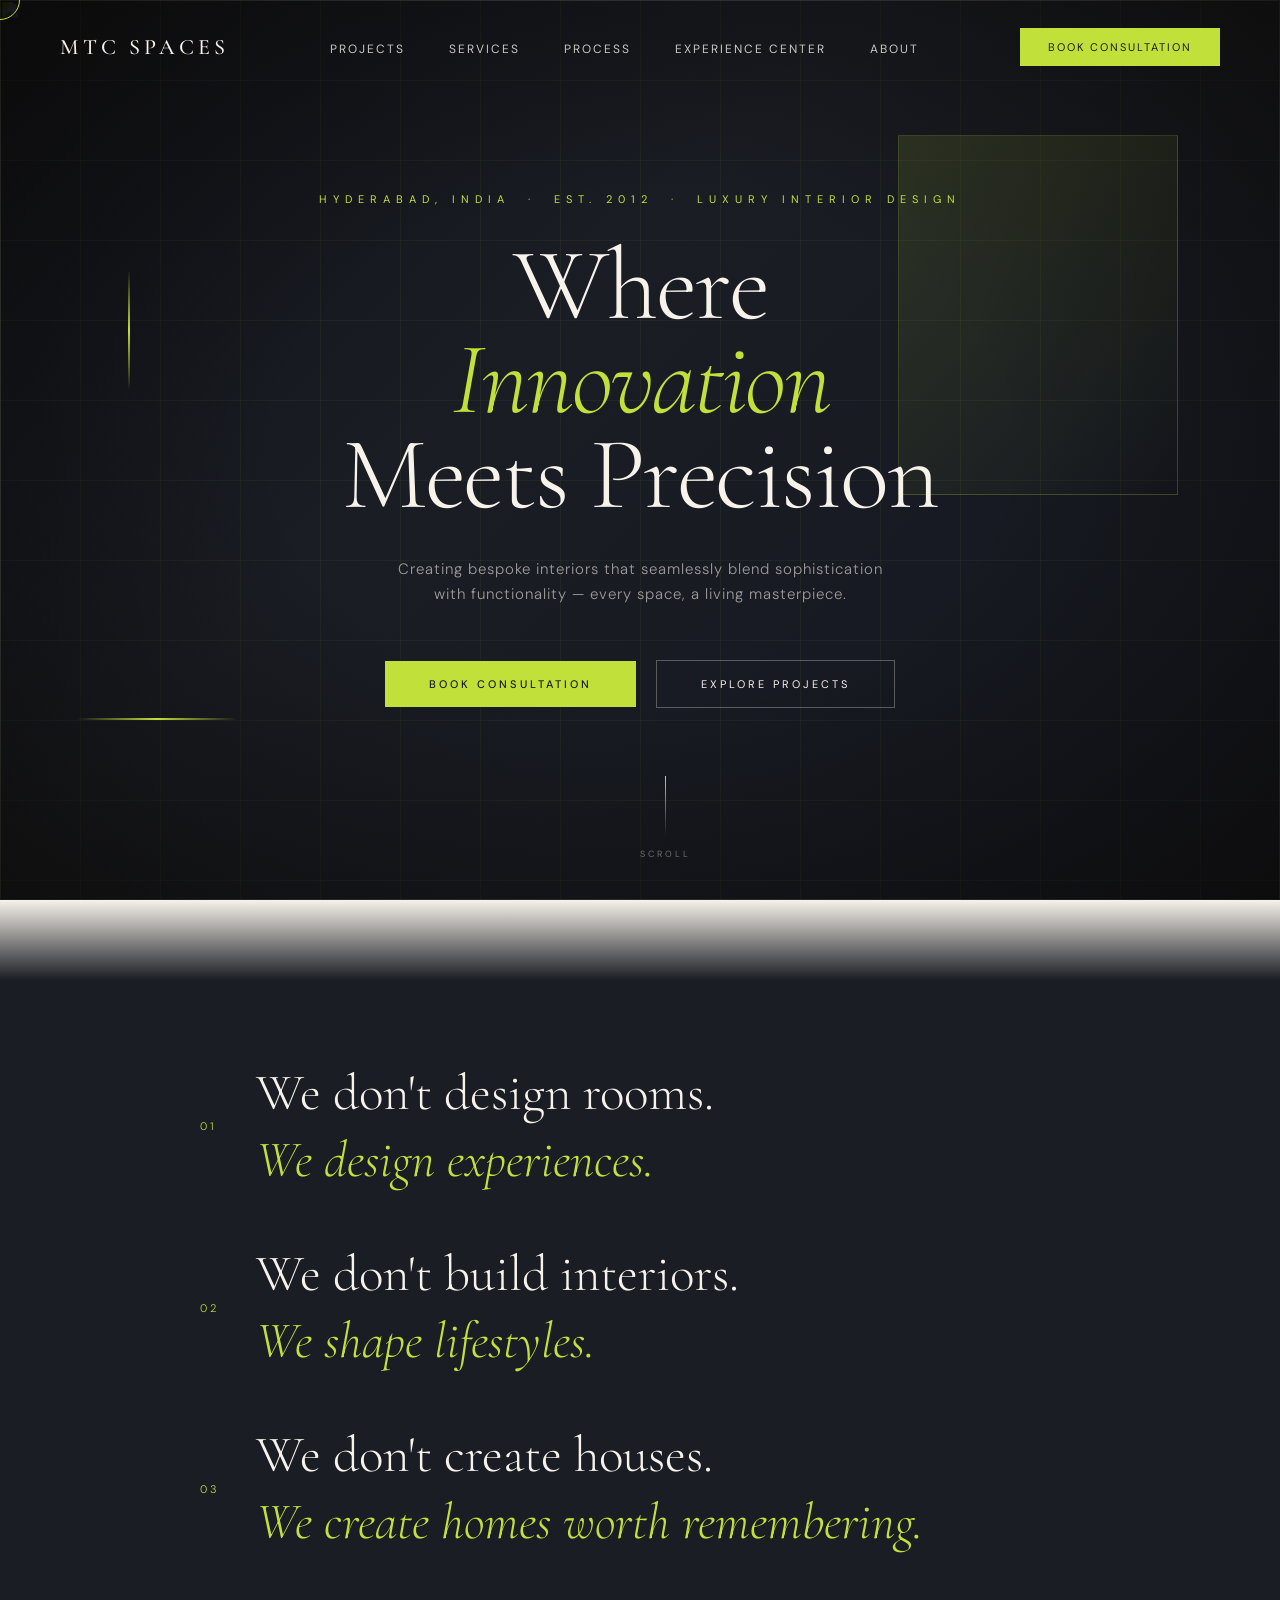
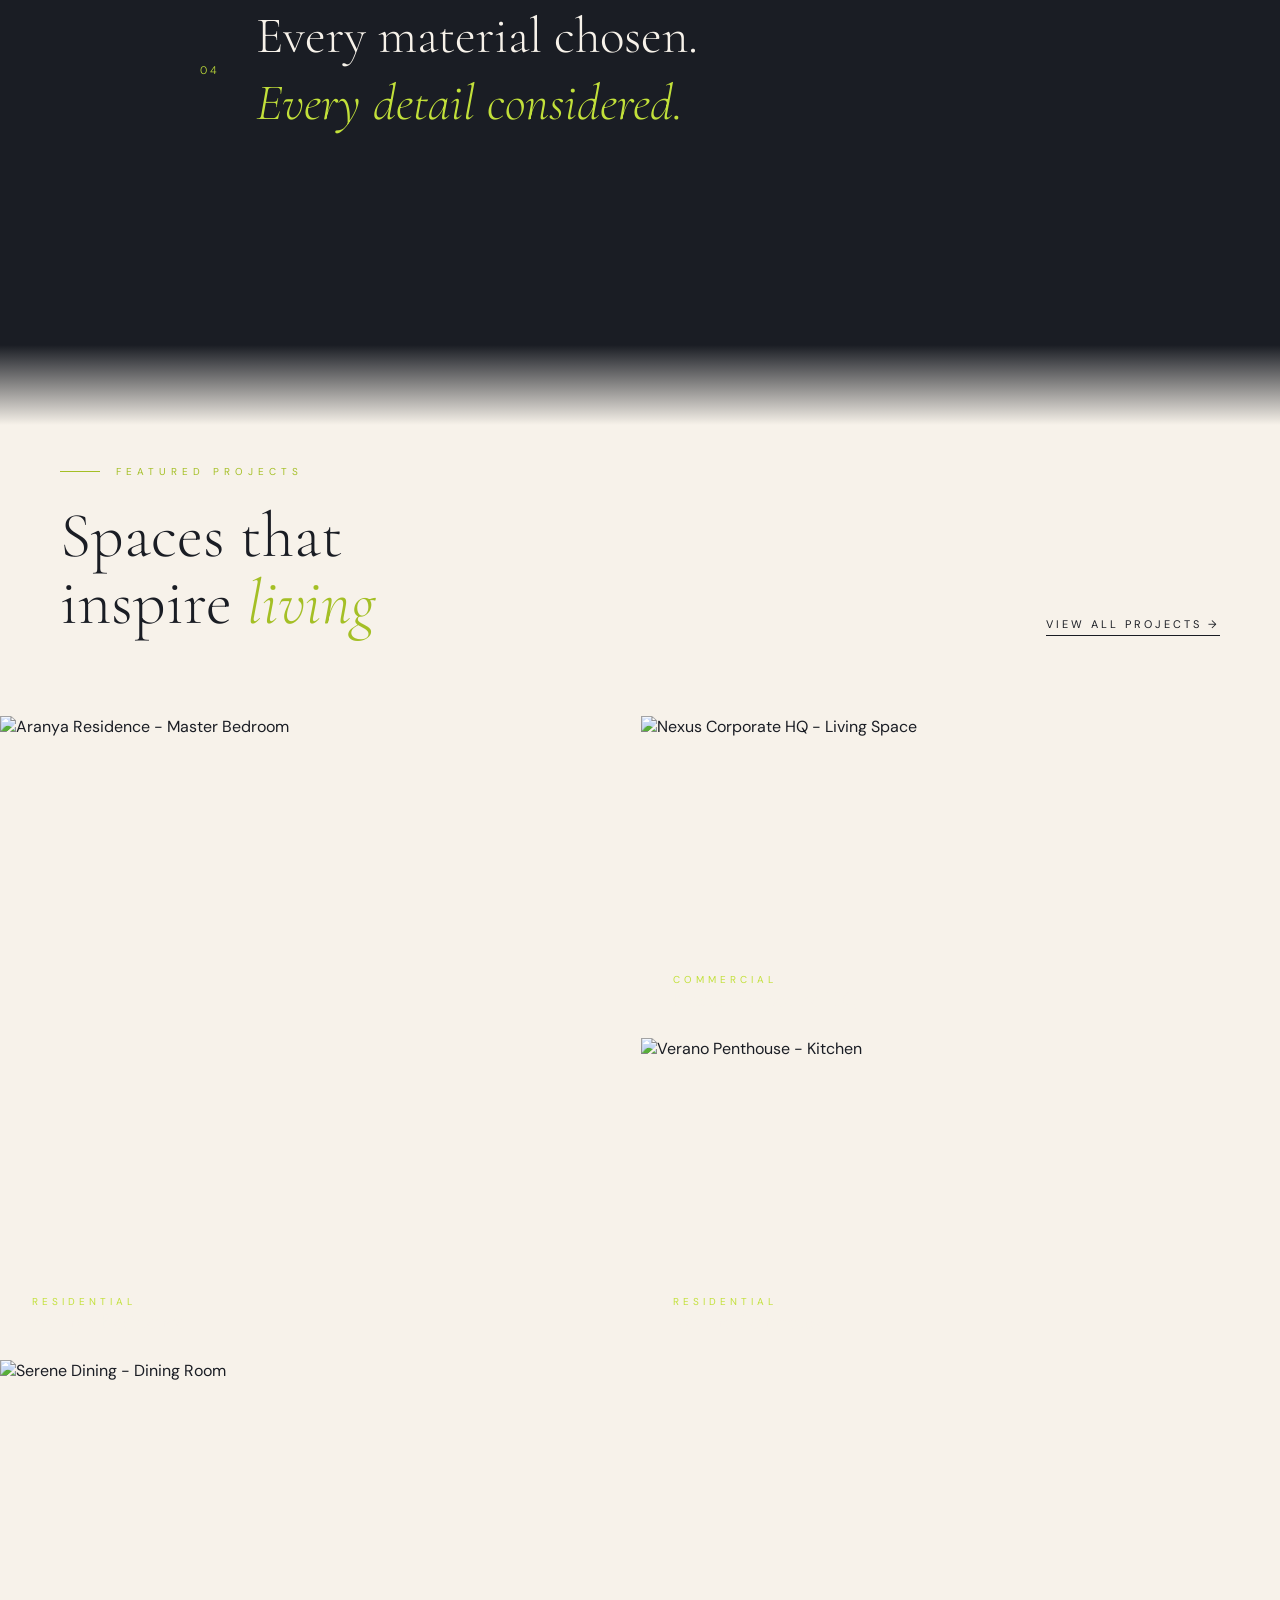
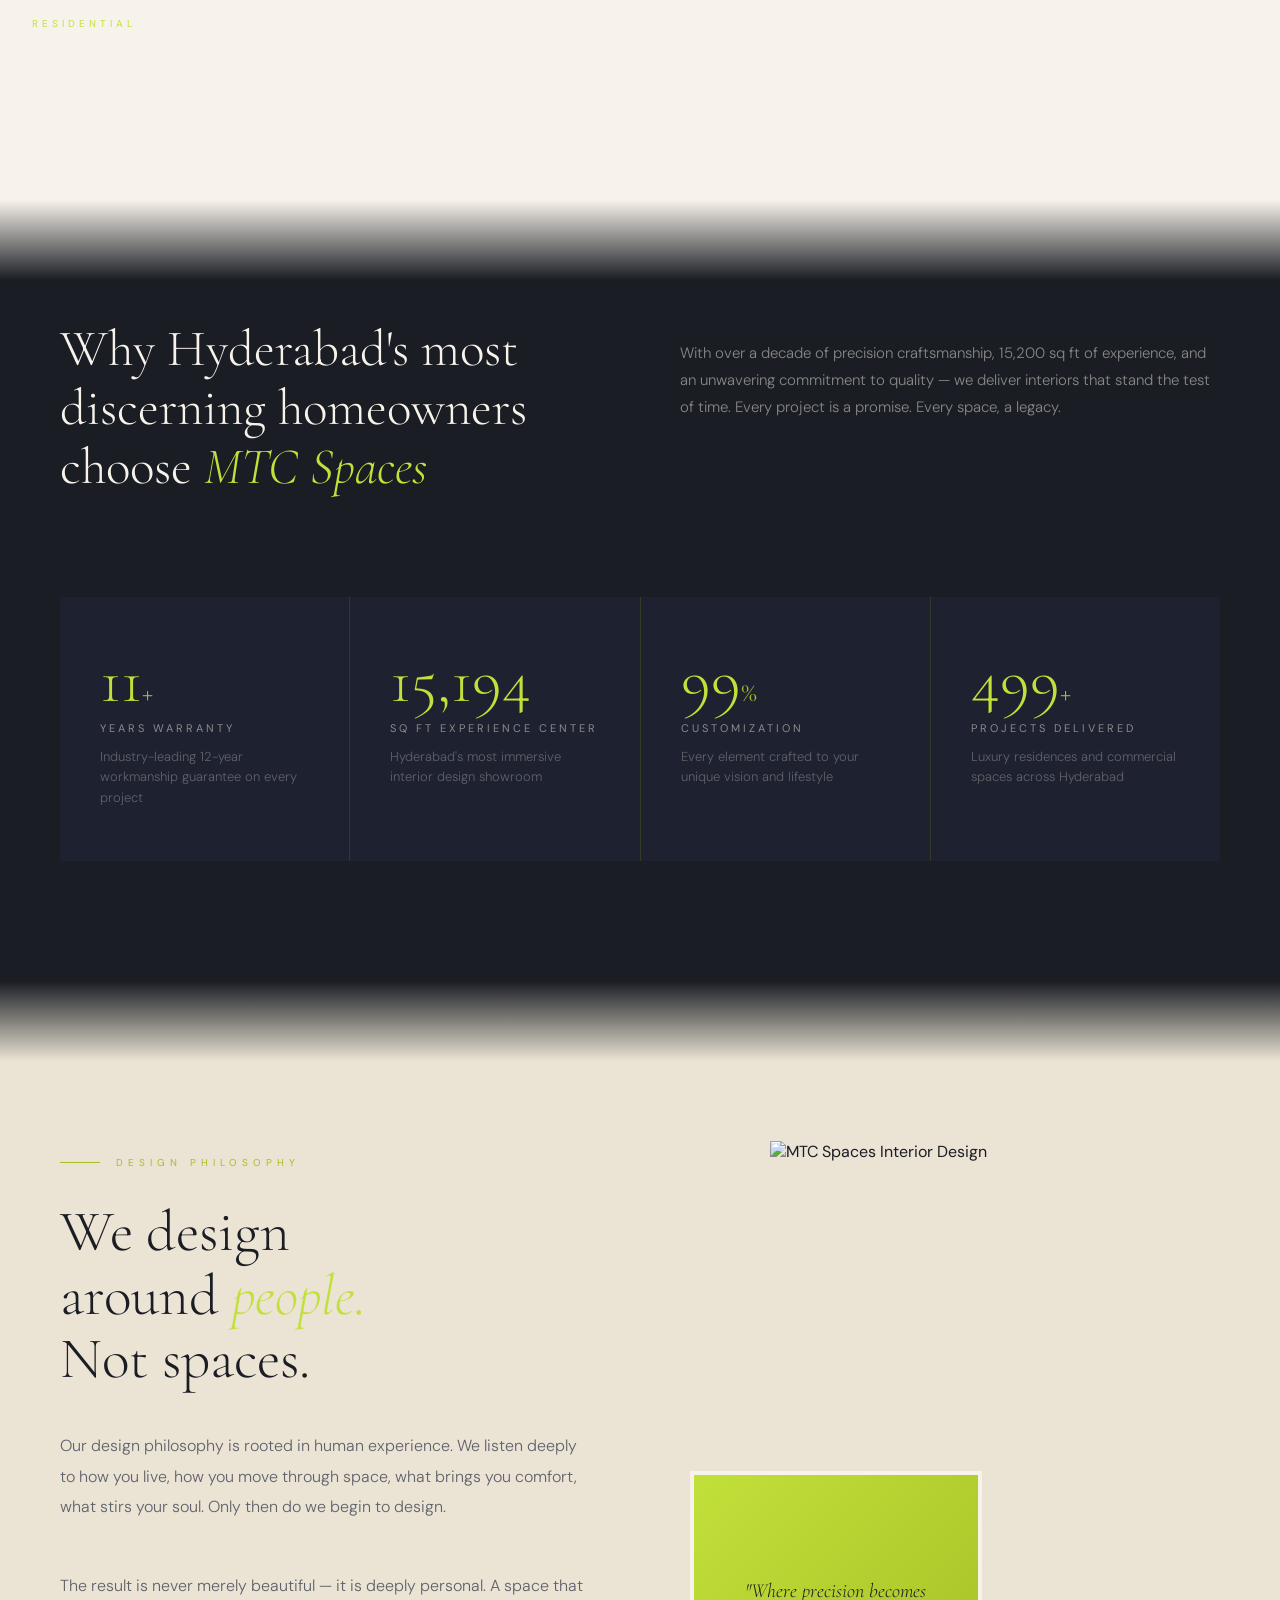
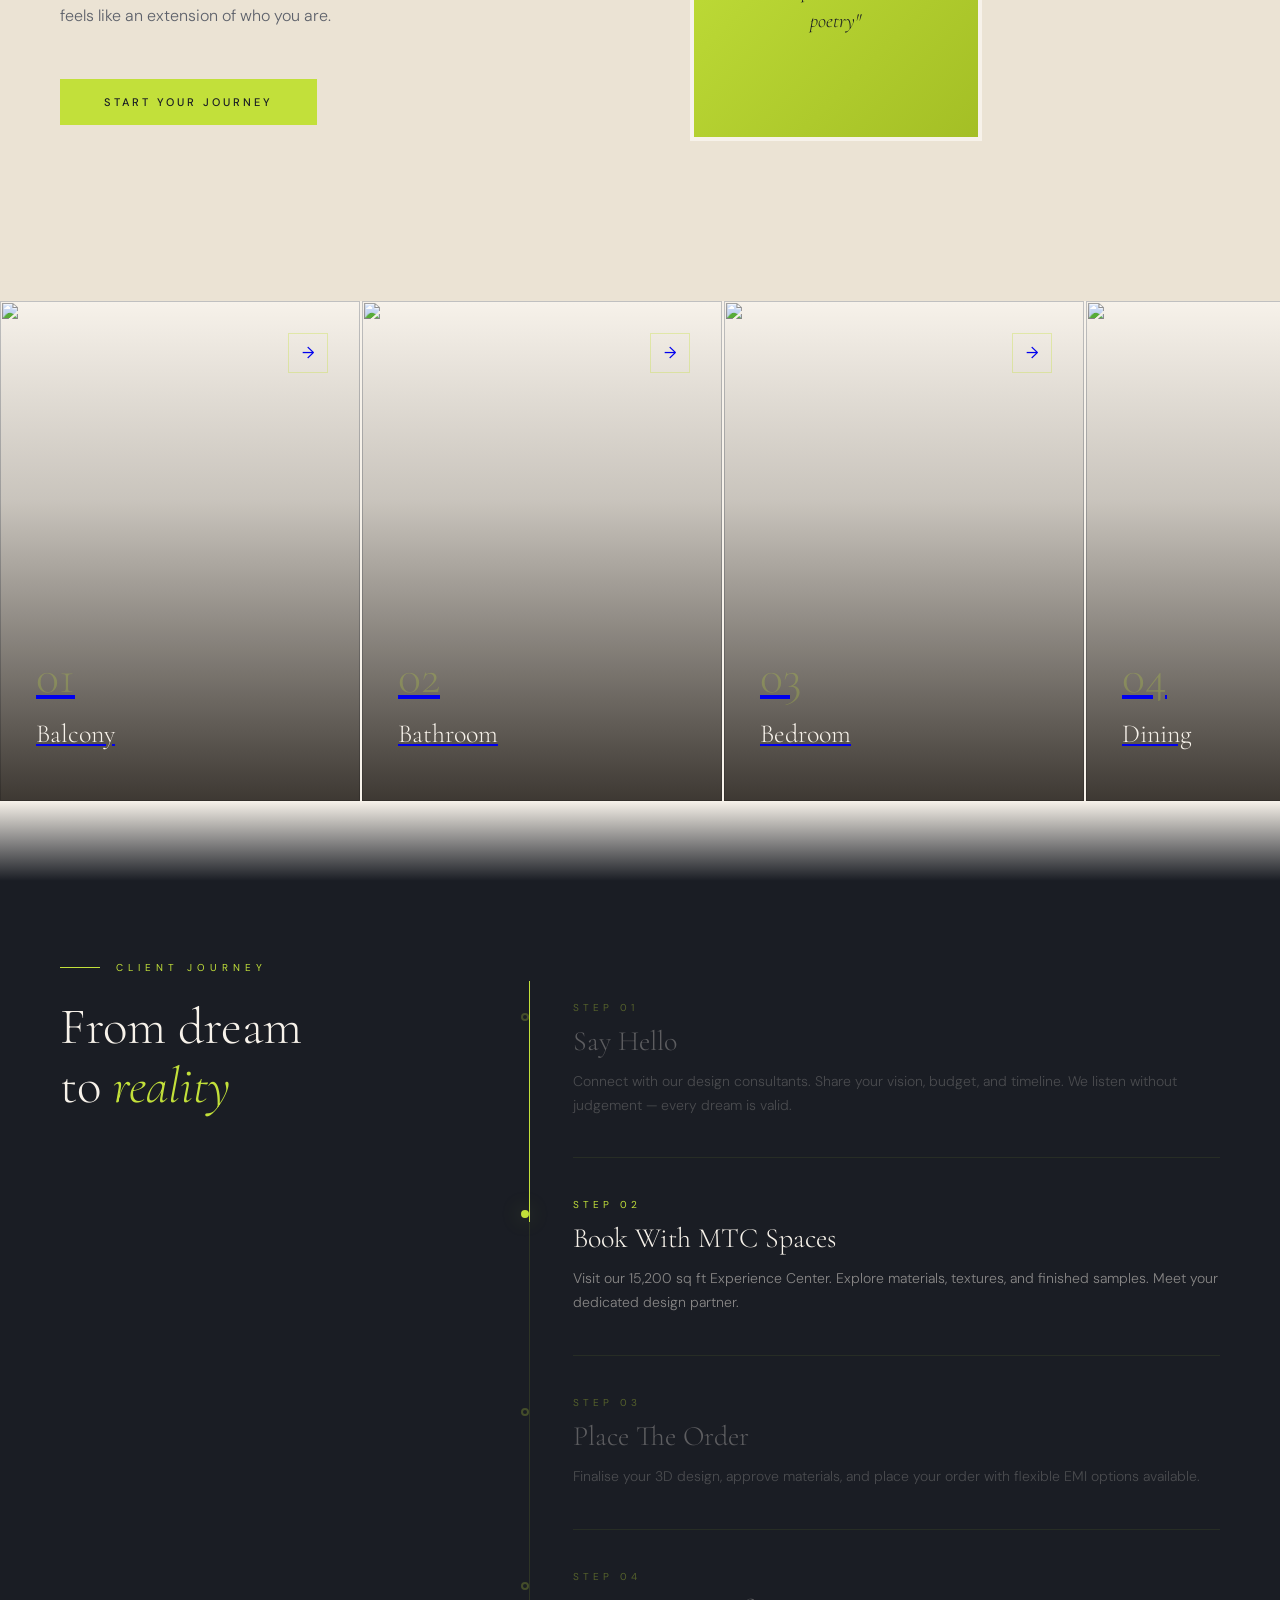
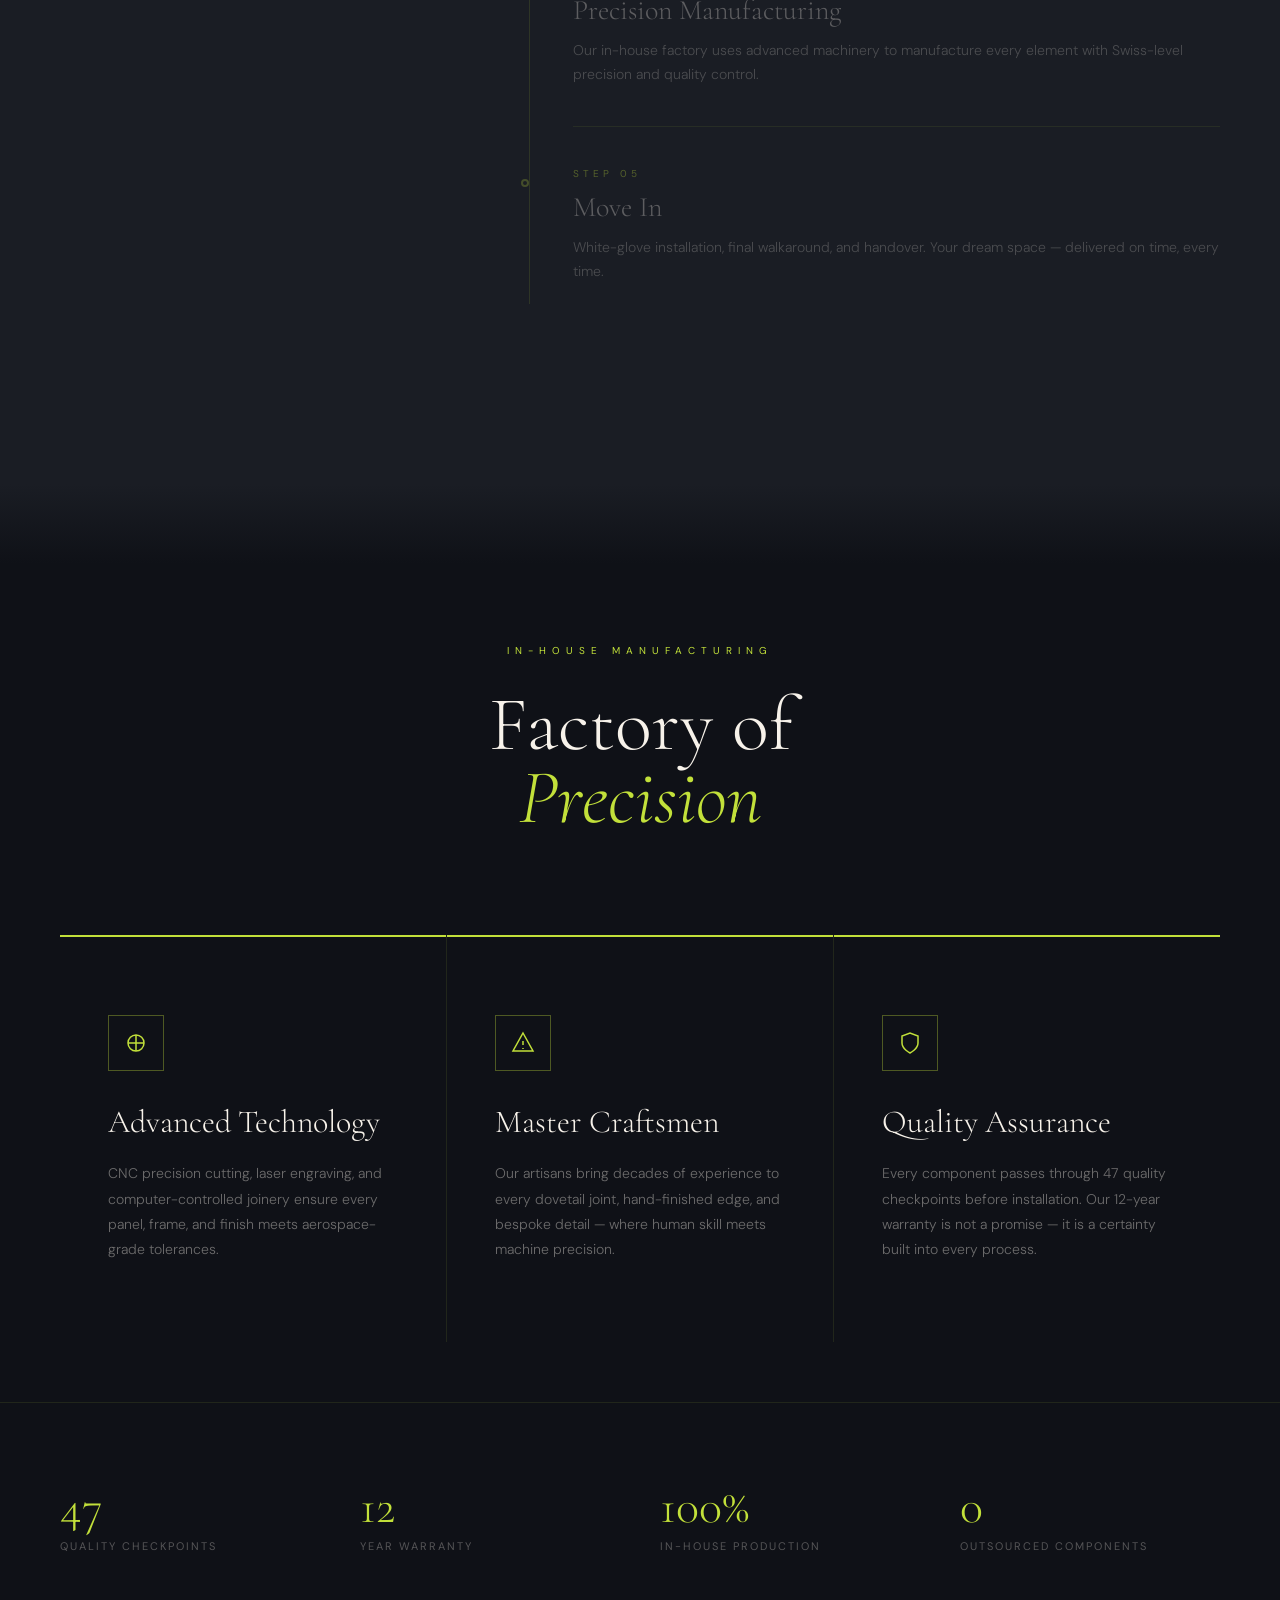
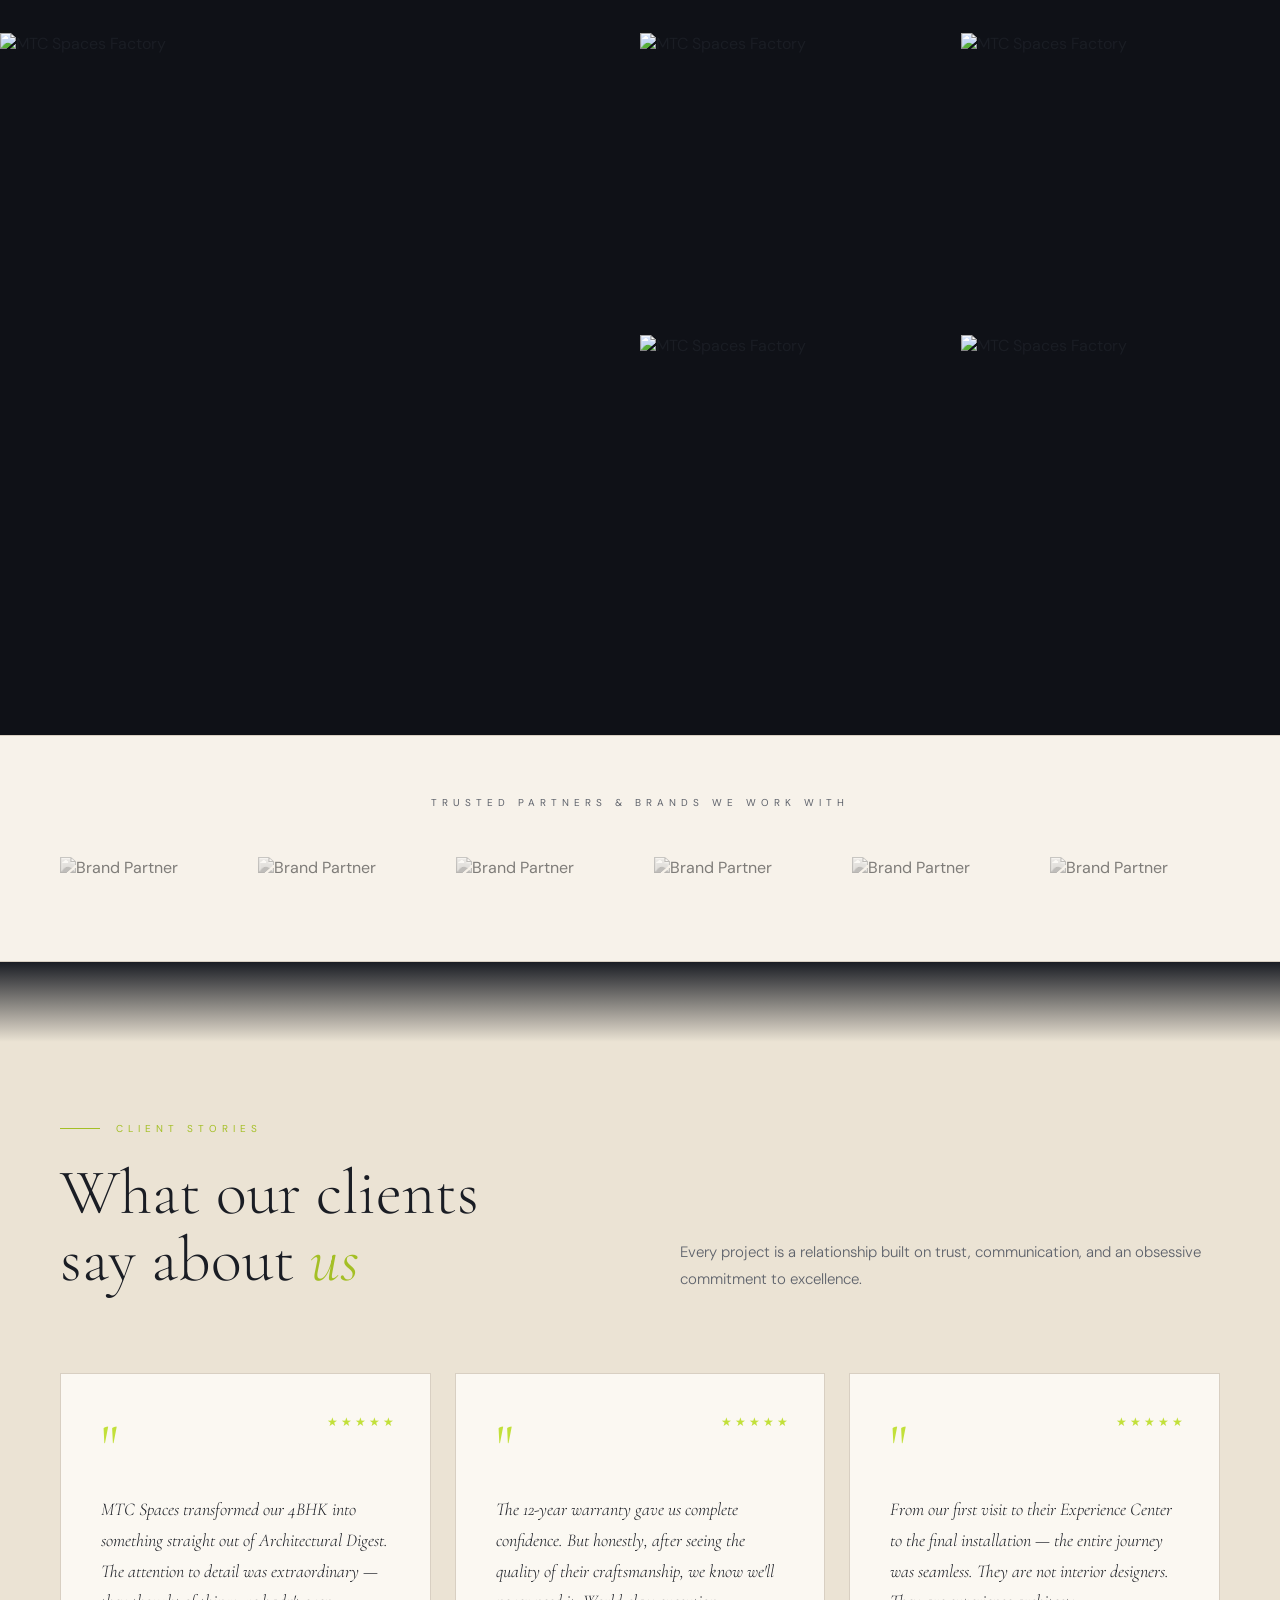
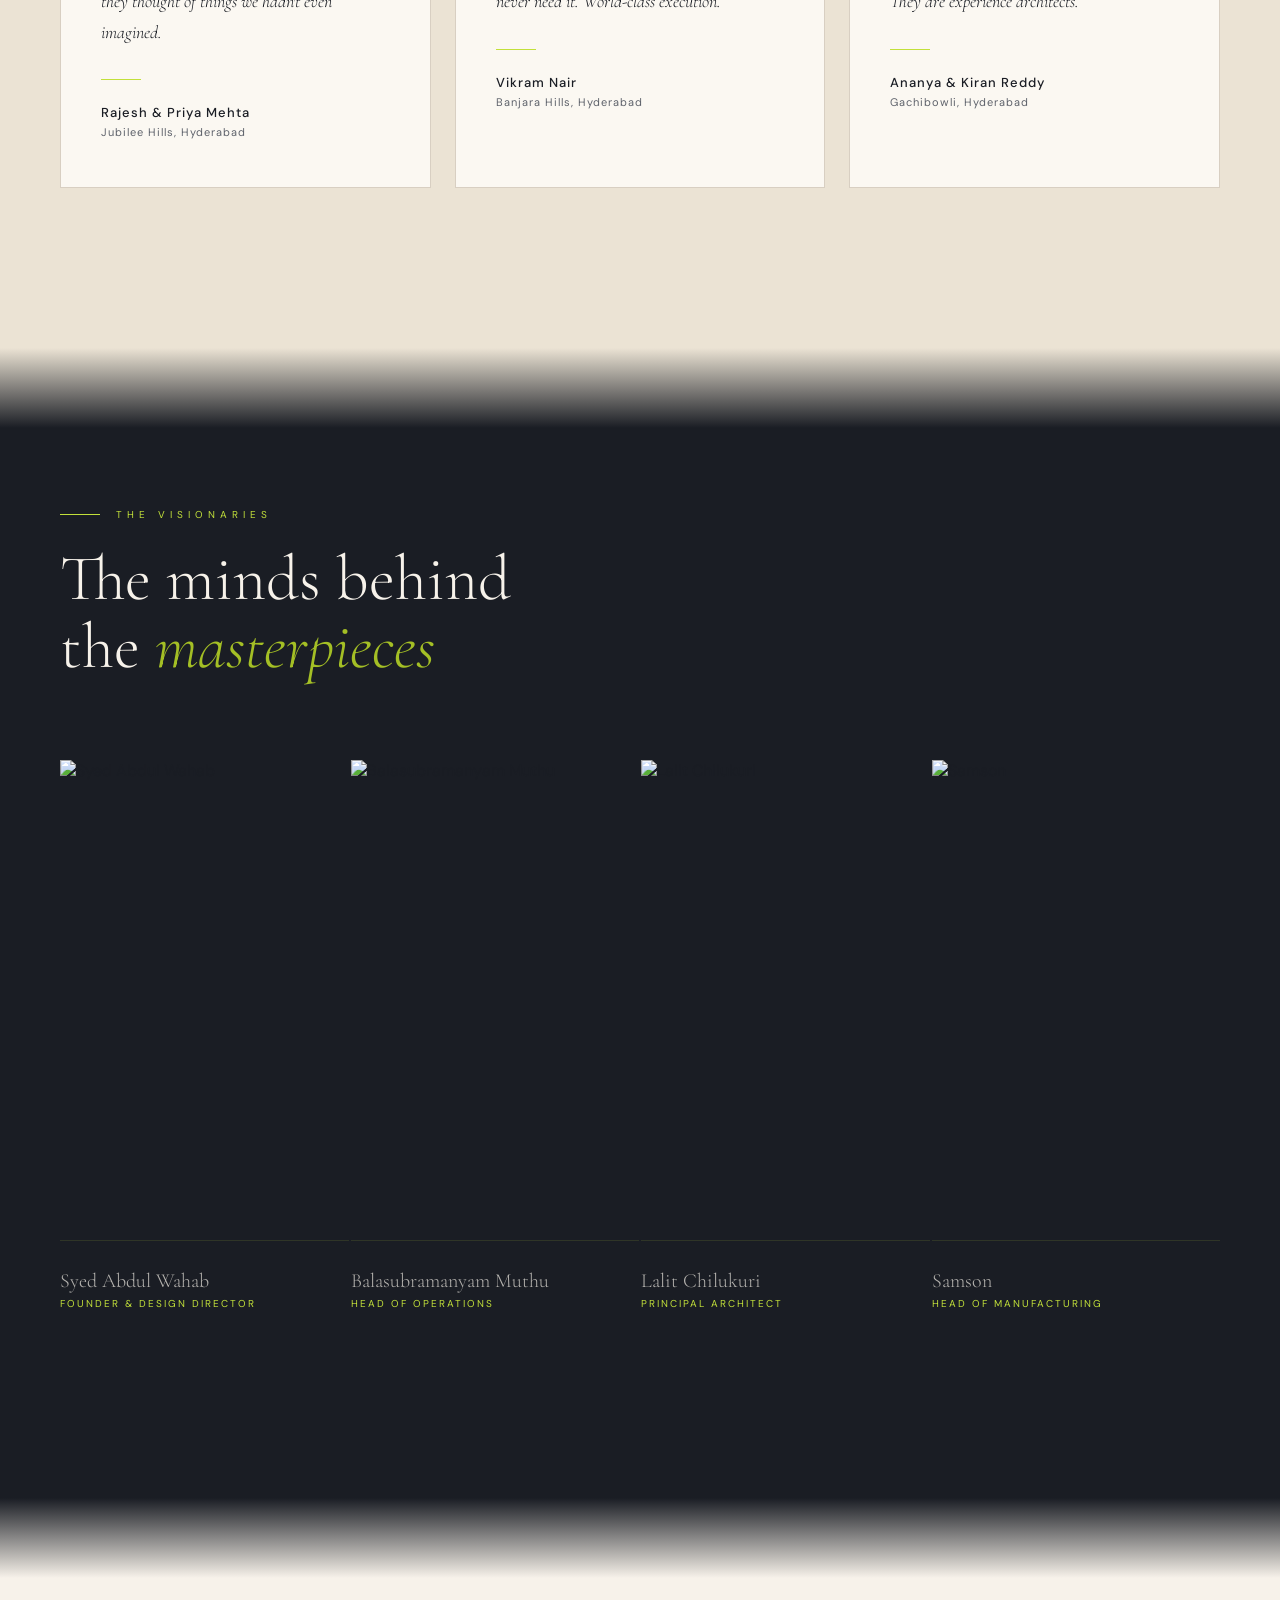
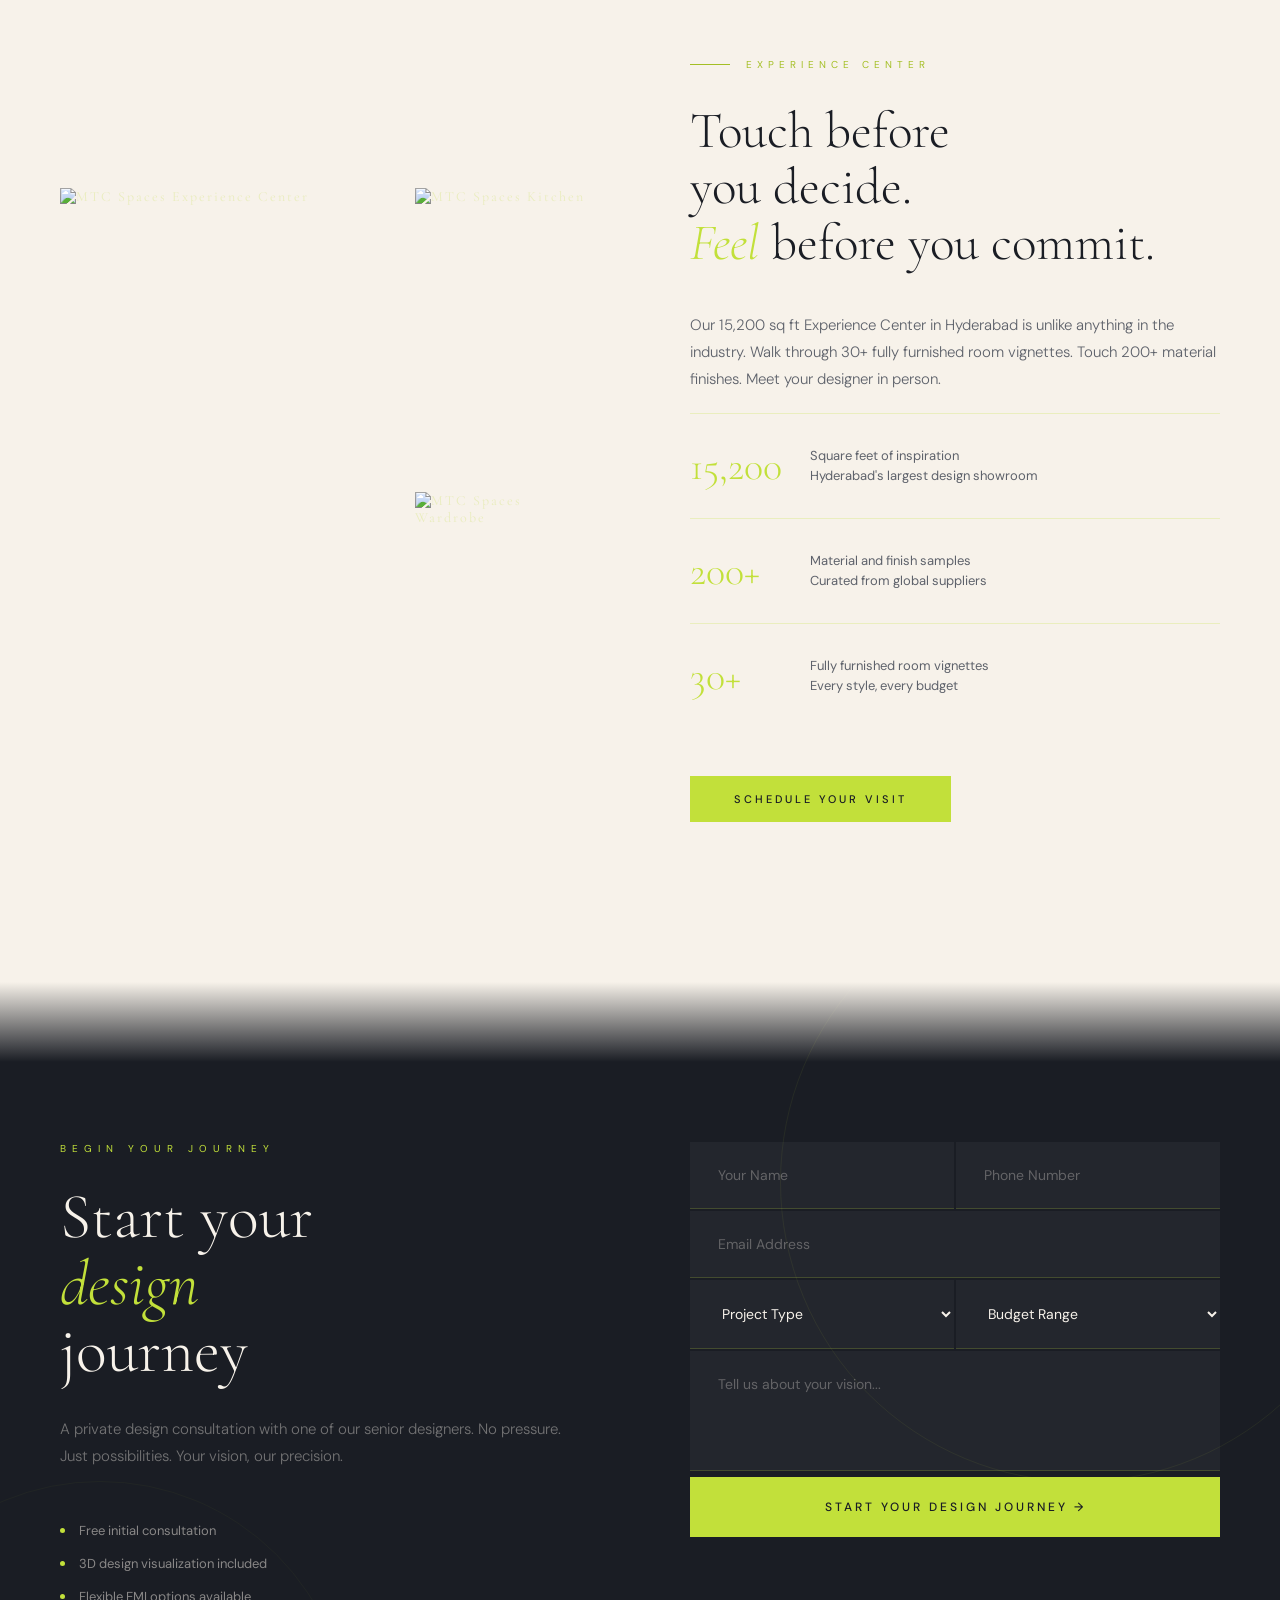
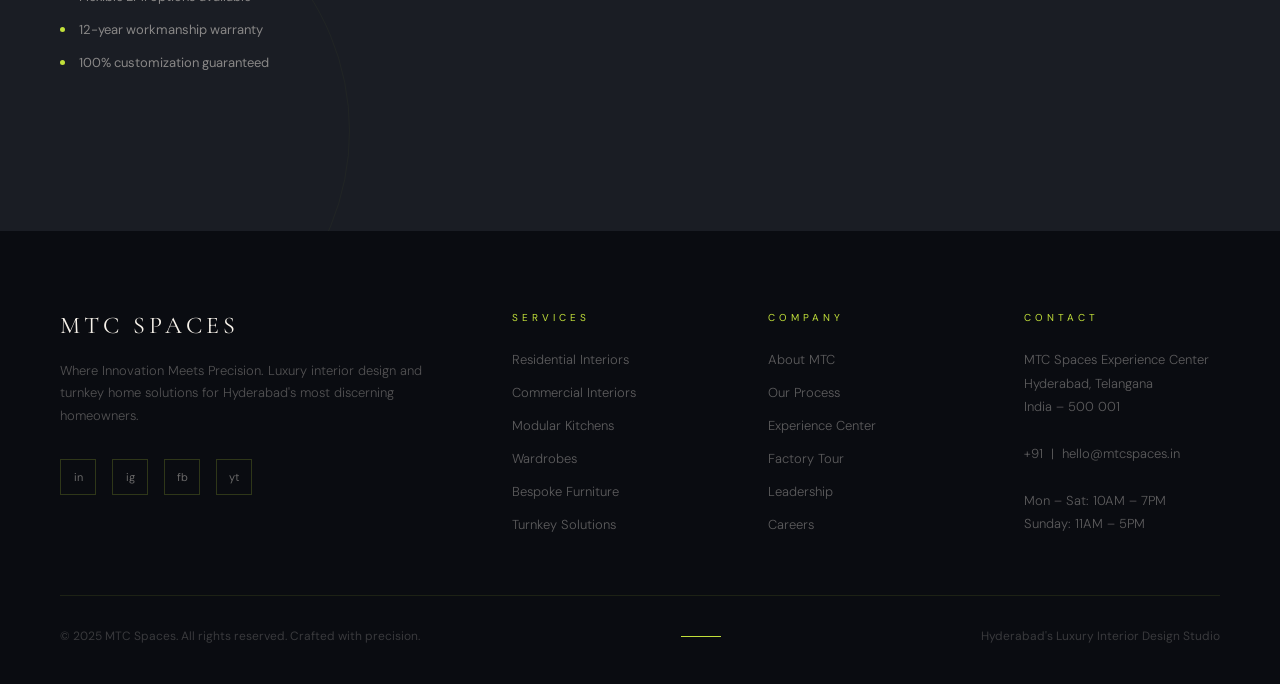
==== index.html @ 55f0958c "Add files via upload" ====
<!DOCTYPE html>
<html lang="en">
<head>
<meta charset="UTF-8">
<meta name="viewport" content="width=device-width, initial-scale=1.0">
<title>MTC Spaces — Where Innovation Meets Precision</title>
<link rel="preconnect" href="https://fonts.googleapis.com">
<link rel="preconnect" href="https://fonts.gstatic.com" crossorigin>
<link href="https://fonts.googleapis.com/css2?family=Cormorant+Garamond:ital,wght@0,300;0,400;0,500;0,600;1,300;1,400&family=DM+Sans:wght@300;400;500&display=swap" rel="stylesheet">

<style>
:root {
  --ivory: #F7F2EA;
  --beige: #EBE3D4;
  --charcoal: #1A1D24;
  --gold: #C2E03A;
  --gold-deep: #A4BF25;
  --olive: #5E626B;
  --bronze: #A4BF25;
  --light-text: #5E626B;
  --border: rgba(194,224,58,0.25);
  --card: #FBF8F2;
  --muted: #E8E0D3;
  --border-solid: #D8CFC2;
  --ink: #1A1D24;
}

*, *::before, *::after { box-sizing: border-box; margin: 0; padding: 0; }

html { scroll-behavior: smooth; }

body {
  font-family: 'DM Sans', sans-serif;
  background: var(--ivory);
  color: var(--charcoal);
  overflow-x: hidden;
  cursor: none;
}

/* CUSTOM CURSOR */
.cursor {
  width: 10px; height: 10px;
  background: var(--gold);
  border-radius: 50%;
  position: fixed;
  top: 0; left: 0;
  pointer-events: none;
  z-index: 9999;
  transition: transform 0.15s ease;
  mix-blend-mode: multiply;
}
.cursor-follower {
  width: 40px; height: 40px;
  border: 1px solid var(--gold);
  border-radius: 50%;
  position: fixed;
  top: 0; left: 0;
  pointer-events: none;
  z-index: 9998;
  transition: transform 0.4s cubic-bezier(0.23,1,0.32,1), width 0.3s, height 0.3s, border-color 0.3s;
}
.cursor-expand { transform: scale(2.5) !important; border-color: transparent !important; background: rgba(194,224,58,0.1) !important; }

/* NAVIGATION */
nav {
  position: fixed;
  top: 0; left: 0; right: 0;
  z-index: 1000;
  padding: 28px 60px;
  display: flex;
  align-items: center;
  justify-content: space-between;
  transition: all 0.5s cubic-bezier(0.23,1,0.32,1);
}
nav.scrolled {
  background: rgba(247,242,234,0.95);
  backdrop-filter: blur(20px);
  padding: 18px 60px;
  border-bottom: 1px solid var(--border-solid);
}
.nav-logo {
  font-family: 'Cormorant Garamond', serif;
  font-size: 22px;
  font-weight: 500;
  letter-spacing: 4px;
  color: var(--ivory);
  text-decoration: none;
  transition: color 0.4s;
}
nav.scrolled .nav-logo { color: var(--charcoal); }
.nav-links {
  display: flex;
  gap: 44px;
  list-style: none;
}
.nav-links a {
  font-family: 'DM Sans', sans-serif;
  font-size: 12px;
  font-weight: 400;
  letter-spacing: 2px;
  text-transform: uppercase;
  color: rgba(247,242,234,0.8);
  text-decoration: none;
  transition: color 0.3s;
}
nav.scrolled .nav-links a { color: var(--light-text); }
.nav-links a:hover { color: var(--gold-deep); }
.nav-cta {
  font-family: 'DM Sans', sans-serif;
  font-size: 11px;
  letter-spacing: 2px;
  text-transform: uppercase;
  color: var(--ink);
  background: var(--gold);
  padding: 12px 28px;
  text-decoration: none;
  transition: all 0.3s;
}
.nav-cta:hover { background: var(--charcoal); color: var(--ivory); }

/* HERO */
#hero {
  height: 100vh;
  position: relative;
  overflow: hidden;
  display: flex;
  align-items: center;
  justify-content: center;
}
.hero-bg {
  position: absolute;
  inset: 0;
  background: linear-gradient(135deg, #0f1117 0%, #1a1d24 40%, #141720 100%);
  z-index: 0;
}
.hero-grid {
  position: absolute;
  inset: 0;
  background-image:
    linear-gradient(rgba(194,224,58,0.05) 1px, transparent 1px),
    linear-gradient(90deg, rgba(194,224,58,0.05) 1px, transparent 1px);
  background-size: 80px 80px;
  z-index: 1;
}
.hero-vignette {
  position: absolute;
  inset: 0;
  background: radial-gradient(ellipse at center, transparent 40%, rgba(10,8,5,0.7) 100%);
  z-index: 2;
}

/* Floating architectural elements */
.hero-float {
  position: absolute;
  z-index: 2;
  opacity: 0;
  animation: floatIn 2s forwards;
}
.float-1 {
  top: 15%; right: 8%;
  width: 280px; height: 360px;
  background: linear-gradient(135deg, rgba(194,224,58,0.12), transparent);
  border: 1px solid rgba(194,224,58,0.18);
  animation-delay: 1.5s;
}
.float-2 {
  bottom: 20%; left: 6%;
  width: 160px; height: 2px;
  background: linear-gradient(90deg, transparent, var(--gold), transparent);
  animation-delay: 2s;
}
.float-3 {
  top: 30%; left: 10%;
  width: 2px; height: 120px;
  background: linear-gradient(180deg, transparent, var(--gold), transparent);
  animation-delay: 2.2s;
}

@keyframes floatIn {
  from { opacity: 0; transform: translateY(20px); }
  to { opacity: 1; transform: translateY(0); }
}

.hero-content {
  position: relative;
  z-index: 10;
  text-align: center;
  max-width: 1100px;
  padding: 0 40px;
}

.hero-eyebrow {
  font-family: 'DM Sans', sans-serif;
  font-size: 11px;
  letter-spacing: 6px;
  text-transform: uppercase;
  color: var(--gold);
  margin-bottom: 32px;
  opacity: 0;
  animation: fadeUp 1s 0.5s forwards;
}

.hero-title {
  font-family: 'Cormorant Garamond', serif;
  font-size: clamp(56px, 8vw, 120px);
  font-weight: 300;
  line-height: 0.92;
  color: var(--ivory);
  letter-spacing: -2px;
  margin-bottom: 36px;
}
.hero-title .line {
  display: block;
  overflow: hidden;
}
.hero-title .line span {
  display: block;
  opacity: 0;
  transform: translateY(100%);
  animation: lineReveal 1.2s cubic-bezier(0.16,1,0.3,1) forwards;
}
.hero-title .line:nth-child(1) span { animation-delay: 0.8s; }
.hero-title .line:nth-child(2) span { animation-delay: 1.0s; }
.hero-title .line:nth-child(3) span { animation-delay: 1.2s; }
.hero-title em {
  font-style: italic;
  color: var(--gold);
}

@keyframes lineReveal {
  to { opacity: 1; transform: translateY(0); }
}

.hero-sub {
  font-family: 'DM Sans', sans-serif;
  font-size: 15px;
  font-weight: 300;
  color: rgba(247,242,234,0.6);
  letter-spacing: 1px;
  max-width: 520px;
  margin: 0 auto 52px;
  line-height: 1.7;
  opacity: 0;
  animation: fadeUp 1s 1.6s forwards;
}

.hero-actions {
  display: flex;
  gap: 20px;
  justify-content: center;
  align-items: center;
  opacity: 0;
  animation: fadeUp 1s 1.9s forwards;
}

.btn-primary {
  background: var(--gold);
  color: var(--ink);
  padding: 16px 44px;
  font-family: 'DM Sans', sans-serif;
  font-size: 11px;
  font-weight: 500;
  letter-spacing: 3px;
  text-transform: uppercase;
  text-decoration: none;
  transition: all 0.4s cubic-bezier(0.23,1,0.32,1);
  display: inline-block;
}
.btn-primary:hover {
  background: var(--gold-deep);
  transform: translateY(-2px);
  box-shadow: 0 20px 60px rgba(194,224,58,0.25);
}

.btn-secondary {
  color: var(--ivory);
  padding: 16px 44px;
  font-family: 'DM Sans', sans-serif;
  font-size: 11px;
  font-weight: 400;
  letter-spacing: 3px;
  text-transform: uppercase;
  text-decoration: none;
  border: 1px solid rgba(247,242,234,0.3);
  transition: all 0.4s;
  display: inline-block;
}
.btn-secondary:hover {
  border-color: var(--gold);
  color: var(--gold);
}

.hero-scroll {
  position: absolute;
  bottom: 40px;
  left: 50%;
  transform: translateX(-50%);
  z-index: 10;
  display: flex;
  flex-direction: column;
  align-items: center;
  gap: 12px;
  opacity: 0;
  animation: fadeUp 1s 2.4s forwards;
}
.scroll-line {
  width: 1px;
  height: 60px;
  background: linear-gradient(180deg, var(--gold), transparent);
  animation: scrollPulse 2s infinite;
}
@keyframes scrollPulse {
  0%, 100% { opacity: 0.4; transform: scaleY(1); }
  50% { opacity: 1; transform: scaleY(1.2); }
}
.hero-scroll span {
  font-size: 9px;
  letter-spacing: 3px;
  text-transform: uppercase;
  color: rgba(247,242,234,0.4);
  font-family: 'DM Sans', sans-serif;
}

/* SECTION UTILITIES */
section { position: relative; }

/* Smooth section transitions — blended top fade on dark→light and light→dark */
#projects::before,
#philosophy::before,
#services::before,
#testimonials::before,
#experience::before {
  content: '';
  position: absolute;
  top: 0; left: 0; right: 0;
  height: 80px;
  background: linear-gradient(180deg, var(--charcoal) 0%, transparent 100%);
  z-index: 1;
  pointer-events: none;
}
#manifesto::before,
#trust::before,
#journey::before,
#factory::before,
#leadership::before,
#booking::before {
  content: '';
  position: absolute;
  top: 0; left: 0; right: 0;
  height: 80px;
  background: linear-gradient(180deg, var(--ivory) 0%, transparent 100%);
  z-index: 1;
  pointer-events: none;
}
/* These dark sections follow other dark sections — use matching dark fade */
#factory::before {
  background: linear-gradient(180deg, var(--charcoal) 0%, transparent 100%);
}
#booking::before {
  background: linear-gradient(180deg, var(--ivory) 0%, transparent 100%);
}
#leadership::before {
  background: linear-gradient(180deg, var(--beige) 0%, transparent 100%);
}

.section-label {
  font-family: 'DM Sans', sans-serif;
  font-size: 10px;
  letter-spacing: 5px;
  text-transform: uppercase;
  color: var(--gold-deep);
  margin-bottom: 24px;
  display: flex;
  align-items: center;
  gap: 16px;
}
.section-label::before {
  content: '';
  width: 40px;
  height: 1px;
  background: var(--gold-deep);
}
/* On dark backgrounds keep full lime */
#manifesto .section-label,
#trust .section-label,
#journey .section-label,
#factory .section-label,
#leadership .section-label,
#booking .section-label {
  color: var(--gold);
}
#manifesto .section-label::before,
#trust .section-label::before,
#journey .section-label::before,
#factory .section-label::before,
#leadership .section-label::before,
#booking .section-label::before {
  background: var(--gold);
}

/* SECTION 2 — MANIFESTO */
#manifesto {
  padding: 160px 0;
  background: var(--charcoal);
  overflow: hidden;
}
.manifesto-inner {
  max-width: 1000px;
  margin: 0 auto;
  padding: 0 60px;
}
.manifesto-line {
  font-family: 'Cormorant Garamond', serif;
  font-size: clamp(32px, 4vw, 58px);
  font-weight: 300;
  line-height: 1.3;
  color: rgba(247,242,234,0.12);
  margin-bottom: 48px;
  transition: color 0.8s, transform 0.8s;
  display: flex;
  align-items: center;
  gap: 20px;
  transform: translateX(-30px);
}
.manifesto-line.visible {
  color: var(--ivory);
  transform: translateX(0);
}
.manifesto-line em {
  font-style: italic;
  color: var(--gold);
}
.manifesto-num {
  font-family: 'DM Sans', sans-serif;
  font-size: 11px;
  color: var(--gold);
  letter-spacing: 3px;
  min-width: 36px;
}

/* SECTION 3 — PROJECTS */
#projects {
  padding: 120px 0;
  background: var(--ivory);
}
.section-header {
  padding: 0 60px;
  margin-bottom: 80px;
  display: flex;
  justify-content: space-between;
  align-items: flex-end;
}
.section-title {
  font-family: 'Cormorant Garamond', serif;
  font-size: clamp(44px, 5vw, 80px);
  font-weight: 300;
  line-height: 1.05;
  color: var(--charcoal);
  max-width: 600px;
}
.section-title em { font-style: italic; color: var(--gold-deep); }
.view-all {
  font-family: 'DM Sans', sans-serif;
  font-size: 11px;
  letter-spacing: 3px;
  text-transform: uppercase;
  color: var(--charcoal);
  text-decoration: none;
  display: flex;
  align-items: center;
  gap: 12px;
  border-bottom: 1px solid var(--charcoal);
  padding-bottom: 4px;
  transition: all 0.3s;
}
.view-all:hover { color: var(--gold-deep); border-color: var(--gold-deep); }

.projects-grid {
  display: grid;
  grid-template-columns: 1fr 1fr;
  gap: 2px;
}
.project-card {
  position: relative;
  overflow: hidden;
  cursor: none;
}
.project-card:first-child {
  grid-column: 1 / 2;
  grid-row: 1 / 3;
}
.project-img {
  width: 100%;
  height: 100%;
  min-height: 480px;
  object-fit: cover;
  transition: transform 0.8s cubic-bezier(0.23,1,0.32,1);
  display: block;
}
.project-card:hover .project-img { transform: scale(1.06); }
/* Placeholder project images using CSS gradients */
.project-visual {
  width: 100%;
  min-height: 480px;
  transition: transform 0.8s cubic-bezier(0.23,1,0.32,1);
  display: block;
  position: relative;
  overflow: hidden;
}
.project-card:hover .project-visual { transform: scale(1.06); }

.pv-1 { background: linear-gradient(135deg, #1a1d24 0%, #252934 40%, #1e2230 100%); }
.pv-2 { background: linear-gradient(135deg, #1a2220 0%, #222e2a 50%, #1a2420 100%); }
.pv-3 { background: linear-gradient(135deg, #1e1d2a 0%, #292840 50%, #1a1928 100%); }
.pv-4 { background: linear-gradient(135deg, #222018 0%, #2d2a1c 50%, #1c1a14 100%); }

.pv-room {
  position: absolute;
  inset: 0;
  display: flex;
  align-items: center;
  justify-content: center;
}
.room-illustration {
  width: 70%;
  height: 60%;
  position: relative;
}
/* Floor */
.room-floor {
  position: absolute;
  bottom: 0; left: 0; right: 0;
  height: 35%;
  background: linear-gradient(180deg, rgba(194,224,58,0.1) 0%, rgba(194,224,58,0.18) 100%);
  transform: perspective(400px) rotateX(30deg);
  transform-origin: bottom;
}
.room-wall-back {
  position: absolute;
  top: 0; left: 0; right: 0;
  height: 70%;
  background: rgba(255,255,255,0.04);
  border-bottom: 1px solid rgba(255,255,255,0.08);
}
.room-furniture {
  position: absolute;
  bottom: 35%;
  left: 50%;
  transform: translateX(-50%);
  width: 80%;
  height: 30%;
  background: rgba(255,255,255,0.06);
  border: 1px solid rgba(255,255,255,0.1);
}
.room-light {
  position: absolute;
  top: 10%;
  left: 50%;
  transform: translateX(-50%);
  width: 2px;
  height: 40%;
  background: linear-gradient(180deg, rgba(194,224,58,0.7), transparent);
  box-shadow: 0 0 30px rgba(194,224,58,0.2);
}

.project-overlay {
  position: absolute;
  bottom: 0; left: 0; right: 0;
  padding: 48px 40px;
  background: linear-gradient(0deg, rgba(15,10,5,0.85) 0%, transparent 100%);
  transform: translateY(20px);
  opacity: 0;
  transition: all 0.5s cubic-bezier(0.23,1,0.32,1);
}
.project-card:hover .project-overlay {
  opacity: 1;
  transform: translateY(0);
}
.project-tag {
  font-family: 'DM Sans', sans-serif;
  font-size: 10px;
  letter-spacing: 4px;
  text-transform: uppercase;
  color: var(--gold);
  margin-bottom: 10px;
  display: block;
}
.project-name {
  font-family: 'Cormorant Garamond', serif;
  font-size: 28px;
  font-weight: 300;
  color: var(--ivory);
  margin-bottom: 8px;
}
.project-loc {
  font-family: 'DM Sans', sans-serif;
  font-size: 12px;
  color: rgba(247,242,234,0.5);
  letter-spacing: 1px;
}

/* Bottom strip info */
.project-label {
  position: absolute;
  bottom: 24px;
  left: 32px;
}
.pl-tag {
  font-size: 10px;
  letter-spacing: 4px;
  text-transform: uppercase;
  color: var(--gold);
  font-family: 'DM Sans', sans-serif;
}
.pl-name {
  font-family: 'Cormorant Garamond', serif;
  font-size: 22px;
  font-weight: 300;
  color: var(--ivory);
}

/* SECTION 4 — TRUST STATS */
#trust {
  background: var(--charcoal);
  padding: 120px 60px;
}
.trust-top {
  display: grid;
  grid-template-columns: 1fr 1fr;
  gap: 80px;
  align-items: start;
  margin-bottom: 100px;
}
.trust-intro {
  font-family: 'Cormorant Garamond', serif;
  font-size: clamp(36px, 4vw, 60px);
  font-weight: 300;
  line-height: 1.15;
  color: var(--ivory);
}
.trust-intro em { font-style: italic; color: var(--gold); }
.trust-body {
  font-family: 'DM Sans', sans-serif;
  font-size: 15px;
  font-weight: 300;
  color: rgba(247,242,234,0.5);
  line-height: 1.8;
  padding-top: 20px;
}

.stats-grid {
  display: grid;
  grid-template-columns: repeat(4, 1fr);
  gap: 1px;
  background: rgba(194,224,58,0.15);
}
.stat-card {
  background: #1e2230;
  padding: 52px 40px;
  transition: background 0.4s;
  position: relative;
  overflow: hidden;
}
.stat-card::before {
  content: '';
  position: absolute;
  bottom: 0; left: 0;
  width: 100%;
  height: 2px;
  background: var(--gold);
  transform: scaleX(0);
  transition: transform 0.5s cubic-bezier(0.23,1,0.32,1);
}
.stat-card:hover::before { transform: scaleX(1); }
.stat-card:hover { background: #252934; }
.stat-num {
  font-family: 'Cormorant Garamond', serif;
  font-size: 64px;
  font-weight: 300;
  color: var(--gold);
  line-height: 1;
  margin-bottom: 8px;
}
.stat-unit {
  font-size: 28px;
  color: var(--bronze);
}
.stat-label {
  font-family: 'DM Sans', sans-serif;
  font-size: 11px;
  font-weight: 400;
  letter-spacing: 3px;
  text-transform: uppercase;
  color: rgba(247,242,234,0.5);
  margin-bottom: 12px;
}
.stat-desc {
  font-family: 'DM Sans', sans-serif;
  font-size: 13px;
  font-weight: 300;
  color: rgba(247,242,234,0.3);
  line-height: 1.6;
}

/* SECTION 5 — PHILOSOPHY */
#philosophy {
  padding: 160px 60px;
  background: var(--beige);
}
.philosophy-grid {
  display: grid;
  grid-template-columns: 1fr 1fr;
  gap: 100px;
  align-items: center;
}
.philosophy-text .section-label { margin-bottom: 32px; }
.philosophy-headline {
  font-family: 'Cormorant Garamond', serif;
  font-size: clamp(40px, 4.5vw, 72px);
  font-weight: 300;
  line-height: 1.1;
  color: var(--charcoal);
  margin-bottom: 40px;
}
.philosophy-headline em { font-style: italic; color: var(--gold); }
.philosophy-body {
  font-family: 'DM Sans', sans-serif;
  font-size: 16px;
  font-weight: 300;
  color: var(--light-text);
  line-height: 1.9;
  margin-bottom: 48px;
}
.philosophy-visual {
  position: relative;
  height: 600px;
}
.phil-img-main {
  position: absolute;
  top: 0; right: 0;
  width: 85%;
  height: 80%;
  background: linear-gradient(135deg, #1a1d24 0%, #252934 60%, #1e2230 100%);
  display: flex;
  align-items: center;
  justify-content: center;
  overflow: hidden;
}
.phil-img-accent {
  position: absolute;
  bottom: 0; left: 0;
  width: 55%;
  height: 45%;
  background: linear-gradient(135deg, var(--gold), var(--gold-deep));
  display: flex;
  align-items: center;
  justify-content: center;
  padding: 32px;
  border: 4px solid var(--ivory);
}
.phil-quote {
  font-family: 'Cormorant Garamond', serif;
  font-size: 20px;
  font-style: italic;
  font-weight: 300;
  color: var(--ink);
  line-height: 1.5;
  text-align: center;
}

/* Interior pattern for phil visual */
.arch-lines {
  width: 80%;
  height: 80%;
  position: relative;
}
.arch-v {
  position: absolute;
  top: 0; bottom: 0;
  width: 1px;
  background: rgba(194,224,58,0.2);
}
.arch-h {
  position: absolute;
  left: 0; right: 0;
  height: 1px;
  background: rgba(194,224,58,0.2);
}
.arch-circle {
  position: absolute;
  top: 50%; left: 50%;
  transform: translate(-50%, -50%);
  width: 120px; height: 120px;
  border-radius: 50%;
  border: 1px solid rgba(194,224,58,0.3);
}
.arch-circle-2 {
  position: absolute;
  top: 50%; left: 50%;
  transform: translate(-50%, -50%);
  width: 200px; height: 200px;
  border-radius: 50%;
  border: 1px solid rgba(194,224,58,0.12);
}

/* SECTION 6 — SERVICES */
#services {
  padding: 120px 0;
  background: var(--ivory);
  overflow: hidden;
}
.services-header {
  padding: 0 60px;
  margin-bottom: 80px;
}
.services-scroll-track {
  overflow-x: auto;
  display: flex;
  gap: 2px;
  padding: 0 60px;
  scroll-snap-type: x mandatory;
  scrollbar-width: none;
  cursor: ew-resize;
}
.services-scroll-track::-webkit-scrollbar { display: none; }
.service-tile {
  min-width: 360px;
  height: 500px;
  flex-shrink: 0;
  scroll-snap-align: start;
  position: relative;
  overflow: hidden;
  display: flex;
  align-items: flex-end;
  padding: 40px 36px;
  cursor: none;
}
.service-bg {
  position: absolute;
  inset: 0;
  width: 100%;
  height: 100%;
  object-fit: cover;
  transition: transform 0.8s cubic-bezier(0.23,1,0.32,1);
}
.service-tile:hover .service-bg { transform: scale(1.06); }


.service-overlay {
  position: absolute;
  inset: 0;
  background: linear-gradient(0deg, rgba(15,10,5,0.8) 0%, rgba(15,10,5,0.2) 60%, transparent 100%);
}
.service-content {
  position: relative;
  z-index: 2;
}
.service-num {
  font-family: 'Cormorant Garamond', serif;
  font-size: 48px;
  font-weight: 300;
  color: rgba(194,224,58,0.25);
  margin-bottom: 12px;
  display: block;
}
.service-name {
  font-family: 'Cormorant Garamond', serif;
  font-size: 26px;
  font-weight: 300;
  color: var(--ivory);
  margin-bottom: 12px;
}
.service-desc {
  font-family: 'DM Sans', sans-serif;
  font-size: 12px;
  color: rgba(247,242,234,0.5);
  line-height: 1.6;
  max-width: 260px;
  max-height: 0;
  overflow: hidden;
  transition: max-height 0.4s, opacity 0.4s;
  opacity: 0;
}
.service-tile:hover .service-desc {
  max-height: 80px;
  opacity: 1;
}
.service-arrow {
  position: absolute;
  top: 32px; right: 32px;
  width: 40px; height: 40px;
  border: 1px solid rgba(194,224,58,0.35);
  display: flex;
  align-items: center;
  justify-content: center;
  transition: all 0.3s;
}
.service-tile:hover .service-arrow {
  background: var(--gold);
  border-color: var(--gold);
}
.service-arrow svg { width: 16px; height: 16px; stroke: var(--ivory); }

/* SECTION 7 — JOURNEY */
#journey {
  padding: 160px 60px;
  background: var(--charcoal);
}
.journey-grid {
  display: grid;
  grid-template-columns: 1fr 2fr;
  gap: 100px;
  align-items: start;
}
.journey-left .section-label { color: var(--gold); }
.journey-title {
  font-family: 'Cormorant Garamond', serif;
  font-size: clamp(40px, 4vw, 60px);
  font-weight: 300;
  color: var(--ivory);
  line-height: 1.15;
}
.journey-title em { font-style: italic; color: var(--gold); }
.journey-steps {
  position: relative;
  padding-left: 60px;
}
.journey-line {
  position: absolute;
  left: 16px;
  top: 20px;
  bottom: 20px;
  width: 1px;
  background: rgba(194,224,58,0.12);
}
.journey-progress {
  position: absolute;
  left: 16px;
  top: 20px;
  width: 1px;
  background: var(--gold);
  height: 0%;
  transition: height 1.5s cubic-bezier(0.23,1,0.32,1);
}
.step {
  position: relative;
  padding: 40px 0;
  border-bottom: 1px solid rgba(194,224,58,0.08);
  transition: all 0.4s;
}
.step:last-child { border-bottom: none; }
.step-dot {
  position: absolute;
  left: -52px;
  top: 52px;
  width: 8px; height: 8px;
  border-radius: 50%;
  border: 2px solid rgba(194,224,58,0.25);
  background: transparent;
  transition: all 0.4s;
  z-index: 1;
}
.step.active .step-dot {
  border-color: var(--gold);
  background: var(--gold);
  box-shadow: 0 0 20px rgba(194,224,58,0.35);
}
.step-num {
  font-family: 'DM Sans', sans-serif;
  font-size: 10px;
  letter-spacing: 4px;
  color: rgba(194,224,58,0.35);
  text-transform: uppercase;
  margin-bottom: 10px;
}
.step.active .step-num { color: var(--gold); }
.step-title {
  font-family: 'Cormorant Garamond', serif;
  font-size: 28px;
  font-weight: 300;
  color: rgba(247,242,234,0.3);
  margin-bottom: 12px;
  transition: color 0.4s;
}
.step.active .step-title { color: var(--ivory); }
.step-body {
  font-family: 'DM Sans', sans-serif;
  font-size: 14px;
  font-weight: 300;
  color: rgba(247,242,234,0.22);
  line-height: 1.7;
  transition: color 0.4s;
}
.step.active .step-body { color: rgba(247,242,234,0.5); }

/* SECTION 8 — FACTORY */
#factory {
  padding: 160px 0;
  background: #0f1117;
  overflow: hidden;
}
.factory-header {
  text-align: center;
  padding: 0 60px;
  margin-bottom: 100px;
}
.factory-eyebrow {
  font-family: 'DM Sans', sans-serif;
  font-size: 10px;
  letter-spacing: 6px;
  text-transform: uppercase;
  color: var(--gold);
  margin-bottom: 32px;
  opacity: 0;
  transform: translateY(20px);
  transition: all 0.8s;
}
.factory-eyebrow.visible { opacity: 1; transform: translateY(0); }
.factory-title {
  font-family: 'Cormorant Garamond', serif;
  font-size: clamp(48px, 6vw, 100px);
  font-weight: 300;
  color: var(--ivory);
  line-height: 0.95;
  opacity: 0;
  transform: translateY(30px);
  transition: all 1s 0.2s;
}
.factory-title.visible { opacity: 1; transform: translateY(0); }
.factory-title em { font-style: italic; color: var(--gold); }

.factory-pillars {
  display: grid;
  grid-template-columns: repeat(3, 1fr);
  gap: 1px;
  background: rgba(194,224,58,0.1);
  margin: 0 60px;
}
.pillar {
  background: #0f1117;
  padding: 80px 48px;
  position: relative;
  overflow: hidden;
  opacity: 0;
  transform: translateY(40px);
  transition: opacity 0.8s, transform 0.8s;
}
.pillar.visible { opacity: 1; transform: translateY(0); }
.pillar:nth-child(2) { transition-delay: 0.15s; }
.pillar:nth-child(3) { transition-delay: 0.3s; }
.pillar::before {
  content: '';
  position: absolute;
  top: 0; left: 0;
  width: 100%; height: 2px;
  background: var(--gold);
  transform: scaleX(0);
  transition: transform 0.8s;
  transform-origin: left;
}
.pillar.visible::before { transform: scaleX(1); }
.pillar-icon {
  width: 56px;
  height: 56px;
  margin-bottom: 32px;
  position: relative;
}
.pillar-icon-inner {
  width: 100%; height: 100%;
  border: 1px solid rgba(194,224,58,0.35);
  display: flex;
  align-items: center;
  justify-content: center;
}
.pillar-icon-inner svg {
  width: 24px; height: 24px;
  stroke: var(--gold);
  fill: none;
  stroke-width: 1.5;
}
.pillar-title {
  font-family: 'Cormorant Garamond', serif;
  font-size: 32px;
  font-weight: 300;
  color: var(--ivory);
  margin-bottom: 20px;
  line-height: 1.2;
}
.pillar-body {
  font-family: 'DM Sans', sans-serif;
  font-size: 14px;
  font-weight: 300;
  color: rgba(247,242,234,0.4);
  line-height: 1.8;
}

.factory-spec {
  display: grid;
  grid-template-columns: repeat(4, 1fr);
  gap: 40px;
  padding: 80px 60px;
  border-top: 1px solid rgba(194,224,58,0.1);
  margin-top: 60px;
}
.spec-item {}
.spec-v {
  font-family: 'Cormorant Garamond', serif;
  font-size: 48px;
  font-weight: 300;
  color: var(--gold);
  line-height: 1;
}
.spec-l {
  font-family: 'DM Sans', sans-serif;
  font-size: 11px;
  letter-spacing: 2px;
  color: rgba(247,242,234,0.3);
  margin-top: 8px;
  text-transform: uppercase;
}

/* FACTORY PHOTO GALLERY */
.factory-gallery {
  display: grid;
  grid-template-columns: 2fr 1fr 1fr;
  grid-template-rows: 300px 240px;
  gap: 2px;
  margin: 0 0 0 0;
}
.fac-img {
  overflow: hidden;
  position: relative;
}
.fac-img img {
  width: 100%; height: 100%;
  object-fit: cover;
  display: block;
  transition: transform 0.8s cubic-bezier(0.23,1,0.32,1);
}
.fac-img:hover img { transform: scale(1.06); }
.fac-img-1 { grid-row: 1 / 3; }
.fac-img-2 { }
.fac-img-3 { }
.fac-img-4 { }
.fac-img-5 { }

/* BRAND LOGOS STRIP */
#brands {
  background: var(--ivory);
  padding: 60px 60px;
  border-top: 1px solid var(--border-solid);
  border-bottom: 1px solid var(--border-solid);
}
.brands-label {
  font-family: 'DM Sans', sans-serif;
  font-size: 10px;
  letter-spacing: 5px;
  text-transform: uppercase;
  color: var(--light-text);
  text-align: center;
  margin-bottom: 48px;
}
.brands-grid {
  display: flex;
  gap: 80px;
  align-items: center;
  white-space: nowrap;
  overflow-x: auto;
  overflow-y: hidden;
  padding-bottom: 10px;
  scrollbar-width: none;
  -ms-overflow-style: none;
}

.brands-grid::-webkit-scrollbar {
  display: none;
}

.brand-logo {
  flex-shrink: 0;
  height: 44px;
  width: auto;
  object-fit: contain;
  opacity: 0.55;
  filter: grayscale(100%);
  transition: all 0.3s ease;
}

.brand-logo:hover {
  opacity: 1;
  filter: grayscale(0%);
  transform: scale(1.08);
}
.brand-logo {
  height: 44px;
  width: auto;
  object-fit: contain;
  opacity: 0.55;
  filter: grayscale(100%);
  transition: opacity 0.3s, filter 0.3s;
}
.brand-logo:hover { opacity: 1; filter: grayscale(0%); }

.brands-marquee {
  overflow: hidden;
  position: relative;
}

.brands-track {
  display: flex;
  gap: 80px;
  width: max-content;
  animation: scrollBrands 30s linear infinite;
}

@keyframes scrollBrands {
  from {
    transform: translateX(0);
  }
  to {
    transform: translateX(-50%);
  }
}

@media (max-width: 900px) {
  .factory-gallery { grid-template-columns: 1fr 1fr; grid-template-rows: 220px 180px 180px; }
  .fac-img-1 { grid-row: auto; }
  #brands { padding: 48px 24px; }
  .brands-grid { gap: 24px 32px; }
  .brand-logo { height: 34px; }
}

/* SECTION 9 — TESTIMONIALS */
#testimonials {
  padding: 160px 60px;
  background: var(--beige);
}
.testimonials-header {
  display: grid;
  grid-template-columns: 1fr 1fr;
  gap: 80px;
  margin-bottom: 80px;
  align-items: end;
}
.testimonials-grid {
  display: grid;
  grid-template-columns: repeat(3, 1fr);
  gap: 24px;
}
.testimonial-card {
  background: var(--card);
  padding: 48px 40px;
  border: 1px solid var(--border-solid);
  position: relative;
  opacity: 0;
  transform: translateY(30px);
  transition: opacity 0.8s, transform 0.8s;
}
.testimonial-card.visible { opacity: 1; transform: translateY(0); }
.testimonial-card:nth-child(2) { transition-delay: 0.15s; }
.testimonial-card:nth-child(3) { transition-delay: 0.3s; }
.tc-quote {
  font-family: 'Cormorant Garamond', serif;
  font-size: 60px;
  line-height: 0.8;
  color: var(--gold);
  margin-bottom: 24px;
  display: block;
}
.tc-text {
  font-family: 'Cormorant Garamond', serif;
  font-size: 18px;
  font-style: italic;
  font-weight: 300;
  line-height: 1.7;
  color: var(--charcoal);
  margin-bottom: 32px;
}
.tc-divider {
  width: 40px;
  height: 1px;
  background: var(--gold);
  margin-bottom: 24px;
}
.tc-name {
  font-family: 'DM Sans', sans-serif;
  font-size: 13px;
  font-weight: 500;
  color: var(--charcoal);
  letter-spacing: 1px;
}
.tc-role {
  font-family: 'DM Sans', sans-serif;
  font-size: 11px;
  color: var(--light-text);
  letter-spacing: 1px;
  margin-top: 4px;
}
.tc-stars {
  position: absolute;
  top: 40px; right: 36px;
  display: flex;
  gap: 3px;
}
.star { color: var(--gold); font-size: 12px; }

/* SECTION 10 — LEADERSHIP */
#leadership {
  padding: 160px 60px;
  background: var(--charcoal);
}
.leadership-header { margin-bottom: 80px; }
.leaders-grid {
  display: grid;
  grid-template-columns: repeat(4, 1fr);
  gap: 2px;
}
.leader-card {
  position: relative;
  overflow: hidden;
  cursor: none;
}
.leader-portrait {
  width: 100%;
  height: 480px;
  display: flex;
  align-items: center;
  justify-content: center;
  position: relative;
  overflow: hidden;
  transition: transform 0.8s cubic-bezier(0.23,1,0.32,1);
}
.leader-card:hover .leader-portrait { transform: scale(1.04); }
.lp-1 { background: linear-gradient(160deg, #1e2230 0%, #141720 100%); }
.lp-2 { background: linear-gradient(160deg, #182022 0%, #101618 100%); }
.lp-3 { background: linear-gradient(160deg, #1a1a2a 0%, #101020 100%); }
.lp-4 { background: linear-gradient(160deg, #1e1c18 0%, #141210 100%); }
.leader-initials {
  font-family: 'Cormorant Garamond', serif;
  font-size: 72px;
  font-weight: 300;
  color: rgba(194,224,58,0.3);
}
.leader-info {
  position: absolute;
  bottom: 0; left: 0; right: 0;
  padding: 40px 32px;
  background: linear-gradient(0deg, rgba(10,8,5,0.95) 0%, transparent 100%);
  transform: translateY(20px);
  opacity: 0;
  transition: all 0.5s;
}
.leader-card:hover .leader-info { opacity: 1; transform: translateY(0); }
.leader-name {
  font-family: 'Cormorant Garamond', serif;
  font-size: 22px;
  font-weight: 300;
  color: var(--ivory);
  margin-bottom: 6px;
}
.leader-role {
  font-family: 'DM Sans', sans-serif;
  font-size: 10px;
  letter-spacing: 3px;
  text-transform: uppercase;
  color: var(--gold);
}
.leader-base {
  padding: 28px 0;
  border-top: 1px solid rgba(194,224,58,0.12);
}
.lb-name {
  font-family: 'Cormorant Garamond', serif;
  font-size: 20px;
  font-weight: 300;
  color: rgba(247,242,234,0.7);
}
.lb-role {
  font-family: 'DM Sans', sans-serif;
  font-size: 10px;
  letter-spacing: 2px;
  text-transform: uppercase;
  color: var(--gold);
  margin-top: 4px;
}

/* SECTION 11 — EXPERIENCE CENTER */
#experience {
  padding: 160px 60px;
  background: var(--ivory);
}
.experience-layout {
  display: grid;
  grid-template-columns: 1fr 1fr;
  gap: 100px;
  align-items: center;
}
.experience-gallery {
  display: grid;
  grid-template-columns: 2fr 1fr;
  grid-template-rows: 300px 200px;
  gap: 4px;
}
.gal-cell {
  background: linear-gradient(135deg, #1a1d24, #141720);
  display: flex;
  align-items: center;
  justify-content: center;
  font-family: 'Cormorant Garamond', serif;
  font-size: 14px;
  color: rgba(194,224,58,0.25);
  letter-spacing: 2px;
  overflow: hidden;
  position: relative;
}
.gal-cell-1 { grid-row: 1 / 3; background: linear-gradient(135deg, #1e2230, #252934); }
.gal-cell-2 { background: linear-gradient(135deg, #1a1d24, #22252e); }
.gal-cell-3 { background: linear-gradient(135deg, #1c2022, #242830); }
.gal-overlay {
  position: absolute;
  inset: 0;
  background: rgba(194,224,58,0.0);
  transition: background 0.4s;
  display: flex;
  align-items: center;
  justify-content: center;
}
.gal-cell:hover .gal-overlay { background: rgba(194,224,58,0.08); }

.experience-content .section-label { margin-bottom: 32px; }
.experience-headline {
  font-family: 'Cormorant Garamond', serif;
  font-size: clamp(38px, 4vw, 64px);
  font-weight: 300;
  line-height: 1.1;
  color: var(--charcoal);
  margin-bottom: 40px;
}
.experience-headline em { font-style: italic; color: var(--gold); }
.experience-body {
  font-family: 'DM Sans', sans-serif;
  font-size: 15px;
  font-weight: 300;
  color: var(--light-text);
  line-height: 1.8;
  margin-bottom: 20px;
}
.experience-stat {
  display: flex;
  align-items: center;
  gap: 20px;
  padding: 28px 0;
  border-top: 1px solid var(--border);
}
.experience-stat:last-of-type { margin-bottom: 48px; }
.es-num {
  font-family: 'Cormorant Garamond', serif;
  font-size: 40px;
  font-weight: 300;
  color: var(--gold);
  min-width: 100px;
}
.es-text {
  font-family: 'DM Sans', sans-serif;
  font-size: 13px;
  color: var(--light-text);
  line-height: 1.5;
}

/* SECTION 12 — CTA/BOOKING */
#booking {
  padding: 160px 60px;
  background: var(--charcoal);
  position: relative;
  overflow: hidden;
}
.booking-bg-element {
  position: absolute;
  top: -100px; right: -100px;
  width: 600px; height: 600px;
  border-radius: 50%;
  border: 1px solid rgba(194,224,58,0.07);
  pointer-events: none;
}
.booking-bg-element-2 {
  position: absolute;
  bottom: -150px; left: -150px;
  width: 500px; height: 500px;
  border-radius: 50%;
  border: 1px solid rgba(194,224,58,0.04);
  pointer-events: none;
}
.booking-inner {
  display: grid;
  grid-template-columns: 1fr 1fr;
  gap: 100px;
  align-items: start;
}
.booking-left {}
.booking-eyebrow {
  font-family: 'DM Sans', sans-serif;
  font-size: 10px;
  letter-spacing: 6px;
  text-transform: uppercase;
  color: var(--gold);
  margin-bottom: 28px;
}
.booking-title {
  font-family: 'Cormorant Garamond', serif;
  font-size: clamp(44px, 5vw, 80px);
  font-weight: 300;
  line-height: 1.05;
  color: var(--ivory);
  margin-bottom: 32px;
}
.booking-title em { font-style: italic; color: var(--gold); }
.booking-desc {
  font-family: 'DM Sans', sans-serif;
  font-size: 15px;
  font-weight: 300;
  color: rgba(247,242,234,0.4);
  line-height: 1.8;
  margin-bottom: 52px;
}
.booking-assurances {
  display: flex;
  flex-direction: column;
  gap: 16px;
}
.assurance-item {
  display: flex;
  align-items: center;
  gap: 14px;
  font-family: 'DM Sans', sans-serif;
  font-size: 13px;
  color: rgba(247,242,234,0.5);
}
.assurance-dot {
  width: 5px; height: 5px;
  border-radius: 50%;
  background: var(--gold);
  flex-shrink: 0;
}

.booking-form {
  display: flex;
  flex-direction: column;
  gap: 2px;
}
.form-row {
  display: grid;
  grid-template-columns: 1fr 1fr;
  gap: 2px;
}
.form-field {
  background: rgba(247,242,234,0.04);
  border: none;
  border-bottom: 1px solid rgba(194,224,58,0.2);
  padding: 24px 28px;
  font-family: 'DM Sans', sans-serif;
  font-size: 14px;
  color: var(--ivory);
  outline: none;
  transition: all 0.3s;
  width: 100%;
}
.form-field::placeholder { color: rgba(247,242,234,0.3); }
.form-field:focus {
  background: rgba(247,242,234,0.06);
  border-bottom-color: var(--gold);
}
.form-field option { background: #1a1d24; color: var(--ivory); }
select.form-field { cursor: pointer; }
textarea.form-field {
  min-height: 120px;
  resize: none;
}
.form-submit {
  margin-top: 4px;
  background: var(--gold);
  border: none;
  padding: 22px 40px;
  font-family: 'DM Sans', sans-serif;
  font-size: 12px;
  font-weight: 500;
  letter-spacing: 3px;
  text-transform: uppercase;
  color: var(--ink);
  cursor: pointer;
  transition: all 0.4s cubic-bezier(0.23,1,0.32,1);
  width: 100%;
}
.form-submit:hover {
  background: var(--gold-deep);
  transform: translateY(-2px);
  box-shadow: 0 20px 60px rgba(194,224,58,0.2);
}

/* FOOTER */
footer {
  background: #0a0c11;
  padding: 80px 60px 40px;
}
.footer-grid {
  display: grid;
  grid-template-columns: 2fr 1fr 1fr 1fr;
  gap: 60px;
  margin-bottom: 60px;
}
.footer-brand {}
.footer-logo {
  font-family: 'Cormorant Garamond', serif;
  font-size: 24px;
  font-weight: 400;
  letter-spacing: 4px;
  color: var(--ivory);
  margin-bottom: 20px;
  display: block;
}
.footer-tagline {
  font-family: 'DM Sans', sans-serif;
  font-size: 13px;
  font-weight: 300;
  color: rgba(247,242,234,0.3);
  line-height: 1.7;
  margin-bottom: 32px;
}
.footer-social {
  display: flex;
  gap: 16px;
}
.social-link {
  width: 36px; height: 36px;
  border: 1px solid rgba(194,224,58,0.2);
  display: flex;
  align-items: center;
  justify-content: center;
  text-decoration: none;
  transition: all 0.3s;
  color: rgba(247,242,234,0.4);
  font-size: 11px;
}
.social-link:hover {
  border-color: var(--gold);
  color: var(--gold);
}
.footer-col-title {
  font-family: 'DM Sans', sans-serif;
  font-size: 10px;
  letter-spacing: 4px;
  text-transform: uppercase;
  color: var(--gold);
  margin-bottom: 24px;
}
.footer-links {
  list-style: none;
  display: flex;
  flex-direction: column;
  gap: 12px;
}
.footer-links a {
  font-family: 'DM Sans', sans-serif;
  font-size: 13px;
  font-weight: 300;
  color: rgba(247,242,234,0.35);
  text-decoration: none;
  transition: color 0.3s;
}
.footer-links a:hover { color: var(--ivory); }
.footer-address {
  font-family: 'DM Sans', sans-serif;
  font-size: 13px;
  font-weight: 300;
  color: rgba(247,242,234,0.35);
  line-height: 1.8;
}
.footer-bottom {
  border-top: 1px solid rgba(194,224,58,0.1);
  padding-top: 32px;
  display: flex;
  justify-content: space-between;
  align-items: center;
}
.footer-copy {
  font-family: 'DM Sans', sans-serif;
  font-size: 12px;
  color: rgba(247,242,234,0.2);
}
.footer-gold-bar {
  width: 40px; height: 1px;
  background: var(--gold);
}

/* ANIMATIONS */
@keyframes fadeUp {
  from { opacity: 0; transform: translateY(24px); }
  to { opacity: 1; transform: translateY(0); }
}
@keyframes fadeIn {
  from { opacity: 0; }
  to { opacity: 1; }
}

.reveal {
  opacity: 0;
  transform: translateY(40px);
  transition: opacity 0.9s cubic-bezier(0.23,1,0.32,1), transform 0.9s cubic-bezier(0.23,1,0.32,1);
}
.reveal.visible { opacity: 1; transform: translateY(0); }

/* Scrollbar */
::-webkit-scrollbar { width: 4px; }
::-webkit-scrollbar-track { background: var(--charcoal); }
::-webkit-scrollbar-thumb { background: var(--gold); }

/* Loading overlay */
#loader {
  position: fixed;
  inset: 0;
  background: #0f1117;
  z-index: 9999;
  display: flex;
  flex-direction: column;
  align-items: center;
  justify-content: center;
  gap: 32px;
  transition: opacity 0.8s, visibility 0.8s;
}
#loader.hidden { opacity: 0; visibility: hidden; }
.loader-logo {
  font-family: 'Cormorant Garamond', serif;
  font-size: 28px;
  font-weight: 300;
  letter-spacing: 8px;
  color: var(--ivory);
  animation: pulse 1.5s ease-in-out infinite;
}
@keyframes pulse { 0%, 100% { opacity: 0.4; } 50% { opacity: 1; } }
.loader-bar-track {
  width: 200px; height: 1px;
  background: rgba(194,224,58,0.2);
  position: relative;
  overflow: hidden;
}
.loader-bar {
  height: 100%;
  background: var(--gold);
  width: 0%;
  animation: load 1.8s ease forwards;
}
@keyframes load {
  0% { width: 0%; }
  60% { width: 80%; }
  100% { width: 100%; }
}

/* Mobile menu toggle */
.nav-toggle {
  display: none;
  flex-direction: column;
  gap: 5px;
  cursor: pointer;
  padding: 4px;
}
.toggle-bar {
  width: 28px; height: 1px;
  background: var(--ivory);
  transition: all 0.3s;
}
nav.scrolled .toggle-bar { background: var(--charcoal); }

@media (max-width: 900px) {
  nav { padding: 20px 24px; }
  .nav-links { display: none; }
  .nav-toggle { display: flex; }

  .hero-title { font-size: clamp(40px, 10vw, 64px); }
  .hero-sub { font-size: 13px; }
  .hero-actions { flex-direction: column; gap: 12px; }

  #manifesto { padding: 100px 0; }
  .manifesto-inner { padding: 0 24px; }
  .manifesto-line { font-size: clamp(22px, 6vw, 38px); }

  .section-header { padding: 0 24px; flex-direction: column; align-items: flex-start; gap: 24px; }
  .projects-grid { grid-template-columns: 1fr; }
  .project-card:first-child { grid-column: 1; grid-row: auto; }
  .project-overlay { opacity: 1; transform: none; }

  #trust { padding: 80px 24px; }
  .trust-top { grid-template-columns: 1fr; gap: 40px; }
  .stats-grid { grid-template-columns: repeat(2, 1fr); }

  #philosophy { padding: 100px 24px; }
  .philosophy-grid { grid-template-columns: 1fr; gap: 60px; }
  .philosophy-visual { height: 400px; }

  .services-header { padding: 0 24px; }
  .services-scroll-track { padding: 0 24px; }
  .service-tile { min-width: 300px; height: 420px; }

  #journey { padding: 100px 24px; }
  .journey-grid { grid-template-columns: 1fr; gap: 60px; }

  #factory { padding: 100px 0; }
  .factory-pillars { grid-template-columns: 1fr; margin: 0 24px; }
  .factory-spec { grid-template-columns: repeat(2, 1fr); padding: 60px 24px; }

  #testimonials { padding: 100px 24px; }
  .testimonials-header { grid-template-columns: 1fr; gap: 40px; }
  .testimonials-grid { grid-template-columns: 1fr; }

  #leadership { padding: 100px 24px; }
  .leaders-grid { grid-template-columns: repeat(2, 1fr); }

  #experience { padding: 100px 24px; }
  .experience-layout { grid-template-columns: 1fr; gap: 60px; }

  #booking { padding: 100px 24px; }
  .booking-inner { grid-template-columns: 1fr; gap: 60px; }

  footer { padding: 60px 24px 32px; }
  .footer-grid { grid-template-columns: 1fr; gap: 40px; }
  .footer-bottom { flex-direction: column; gap: 16px; }
}
</style>
</head>
<body>

<!-- LOADER -->
<div id="loader">
  <div class="loader-logo">MTC SPACES</div>
  <div class="loader-bar-track"><div class="loader-bar"></div></div>
</div>

<!-- CURSOR -->
<div class="cursor" id="cursor"></div>
<div class="cursor-follower" id="cursorFollower"></div>

<!-- NAVIGATION -->
<nav id="nav">
  <a href="#" class="nav-logo">MTC SPACES</a>
  <ul class="nav-links">
    <li><a href="#projects">Projects</a></li>
    <li><a href="#services">Services</a></li>
    <li><a href="#factory">Process</a></li>
    <li><a href="#experience">Experience Center</a></li>
    <li><a href="#leadership">About</a></li>
  </ul>
  <a href="#booking" class="nav-cta">Book Consultation</a>
  <div class="nav-toggle" id="navToggle">
    <div class="toggle-bar"></div>
    <div class="toggle-bar"></div>
  </div>
</nav>

<!-- SECTION 1: HERO -->
<section id="hero">
  <div class="hero-bg"></div>
  <img src="https://drive.google.com/thumbnail?id=1r49h_t9mSK06Yt1YTXb7feG1vLHstDDY&sz=w1920" alt="" style="position:absolute;inset:0;width:100%;height:100%;object-fit:cover;opacity:0.22;z-index:0;pointer-events:none;">
  <div class="hero-grid"></div>
  <div class="hero-vignette"></div>
  <div class="hero-float float-1"></div>
  <div class="hero-float float-2"></div>
  <div class="hero-float float-3"></div>

  <div class="hero-content">
    <div class="hero-eyebrow">Hyderabad, India &nbsp;·&nbsp; Est. 2012 &nbsp;·&nbsp; Luxury Interior Design</div>
    <h1 class="hero-title">
      <span class="line"><span>Where</span></span>
      <span class="line"><span><em>Innovation</em></span></span>
      <span class="line"><span>Meets Precision</span></span>
    </h1>
    <p class="hero-sub">Creating bespoke interiors that seamlessly blend sophistication with functionality — every space, a living masterpiece.</p>
    <div class="hero-actions">
      <a href="#booking" class="btn-primary">Book Consultation</a>
      <a href="#projects" class="btn-secondary">Explore Projects</a>
    </div>
  </div>

  <div class="hero-scroll">
    <div class="scroll-line"></div>
    <span>Scroll</span>
  </div>
</section>

<!-- SECTION 2: MANIFESTO -->
<section id="manifesto">
  <div class="manifesto-inner">
    <div class="manifesto-line">
      <span class="manifesto-num">01</span>
      <span>We don't design rooms.<br><em>We design experiences.</em></span>
    </div>
    <div class="manifesto-line">
      <span class="manifesto-num">02</span>
      <span>We don't build interiors.<br><em>We shape lifestyles.</em></span>
    </div>
    <div class="manifesto-line">
      <span class="manifesto-num">03</span>
      <span>We don't create houses.<br><em>We create homes worth remembering.</em></span>
    </div>
    <div class="manifesto-line">
      <span class="manifesto-num">04</span>
      <span>Every material chosen.<br><em>Every detail considered.</em></span>
    </div>
  </div>
</section>

<!-- SECTION 3: PROJECTS -->
<section id="projects">
  <div class="section-header reveal">
    <div>
      <div class="section-label">Featured Projects</div>
      <h2 class="section-title">Spaces that<br>inspire <em>living</em></h2>
    </div>
    <a href="#" class="view-all">View All Projects &rarr;</a>
  </div>
  <div class="projects-grid">
    <div class="project-card">
      <img class="project-img" src="https://drive.google.com/thumbnail?id=16gp6fEFtVB_65Rt1rdJ7EvRTdRBRP4kU&sz=w1200" alt="Aranya Residence - Master Bedroom">
      <div class="project-overlay">
        <span class="project-tag">Residential · Master Suite</span>
        <div class="project-name">The Aranya Residence</div>
        <div class="project-loc">Jubilee Hills, Hyderabad</div>
      </div>
      <div class="project-label">
        <div class="pl-tag">Residential</div>
        <div class="pl-name">Aranya Residence</div>
      </div>
    </div>
    <div class="project-card">
      <img class="project-img" src="https://drive.google.com/thumbnail?id=1u_LQtg_rY6799qGMDT6dVgDPc9A2KvwL&sz=w800" alt="Nexus Corporate HQ - Living Space" style="min-height:320px">
      <div class="project-overlay">
        <span class="project-tag">Commercial · Office</span>
        <div class="project-name">Nexus Corporate HQ</div>
        <div class="project-loc">HITEC City, Hyderabad</div>
      </div>
      <div class="project-label">
        <div class="pl-tag">Commercial</div>
        <div class="pl-name">Nexus Corporate HQ</div>
      </div>
    </div>
    <div class="project-card">
      <img class="project-img" src="https://drive.google.com/thumbnail?id=1bjikeozQwniAPjpR3GUms9C2-2bmrV1_&sz=w800" alt="Verano Penthouse - Kitchen" style="min-height:320px">
      <div class="project-overlay">
        <span class="project-tag">Residential · Penthouse</span>
        <div class="project-name">The Verano Penthouse</div>
        <div class="project-loc">Banjara Hills, Hyderabad</div>
      </div>
      <div class="project-label">
        <div class="pl-tag">Residential</div>
        <div class="pl-name">Verano Penthouse</div>
      </div>
    </div>
    <div class="project-card">
      <img class="project-img" src="https://drive.google.com/thumbnail?id=1rV4eY7PKlHzB2ZCDjVy4KFUBVPqbaWLJ&sz=w800" alt="Serene Dining - Dining Room" style="min-height:320px">
      <div class="project-overlay">
        <span class="project-tag">Residential · Dining</span>
        <div class="project-name">The Serene Dining</div>
        <div class="project-loc">Gachibowli, Hyderabad</div>
      </div>
      <div class="project-label">
        <div class="pl-tag">Residential</div>
        <div class="pl-name">Serene Dining</div>
      </div>
    </div>
  </div>
</section>

<!-- SECTION 4: TRUST STATS -->
<section id="trust">
  <div class="trust-top reveal">
    <div class="trust-intro">
      Why Hyderabad's most<br>discerning homeowners<br>choose <em>MTC Spaces</em>
    </div>
    <div class="trust-body">
      With over a decade of precision craftsmanship, 15,200 sq ft of experience, and an unwavering commitment to quality — we deliver interiors that stand the test of time. Every project is a promise. Every space, a legacy.
    </div>
  </div>
  <div class="stats-grid">
    <div class="stat-card">
      <div class="stat-num"><span class="count" data-target="12">0</span><span class="stat-unit">+</span></div>
      <div class="stat-label">Years Warranty</div>
      <div class="stat-desc">Industry-leading 12-year workmanship guarantee on every project</div>
    </div>
    <div class="stat-card">
      <div class="stat-num"><span class="count" data-target="15200">0</span></div>
      <div class="stat-label">Sq Ft Experience Center</div>
      <div class="stat-desc">Hyderabad's most immersive interior design showroom</div>
    </div>
    <div class="stat-card">
      <div class="stat-num"><span class="count" data-target="100">0</span><span class="stat-unit">%</span></div>
      <div class="stat-label">Customization</div>
      <div class="stat-desc">Every element crafted to your unique vision and lifestyle</div>
    </div>
    <div class="stat-card">
      <div class="stat-num"><span class="count" data-target="500">0</span><span class="stat-unit">+</span></div>
      <div class="stat-label">Projects Delivered</div>
      <div class="stat-desc">Luxury residences and commercial spaces across Hyderabad</div>
    </div>
  </div>
</section>

<!-- SECTION 5: PHILOSOPHY -->
<section id="philosophy">
  <div class="philosophy-grid">
    <div class="philosophy-text reveal">
      <div class="section-label">Design Philosophy</div>
      <h2 class="philosophy-headline">We design<br>around <em>people.</em><br>Not spaces.</h2>
      <p class="philosophy-body">
        Our design philosophy is rooted in human experience. We listen deeply to how you live, how you move through space, what brings you comfort, what stirs your soul. Only then do we begin to design.
      </p>
      <p class="philosophy-body">
        The result is never merely beautiful — it is deeply personal. A space that feels like an extension of who you are.
      </p>
      <a href="#booking" class="btn-primary">Start Your Journey</a>
    </div>
    <div class="philosophy-visual reveal">
      <div class="phil-img-main" style="background:none;overflow:hidden">
        <img src="https://drive.google.com/thumbnail?id=1GlGyYlvO7OmCeQ-36_JHBwfS8c0ZEzAt&sz=w1200" alt="MTC Spaces Interior Design" style="width:100%;height:100%;object-fit:cover;display:block;">
      </div>
      <div class="phil-img-accent">
        <div class="phil-quote">"Where precision becomes poetry"</div>
      </div>
    </div>
  </div>
</section>

<div class="services-scroll-track" id="servicesTrack">

  <!-- BALCONY -->
  <a href="balcony.html" class="service-tile">
    <img src="https://drive.google.com/thumbnail?id=1W91FCq2HmJ2Wx8eFC04zdqCBOxmLcz_s&sz=w1200" class="service-bg">
    <div class="service-overlay"></div>
    <div class="service-content">
      <span class="service-num">01</span>
      <h3 class="service-name">Balcony</h3>
      <p class="service-desc">Elegant outdoor spaces crafted for relaxation and entertaining.</p>
    </div>
    <div class="service-arrow">→</div>
  </a>

  <!-- BATHROOM -->
  <a href="bathroom.html" class="service-tile">
    <img src="https://drive.google.com/thumbnail?id=18WSbHp8olHd1u7RQAblcCvE02xpCRuNm&sz=w1200" class="service-bg">
    <div class="service-overlay"></div>
    <div class="service-content">
      <span class="service-num">02</span>
      <h3 class="service-name">Bathroom</h3>
      <p class="service-desc">Luxury bathrooms designed for comfort, elegance and functionality.</p>
    </div>
    <div class="service-arrow">→</div>
  </a>

  <!-- BEDROOM -->
  <a href="bedroom.html" class="service-tile">
    <img src="https://drive.google.com/thumbnail?id=1GlGyYlvO7OmCeQ-36_JHBwfS8c0ZEzAt&sz=w1200" class="service-bg">
    <div class="service-overlay"></div>
    <div class="service-content">
      <span class="service-num">03</span>
      <h3 class="service-name">Bedroom</h3>
      <p class="service-desc">Personal sanctuaries blending luxury, warmth and sophistication.</p>
    </div>
    <div class="service-arrow">→</div>
  </a>

  <!-- DINING -->
  <a href="dining.html" class="service-tile">
    <img src="https://drive.google.com/thumbnail?id=1IjJHvE9KcP_fX9ubfI7YWgKgl9RFfuiS&sz=w1200" class="service-bg">
    <div class="service-overlay"></div>
    <div class="service-content">
      <span class="service-num">04</span>
      <h3 class="service-name">Dining</h3>
      <p class="service-desc">Spaces designed to bring families together around memorable meals.</p>
    </div>
    <div class="service-arrow">→</div>
  </a>

  <!-- KIDS -->
  <a href="kids.html" class="service-tile">
    <img src="https://drive.google.com/thumbnail?id=10E2ZIPBsjGkBWTFSPar6YilETELc8ACJ&sz=w1200" class="service-bg">
    <div class="service-overlay"></div>
    <div class="service-content">
      <span class="service-num">05</span>
      <h3 class="service-name">Kids Room</h3>
      <p class="service-desc">Creative and playful environments built for imagination and growth.</p>
    </div>
    <div class="service-arrow">→</div>
  </a>

  <!-- KITCHEN -->
  <a href="kitchen.html" class="service-tile">
    <img src="https://drive.google.com/thumbnail?id=1U2Qao9Qu4nT7aXtnQmdBbG7bEkmqZuPQ&sz=w1200" class="service-bg">
    <div class="service-overlay"></div>
    <div class="service-content">
      <span class="service-num">06</span>
      <h3 class="service-name">Kitchen</h3>
      <p class="service-desc">Modern kitchens engineered for efficiency and timeless elegance.</p>
    </div>
    <div class="service-arrow">→</div>
  </a>

  <!-- LIVING -->
  <a href="living.html" class="service-tile">
    <img src="https://drive.google.com/thumbnail?id=1r49h_t9mSK06Yt1YTXb7feG1vLHstDDY&sz=w1200" class="service-bg">
    <div class="service-overlay"></div>
    <div class="service-content">
      <span class="service-num">07</span>
      <h3 class="service-name">Living Room</h3>
      <p class="service-desc">Sophisticated living spaces designed for gathering and comfort.</p>
    </div>
    <div class="service-arrow">→</div>
  </a>

  <!-- POOJA -->
  <a href="pooja.html" class="service-tile">
    <img src="https://drive.google.com/thumbnail?id=1_w1WMx1HgFhW9UaFlSeTcnyw2udz3dJ4&sz=w1200" class="service-bg">
    <div class="service-overlay"></div>
    <div class="service-content">
      <span class="service-num">08</span>
      <h3 class="service-name">Pooja Room</h3>
      <p class="service-desc">Sacred spaces thoughtfully designed for peace and spirituality.</p>
    </div>
    <div class="service-arrow">→</div>
  </a>

  <!-- WARDROBE -->
  <a href="wardrobe.html" class="service-tile">
    <img src="https://drive.google.com/thumbnail?id=1Us-MOLPvc_H685qQkI9qOZJyjoGXBqdc&sz=w1200" class="service-bg">
    <div class="service-overlay"></div>
    <div class="service-content">
      <span class="service-num">09</span>
      <h3 class="service-name">Wardrobe</h3>
      <p class="service-desc">Custom storage solutions that combine beauty with organization.</p>
    </div>
    <div class="service-arrow">→</div>
  </a>

</div>
<!-- SECTION 7: JOURNEY -->
<section id="journey">
  <div class="journey-grid">
    <div class="journey-left reveal">
      <div class="section-label">Client Journey</div>
      <h2 class="journey-title">From dream<br>to <em>reality</em></h2>
    </div>
    <div class="journey-steps">
      <div class="journey-line"></div>
      <div class="journey-progress" id="journeyProgress"></div>
      <div class="step active" data-step="1">
        <div class="step-dot"></div>
        <div class="step-num">Step 01</div>
        <div class="step-title">Say Hello</div>
        <div class="step-body">Connect with our design consultants. Share your vision, budget, and timeline. We listen without judgement — every dream is valid.</div>
      </div>
      <div class="step" data-step="2">
        <div class="step-dot"></div>
        <div class="step-num">Step 02</div>
        <div class="step-title">Book With MTC Spaces</div>
        <div class="step-body">Visit our 15,200 sq ft Experience Center. Explore materials, textures, and finished samples. Meet your dedicated design partner.</div>
      </div>
      <div class="step" data-step="3">
        <div class="step-dot"></div>
        <div class="step-num">Step 03</div>
        <div class="step-title">Place The Order</div>
        <div class="step-body">Finalise your 3D design, approve materials, and place your order with flexible EMI options available.</div>
      </div>
      <div class="step" data-step="4">
        <div class="step-dot"></div>
        <div class="step-num">Step 04</div>
        <div class="step-title">Precision Manufacturing</div>
        <div class="step-body">Our in-house factory uses advanced machinery to manufacture every element with Swiss-level precision and quality control.</div>
      </div>
      <div class="step" data-step="5">
        <div class="step-dot"></div>
        <div class="step-num">Step 05</div>
        <div class="step-title">Move In</div>
        <div class="step-body">White-glove installation, final walkaround, and handover. Your dream space — delivered on time, every time.</div>
      </div>
    </div>
  </div>
</section>

<!-- SECTION 8: FACTORY -->
<section id="factory">
  <div class="factory-header">
    <div class="factory-eyebrow" id="factoryEyebrow">In-House Manufacturing</div>
    <h2 class="factory-title" id="factoryTitle">Factory of<br><em>Precision</em></h2>
  </div>
  <div class="factory-pillars">
    <div class="pillar" id="pillar1">
      <div class="pillar-icon">
        <div class="pillar-icon-inner">
          <svg viewBox="0 0 24 24"><circle cx="12" cy="12" r="8"/><line x1="12" y1="4" x2="12" y2="20"/><line x1="4" y1="12" x2="20" y2="12"/></svg>
        </div>
      </div>
      <div class="pillar-title">Advanced Technology</div>
      <div class="pillar-body">CNC precision cutting, laser engraving, and computer-controlled joinery ensure every panel, frame, and finish meets aerospace-grade tolerances.</div>
    </div>
    <div class="pillar" id="pillar2">
      <div class="pillar-icon">
        <div class="pillar-icon-inner">
          <svg viewBox="0 0 24 24"><polygon points="12 2 22 20 2 20"/><line x1="12" y1="10" x2="12" y2="14"/><line x1="12" y1="17" x2="12" y2="18"/></svg>
        </div>
      </div>
      <div class="pillar-title">Master Craftsmen</div>
      <div class="pillar-body">Our artisans bring decades of experience to every dovetail joint, hand-finished edge, and bespoke detail — where human skill meets machine precision.</div>
    </div>
    <div class="pillar" id="pillar3">
      <div class="pillar-icon">
        <div class="pillar-icon-inner">
          <svg viewBox="0 0 24 24"><path d="M12 22s8-4 8-10V5l-8-3-8 3v7c0 6 8 10 8 10z"/></svg>
        </div>
      </div>
      <div class="pillar-title">Quality Assurance</div>
      <div class="pillar-body">Every component passes through 47 quality checkpoints before installation. Our 12-year warranty is not a promise — it is a certainty built into every process.</div>
    </div>
  </div>
  <div class="factory-spec">
    <div class="spec-item">
      <div class="spec-v">47</div>
      <div class="spec-l">Quality Checkpoints</div>
    </div>
    <div class="spec-item">
      <div class="spec-v">12</div>
      <div class="spec-l">Year Warranty</div>
    </div>
    <div class="spec-item">
      <div class="spec-v">100%</div>
      <div class="spec-l">In-House Production</div>
    </div>
    <div class="spec-item">
      <div class="spec-v">0</div>
      <div class="spec-l">Outsourced Components</div>
    </div>
  </div>

  <div class="factory-gallery">
    <div class="fac-img fac-img-1">
      <img src="https://drive.google.com/thumbnail?id=1Hox5XEJEuYzf7X0VkLpeJibhTKz5YMxr&sz=w1200" alt="MTC Spaces Factory">
    </div>
    <div class="fac-img fac-img-2">
      <img src="https://drive.google.com/thumbnail?id=1_kmCVALFh-Gc26JOsx94T8XzKfpt57Ne&sz=w800" alt="MTC Spaces Factory">
    </div>
    <div class="fac-img fac-img-3">
      <img src="https://drive.google.com/thumbnail?id=1Chox4cy0DCLGoIB_trOE4ZR4vzzRFwoD&sz=w800" alt="MTC Spaces Factory">
    </div>
    <div class="fac-img fac-img-4">
      <img src="https://drive.google.com/thumbnail?id=1e9EYJIx6FpzFcGpn2mOQS19CQ13HKQLR&sz=w800" alt="MTC Spaces Factory">
    </div>
    <div class="fac-img fac-img-5">
      <img src="https://drive.google.com/thumbnail?id=1UpsFEHnhcZVs4OVziNNdvMby1z7k7YFB&sz=w800" alt="MTC Spaces Factory">
    </div>
  </div>
</section>

<!-- BRANDS STRIP -->
<section id="brands">
  <div class="brands-label">Trusted Partners &amp; Brands We Work With</div>

  <div class="brands-marquee">
    <div class="brands-track">

      <!-- Original Logos -->
      <img class="brand-logo" src="https://drive.google.com/thumbnail?id=1CzHF33zrPKGlm39PACVy4bIeXqkJSYhB&sz=w300" alt="Brand Partner">
      <img class="brand-logo" src="https://drive.google.com/thumbnail?id=1VROySkyHTOe5lPSTwzzK-s-deYGCzgsp&sz=w300" alt="Brand Partner">
      <img class="brand-logo" src="https://drive.google.com/thumbnail?id=13Lf32e9c0FZKcyJHsAiSYAcike0ipsYw&sz=w300" alt="Brand Partner">
      <img class="brand-logo" src="https://drive.google.com/thumbnail?id=1Y0109rAjyAxs3cBw9UqRmgNrwZHxfwZF&sz=w300" alt="Brand Partner">
      <img class="brand-logo" src="https://drive.google.com/thumbnail?id=1TZ_qj_lbdF29_zmHisY7z8vScBdoePf0&sz=w300" alt="Brand Partner">
      <img class="brand-logo" src="https://drive.google.com/thumbnail?id=1wYcrzFhRy0zchklPBlNIZ6T3eGSs2z0L&sz=w300" alt="Brand Partner">
      <img class="brand-logo" src="https://drive.google.com/thumbnail?id=10wYj4KZzZLpvz7DCRFNHvhwJrajenM4o&sz=w300" alt="Brand Partner">
      <img class="brand-logo" src="https://drive.google.com/thumbnail?id=1Z3RVjQ3Lbx1OlY7o8b8SIWpSjMq0MzEq&sz=w300" alt="Brand Partner">
      <img class="brand-logo" src="https://drive.google.com/thumbnail?id=1MmVcjrmApJI59hEg0k-dO10tuTuIVllL&sz=w300" alt="Brand Partner">
      <img class="brand-logo" src="https://drive.google.com/thumbnail?id=1j7ZJzbm1Ey2lTfJDzChcAdxbsWz4b8NO&sz=w300" alt="Brand Partner">

      <!-- Duplicate Logos For Infinite Scroll -->
      <img class="brand-logo" src="https://drive.google.com/thumbnail?id=1CzHF33zrPKGlm39PACVy4bIeXqkJSYhB&sz=w300" alt="Brand Partner">
      <img class="brand-logo" src="https://drive.google.com/thumbnail?id=1VROySkyHTOe5lPSTwzzK-s-deYGCzgsp&sz=w300" alt="Brand Partner">
      <img class="brand-logo" src="https://drive.google.com/thumbnail?id=13Lf32e9c0FZKcyJHsAiSYAcike0ipsYw&sz=w300" alt="Brand Partner">
      <img class="brand-logo" src="https://drive.google.com/thumbnail?id=1Y0109rAjyAxs3cBw9UqRmgNrwZHxfwZF&sz=w300" alt="Brand Partner">
      <img class="brand-logo" src="https://drive.google.com/thumbnail?id=1TZ_qj_lbdF29_zmHisY7z8vScBdoePf0&sz=w300" alt="Brand Partner">
      <img class="brand-logo" src="https://drive.google.com/thumbnail?id=1wYcrzFhRy0zchklPBlNIZ6T3eGSs2z0L&sz=w300" alt="Brand Partner">
      <img class="brand-logo" src="https://drive.google.com/thumbnail?id=10wYj4KZzZLpvz7DCRFNHvhwJrajenM4o&sz=w300" alt="Brand Partner">
      <img class="brand-logo" src="https://drive.google.com/thumbnail?id=1Z3RVjQ3Lbx1OlY7o8b8SIWpSjMq0MzEq&sz=w300" alt="Brand Partner">
      <img class="brand-logo" src="https://drive.google.com/thumbnail?id=1MmVcjrmApJI59hEg0k-dO10tuTuIVllL&sz=w300" alt="Brand Partner">
      <img class="brand-logo" src="https://drive.google.com/thumbnail?id=1j7ZJzbm1Ey2lTfJDzChcAdxbsWz4b8NO&sz=w300" alt="Brand Partner">

    </div>
  </div>
</section>
<!-- SECTION 9: TESTIMONIALS -->
<section id="testimonials">
  <div class="testimonials-header reveal">
    <div>
      <div class="section-label">Client Stories</div>
      <h2 class="section-title">What our clients<br>say about <em>us</em></h2>
    </div>
    <p class="trust-body" style="color:var(--light-text);font-size:15px;line-height:1.8;padding-top:0">Every project is a relationship built on trust, communication, and an obsessive commitment to excellence.</p>
  </div>
  <div class="testimonials-grid">
    <div class="testimonial-card">
      <div class="tc-stars"><span class="star">★</span><span class="star">★</span><span class="star">★</span><span class="star">★</span><span class="star">★</span></div>
      <span class="tc-quote">"</span>
      <p class="tc-text">MTC Spaces transformed our 4BHK into something straight out of Architectural Digest. The attention to detail was extraordinary — they thought of things we hadn't even imagined.</p>
      <div class="tc-divider"></div>
      <div class="tc-name">Rajesh & Priya Mehta</div>
      <div class="tc-role">Jubilee Hills, Hyderabad</div>
    </div>
    <div class="testimonial-card">
      <div class="tc-stars"><span class="star">★</span><span class="star">★</span><span class="star">★</span><span class="star">★</span><span class="star">★</span></div>
      <span class="tc-quote">"</span>
      <p class="tc-text">The 12-year warranty gave us complete confidence. But honestly, after seeing the quality of their craftsmanship, we know we'll never need it. World-class execution.</p>
      <div class="tc-divider"></div>
      <div class="tc-name">Vikram Nair</div>
      <div class="tc-role">Banjara Hills, Hyderabad</div>
    </div>
    <div class="testimonial-card">
      <div class="tc-stars"><span class="star">★</span><span class="star">★</span><span class="star">★</span><span class="star">★</span><span class="star">★</span></div>
      <span class="tc-quote">"</span>
      <p class="tc-text">From our first visit to their Experience Center to the final installation — the entire journey was seamless. They are not interior designers. They are experience architects.</p>
      <div class="tc-divider"></div>
      <div class="tc-name">Ananya & Kiran Reddy</div>
      <div class="tc-role">Gachibowli, Hyderabad</div>
    </div>
  </div>
</section>

<!-- SECTION 10: LEADERSHIP -->
<section id="leadership">
  <div class="leadership-header reveal">
    <div class="section-label">The Visionaries</div>
    <h2 class="section-title" style="color:var(--ivory)">The minds behind<br>the <em>masterpieces</em></h2>
  </div>
  <div class="leaders-grid">
    <div class="leader-card">
      <div class="leader-portrait lp-1" style="background:none;overflow:hidden">
        <img src="https://drive.google.com/thumbnail?id=1kokkjmpz765xv_naR7ffFn34ECrbLblP&sz=w600" alt="Syed Abdul Wahab" style="width:100%;height:100%;object-fit:cover;object-position:top;display:block;">
      </div>
      <div class="leader-info">
        <div class="leader-name">Syed Abdul Wahab</div>
        <div class="leader-role">Founder & Design Director</div>
      </div>
      <div class="leader-base">
        <div class="lb-name">Syed Abdul Wahab</div>
        <div class="lb-role">Founder & Design Director</div>
      </div>
    </div>
    <div class="leader-card">
      <div class="leader-portrait lp-2" style="background:none;overflow:hidden">
        <img src="https://drive.google.com/thumbnail?id=1f8UscIJH9TdA3jOaYZWRT3TZhCoeDl72&sz=w600" alt="Balasubramanyam Muthu" style="width:100%;height:100%;object-fit:cover;object-position:top;display:block;">
      </div>
      <div class="leader-info">
        <div class="leader-name">Balasubramanyam Muthu</div>
        <div class="leader-role">Head of Operations</div>
      </div>
      <div class="leader-base">
        <div class="lb-name">Balasubramanyam Muthu</div>
        <div class="lb-role">Head of Operations</div>
      </div>
    </div>
    <div class="leader-card">
      <div class="leader-portrait lp-3" style="background:none;overflow:hidden">
        <img src="https://drive.google.com/thumbnail?id=17O1F2afBLRfW0-e46xP0DYV9lmOwajeH&sz=w600" alt="Lalit Chilukuri" style="width:100%;height:100%;object-fit:cover;object-position:top;display:block;">
      </div>
      <div class="leader-info">
        <div class="leader-name">Lalit Chilukuri</div>
        <div class="leader-role">Principal Architect</div>
      </div>
      <div class="leader-base">
        <div class="lb-name">Lalit Chilukuri</div>
        <div class="lb-role">Principal Architect</div>
      </div>
    </div>
    <div class="leader-card">
      <div class="leader-portrait lp-4" style="background:none;overflow:hidden">
        <img src="https://drive.google.com/thumbnail?id=15_4qLBi8VZijsBwxNmuGJglQvw9AXQ59&sz=w600" alt="Samson" style="width:100%;height:100%;object-fit:cover;object-position:top;display:block;">
      </div>
      <div class="leader-info">
        <div class="leader-name">Samson</div>
        <div class="leader-role">Head of Manufacturing</div>
      </div>
      <div class="leader-base">
        <div class="lb-name">Samson</div>
        <div class="lb-role">Head of Manufacturing</div>
      </div>
    </div>
  </div>
</section>

<!-- SECTION 11: EXPERIENCE CENTER -->
<section id="experience">
  <div class="experience-layout">
    <div class="experience-gallery reveal">
      <div class="gal-cell gal-cell-1" style="background:none;overflow:hidden;padding:0">
        <img src="https://drive.google.com/thumbnail?id=1jfyZQj0iC7datD0EYn2MUNwxOsHJFOlB&sz=w1200" alt="MTC Spaces Experience Center" style="width:100%;height:100%;object-fit:cover;display:block;">
        <div class="gal-overlay"></div>
      </div>
      <div class="gal-cell gal-cell-2" style="background:none;overflow:hidden;padding:0">
        <img src="https://drive.google.com/thumbnail?id=1FiYaS5hue2VyY-u2tpCsH9BgD-waEbUx&sz=w800" alt="MTC Spaces Kitchen" style="width:100%;height:100%;object-fit:cover;display:block;">
        <div class="gal-overlay"></div>
      </div>
      <div class="gal-cell gal-cell-3" style="background:none;overflow:hidden;padding:0">
        <img src="https://drive.google.com/thumbnail?id=1aTXF3KEp2vEAoz9taA4R7IT7MXA5PdoZ&sz=w800" alt="MTC Spaces Wardrobe" style="width:100%;height:100%;object-fit:cover;display:block;">
        <div class="gal-overlay"></div>
      </div>
    </div>
    <div class="experience-content reveal">
      <div class="section-label">Experience Center</div>
      <h2 class="experience-headline">Touch before<br>you decide.<br><em>Feel</em> before you commit.</h2>
      <p class="experience-body">Our 15,200 sq ft Experience Center in Hyderabad is unlike anything in the industry. Walk through 30+ fully furnished room vignettes. Touch 200+ material finishes. Meet your designer in person.</p>
      <div class="experience-stat">
        <div class="es-num">15,200</div>
        <div class="es-text">Square feet of inspiration<br>Hyderabad's largest design showroom</div>
      </div>
      <div class="experience-stat">
        <div class="es-num">200+</div>
        <div class="es-text">Material and finish samples<br>Curated from global suppliers</div>
      </div>
      <div class="experience-stat">
        <div class="es-num">30+</div>
        <div class="es-text">Fully furnished room vignettes<br>Every style, every budget</div>
      </div>
      <a href="#booking" class="btn-primary">Schedule Your Visit</a>
    </div>
  </div>
</section>

<!-- SECTION 12: BOOKING -->
<section id="booking">
  <div class="booking-bg-element"></div>
  <div class="booking-bg-element-2"></div>
  <div class="booking-inner">
    <div class="booking-left reveal">
      <div class="booking-eyebrow">Begin Your Journey</div>
      <h2 class="booking-title">Start your<br><em>design</em><br>journey</h2>
      <p class="booking-desc">A private design consultation with one of our senior designers. No pressure. Just possibilities. Your vision, our precision.</p>
      <div class="booking-assurances">
        <div class="assurance-item"><div class="assurance-dot"></div>Free initial consultation</div>
        <div class="assurance-item"><div class="assurance-dot"></div>3D design visualization included</div>
        <div class="assurance-item"><div class="assurance-dot"></div>Flexible EMI options available</div>
        <div class="assurance-item"><div class="assurance-dot"></div>12-year workmanship warranty</div>
        <div class="assurance-item"><div class="assurance-dot"></div>100% customization guaranteed</div>
      </div>
    </div>
    <div class="reveal" style="transition-delay:0.2s">
      <div class="booking-form">
        <div class="form-row">
          <input type="text" class="form-field" placeholder="Your Name">
          <input type="tel" class="form-field" placeholder="Phone Number">
        </div>
        <input type="email" class="form-field" placeholder="Email Address">
        <div class="form-row">
          <select class="form-field">
            <option value="" disabled selected>Project Type</option>
            <option>Residential Interiors</option>
            <option>Commercial Interiors</option>
            <option>Modular Kitchen</option>
            <option>Wardrobe & Storage</option>
            <option>Complete Turnkey</option>
          </select>
          <select class="form-field">
            <option value="" disabled selected>Budget Range</option>
            <option>₹10 – 25 Lakhs</option>
            <option>₹25 – 50 Lakhs</option>
            <option>₹50 Lakhs – 1 Crore</option>
            <option>₹1 Crore+</option>
          </select>
        </div>
        <textarea class="form-field" placeholder="Tell us about your vision..."></textarea>
        <button class="form-submit">Start Your Design Journey &rarr;</button>
      </div>
    </div>
  </div>
</section>

<!-- FOOTER -->
<footer>
  <div class="footer-grid">
    <div class="footer-brand">
      <span class="footer-logo">MTC SPACES</span>
      <p class="footer-tagline">Where Innovation Meets Precision. Luxury interior design and turnkey home solutions for Hyderabad's most discerning homeowners.</p>
      <div class="footer-social">
        <a href="#" class="social-link">in</a>
        <a href="#" class="social-link">ig</a>
        <a href="#" class="social-link">fb</a>
        <a href="#" class="social-link">yt</a>
      </div>
    </div>
    <div>
      <div class="footer-col-title">Services</div>
      <ul class="footer-links">
        <li><a href="#">Residential Interiors</a></li>
        <li><a href="#">Commercial Interiors</a></li>
        <li><a href="#">Modular Kitchens</a></li>
        <li><a href="#">Wardrobes</a></li>
        <li><a href="#">Bespoke Furniture</a></li>
        <li><a href="#">Turnkey Solutions</a></li>
      </ul>
    </div>
    <div>
      <div class="footer-col-title">Company</div>
      <ul class="footer-links">
        <li><a href="#">About MTC</a></li>
        <li><a href="#">Our Process</a></li>
        <li><a href="#">Experience Center</a></li>
        <li><a href="#">Factory Tour</a></li>
        <li><a href="#">Leadership</a></li>
        <li><a href="#">Careers</a></li>
      </ul>
    </div>
    <div>
      <div class="footer-col-title">Contact</div>
      <p class="footer-address">
        MTC Spaces Experience Center<br>
        Hyderabad, Telangana<br>
        India – 500 001<br><br>
        +91 &nbsp;|&nbsp; hello@mtcspaces.in<br><br>
        Mon – Sat: 10AM – 7PM<br>
        Sunday: 11AM – 5PM
      </p>
    </div>
  </div>
  <div class="footer-bottom">
    <div class="footer-copy">© 2025 MTC Spaces. All rights reserved. Crafted with precision.</div>
    <div class="footer-gold-bar"></div>
    <div class="footer-copy">Hyderabad's Luxury Interior Design Studio</div>
  </div>
</footer>

<script>
// LOADER
window.addEventListener('load', () => {
  setTimeout(() => {
    document.getElementById('loader').classList.add('hidden');
  }, 2000);
});

// CURSOR
const cursor = document.getElementById('cursor');
const follower = document.getElementById('cursorFollower');
let mx = 0, my = 0, fx = 0, fy = 0;

document.addEventListener('mousemove', e => {
  mx = e.clientX; my = e.clientY;
  cursor.style.transform = `translate(${mx - 5}px, ${my - 5}px)`;
});

function animateFollower() {
  fx += (mx - fx - 20) * 0.12;
  fy += (my - fy - 20) * 0.12;
  follower.style.transform = `translate(${fx}px, ${fy}px)`;
  requestAnimationFrame(animateFollower);
}
animateFollower();

document.querySelectorAll('a, button, .service-tile, .project-card, .leader-card').forEach(el => {
  el.addEventListener('mouseenter', () => follower.classList.add('cursor-expand'));
  el.addEventListener('mouseleave', () => follower.classList.remove('cursor-expand'));
});

// NAV SCROLL
const nav = document.getElementById('nav');
window.addEventListener('scroll', () => {
  if (window.scrollY > 80) nav.classList.add('scrolled');
  else nav.classList.remove('scrolled');
});

// MANIFESTO SCROLL
const manifestoLines = document.querySelectorAll('.manifesto-line');
const manifestoObserver = new IntersectionObserver((entries) => {
  entries.forEach((entry, i) => {
    if (entry.isIntersecting) entry.target.classList.add('visible');
  });
}, { threshold: 0.4 });
manifestoLines.forEach(l => manifestoObserver.observe(l));

// REVEAL ELEMENTS
const reveals = document.querySelectorAll('.reveal');
const revealObs = new IntersectionObserver((entries) => {
  entries.forEach(entry => {
    if (entry.isIntersecting) {
      entry.target.classList.add('visible');
      revealObs.unobserve(entry.target);
    }
  });
}, { threshold: 0.15 });
reveals.forEach(r => revealObs.observe(r));

// COUNTER ANIMATION
function animateCounter(el, target) {
  const duration = 2000;
  const start = performance.now();
  const isLarge = target > 999;
  function update(now) {
    const elapsed = now - start;
    const progress = Math.min(elapsed / duration, 1);
    const ease = 1 - Math.pow(1 - progress, 4);
    const val = Math.floor(ease * target);
    el.textContent = isLarge ? val.toLocaleString() : val;
    if (progress < 1) requestAnimationFrame(update);
  }
  requestAnimationFrame(update);
}

const counterObs = new IntersectionObserver((entries) => {
  entries.forEach(entry => {
    if (entry.isIntersecting) {
      entry.target.querySelectorAll('.count').forEach(c => {
        animateCounter(c, parseInt(c.dataset.target));
      });
      counterObs.unobserve(entry.target);
    }
  });
}, { threshold: 0.3 });
const statsGrid = document.querySelector('.stats-grid');
if (statsGrid) counterObs.observe(statsGrid);

// FACTORY OBSERVER
const factoryEls = ['factoryEyebrow', 'factoryTitle', 'pillar1', 'pillar2', 'pillar3'];
const factoryObs = new IntersectionObserver((entries) => {
  entries.forEach(entry => {
    if (entry.isIntersecting) {
      entry.target.classList.add('visible');
      factoryObs.unobserve(entry.target);
    }
  });
}, { threshold: 0.2 });
factoryEls.forEach(id => {
  const el = document.getElementById(id);
  if (el) factoryObs.observe(el);
});

// TESTIMONIALS
const testimonialObs = new IntersectionObserver((entries) => {
  entries.forEach(entry => {
    if (entry.isIntersecting) {
      entry.target.classList.add('visible');
      testimonialObs.unobserve(entry.target);
    }
  });
}, { threshold: 0.2 });
document.querySelectorAll('.testimonial-card').forEach(c => testimonialObs.observe(c));

// JOURNEY STEPS INTERACTION
const steps = document.querySelectorAll('.step');
const progress = document.getElementById('journeyProgress');
let currentStep = 0;

function activateStep(idx) {
  steps.forEach((s, i) => {
    s.classList.toggle('active', i === idx);
  });
  const pct = (idx / (steps.length - 1)) * 100;
  if (progress) progress.style.height = pct + '%';
}

steps.forEach((step, i) => {
  step.addEventListener('click', () => activateStep(i));
});

// Auto-cycle steps
let stepInterval = setInterval(() => {
  currentStep = (currentStep + 1) % steps.length;
  activateStep(currentStep);
}, 2500);

const journeySection = document.getElementById('journey');
if (journeySection) {
  journeySection.addEventListener('mouseenter', () => clearInterval(stepInterval));
}

// HORIZONTAL SCROLL — SERVICES DRAG
const track = document.getElementById('servicesTrack');
if (track) {
  let isDown = false, startX, scrollLeft;
  track.addEventListener('mousedown', e => {
    isDown = true;
    startX = e.pageX - track.offsetLeft;
    scrollLeft = track.scrollLeft;
  });
  track.addEventListener('mouseleave', () => isDown = false);
  track.addEventListener('mouseup', () => isDown = false);
  track.addEventListener('mousemove', e => {
    if (!isDown) return;
    e.preventDefault();
    const x = e.pageX - track.offsetLeft;
    track.scrollLeft = scrollLeft - (x - startX) * 1.5;
  });
}

// PARALLAX HERO
window.addEventListener('scroll', () => {
  const scrollY = window.scrollY;
  const hero = document.getElementById('hero');
  if (hero && scrollY < window.innerHeight) {
    const grid = hero.querySelector('.hero-grid');
    const content = hero.querySelector('.hero-content');
    if (grid) grid.style.transform = `translateY(${scrollY * 0.3}px)`;
    if (content) content.style.transform = `translateY(${scrollY * 0.2}px)`;
    if (content) content.style.opacity = 1 - scrollY / (window.innerHeight * 0.8);
  }
});

// SMOOTH ANCHOR SCROLLING
document.querySelectorAll('a[href^="#"]').forEach(a => {
  a.addEventListener('click', e => {
    const target = document.querySelector(a.getAttribute('href'));
    if (target) {
      e.preventDefault();
      target.scrollIntoView({ behavior: 'smooth' });
    }
  });
});

// FORM SUBMIT
document.querySelector('.form-submit')?.addEventListener('click', function() {
  this.textContent = 'Sending...';
  setTimeout(() => {
    this.textContent = '✓ We\'ll be in touch shortly';
    this.style.background = 'var(--gold-deep)'; this.style.color = 'var(--ink)';
  }, 1500);
});
</script>
</body>
</html>
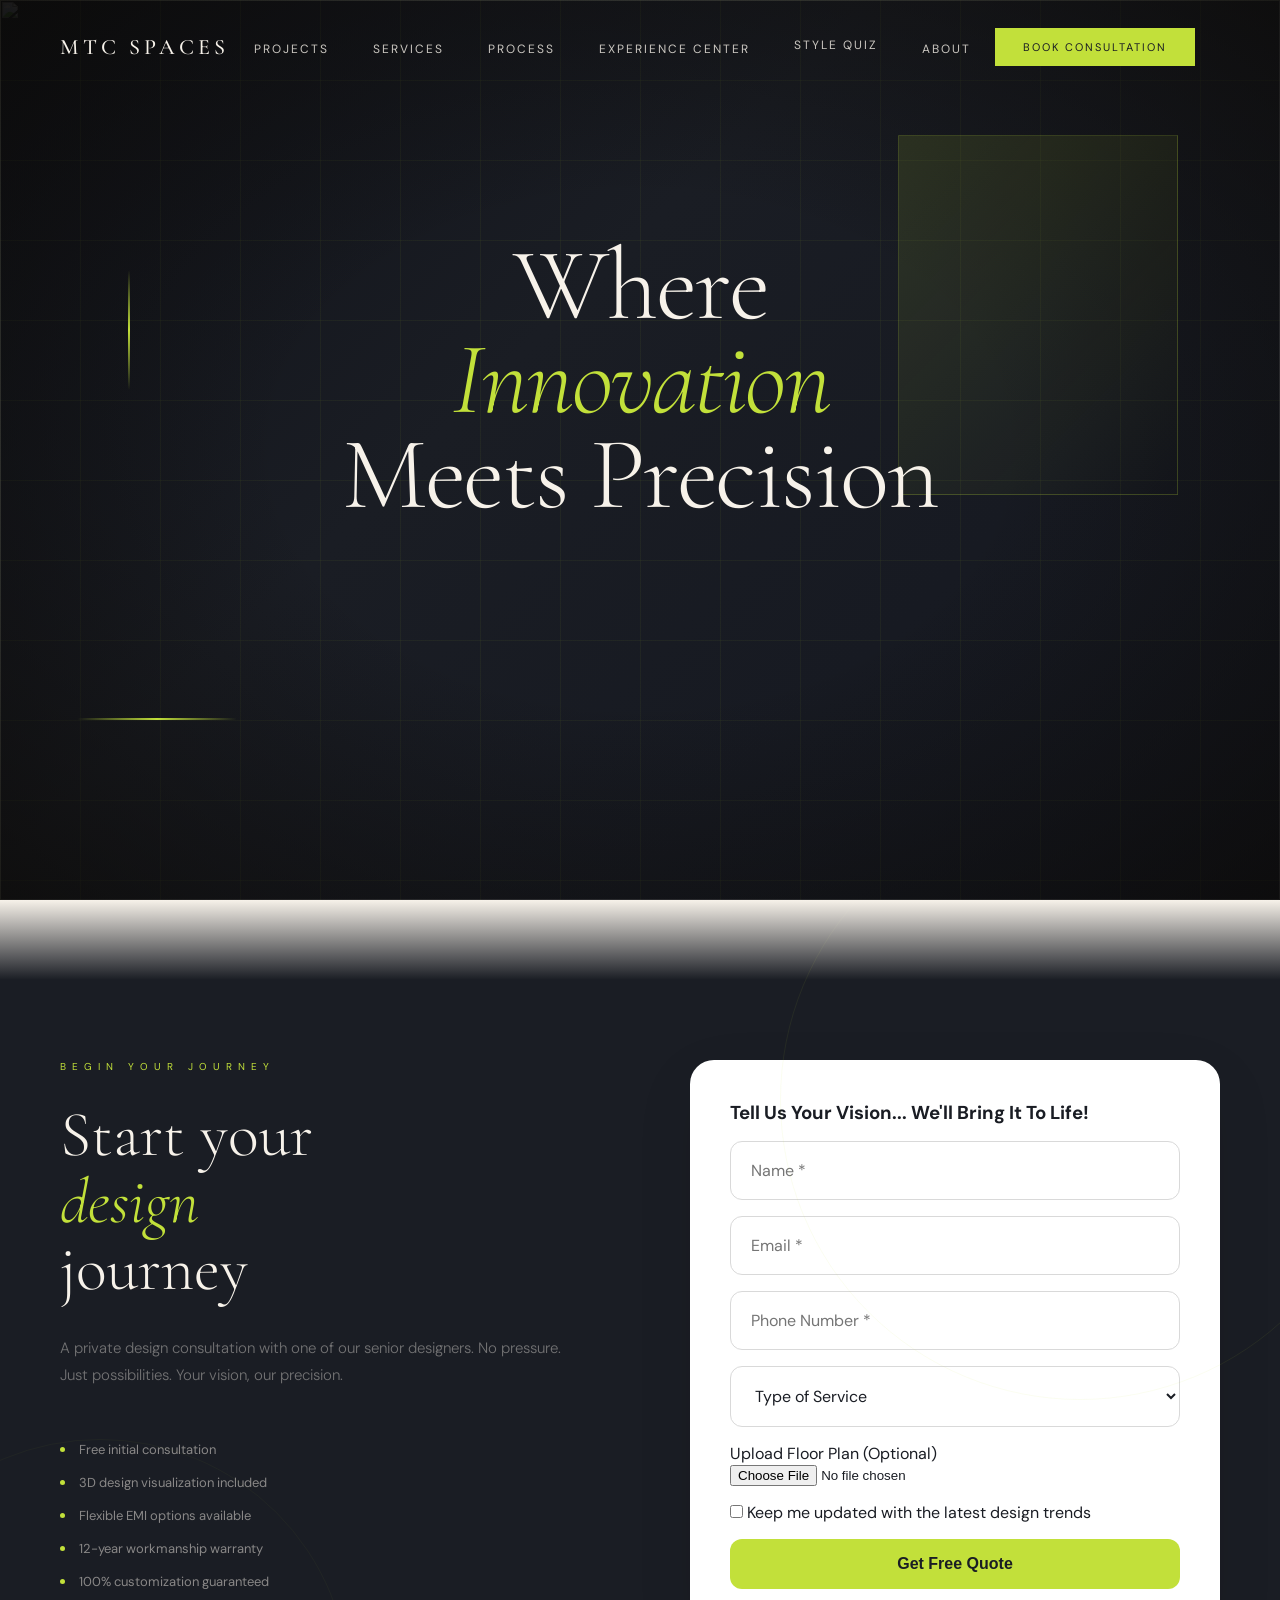
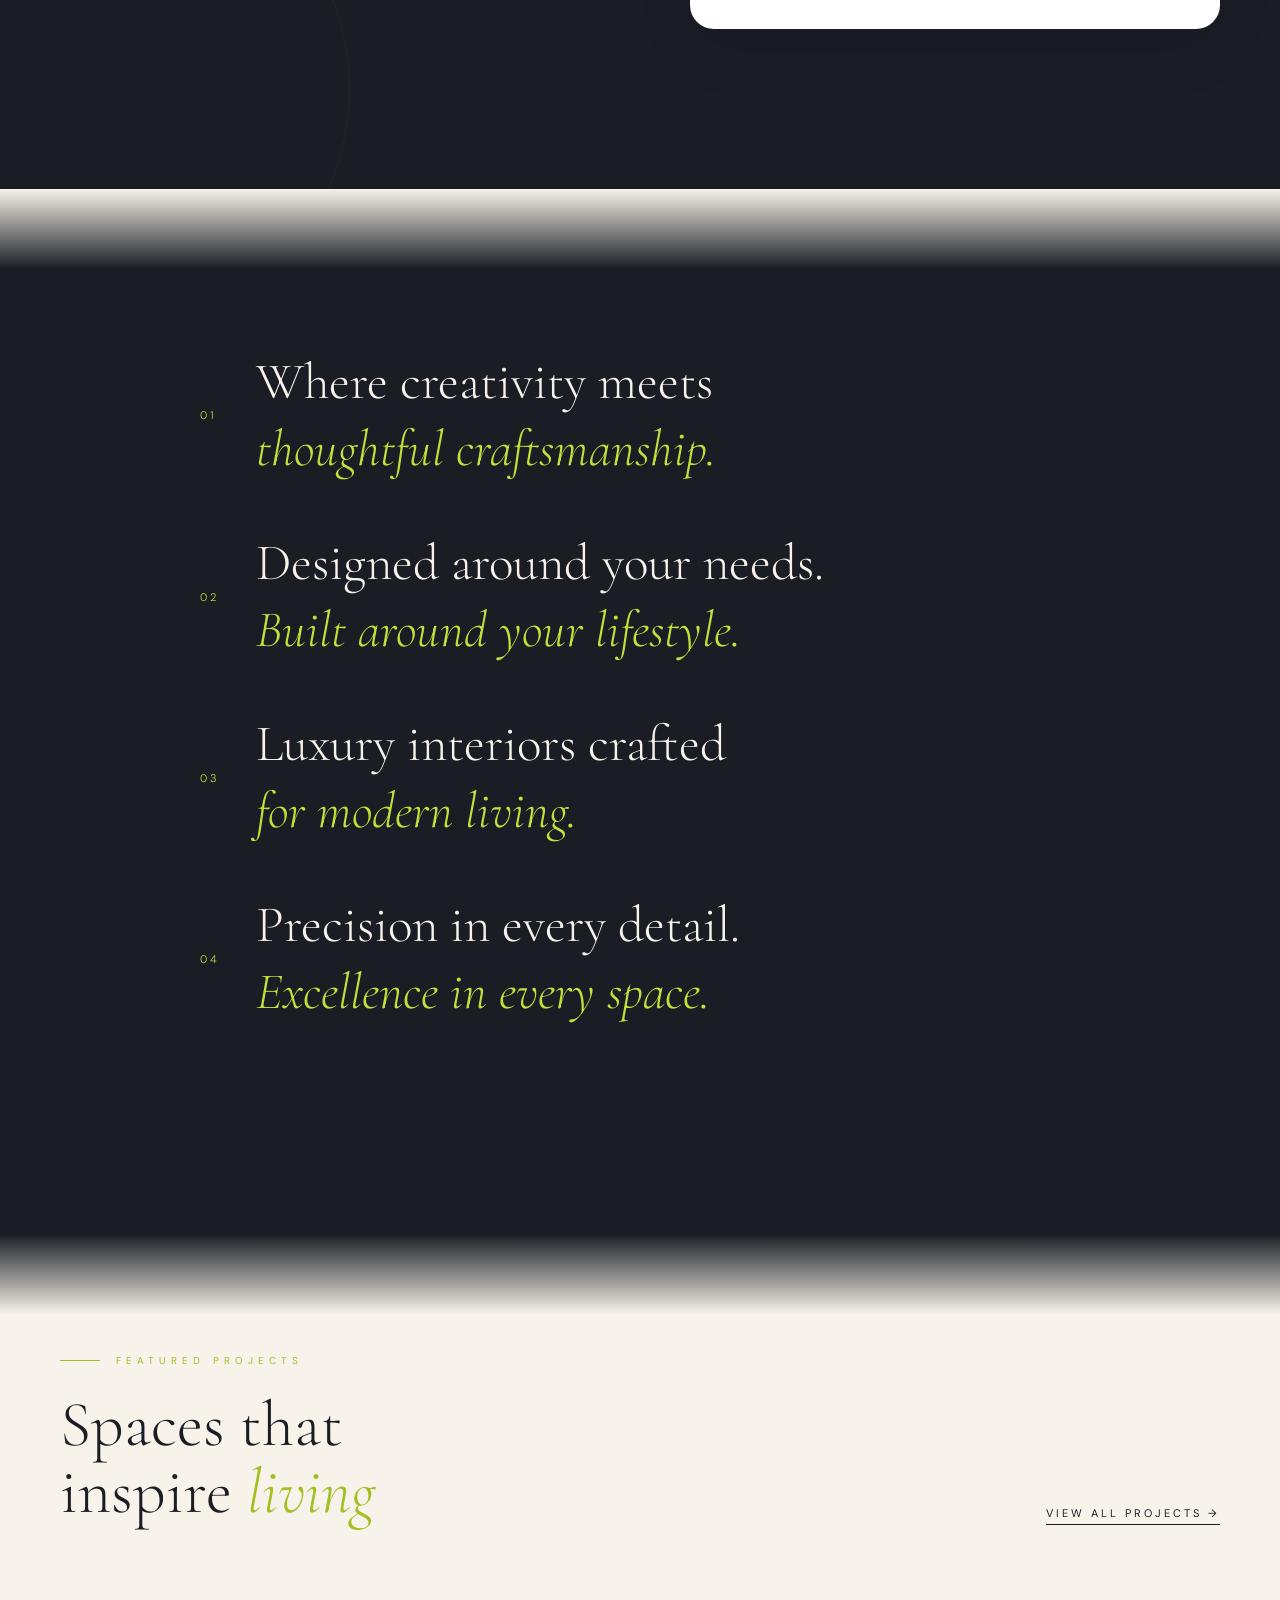
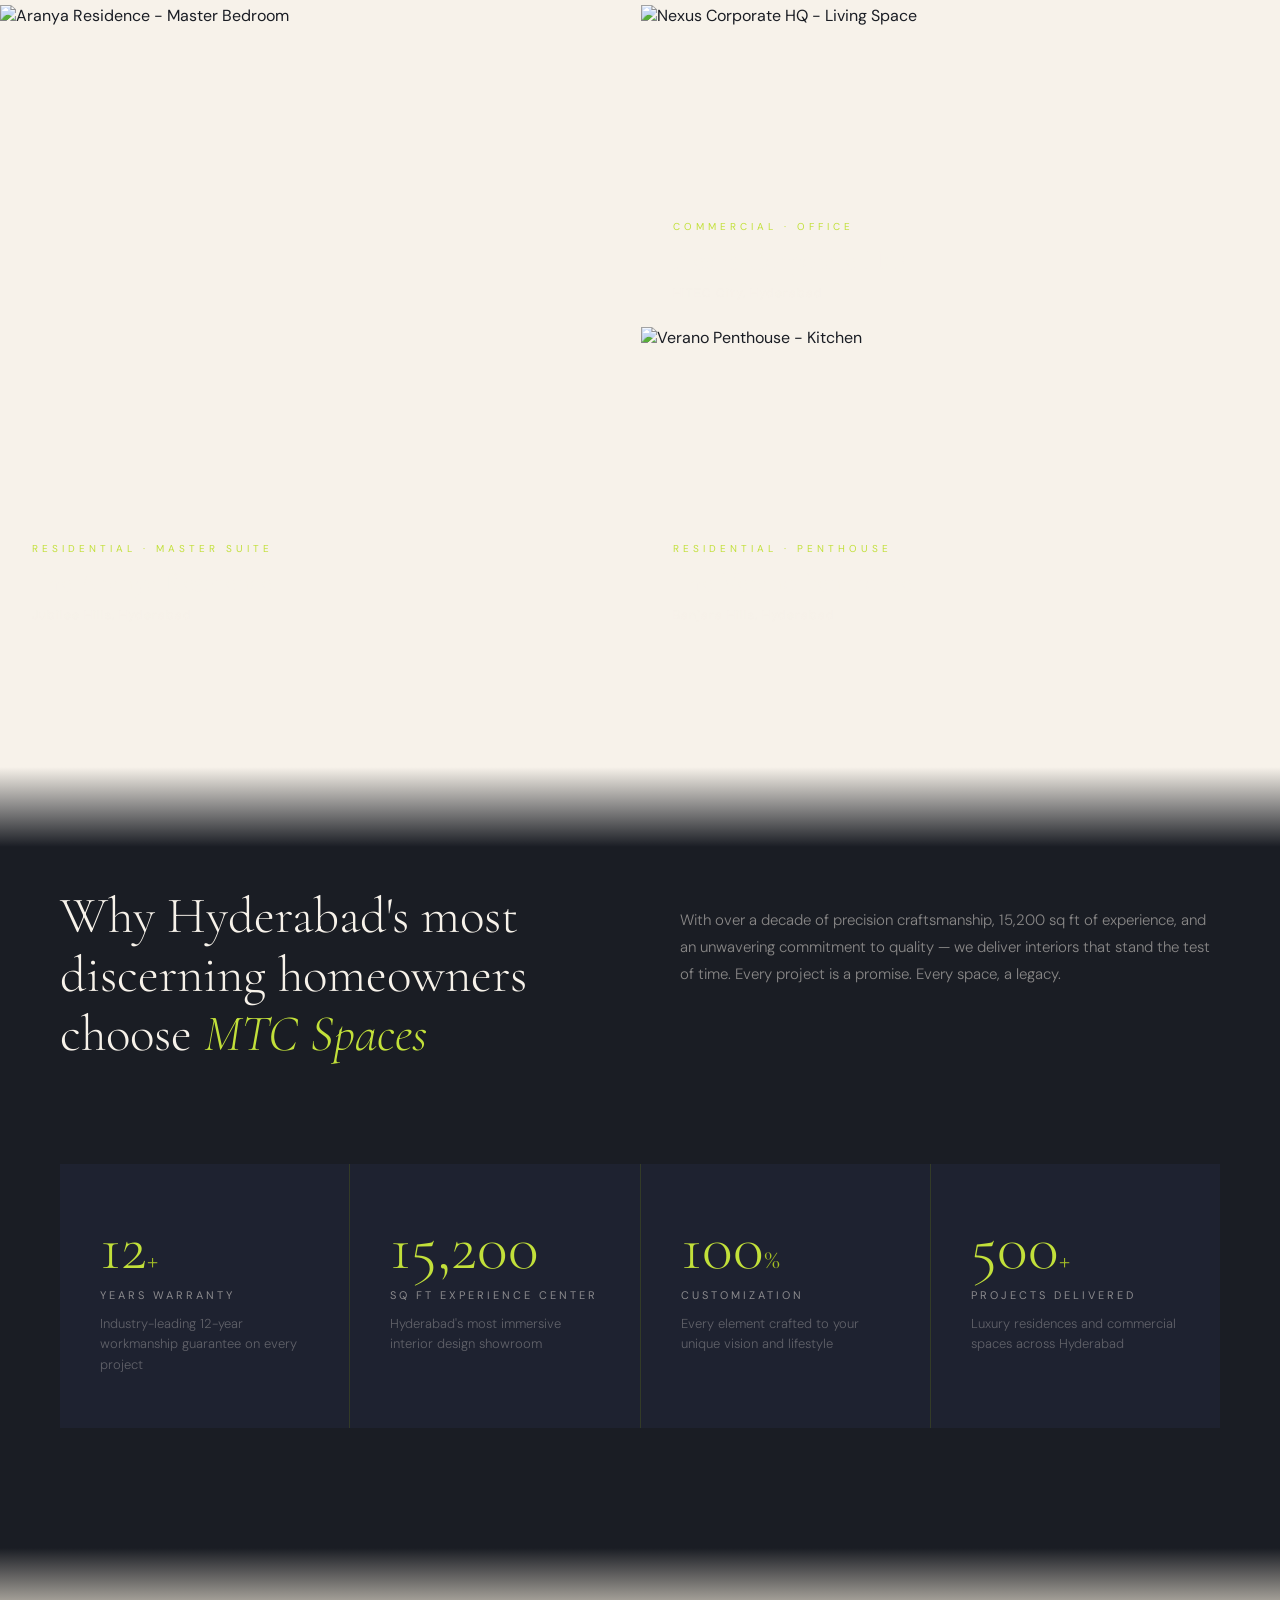
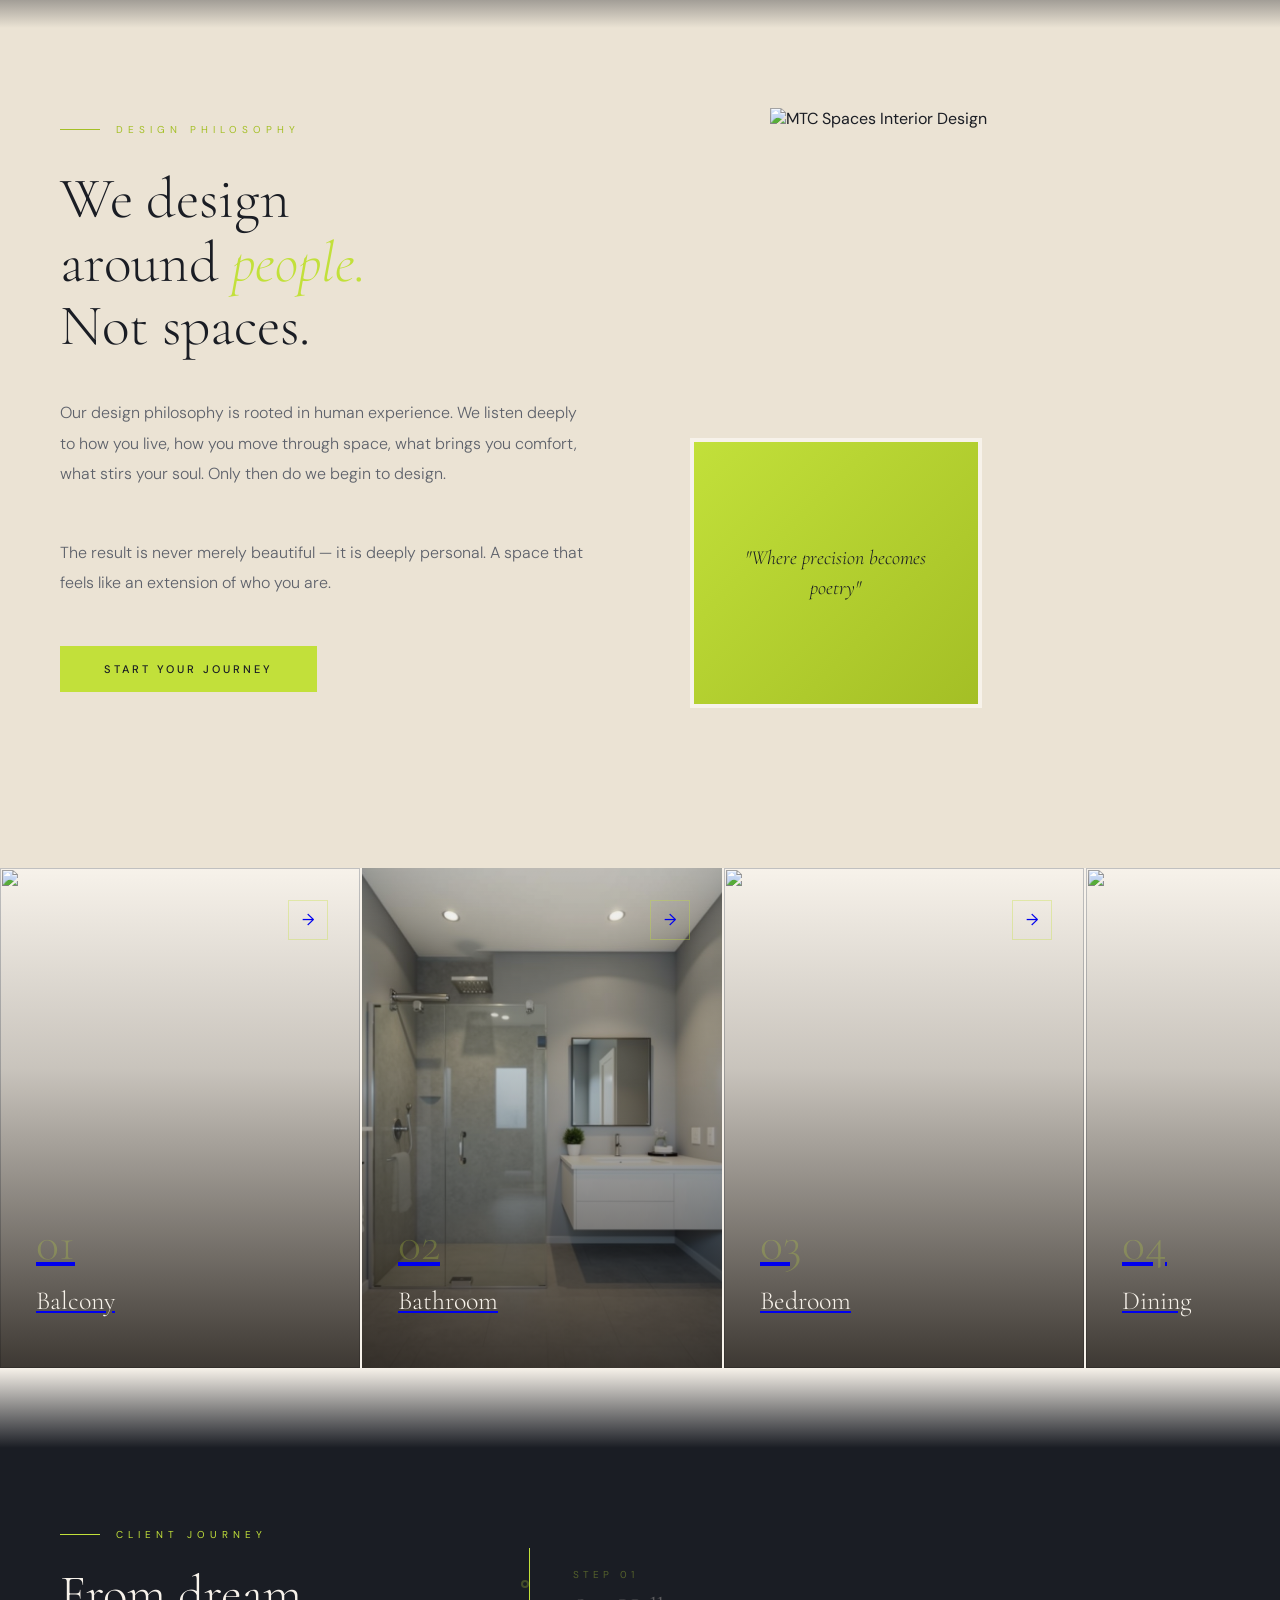
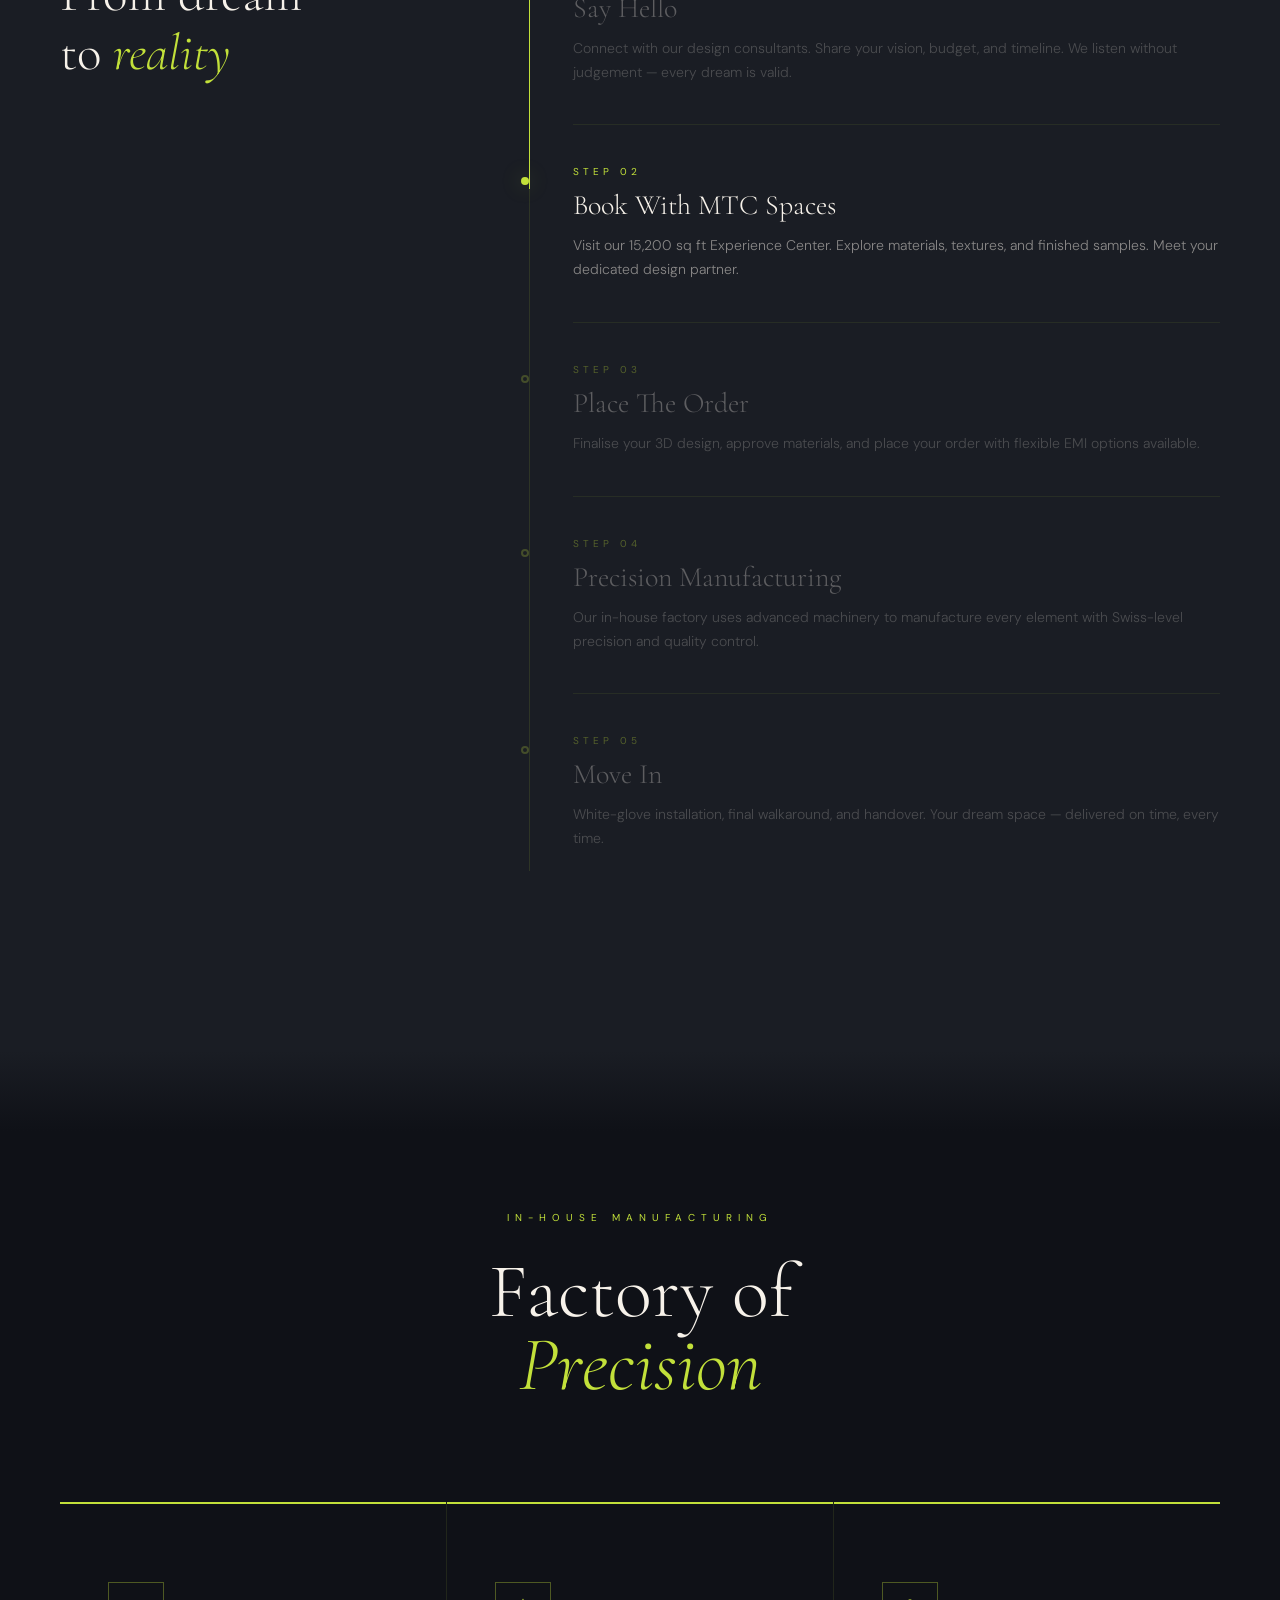
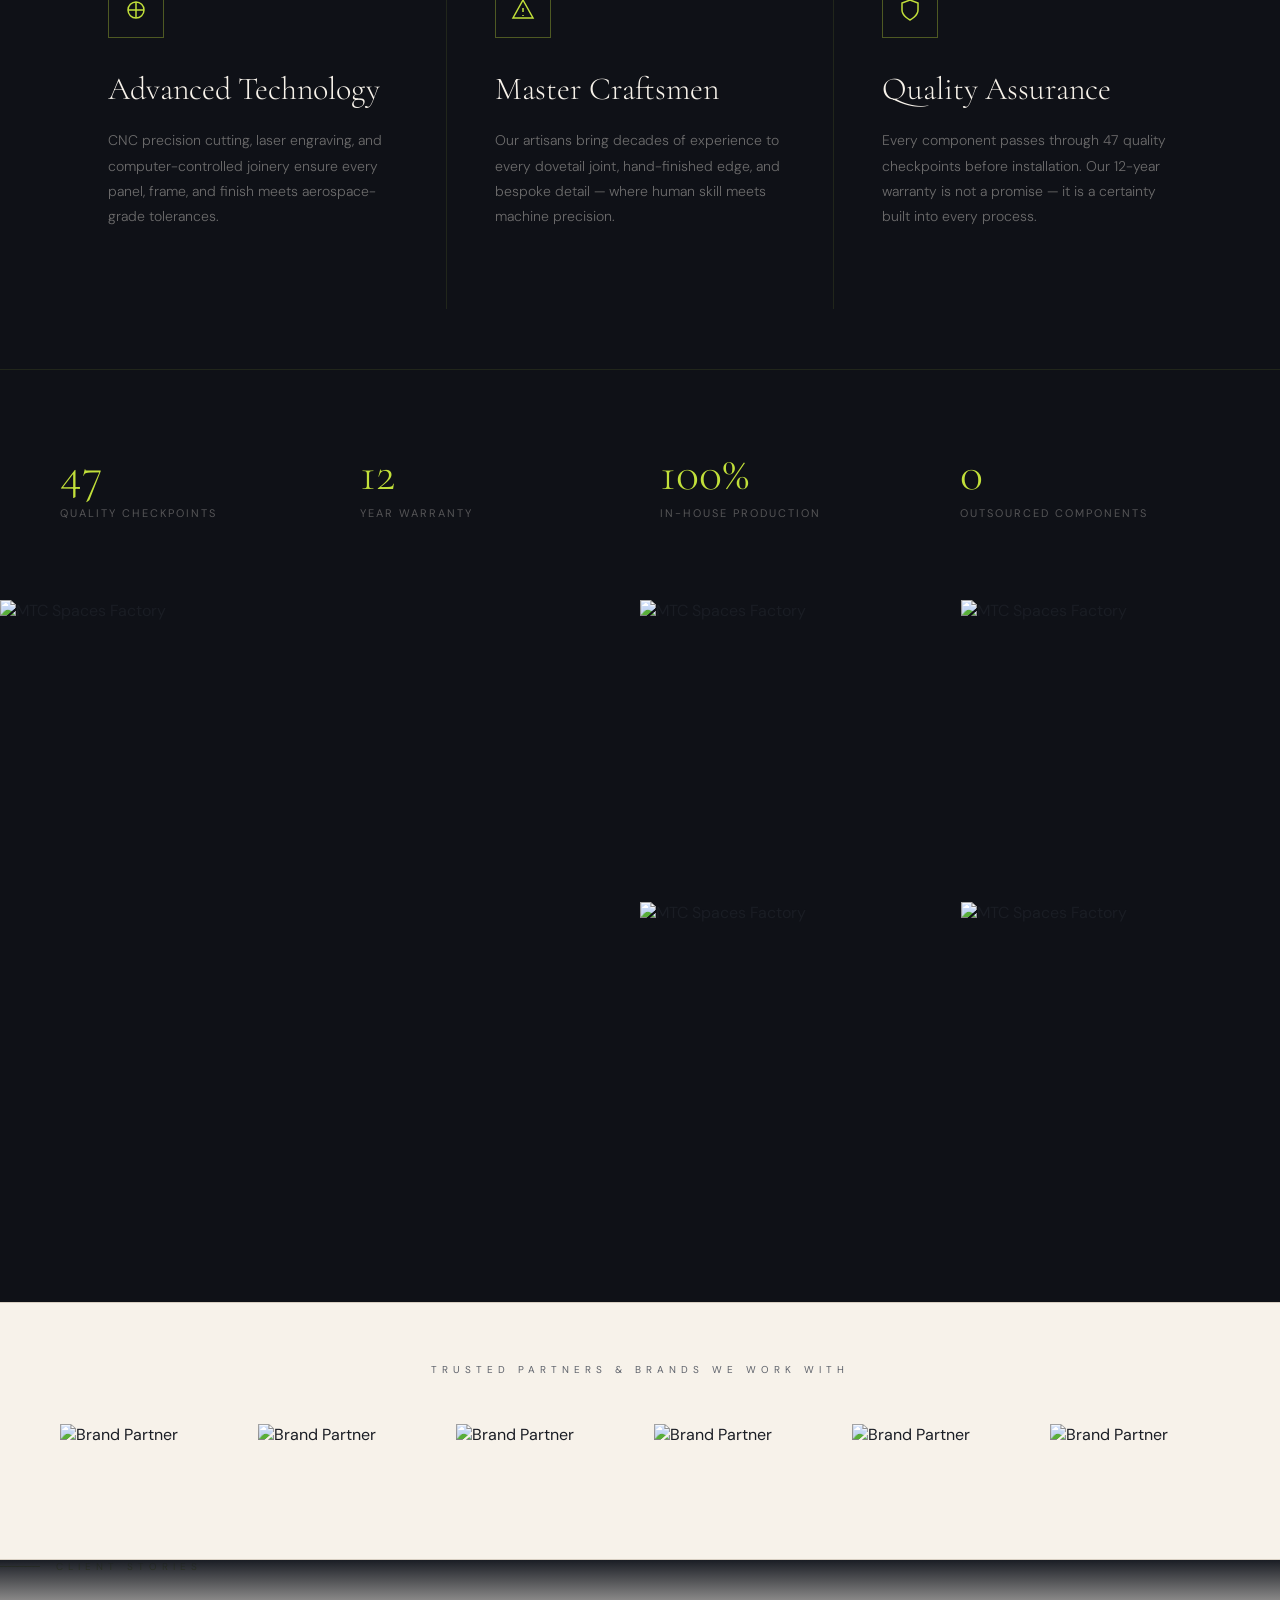
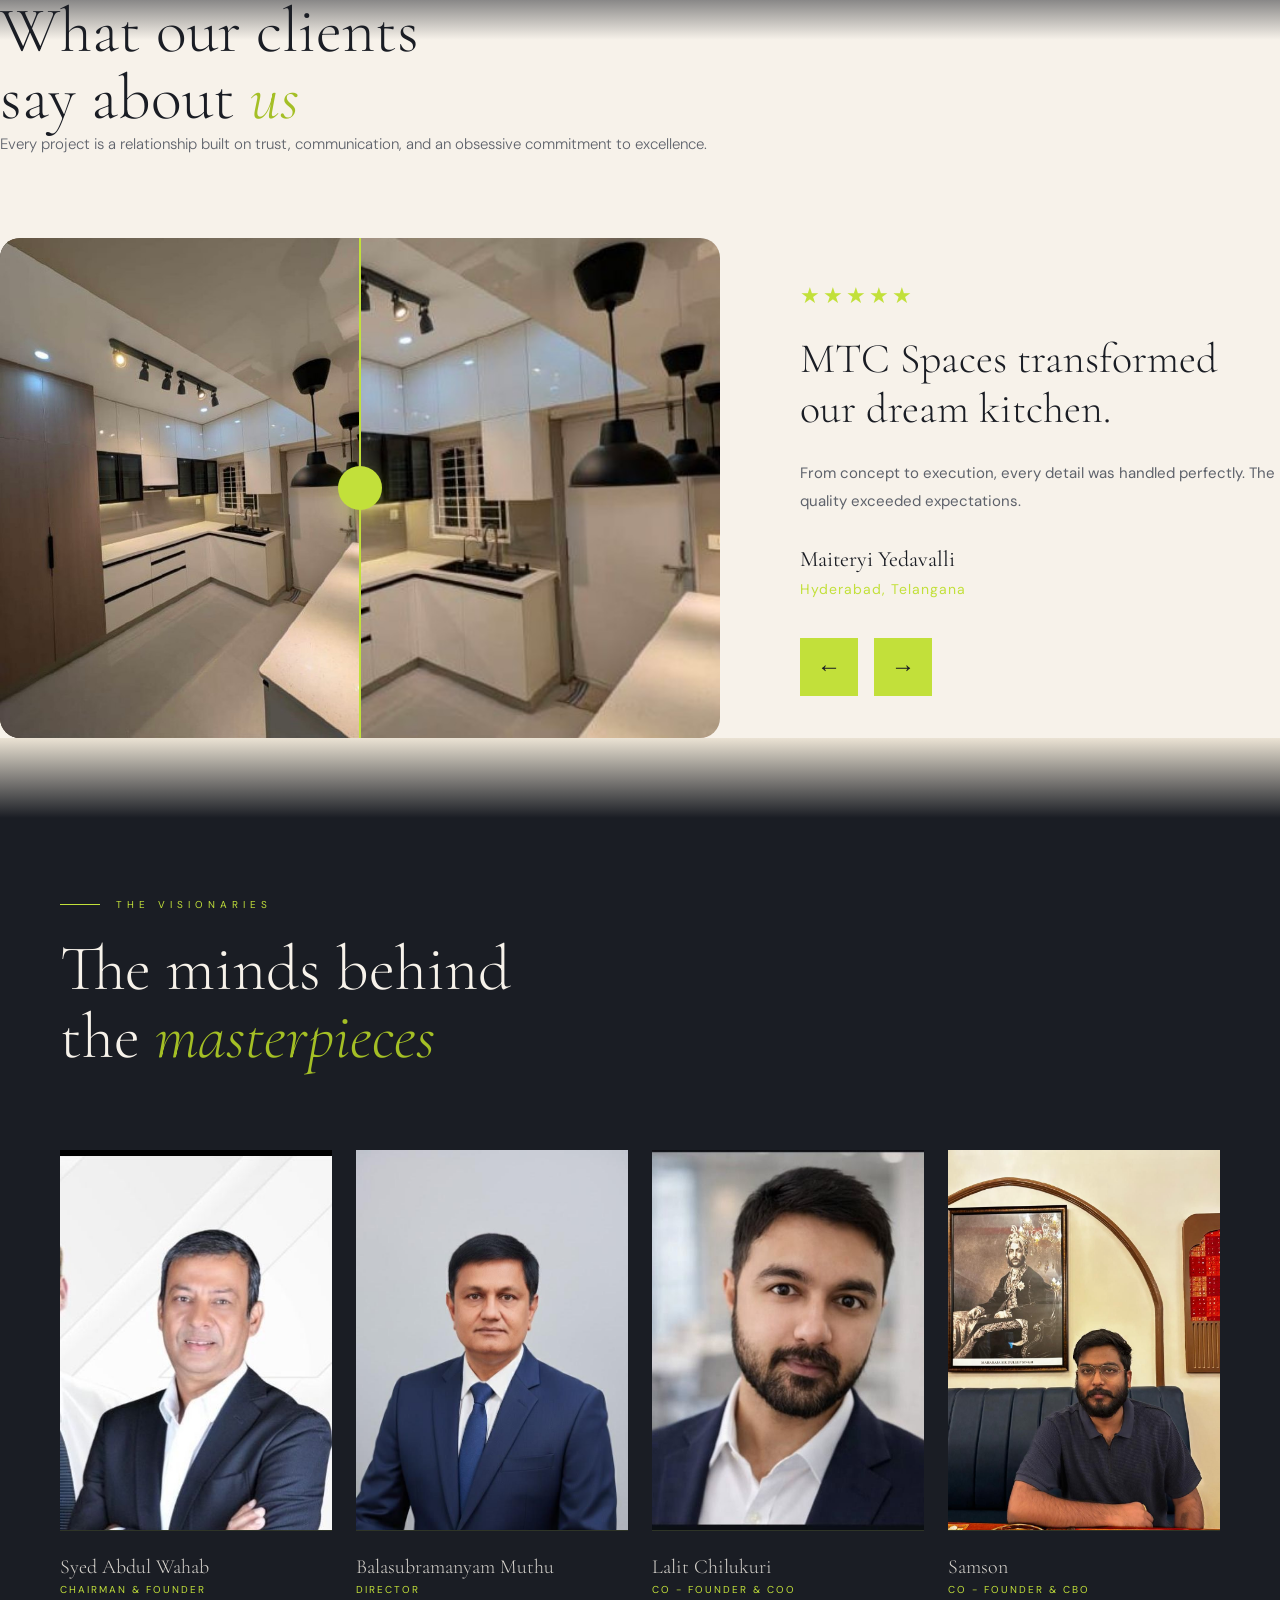
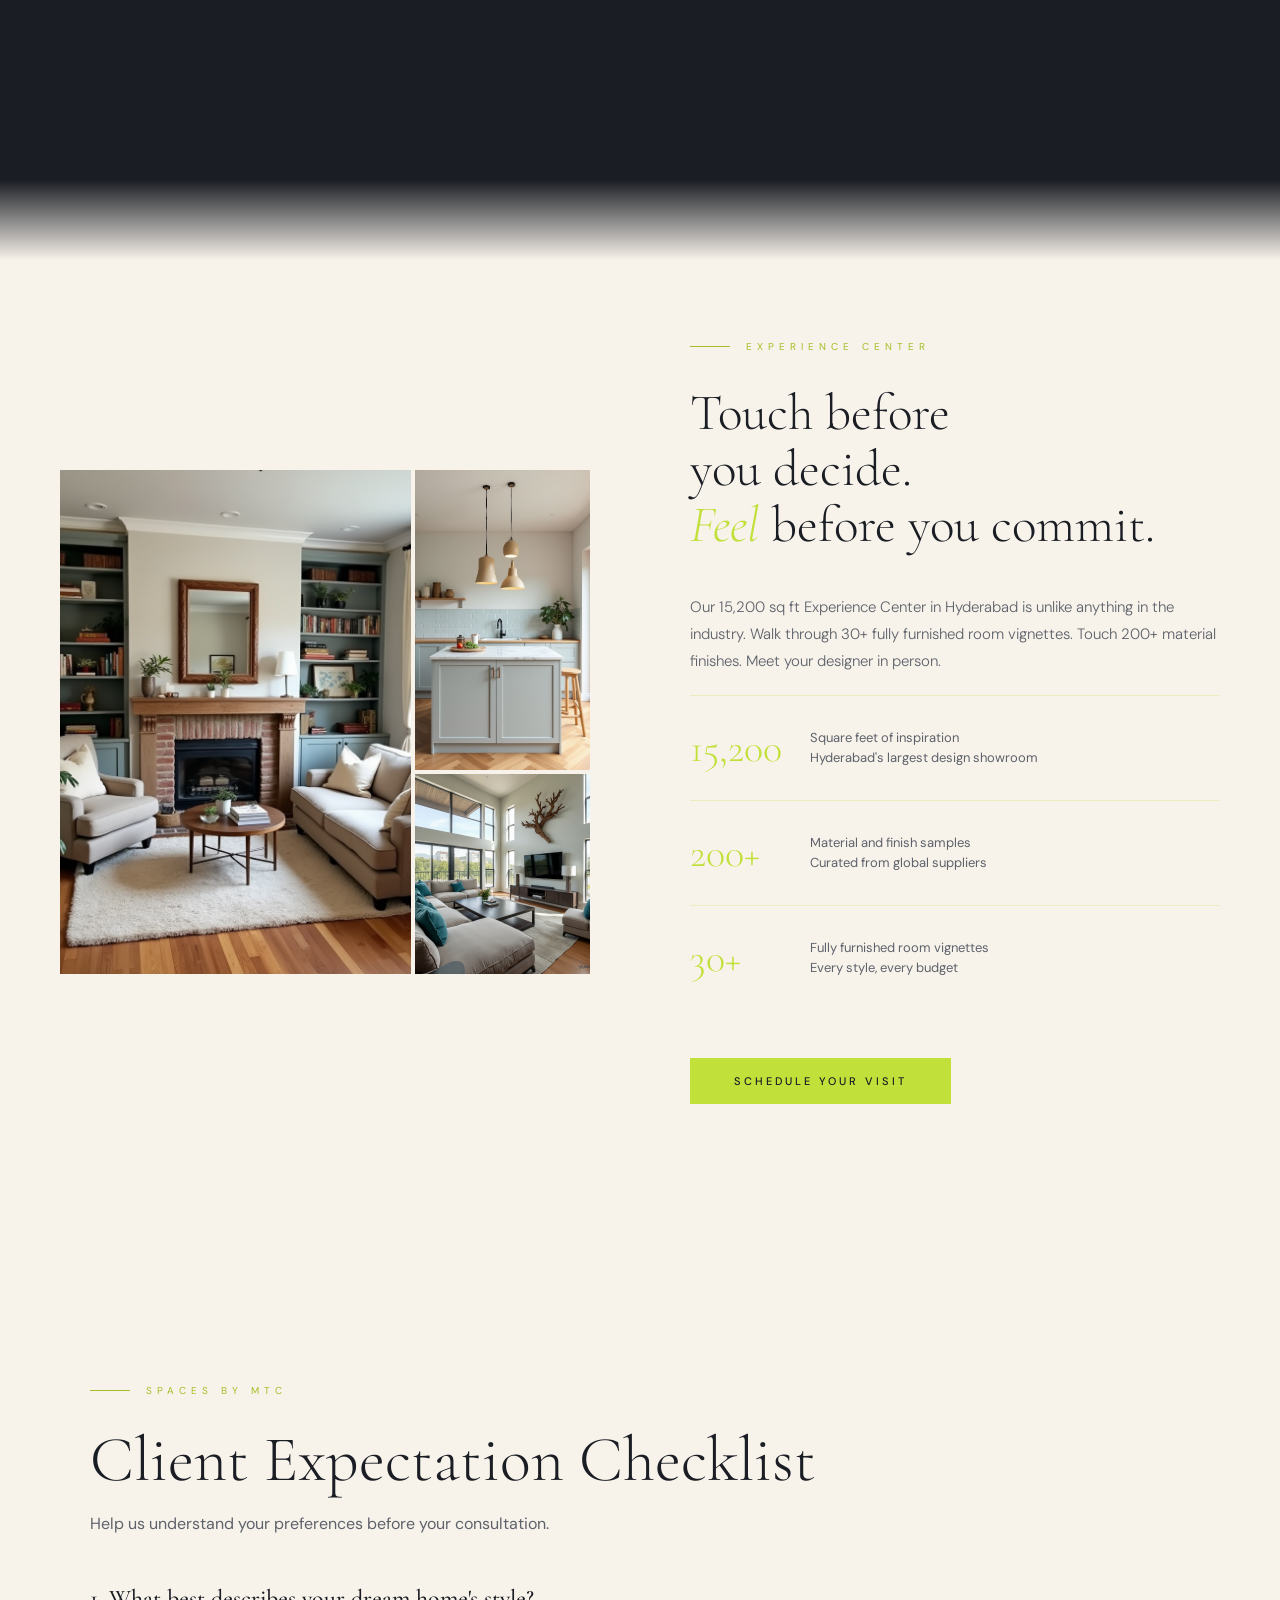
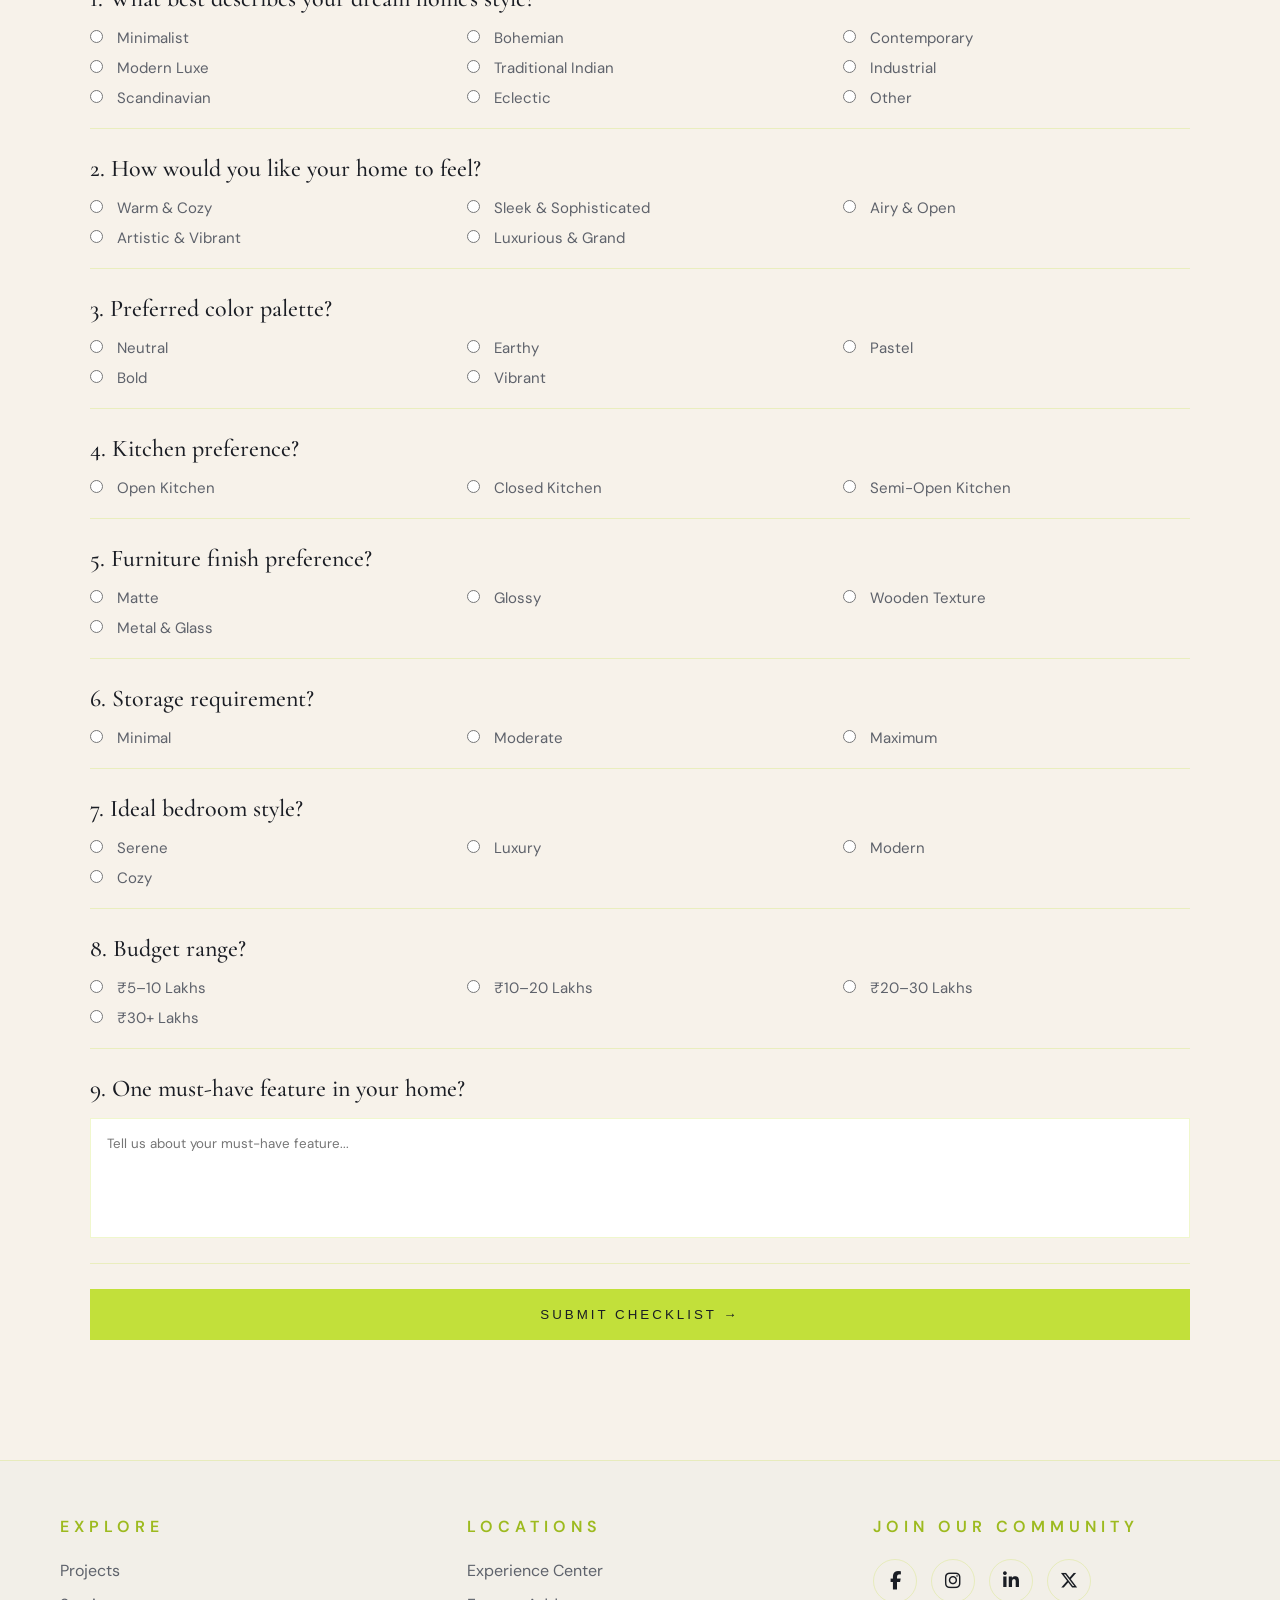
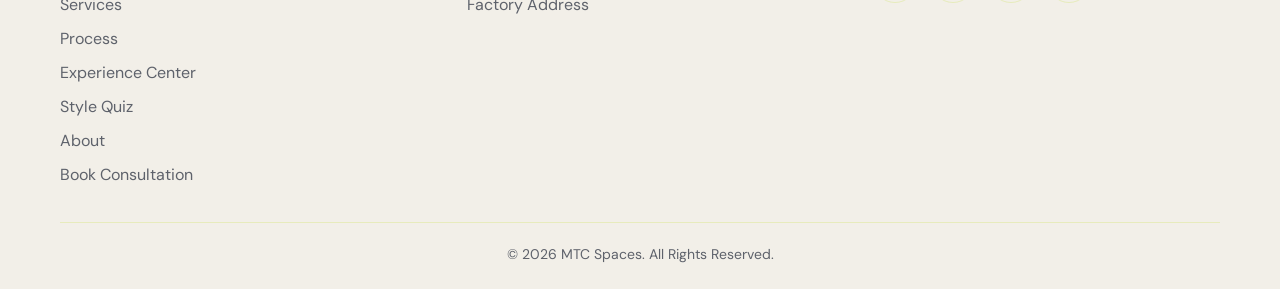
==== commit f4c51e4f: "MTC Spaces V2" ====
--- a/index.html
+++ b/index.html
@@ -7,1835 +7,19 @@
 <link rel="preconnect" href="https://fonts.googleapis.com">
 <link rel="preconnect" href="https://fonts.gstatic.com" crossorigin>
 <link href="https://fonts.googleapis.com/css2?family=Cormorant+Garamond:ital,wght@0,300;0,400;0,500;0,600;1,300;1,400&family=DM+Sans:wght@300;400;500&display=swap" rel="stylesheet">
-
-<style>
-:root {
-  --ivory: #F7F2EA;
-  --beige: #EBE3D4;
-  --charcoal: #1A1D24;
-  --gold: #C2E03A;
-  --gold-deep: #A4BF25;
-  --olive: #5E626B;
-  --bronze: #A4BF25;
-  --light-text: #5E626B;
-  --border: rgba(194,224,58,0.25);
-  --card: #FBF8F2;
-  --muted: #E8E0D3;
-  --border-solid: #D8CFC2;
-  --ink: #1A1D24;
-}
-
-*, *::before, *::after { box-sizing: border-box; margin: 0; padding: 0; }
-
-html { scroll-behavior: smooth; }
-
-body {
-  font-family: 'DM Sans', sans-serif;
-  background: var(--ivory);
-  color: var(--charcoal);
-  overflow-x: hidden;
-  cursor: none;
-}
-
-/* CUSTOM CURSOR */
-.cursor {
-  width: 10px; height: 10px;
-  background: var(--gold);
-  border-radius: 50%;
-  position: fixed;
-  top: 0; left: 0;
-  pointer-events: none;
-  z-index: 9999;
-  transition: transform 0.15s ease;
-  mix-blend-mode: multiply;
-}
-.cursor-follower {
-  width: 40px; height: 40px;
-  border: 1px solid var(--gold);
-  border-radius: 50%;
-  position: fixed;
-  top: 0; left: 0;
-  pointer-events: none;
-  z-index: 9998;
-  transition: transform 0.4s cubic-bezier(0.23,1,0.32,1), width 0.3s, height 0.3s, border-color 0.3s;
-}
-.cursor-expand { transform: scale(2.5) !important; border-color: transparent !important; background: rgba(194,224,58,0.1) !important; }
-
-/* NAVIGATION */
-nav {
-  position: fixed;
-  top: 0; left: 0; right: 0;
-  z-index: 1000;
-  padding: 28px 60px;
-  display: flex;
-  align-items: center;
-  justify-content: space-between;
-  transition: all 0.5s cubic-bezier(0.23,1,0.32,1);
-}
-nav.scrolled {
-  background: rgba(247,242,234,0.95);
-  backdrop-filter: blur(20px);
-  padding: 18px 60px;
-  border-bottom: 1px solid var(--border-solid);
-}
-.nav-logo {
-  font-family: 'Cormorant Garamond', serif;
-  font-size: 22px;
-  font-weight: 500;
-  letter-spacing: 4px;
-  color: var(--ivory);
-  text-decoration: none;
-  transition: color 0.4s;
-}
-nav.scrolled .nav-logo { color: var(--charcoal); }
-.nav-links {
-  display: flex;
-  gap: 44px;
-  list-style: none;
-}
-.nav-links a {
-  font-family: 'DM Sans', sans-serif;
-  font-size: 12px;
-  font-weight: 400;
-  letter-spacing: 2px;
-  text-transform: uppercase;
-  color: rgba(247,242,234,0.8);
-  text-decoration: none;
-  transition: color 0.3s;
-}
-nav.scrolled .nav-links a { color: var(--light-text); }
-.nav-links a:hover { color: var(--gold-deep); }
-.nav-cta {
-  font-family: 'DM Sans', sans-serif;
-  font-size: 11px;
-  letter-spacing: 2px;
-  text-transform: uppercase;
-  color: var(--ink);
-  background: var(--gold);
-  padding: 12px 28px;
-  text-decoration: none;
-  transition: all 0.3s;
-}
-.nav-cta:hover { background: var(--charcoal); color: var(--ivory); }
-
-/* HERO */
-#hero {
-  height: 100vh;
-  position: relative;
-  overflow: hidden;
-  display: flex;
-  align-items: center;
-  justify-content: center;
-}
-.hero-bg {
-  position: absolute;
-  inset: 0;
-  background: linear-gradient(135deg, #0f1117 0%, #1a1d24 40%, #141720 100%);
-  z-index: 0;
-}
-.hero-grid {
-  position: absolute;
-  inset: 0;
-  background-image:
-    linear-gradient(rgba(194,224,58,0.05) 1px, transparent 1px),
-    linear-gradient(90deg, rgba(194,224,58,0.05) 1px, transparent 1px);
-  background-size: 80px 80px;
-  z-index: 1;
-}
-.hero-vignette {
-  position: absolute;
-  inset: 0;
-  background: radial-gradient(ellipse at center, transparent 40%, rgba(10,8,5,0.7) 100%);
-  z-index: 2;
-}
-
-/* Floating architectural elements */
-.hero-float {
-  position: absolute;
-  z-index: 2;
-  opacity: 0;
-  animation: floatIn 2s forwards;
-}
-.float-1 {
-  top: 15%; right: 8%;
-  width: 280px; height: 360px;
-  background: linear-gradient(135deg, rgba(194,224,58,0.12), transparent);
-  border: 1px solid rgba(194,224,58,0.18);
-  animation-delay: 1.5s;
-}
-.float-2 {
-  bottom: 20%; left: 6%;
-  width: 160px; height: 2px;
-  background: linear-gradient(90deg, transparent, var(--gold), transparent);
-  animation-delay: 2s;
-}
-.float-3 {
-  top: 30%; left: 10%;
-  width: 2px; height: 120px;
-  background: linear-gradient(180deg, transparent, var(--gold), transparent);
-  animation-delay: 2.2s;
-}
-
-@keyframes floatIn {
-  from { opacity: 0; transform: translateY(20px); }
-  to { opacity: 1; transform: translateY(0); }
-}
-
-.hero-content {
-  position: relative;
-  z-index: 10;
-  text-align: center;
-  max-width: 1100px;
-  padding: 0 40px;
-}
-
-.hero-eyebrow {
-  font-family: 'DM Sans', sans-serif;
-  font-size: 11px;
-  letter-spacing: 6px;
-  text-transform: uppercase;
-  color: var(--gold);
-  margin-bottom: 32px;
-  opacity: 0;
-  animation: fadeUp 1s 0.5s forwards;
-}
-
-.hero-title {
-  font-family: 'Cormorant Garamond', serif;
-  font-size: clamp(56px, 8vw, 120px);
-  font-weight: 300;
-  line-height: 0.92;
-  color: var(--ivory);
-  letter-spacing: -2px;
-  margin-bottom: 36px;
-}
-.hero-title .line {
-  display: block;
-  overflow: hidden;
-}
-.hero-title .line span {
-  display: block;
-  opacity: 0;
-  transform: translateY(100%);
-  animation: lineReveal 1.2s cubic-bezier(0.16,1,0.3,1) forwards;
-}
-.hero-title .line:nth-child(1) span { animation-delay: 0.8s; }
-.hero-title .line:nth-child(2) span { animation-delay: 1.0s; }
-.hero-title .line:nth-child(3) span { animation-delay: 1.2s; }
-.hero-title em {
-  font-style: italic;
-  color: var(--gold);
-}
-
-@keyframes lineReveal {
-  to { opacity: 1; transform: translateY(0); }
-}
-
-.hero-sub {
-  font-family: 'DM Sans', sans-serif;
-  font-size: 15px;
-  font-weight: 300;
-  color: rgba(247,242,234,0.6);
-  letter-spacing: 1px;
-  max-width: 520px;
-  margin: 0 auto 52px;
-  line-height: 1.7;
-  opacity: 0;
-  animation: fadeUp 1s 1.6s forwards;
-}
-
-.hero-actions {
-  display: flex;
-  gap: 20px;
-  justify-content: center;
-  align-items: center;
-  opacity: 0;
-  animation: fadeUp 1s 1.9s forwards;
-}
-
-.btn-primary {
-  background: var(--gold);
-  color: var(--ink);
-  padding: 16px 44px;
-  font-family: 'DM Sans', sans-serif;
-  font-size: 11px;
-  font-weight: 500;
-  letter-spacing: 3px;
-  text-transform: uppercase;
-  text-decoration: none;
-  transition: all 0.4s cubic-bezier(0.23,1,0.32,1);
-  display: inline-block;
-}
-.btn-primary:hover {
-  background: var(--gold-deep);
-  transform: translateY(-2px);
-  box-shadow: 0 20px 60px rgba(194,224,58,0.25);
-}
-
-.btn-secondary {
-  color: var(--ivory);
-  padding: 16px 44px;
-  font-family: 'DM Sans', sans-serif;
-  font-size: 11px;
-  font-weight: 400;
-  letter-spacing: 3px;
-  text-transform: uppercase;
-  text-decoration: none;
-  border: 1px solid rgba(247,242,234,0.3);
-  transition: all 0.4s;
-  display: inline-block;
-}
-.btn-secondary:hover {
-  border-color: var(--gold);
-  color: var(--gold);
-}
-
-.hero-scroll {
-  position: absolute;
-  bottom: 40px;
-  left: 50%;
-  transform: translateX(-50%);
-  z-index: 10;
-  display: flex;
-  flex-direction: column;
-  align-items: center;
-  gap: 12px;
-  opacity: 0;
-  animation: fadeUp 1s 2.4s forwards;
-}
-.scroll-line {
-  width: 1px;
-  height: 60px;
-  background: linear-gradient(180deg, var(--gold), transparent);
-  animation: scrollPulse 2s infinite;
-}
-@keyframes scrollPulse {
-  0%, 100% { opacity: 0.4; transform: scaleY(1); }
-  50% { opacity: 1; transform: scaleY(1.2); }
-}
-.hero-scroll span {
-  font-size: 9px;
-  letter-spacing: 3px;
-  text-transform: uppercase;
-  color: rgba(247,242,234,0.4);
-  font-family: 'DM Sans', sans-serif;
-}
-
-/* SECTION UTILITIES */
-section { position: relative; }
-
-/* Smooth section transitions — blended top fade on dark→light and light→dark */
-#projects::before,
-#philosophy::before,
-#services::before,
-#testimonials::before,
-#experience::before {
-  content: '';
-  position: absolute;
-  top: 0; left: 0; right: 0;
-  height: 80px;
-  background: linear-gradient(180deg, var(--charcoal) 0%, transparent 100%);
-  z-index: 1;
-  pointer-events: none;
-}
-#manifesto::before,
-#trust::before,
-#journey::before,
-#factory::before,
-#leadership::before,
-#booking::before {
-  content: '';
-  position: absolute;
-  top: 0; left: 0; right: 0;
-  height: 80px;
-  background: linear-gradient(180deg, var(--ivory) 0%, transparent 100%);
-  z-index: 1;
-  pointer-events: none;
-}
-/* These dark sections follow other dark sections — use matching dark fade */
-#factory::before {
-  background: linear-gradient(180deg, var(--charcoal) 0%, transparent 100%);
-}
-#booking::before {
-  background: linear-gradient(180deg, var(--ivory) 0%, transparent 100%);
-}
-#leadership::before {
-  background: linear-gradient(180deg, var(--beige) 0%, transparent 100%);
-}
-
-.section-label {
-  font-family: 'DM Sans', sans-serif;
-  font-size: 10px;
-  letter-spacing: 5px;
-  text-transform: uppercase;
-  color: var(--gold-deep);
-  margin-bottom: 24px;
-  display: flex;
-  align-items: center;
-  gap: 16px;
-}
-.section-label::before {
-  content: '';
-  width: 40px;
-  height: 1px;
-  background: var(--gold-deep);
-}
-/* On dark backgrounds keep full lime */
-#manifesto .section-label,
-#trust .section-label,
-#journey .section-label,
-#factory .section-label,
-#leadership .section-label,
-#booking .section-label {
-  color: var(--gold);
-}
-#manifesto .section-label::before,
-#trust .section-label::before,
-#journey .section-label::before,
-#factory .section-label::before,
-#leadership .section-label::before,
-#booking .section-label::before {
-  background: var(--gold);
-}
-
-/* SECTION 2 — MANIFESTO */
-#manifesto {
-  padding: 160px 0;
-  background: var(--charcoal);
-  overflow: hidden;
-}
-.manifesto-inner {
-  max-width: 1000px;
-  margin: 0 auto;
-  padding: 0 60px;
-}
-.manifesto-line {
-  font-family: 'Cormorant Garamond', serif;
-  font-size: clamp(32px, 4vw, 58px);
-  font-weight: 300;
-  line-height: 1.3;
-  color: rgba(247,242,234,0.12);
-  margin-bottom: 48px;
-  transition: color 0.8s, transform 0.8s;
-  display: flex;
-  align-items: center;
-  gap: 20px;
-  transform: translateX(-30px);
-}
-.manifesto-line.visible {
-  color: var(--ivory);
-  transform: translateX(0);
-}
-.manifesto-line em {
-  font-style: italic;
-  color: var(--gold);
-}
-.manifesto-num {
-  font-family: 'DM Sans', sans-serif;
-  font-size: 11px;
-  color: var(--gold);
-  letter-spacing: 3px;
-  min-width: 36px;
-}
-
-/* SECTION 3 — PROJECTS */
-#projects {
-  padding: 120px 0;
-  background: var(--ivory);
-}
-.section-header {
-  padding: 0 60px;
-  margin-bottom: 80px;
-  display: flex;
-  justify-content: space-between;
-  align-items: flex-end;
-}
-.section-title {
-  font-family: 'Cormorant Garamond', serif;
-  font-size: clamp(44px, 5vw, 80px);
-  font-weight: 300;
-  line-height: 1.05;
-  color: var(--charcoal);
-  max-width: 600px;
-}
-.section-title em { font-style: italic; color: var(--gold-deep); }
-.view-all {
-  font-family: 'DM Sans', sans-serif;
-  font-size: 11px;
-  letter-spacing: 3px;
-  text-transform: uppercase;
-  color: var(--charcoal);
-  text-decoration: none;
-  display: flex;
-  align-items: center;
-  gap: 12px;
-  border-bottom: 1px solid var(--charcoal);
-  padding-bottom: 4px;
-  transition: all 0.3s;
-}
-.view-all:hover { color: var(--gold-deep); border-color: var(--gold-deep); }
-
-.projects-grid {
-  display: grid;
-  grid-template-columns: 1fr 1fr;
-  gap: 2px;
-}
-.project-card {
-  position: relative;
-  overflow: hidden;
-  cursor: none;
-}
-.project-card:first-child {
-  grid-column: 1 / 2;
-  grid-row: 1 / 3;
-}
-.project-img {
-  width: 100%;
-  height: 100%;
-  min-height: 480px;
-  object-fit: cover;
-  transition: transform 0.8s cubic-bezier(0.23,1,0.32,1);
-  display: block;
-}
-.project-card:hover .project-img { transform: scale(1.06); }
-/* Placeholder project images using CSS gradients */
-.project-visual {
-  width: 100%;
-  min-height: 480px;
-  transition: transform 0.8s cubic-bezier(0.23,1,0.32,1);
-  display: block;
-  position: relative;
-  overflow: hidden;
-}
-.project-card:hover .project-visual { transform: scale(1.06); }
-
-.pv-1 { background: linear-gradient(135deg, #1a1d24 0%, #252934 40%, #1e2230 100%); }
-.pv-2 { background: linear-gradient(135deg, #1a2220 0%, #222e2a 50%, #1a2420 100%); }
-.pv-3 { background: linear-gradient(135deg, #1e1d2a 0%, #292840 50%, #1a1928 100%); }
-.pv-4 { background: linear-gradient(135deg, #222018 0%, #2d2a1c 50%, #1c1a14 100%); }
-
-.pv-room {
-  position: absolute;
-  inset: 0;
-  display: flex;
-  align-items: center;
-  justify-content: center;
-}
-.room-illustration {
-  width: 70%;
-  height: 60%;
-  position: relative;
-}
-/* Floor */
-.room-floor {
-  position: absolute;
-  bottom: 0; left: 0; right: 0;
-  height: 35%;
-  background: linear-gradient(180deg, rgba(194,224,58,0.1) 0%, rgba(194,224,58,0.18) 100%);
-  transform: perspective(400px) rotateX(30deg);
-  transform-origin: bottom;
-}
-.room-wall-back {
-  position: absolute;
-  top: 0; left: 0; right: 0;
-  height: 70%;
-  background: rgba(255,255,255,0.04);
-  border-bottom: 1px solid rgba(255,255,255,0.08);
-}
-.room-furniture {
-  position: absolute;
-  bottom: 35%;
-  left: 50%;
-  transform: translateX(-50%);
-  width: 80%;
-  height: 30%;
-  background: rgba(255,255,255,0.06);
-  border: 1px solid rgba(255,255,255,0.1);
-}
-.room-light {
-  position: absolute;
-  top: 10%;
-  left: 50%;
-  transform: translateX(-50%);
-  width: 2px;
-  height: 40%;
-  background: linear-gradient(180deg, rgba(194,224,58,0.7), transparent);
-  box-shadow: 0 0 30px rgba(194,224,58,0.2);
-}
-
-.project-overlay {
-  position: absolute;
-  bottom: 0; left: 0; right: 0;
-  padding: 48px 40px;
-  background: linear-gradient(0deg, rgba(15,10,5,0.85) 0%, transparent 100%);
-  transform: translateY(20px);
-  opacity: 0;
-  transition: all 0.5s cubic-bezier(0.23,1,0.32,1);
-}
-.project-card:hover .project-overlay {
-  opacity: 1;
-  transform: translateY(0);
-}
-.project-tag {
-  font-family: 'DM Sans', sans-serif;
-  font-size: 10px;
-  letter-spacing: 4px;
-  text-transform: uppercase;
-  color: var(--gold);
-  margin-bottom: 10px;
-  display: block;
-}
-.project-name {
-  font-family: 'Cormorant Garamond', serif;
-  font-size: 28px;
-  font-weight: 300;
-  color: var(--ivory);
-  margin-bottom: 8px;
-}
-.project-loc {
-  font-family: 'DM Sans', sans-serif;
-  font-size: 12px;
-  color: rgba(247,242,234,0.5);
-  letter-spacing: 1px;
-}
-
-/* Bottom strip info */
-.project-label {
-  position: absolute;
-  bottom: 24px;
-  left: 32px;
-}
-.pl-tag {
-  font-size: 10px;
-  letter-spacing: 4px;
-  text-transform: uppercase;
-  color: var(--gold);
-  font-family: 'DM Sans', sans-serif;
-}
-.pl-name {
-  font-family: 'Cormorant Garamond', serif;
-  font-size: 22px;
-  font-weight: 300;
-  color: var(--ivory);
-}
-
-/* SECTION 4 — TRUST STATS */
-#trust {
-  background: var(--charcoal);
-  padding: 120px 60px;
-}
-.trust-top {
-  display: grid;
-  grid-template-columns: 1fr 1fr;
-  gap: 80px;
-  align-items: start;
-  margin-bottom: 100px;
-}
-.trust-intro {
-  font-family: 'Cormorant Garamond', serif;
-  font-size: clamp(36px, 4vw, 60px);
-  font-weight: 300;
-  line-height: 1.15;
-  color: var(--ivory);
-}
-.trust-intro em { font-style: italic; color: var(--gold); }
-.trust-body {
-  font-family: 'DM Sans', sans-serif;
-  font-size: 15px;
-  font-weight: 300;
-  color: rgba(247,242,234,0.5);
-  line-height: 1.8;
-  padding-top: 20px;
-}
-
-.stats-grid {
-  display: grid;
-  grid-template-columns: repeat(4, 1fr);
-  gap: 1px;
-  background: rgba(194,224,58,0.15);
-}
-.stat-card {
-  background: #1e2230;
-  padding: 52px 40px;
-  transition: background 0.4s;
-  position: relative;
-  overflow: hidden;
-}
-.stat-card::before {
-  content: '';
-  position: absolute;
-  bottom: 0; left: 0;
-  width: 100%;
-  height: 2px;
-  background: var(--gold);
-  transform: scaleX(0);
-  transition: transform 0.5s cubic-bezier(0.23,1,0.32,1);
-}
-.stat-card:hover::before { transform: scaleX(1); }
-.stat-card:hover { background: #252934; }
-.stat-num {
-  font-family: 'Cormorant Garamond', serif;
-  font-size: 64px;
-  font-weight: 300;
-  color: var(--gold);
-  line-height: 1;
-  margin-bottom: 8px;
-}
-.stat-unit {
-  font-size: 28px;
-  color: var(--bronze);
-}
-.stat-label {
-  font-family: 'DM Sans', sans-serif;
-  font-size: 11px;
-  font-weight: 400;
-  letter-spacing: 3px;
-  text-transform: uppercase;
-  color: rgba(247,242,234,0.5);
-  margin-bottom: 12px;
-}
-.stat-desc {
-  font-family: 'DM Sans', sans-serif;
-  font-size: 13px;
-  font-weight: 300;
-  color: rgba(247,242,234,0.3);
-  line-height: 1.6;
-}
-
-/* SECTION 5 — PHILOSOPHY */
-#philosophy {
-  padding: 160px 60px;
-  background: var(--beige);
-}
-.philosophy-grid {
-  display: grid;
-  grid-template-columns: 1fr 1fr;
-  gap: 100px;
-  align-items: center;
-}
-.philosophy-text .section-label { margin-bottom: 32px; }
-.philosophy-headline {
-  font-family: 'Cormorant Garamond', serif;
-  font-size: clamp(40px, 4.5vw, 72px);
-  font-weight: 300;
-  line-height: 1.1;
-  color: var(--charcoal);
-  margin-bottom: 40px;
-}
-.philosophy-headline em { font-style: italic; color: var(--gold); }
-.philosophy-body {
-  font-family: 'DM Sans', sans-serif;
-  font-size: 16px;
-  font-weight: 300;
-  color: var(--light-text);
-  line-height: 1.9;
-  margin-bottom: 48px;
-}
-.philosophy-visual {
-  position: relative;
-  height: 600px;
-}
-.phil-img-main {
-  position: absolute;
-  top: 0; right: 0;
-  width: 85%;
-  height: 80%;
-  background: linear-gradient(135deg, #1a1d24 0%, #252934 60%, #1e2230 100%);
-  display: flex;
-  align-items: center;
-  justify-content: center;
-  overflow: hidden;
-}
-.phil-img-accent {
-  position: absolute;
-  bottom: 0; left: 0;
-  width: 55%;
-  height: 45%;
-  background: linear-gradient(135deg, var(--gold), var(--gold-deep));
-  display: flex;
-  align-items: center;
-  justify-content: center;
-  padding: 32px;
-  border: 4px solid var(--ivory);
-}
-.phil-quote {
-  font-family: 'Cormorant Garamond', serif;
-  font-size: 20px;
-  font-style: italic;
-  font-weight: 300;
-  color: var(--ink);
-  line-height: 1.5;
-  text-align: center;
-}
-
-/* Interior pattern for phil visual */
-.arch-lines {
-  width: 80%;
-  height: 80%;
-  position: relative;
-}
-.arch-v {
-  position: absolute;
-  top: 0; bottom: 0;
-  width: 1px;
-  background: rgba(194,224,58,0.2);
-}
-.arch-h {
-  position: absolute;
-  left: 0; right: 0;
-  height: 1px;
-  background: rgba(194,224,58,0.2);
-}
-.arch-circle {
-  position: absolute;
-  top: 50%; left: 50%;
-  transform: translate(-50%, -50%);
-  width: 120px; height: 120px;
-  border-radius: 50%;
-  border: 1px solid rgba(194,224,58,0.3);
-}
-.arch-circle-2 {
-  position: absolute;
-  top: 50%; left: 50%;
-  transform: translate(-50%, -50%);
-  width: 200px; height: 200px;
-  border-radius: 50%;
-  border: 1px solid rgba(194,224,58,0.12);
-}
-
-/* SECTION 6 — SERVICES */
-#services {
-  padding: 120px 0;
-  background: var(--ivory);
-  overflow: hidden;
-}
-.services-header {
-  padding: 0 60px;
-  margin-bottom: 80px;
-}
-.services-scroll-track {
-  overflow-x: auto;
-  display: flex;
-  gap: 2px;
-  padding: 0 60px;
-  scroll-snap-type: x mandatory;
-  scrollbar-width: none;
-  cursor: ew-resize;
-}
-.services-scroll-track::-webkit-scrollbar { display: none; }
-.service-tile {
-  min-width: 360px;
-  height: 500px;
-  flex-shrink: 0;
-  scroll-snap-align: start;
-  position: relative;
-  overflow: hidden;
-  display: flex;
-  align-items: flex-end;
-  padding: 40px 36px;
-  cursor: none;
-}
-.service-bg {
-  position: absolute;
-  inset: 0;
-  width: 100%;
-  height: 100%;
-  object-fit: cover;
-  transition: transform 0.8s cubic-bezier(0.23,1,0.32,1);
-}
-.service-tile:hover .service-bg { transform: scale(1.06); }
-
-
-.service-overlay {
-  position: absolute;
-  inset: 0;
-  background: linear-gradient(0deg, rgba(15,10,5,0.8) 0%, rgba(15,10,5,0.2) 60%, transparent 100%);
-}
-.service-content {
-  position: relative;
-  z-index: 2;
-}
-.service-num {
-  font-family: 'Cormorant Garamond', serif;
-  font-size: 48px;
-  font-weight: 300;
-  color: rgba(194,224,58,0.25);
-  margin-bottom: 12px;
-  display: block;
-}
-.service-name {
-  font-family: 'Cormorant Garamond', serif;
-  font-size: 26px;
-  font-weight: 300;
-  color: var(--ivory);
-  margin-bottom: 12px;
-}
-.service-desc {
-  font-family: 'DM Sans', sans-serif;
-  font-size: 12px;
-  color: rgba(247,242,234,0.5);
-  line-height: 1.6;
-  max-width: 260px;
-  max-height: 0;
-  overflow: hidden;
-  transition: max-height 0.4s, opacity 0.4s;
-  opacity: 0;
-}
-.service-tile:hover .service-desc {
-  max-height: 80px;
-  opacity: 1;
-}
-.service-arrow {
-  position: absolute;
-  top: 32px; right: 32px;
-  width: 40px; height: 40px;
-  border: 1px solid rgba(194,224,58,0.35);
-  display: flex;
-  align-items: center;
-  justify-content: center;
-  transition: all 0.3s;
-}
-.service-tile:hover .service-arrow {
-  background: var(--gold);
-  border-color: var(--gold);
-}
-.service-arrow svg { width: 16px; height: 16px; stroke: var(--ivory); }
-
-/* SECTION 7 — JOURNEY */
-#journey {
-  padding: 160px 60px;
-  background: var(--charcoal);
-}
-.journey-grid {
-  display: grid;
-  grid-template-columns: 1fr 2fr;
-  gap: 100px;
-  align-items: start;
-}
-.journey-left .section-label { color: var(--gold); }
-.journey-title {
-  font-family: 'Cormorant Garamond', serif;
-  font-size: clamp(40px, 4vw, 60px);
-  font-weight: 300;
-  color: var(--ivory);
-  line-height: 1.15;
-}
-.journey-title em { font-style: italic; color: var(--gold); }
-.journey-steps {
-  position: relative;
-  padding-left: 60px;
-}
-.journey-line {
-  position: absolute;
-  left: 16px;
-  top: 20px;
-  bottom: 20px;
-  width: 1px;
-  background: rgba(194,224,58,0.12);
-}
-.journey-progress {
-  position: absolute;
-  left: 16px;
-  top: 20px;
-  width: 1px;
-  background: var(--gold);
-  height: 0%;
-  transition: height 1.5s cubic-bezier(0.23,1,0.32,1);
-}
-.step {
-  position: relative;
-  padding: 40px 0;
-  border-bottom: 1px solid rgba(194,224,58,0.08);
-  transition: all 0.4s;
-}
-.step:last-child { border-bottom: none; }
-.step-dot {
-  position: absolute;
-  left: -52px;
-  top: 52px;
-  width: 8px; height: 8px;
-  border-radius: 50%;
-  border: 2px solid rgba(194,224,58,0.25);
-  background: transparent;
-  transition: all 0.4s;
-  z-index: 1;
-}
-.step.active .step-dot {
-  border-color: var(--gold);
-  background: var(--gold);
-  box-shadow: 0 0 20px rgba(194,224,58,0.35);
-}
-.step-num {
-  font-family: 'DM Sans', sans-serif;
-  font-size: 10px;
-  letter-spacing: 4px;
-  color: rgba(194,224,58,0.35);
-  text-transform: uppercase;
-  margin-bottom: 10px;
-}
-.step.active .step-num { color: var(--gold); }
-.step-title {
-  font-family: 'Cormorant Garamond', serif;
-  font-size: 28px;
-  font-weight: 300;
-  color: rgba(247,242,234,0.3);
-  margin-bottom: 12px;
-  transition: color 0.4s;
-}
-.step.active .step-title { color: var(--ivory); }
-.step-body {
-  font-family: 'DM Sans', sans-serif;
-  font-size: 14px;
-  font-weight: 300;
-  color: rgba(247,242,234,0.22);
-  line-height: 1.7;
-  transition: color 0.4s;
-}
-.step.active .step-body { color: rgba(247,242,234,0.5); }
-
-/* SECTION 8 — FACTORY */
-#factory {
-  padding: 160px 0;
-  background: #0f1117;
-  overflow: hidden;
-}
-.factory-header {
-  text-align: center;
-  padding: 0 60px;
-  margin-bottom: 100px;
-}
-.factory-eyebrow {
-  font-family: 'DM Sans', sans-serif;
-  font-size: 10px;
-  letter-spacing: 6px;
-  text-transform: uppercase;
-  color: var(--gold);
-  margin-bottom: 32px;
-  opacity: 0;
-  transform: translateY(20px);
-  transition: all 0.8s;
-}
-.factory-eyebrow.visible { opacity: 1; transform: translateY(0); }
-.factory-title {
-  font-family: 'Cormorant Garamond', serif;
-  font-size: clamp(48px, 6vw, 100px);
-  font-weight: 300;
-  color: var(--ivory);
-  line-height: 0.95;
-  opacity: 0;
-  transform: translateY(30px);
-  transition: all 1s 0.2s;
-}
-.factory-title.visible { opacity: 1; transform: translateY(0); }
-.factory-title em { font-style: italic; color: var(--gold); }
-
-.factory-pillars {
-  display: grid;
-  grid-template-columns: repeat(3, 1fr);
-  gap: 1px;
-  background: rgba(194,224,58,0.1);
-  margin: 0 60px;
-}
-.pillar {
-  background: #0f1117;
-  padding: 80px 48px;
-  position: relative;
-  overflow: hidden;
-  opacity: 0;
-  transform: translateY(40px);
-  transition: opacity 0.8s, transform 0.8s;
-}
-.pillar.visible { opacity: 1; transform: translateY(0); }
-.pillar:nth-child(2) { transition-delay: 0.15s; }
-.pillar:nth-child(3) { transition-delay: 0.3s; }
-.pillar::before {
-  content: '';
-  position: absolute;
-  top: 0; left: 0;
-  width: 100%; height: 2px;
-  background: var(--gold);
-  transform: scaleX(0);
-  transition: transform 0.8s;
-  transform-origin: left;
-}
-.pillar.visible::before { transform: scaleX(1); }
-.pillar-icon {
-  width: 56px;
-  height: 56px;
-  margin-bottom: 32px;
-  position: relative;
-}
-.pillar-icon-inner {
-  width: 100%; height: 100%;
-  border: 1px solid rgba(194,224,58,0.35);
-  display: flex;
-  align-items: center;
-  justify-content: center;
-}
-.pillar-icon-inner svg {
-  width: 24px; height: 24px;
-  stroke: var(--gold);
-  fill: none;
-  stroke-width: 1.5;
-}
-.pillar-title {
-  font-family: 'Cormorant Garamond', serif;
-  font-size: 32px;
-  font-weight: 300;
-  color: var(--ivory);
-  margin-bottom: 20px;
-  line-height: 1.2;
-}
-.pillar-body {
-  font-family: 'DM Sans', sans-serif;
-  font-size: 14px;
-  font-weight: 300;
-  color: rgba(247,242,234,0.4);
-  line-height: 1.8;
-}
-
-.factory-spec {
-  display: grid;
-  grid-template-columns: repeat(4, 1fr);
-  gap: 40px;
-  padding: 80px 60px;
-  border-top: 1px solid rgba(194,224,58,0.1);
-  margin-top: 60px;
-}
-.spec-item {}
-.spec-v {
-  font-family: 'Cormorant Garamond', serif;
-  font-size: 48px;
-  font-weight: 300;
-  color: var(--gold);
-  line-height: 1;
-}
-.spec-l {
-  font-family: 'DM Sans', sans-serif;
-  font-size: 11px;
-  letter-spacing: 2px;
-  color: rgba(247,242,234,0.3);
-  margin-top: 8px;
-  text-transform: uppercase;
-}
-
-/* FACTORY PHOTO GALLERY */
-.factory-gallery {
-  display: grid;
-  grid-template-columns: 2fr 1fr 1fr;
-  grid-template-rows: 300px 240px;
-  gap: 2px;
-  margin: 0 0 0 0;
-}
-.fac-img {
-  overflow: hidden;
-  position: relative;
-}
-.fac-img img {
-  width: 100%; height: 100%;
-  object-fit: cover;
-  display: block;
-  transition: transform 0.8s cubic-bezier(0.23,1,0.32,1);
-}
-.fac-img:hover img { transform: scale(1.06); }
-.fac-img-1 { grid-row: 1 / 3; }
-.fac-img-2 { }
-.fac-img-3 { }
-.fac-img-4 { }
-.fac-img-5 { }
-
-/* BRAND LOGOS STRIP */
-#brands {
-  background: var(--ivory);
-  padding: 60px 60px;
-  border-top: 1px solid var(--border-solid);
-  border-bottom: 1px solid var(--border-solid);
-}
-.brands-label {
-  font-family: 'DM Sans', sans-serif;
-  font-size: 10px;
-  letter-spacing: 5px;
-  text-transform: uppercase;
-  color: var(--light-text);
-  text-align: center;
-  margin-bottom: 48px;
-}
-.brands-grid {
-  display: flex;
-  gap: 80px;
-  align-items: center;
-  white-space: nowrap;
-  overflow-x: auto;
-  overflow-y: hidden;
-  padding-bottom: 10px;
-  scrollbar-width: none;
-  -ms-overflow-style: none;
-}
-
-.brands-grid::-webkit-scrollbar {
-  display: none;
-}
-
-.brand-logo {
-  flex-shrink: 0;
-  height: 44px;
-  width: auto;
-  object-fit: contain;
-  opacity: 0.55;
-  filter: grayscale(100%);
-  transition: all 0.3s ease;
-}
-
-.brand-logo:hover {
-  opacity: 1;
-  filter: grayscale(0%);
-  transform: scale(1.08);
-}
-.brand-logo {
-  height: 44px;
-  width: auto;
-  object-fit: contain;
-  opacity: 0.55;
-  filter: grayscale(100%);
-  transition: opacity 0.3s, filter 0.3s;
-}
-.brand-logo:hover { opacity: 1; filter: grayscale(0%); }
-
-.brands-marquee {
-  overflow: hidden;
-  position: relative;
-}
-
-.brands-track {
-  display: flex;
-  gap: 80px;
-  width: max-content;
-  animation: scrollBrands 30s linear infinite;
-}
-
-@keyframes scrollBrands {
-  from {
-    transform: translateX(0);
-  }
-  to {
-    transform: translateX(-50%);
-  }
-}
-
-@media (max-width: 900px) {
-  .factory-gallery { grid-template-columns: 1fr 1fr; grid-template-rows: 220px 180px 180px; }
-  .fac-img-1 { grid-row: auto; }
-  #brands { padding: 48px 24px; }
-  .brands-grid { gap: 24px 32px; }
-  .brand-logo { height: 34px; }
-}
-
-/* SECTION 9 — TESTIMONIALS */
-#testimonials {
-  padding: 160px 60px;
-  background: var(--beige);
-}
-.testimonials-header {
-  display: grid;
-  grid-template-columns: 1fr 1fr;
-  gap: 80px;
-  margin-bottom: 80px;
-  align-items: end;
-}
-.testimonials-grid {
-  display: grid;
-  grid-template-columns: repeat(3, 1fr);
-  gap: 24px;
-}
-.testimonial-card {
-  background: var(--card);
-  padding: 48px 40px;
-  border: 1px solid var(--border-solid);
-  position: relative;
-  opacity: 0;
-  transform: translateY(30px);
-  transition: opacity 0.8s, transform 0.8s;
-}
-.testimonial-card.visible { opacity: 1; transform: translateY(0); }
-.testimonial-card:nth-child(2) { transition-delay: 0.15s; }
-.testimonial-card:nth-child(3) { transition-delay: 0.3s; }
-.tc-quote {
-  font-family: 'Cormorant Garamond', serif;
-  font-size: 60px;
-  line-height: 0.8;
-  color: var(--gold);
-  margin-bottom: 24px;
-  display: block;
-}
-.tc-text {
-  font-family: 'Cormorant Garamond', serif;
-  font-size: 18px;
-  font-style: italic;
-  font-weight: 300;
-  line-height: 1.7;
-  color: var(--charcoal);
-  margin-bottom: 32px;
-}
-.tc-divider {
-  width: 40px;
-  height: 1px;
-  background: var(--gold);
-  margin-bottom: 24px;
-}
-.tc-name {
-  font-family: 'DM Sans', sans-serif;
-  font-size: 13px;
-  font-weight: 500;
-  color: var(--charcoal);
-  letter-spacing: 1px;
-}
-.tc-role {
-  font-family: 'DM Sans', sans-serif;
-  font-size: 11px;
-  color: var(--light-text);
-  letter-spacing: 1px;
-  margin-top: 4px;
-}
-.tc-stars {
-  position: absolute;
-  top: 40px; right: 36px;
-  display: flex;
-  gap: 3px;
-}
-.star { color: var(--gold); font-size: 12px; }
-
-/* SECTION 10 — LEADERSHIP */
-#leadership {
-  padding: 160px 60px;
-  background: var(--charcoal);
-}
-.leadership-header { margin-bottom: 80px; }
-.leaders-grid {
-  display: grid;
-  grid-template-columns: repeat(4, 1fr);
-  gap: 2px;
-}
-.leader-card {
-  position: relative;
-  overflow: hidden;
-  cursor: none;
-}
-.leader-portrait {
-  width: 100%;
-  height: 480px;
-  display: flex;
-  align-items: center;
-  justify-content: center;
-  position: relative;
-  overflow: hidden;
-  transition: transform 0.8s cubic-bezier(0.23,1,0.32,1);
-}
-.leader-card:hover .leader-portrait { transform: scale(1.04); }
-.lp-1 { background: linear-gradient(160deg, #1e2230 0%, #141720 100%); }
-.lp-2 { background: linear-gradient(160deg, #182022 0%, #101618 100%); }
-.lp-3 { background: linear-gradient(160deg, #1a1a2a 0%, #101020 100%); }
-.lp-4 { background: linear-gradient(160deg, #1e1c18 0%, #141210 100%); }
-.leader-initials {
-  font-family: 'Cormorant Garamond', serif;
-  font-size: 72px;
-  font-weight: 300;
-  color: rgba(194,224,58,0.3);
-}
-.leader-info {
-  position: absolute;
-  bottom: 0; left: 0; right: 0;
-  padding: 40px 32px;
-  background: linear-gradient(0deg, rgba(10,8,5,0.95) 0%, transparent 100%);
-  transform: translateY(20px);
-  opacity: 0;
-  transition: all 0.5s;
-}
-.leader-card:hover .leader-info { opacity: 1; transform: translateY(0); }
-.leader-name {
-  font-family: 'Cormorant Garamond', serif;
-  font-size: 22px;
-  font-weight: 300;
-  color: var(--ivory);
-  margin-bottom: 6px;
-}
-.leader-role {
-  font-family: 'DM Sans', sans-serif;
-  font-size: 10px;
-  letter-spacing: 3px;
-  text-transform: uppercase;
-  color: var(--gold);
-}
-.leader-base {
-  padding: 28px 0;
-  border-top: 1px solid rgba(194,224,58,0.12);
-}
-.lb-name {
-  font-family: 'Cormorant Garamond', serif;
-  font-size: 20px;
-  font-weight: 300;
-  color: rgba(247,242,234,0.7);
-}
-.lb-role {
-  font-family: 'DM Sans', sans-serif;
-  font-size: 10px;
-  letter-spacing: 2px;
-  text-transform: uppercase;
-  color: var(--gold);
-  margin-top: 4px;
-}
-
-/* SECTION 11 — EXPERIENCE CENTER */
-#experience {
-  padding: 160px 60px;
-  background: var(--ivory);
-}
-.experience-layout {
-  display: grid;
-  grid-template-columns: 1fr 1fr;
-  gap: 100px;
-  align-items: center;
-}
-.experience-gallery {
-  display: grid;
-  grid-template-columns: 2fr 1fr;
-  grid-template-rows: 300px 200px;
-  gap: 4px;
-}
-.gal-cell {
-  background: linear-gradient(135deg, #1a1d24, #141720);
-  display: flex;
-  align-items: center;
-  justify-content: center;
-  font-family: 'Cormorant Garamond', serif;
-  font-size: 14px;
-  color: rgba(194,224,58,0.25);
-  letter-spacing: 2px;
-  overflow: hidden;
-  position: relative;
-}
-.gal-cell-1 { grid-row: 1 / 3; background: linear-gradient(135deg, #1e2230, #252934); }
-.gal-cell-2 { background: linear-gradient(135deg, #1a1d24, #22252e); }
-.gal-cell-3 { background: linear-gradient(135deg, #1c2022, #242830); }
-.gal-overlay {
-  position: absolute;
-  inset: 0;
-  background: rgba(194,224,58,0.0);
-  transition: background 0.4s;
-  display: flex;
-  align-items: center;
-  justify-content: center;
-}
-.gal-cell:hover .gal-overlay { background: rgba(194,224,58,0.08); }
-
-.experience-content .section-label { margin-bottom: 32px; }
-.experience-headline {
-  font-family: 'Cormorant Garamond', serif;
-  font-size: clamp(38px, 4vw, 64px);
-  font-weight: 300;
-  line-height: 1.1;
-  color: var(--charcoal);
-  margin-bottom: 40px;
-}
-.experience-headline em { font-style: italic; color: var(--gold); }
-.experience-body {
-  font-family: 'DM Sans', sans-serif;
-  font-size: 15px;
-  font-weight: 300;
-  color: var(--light-text);
-  line-height: 1.8;
-  margin-bottom: 20px;
-}
-.experience-stat {
-  display: flex;
-  align-items: center;
-  gap: 20px;
-  padding: 28px 0;
-  border-top: 1px solid var(--border);
-}
-.experience-stat:last-of-type { margin-bottom: 48px; }
-.es-num {
-  font-family: 'Cormorant Garamond', serif;
-  font-size: 40px;
-  font-weight: 300;
-  color: var(--gold);
-  min-width: 100px;
-}
-.es-text {
-  font-family: 'DM Sans', sans-serif;
-  font-size: 13px;
-  color: var(--light-text);
-  line-height: 1.5;
-}
-
-/* SECTION 12 — CTA/BOOKING */
-#booking {
-  padding: 160px 60px;
-  background: var(--charcoal);
-  position: relative;
-  overflow: hidden;
-}
-.booking-bg-element {
-  position: absolute;
-  top: -100px; right: -100px;
-  width: 600px; height: 600px;
-  border-radius: 50%;
-  border: 1px solid rgba(194,224,58,0.07);
-  pointer-events: none;
-}
-.booking-bg-element-2 {
-  position: absolute;
-  bottom: -150px; left: -150px;
-  width: 500px; height: 500px;
-  border-radius: 50%;
-  border: 1px solid rgba(194,224,58,0.04);
-  pointer-events: none;
-}
-.booking-inner {
-  display: grid;
-  grid-template-columns: 1fr 1fr;
-  gap: 100px;
-  align-items: start;
-}
-.booking-left {}
-.booking-eyebrow {
-  font-family: 'DM Sans', sans-serif;
-  font-size: 10px;
-  letter-spacing: 6px;
-  text-transform: uppercase;
-  color: var(--gold);
-  margin-bottom: 28px;
-}
-.booking-title {
-  font-family: 'Cormorant Garamond', serif;
-  font-size: clamp(44px, 5vw, 80px);
-  font-weight: 300;
-  line-height: 1.05;
-  color: var(--ivory);
-  margin-bottom: 32px;
-}
-.booking-title em { font-style: italic; color: var(--gold); }
-.booking-desc {
-  font-family: 'DM Sans', sans-serif;
-  font-size: 15px;
-  font-weight: 300;
-  color: rgba(247,242,234,0.4);
-  line-height: 1.8;
-  margin-bottom: 52px;
-}
-.booking-assurances {
-  display: flex;
-  flex-direction: column;
-  gap: 16px;
-}
-.assurance-item {
-  display: flex;
-  align-items: center;
-  gap: 14px;
-  font-family: 'DM Sans', sans-serif;
-  font-size: 13px;
-  color: rgba(247,242,234,0.5);
-}
-.assurance-dot {
-  width: 5px; height: 5px;
-  border-radius: 50%;
-  background: var(--gold);
-  flex-shrink: 0;
-}
-
-.booking-form {
-  display: flex;
-  flex-direction: column;
-  gap: 2px;
-}
-.form-row {
-  display: grid;
-  grid-template-columns: 1fr 1fr;
-  gap: 2px;
-}
-.form-field {
-  background: rgba(247,242,234,0.04);
-  border: none;
-  border-bottom: 1px solid rgba(194,224,58,0.2);
-  padding: 24px 28px;
-  font-family: 'DM Sans', sans-serif;
-  font-size: 14px;
-  color: var(--ivory);
-  outline: none;
-  transition: all 0.3s;
-  width: 100%;
-}
-.form-field::placeholder { color: rgba(247,242,234,0.3); }
-.form-field:focus {
-  background: rgba(247,242,234,0.06);
-  border-bottom-color: var(--gold);
-}
-.form-field option { background: #1a1d24; color: var(--ivory); }
-select.form-field { cursor: pointer; }
-textarea.form-field {
-  min-height: 120px;
-  resize: none;
-}
-.form-submit {
-  margin-top: 4px;
-  background: var(--gold);
-  border: none;
-  padding: 22px 40px;
-  font-family: 'DM Sans', sans-serif;
-  font-size: 12px;
-  font-weight: 500;
-  letter-spacing: 3px;
-  text-transform: uppercase;
-  color: var(--ink);
-  cursor: pointer;
-  transition: all 0.4s cubic-bezier(0.23,1,0.32,1);
-  width: 100%;
-}
-.form-submit:hover {
-  background: var(--gold-deep);
-  transform: translateY(-2px);
-  box-shadow: 0 20px 60px rgba(194,224,58,0.2);
-}
-
-/* FOOTER */
-footer {
-  background: #0a0c11;
-  padding: 80px 60px 40px;
-}
-.footer-grid {
-  display: grid;
-  grid-template-columns: 2fr 1fr 1fr 1fr;
-  gap: 60px;
-  margin-bottom: 60px;
-}
-.footer-brand {}
-.footer-logo {
-  font-family: 'Cormorant Garamond', serif;
-  font-size: 24px;
-  font-weight: 400;
-  letter-spacing: 4px;
-  color: var(--ivory);
-  margin-bottom: 20px;
-  display: block;
-}
-.footer-tagline {
-  font-family: 'DM Sans', sans-serif;
-  font-size: 13px;
-  font-weight: 300;
-  color: rgba(247,242,234,0.3);
-  line-height: 1.7;
-  margin-bottom: 32px;
-}
-.footer-social {
-  display: flex;
-  gap: 16px;
-}
-.social-link {
-  width: 36px; height: 36px;
-  border: 1px solid rgba(194,224,58,0.2);
-  display: flex;
-  align-items: center;
-  justify-content: center;
-  text-decoration: none;
-  transition: all 0.3s;
-  color: rgba(247,242,234,0.4);
-  font-size: 11px;
-}
-.social-link:hover {
-  border-color: var(--gold);
-  color: var(--gold);
-}
-.footer-col-title {
-  font-family: 'DM Sans', sans-serif;
-  font-size: 10px;
-  letter-spacing: 4px;
-  text-transform: uppercase;
-  color: var(--gold);
-  margin-bottom: 24px;
-}
-.footer-links {
-  list-style: none;
-  display: flex;
-  flex-direction: column;
-  gap: 12px;
-}
-.footer-links a {
-  font-family: 'DM Sans', sans-serif;
-  font-size: 13px;
-  font-weight: 300;
-  color: rgba(247,242,234,0.35);
-  text-decoration: none;
-  transition: color 0.3s;
-}
-.footer-links a:hover { color: var(--ivory); }
-.footer-address {
-  font-family: 'DM Sans', sans-serif;
-  font-size: 13px;
-  font-weight: 300;
-  color: rgba(247,242,234,0.35);
-  line-height: 1.8;
-}
-.footer-bottom {
-  border-top: 1px solid rgba(194,224,58,0.1);
-  padding-top: 32px;
-  display: flex;
-  justify-content: space-between;
-  align-items: center;
-}
-.footer-copy {
-  font-family: 'DM Sans', sans-serif;
-  font-size: 12px;
-  color: rgba(247,242,234,0.2);
-}
-.footer-gold-bar {
-  width: 40px; height: 1px;
-  background: var(--gold);
-}
-
-/* ANIMATIONS */
-@keyframes fadeUp {
-  from { opacity: 0; transform: translateY(24px); }
-  to { opacity: 1; transform: translateY(0); }
-}
-@keyframes fadeIn {
-  from { opacity: 0; }
-  to { opacity: 1; }
-}
-
-.reveal {
-  opacity: 0;
-  transform: translateY(40px);
-  transition: opacity 0.9s cubic-bezier(0.23,1,0.32,1), transform 0.9s cubic-bezier(0.23,1,0.32,1);
-}
-.reveal.visible { opacity: 1; transform: translateY(0); }
-
-/* Scrollbar */
-::-webkit-scrollbar { width: 4px; }
-::-webkit-scrollbar-track { background: var(--charcoal); }
-::-webkit-scrollbar-thumb { background: var(--gold); }
-
-/* Loading overlay */
-#loader {
-  position: fixed;
-  inset: 0;
-  background: #0f1117;
-  z-index: 9999;
-  display: flex;
-  flex-direction: column;
-  align-items: center;
-  justify-content: center;
-  gap: 32px;
-  transition: opacity 0.8s, visibility 0.8s;
-}
-#loader.hidden { opacity: 0; visibility: hidden; }
-.loader-logo {
-  font-family: 'Cormorant Garamond', serif;
-  font-size: 28px;
-  font-weight: 300;
-  letter-spacing: 8px;
-  color: var(--ivory);
-  animation: pulse 1.5s ease-in-out infinite;
-}
-@keyframes pulse { 0%, 100% { opacity: 0.4; } 50% { opacity: 1; } }
-.loader-bar-track {
-  width: 200px; height: 1px;
-  background: rgba(194,224,58,0.2);
-  position: relative;
-  overflow: hidden;
-}
-.loader-bar {
-  height: 100%;
-  background: var(--gold);
-  width: 0%;
-  animation: load 1.8s ease forwards;
-}
-@keyframes load {
-  0% { width: 0%; }
-  60% { width: 80%; }
-  100% { width: 100%; }
-}
-
-/* Mobile menu toggle */
-.nav-toggle {
-  display: none;
-  flex-direction: column;
-  gap: 5px;
-  cursor: pointer;
-  padding: 4px;
-}
-.toggle-bar {
-  width: 28px; height: 1px;
-  background: var(--ivory);
-  transition: all 0.3s;
-}
-nav.scrolled .toggle-bar { background: var(--charcoal); }
-
-@media (max-width: 900px) {
-  nav { padding: 20px 24px; }
-  .nav-links { display: none; }
-  .nav-toggle { display: flex; }
-
-  .hero-title { font-size: clamp(40px, 10vw, 64px); }
-  .hero-sub { font-size: 13px; }
-  .hero-actions { flex-direction: column; gap: 12px; }
-
-  #manifesto { padding: 100px 0; }
-  .manifesto-inner { padding: 0 24px; }
-  .manifesto-line { font-size: clamp(22px, 6vw, 38px); }
-
-  .section-header { padding: 0 24px; flex-direction: column; align-items: flex-start; gap: 24px; }
-  .projects-grid { grid-template-columns: 1fr; }
-  .project-card:first-child { grid-column: 1; grid-row: auto; }
-  .project-overlay { opacity: 1; transform: none; }
-
-  #trust { padding: 80px 24px; }
-  .trust-top { grid-template-columns: 1fr; gap: 40px; }
-  .stats-grid { grid-template-columns: repeat(2, 1fr); }
-
-  #philosophy { padding: 100px 24px; }
-  .philosophy-grid { grid-template-columns: 1fr; gap: 60px; }
-  .philosophy-visual { height: 400px; }
-
-  .services-header { padding: 0 24px; }
-  .services-scroll-track { padding: 0 24px; }
-  .service-tile { min-width: 300px; height: 420px; }
-
-  #journey { padding: 100px 24px; }
-  .journey-grid { grid-template-columns: 1fr; gap: 60px; }
-
-  #factory { padding: 100px 0; }
-  .factory-pillars { grid-template-columns: 1fr; margin: 0 24px; }
-  .factory-spec { grid-template-columns: repeat(2, 1fr); padding: 60px 24px; }
-
-  #testimonials { padding: 100px 24px; }
-  .testimonials-header { grid-template-columns: 1fr; gap: 40px; }
-  .testimonials-grid { grid-template-columns: 1fr; }
-
-  #leadership { padding: 100px 24px; }
-  .leaders-grid { grid-template-columns: repeat(2, 1fr); }
-
-  #experience { padding: 100px 24px; }
-  .experience-layout { grid-template-columns: 1fr; gap: 60px; }
-
-  #booking { padding: 100px 24px; }
-  .booking-inner { grid-template-columns: 1fr; gap: 60px; }
-
-  footer { padding: 60px 24px 32px; }
-  .footer-grid { grid-template-columns: 1fr; gap: 40px; }
-  .footer-bottom { flex-direction: column; gap: 16px; }
-}
-</style>
+<link rel="stylesheet"
+href="https://cdnjs.cloudflare.com/ajax/libs/font-awesome/6.7.2/css/all.min.css">
+
+
+
+<link rel="stylesheet" href="css/main.css">
+
+
 </head>
 <body>
 
-<!-- LOADER -->
-<div id="loader">
-  <div class="loader-logo">MTC SPACES</div>
-  <div class="loader-bar-track"><div class="loader-bar"></div></div>
-</div>
-
-<!-- CURSOR -->
-<div class="cursor" id="cursor"></div>
-<div class="cursor-follower" id="cursorFollower"></div>
+
+
 
 <!-- NAVIGATION -->
 <nav id="nav">
@@ -1845,6 +29,7 @@
     <li><a href="#services">Services</a></li>
     <li><a href="#factory">Process</a></li>
     <li><a href="#experience">Experience Center</a></li>
+    <a href="#quiz-style">Style Quiz</a>
     <li><a href="#leadership">About</a></li>
   </ul>
   <a href="#booking" class="nav-cta">Book Consultation</a>
@@ -1884,27 +69,124 @@
   </div>
 </section>
 
-<!-- SECTION 2: MANIFESTO -->
+
+
+
+
+<!-- SECTION 2: BOOKING -->
+
+<section id="booking">
+
+    <div class="booking-bg-element"></div>
+
+    <div class="booking-bg-element-2"></div>
+
+    <div class="booking-inner">
+
+      <div class="booking-left reveal">
+
+        <div class="booking-eyebrow">Begin Your Journey</div>
+
+        <h2 class="booking-title">Start your<br><em>design</em><br>journey</h2>
+
+        <p class="booking-desc">A private design consultation with one of our senior designers. No pressure. Just possibilities. Your vision, our precision.</p>
+
+        <div class="booking-assurances">
+
+          <div class="assurance-item"><div class="assurance-dot"></div>Free initial consultation</div>
+
+          <div class="assurance-item"><div class="assurance-dot"></div>3D design visualization included</div>
+
+          <div class="assurance-item"><div class="assurance-dot"></div>Flexible EMI options available</div>
+
+          <div class="assurance-item"><div class="assurance-dot"></div>12-year workmanship warranty</div>
+
+          <div class="assurance-item"><div class="assurance-dot"></div>100% customization guaranteed</div>
+
+        </div>
+
+      </div>
+
+      <div class="reveal" style="transition-delay:0.2s">
+      
+        <div class="booking-form">
+
+          <h3 class="form-heading">
+            Tell Us Your Vision... We'll Bring It To Life!
+          </h3>
+        
+          <input type="text"
+                 class="form-field"
+                 placeholder="Name *"
+                 required>
+        
+          <input type="email"
+                 class="form-field"
+                 placeholder="Email *"
+                 required>
+        
+          <input type="tel"
+                 class="form-field"
+                 placeholder="Phone Number *"
+                 required>
+        
+          <select class="form-field" required>
+              <option value="">Type of Service</option>
+              <option>Residential Interiors</option>
+              <option>Commercial Interiors</option>
+              <option>Bespoke Furniture</option>
+          </select>
+        
+          <div class="upload-block">
+              <label>Upload Floor Plan (Optional)</label>
+              <input type="file">
+          </div>
+        
+          <label class="checkbox-row">
+              <input type="checkbox">
+              Keep me updated with the latest design trends
+          </label>
+        
+          <button class="form-submit">
+              Get Free Quote
+          </button>
+        
+        </div>
+        </div>
+
+    </div>
+
+  </section>
+
+
+
+<!-- SECTION 3: MANIFESTO -->
 <section id="manifesto">
   <div class="manifesto-inner">
     <div class="manifesto-line">
       <span class="manifesto-num">01</span>
-      <span>We don't design rooms.<br><em>We design experiences.</em></span>
-    </div>
+      <span>Where creativity meets<br><em>thoughtful craftsmanship.</em></span>
+    </div>
+    
     <div class="manifesto-line">
       <span class="manifesto-num">02</span>
-      <span>We don't build interiors.<br><em>We shape lifestyles.</em></span>
-    </div>
+      <span>Designed around your needs.<br><em>Built around your lifestyle.</em></span>
+    </div>
+    
     <div class="manifesto-line">
       <span class="manifesto-num">03</span>
-      <span>We don't create houses.<br><em>We create homes worth remembering.</em></span>
-    </div>
+      <span>Luxury interiors crafted<br><em>for modern living.</em></span>
+    </div>
+    
     <div class="manifesto-line">
       <span class="manifesto-num">04</span>
-      <span>Every material chosen.<br><em>Every detail considered.</em></span>
-    </div>
-  </div>
-</section>
+      <span>Precision in every detail.<br><em>Excellence in every space.</em></span>
+    </div>
+  </div>
+</section>
+
+
+
 
 <!-- SECTION 3: PROJECTS -->
 <section id="projects">
@@ -1918,53 +200,46 @@
   <div class="projects-grid">
     <div class="project-card">
       <img class="project-img" src="https://drive.google.com/thumbnail?id=16gp6fEFtVB_65Rt1rdJ7EvRTdRBRP4kU&sz=w1200" alt="Aranya Residence - Master Bedroom">
-      <div class="project-overlay">
+     
+
+      <div class="project-label">
         <span class="project-tag">Residential · Master Suite</span>
         <div class="project-name">The Aranya Residence</div>
         <div class="project-loc">Jubilee Hills, Hyderabad</div>
       </div>
-      <div class="project-label">
-        <div class="pl-tag">Residential</div>
-        <div class="pl-name">Aranya Residence</div>
-      </div>
     </div>
     <div class="project-card">
       <img class="project-img" src="https://drive.google.com/thumbnail?id=1u_LQtg_rY6799qGMDT6dVgDPc9A2KvwL&sz=w800" alt="Nexus Corporate HQ - Living Space" style="min-height:320px">
-      <div class="project-overlay">
-        <span class="project-tag">Commercial · Office</span>
-        <div class="project-name">Nexus Corporate HQ</div>
-        <div class="project-loc">HITEC City, Hyderabad</div>
-      </div>
+      
       <div class="project-label">
-        <div class="pl-tag">Commercial</div>
-        <div class="pl-name">Nexus Corporate HQ</div>
-      </div>
-    </div>
+      <span class="project-tag">Commercial · Office</span>
+      <div class="project-name">Nexus Corporate HQ</div>
+      <div class="project-loc">HITEC City, Hyderabad</div>
+    </div>
+      </div>
+   
     <div class="project-card">
       <img class="project-img" src="https://drive.google.com/thumbnail?id=1bjikeozQwniAPjpR3GUms9C2-2bmrV1_&sz=w800" alt="Verano Penthouse - Kitchen" style="min-height:320px">
-      <div class="project-overlay">
+      
+      <div class="project-label">
         <span class="project-tag">Residential · Penthouse</span>
         <div class="project-name">The Verano Penthouse</div>
         <div class="project-loc">Banjara Hills, Hyderabad</div>
       </div>
+    </div>
+  </div>
+    <!-- <div class="project-card">
+      <img class="project-img" src="https://drive.google.com/thumbnail?id=1rV4eY7PKlHzB2ZCDjVy4KFUBVPqbaWLJ&sz=w800" alt="Serene Dining - Dining Room" style="min-height:320px">
+      
       <div class="project-label">
-        <div class="pl-tag">Residential</div>
-        <div class="pl-name">Verano Penthouse</div>
-      </div>
-    </div>
-    <div class="project-card">
-      <img class="project-img" src="https://drive.google.com/thumbnail?id=1rV4eY7PKlHzB2ZCDjVy4KFUBVPqbaWLJ&sz=w800" alt="Serene Dining - Dining Room" style="min-height:320px">
-      <div class="project-overlay">
         <span class="project-tag">Residential · Dining</span>
         <div class="project-name">The Serene Dining</div>
         <div class="project-loc">Gachibowli, Hyderabad</div>
       </div>
-      <div class="project-label">
-        <div class="pl-tag">Residential</div>
-        <div class="pl-name">Serene Dining</div>
-      </div>
-    </div>
-  </div>
+    </div> -->
+  </div>
+</div>
+</div>
 </section>
 
 <!-- SECTION 4: TRUST STATS -->
@@ -2042,7 +317,7 @@
 
   <!-- BATHROOM -->
   <a href="bathroom.html" class="service-tile">
-    <img src="https://drive.google.com/thumbnail?id=18WSbHp8olHd1u7RQAblcCvE02xpCRuNm&sz=w1200" class="service-bg">
+    <img src="images/services/bathroom/thumb.jpeg" class="service-bg">
     <div class="service-overlay"></div>
     <div class="service-content">
       <span class="service-num">02</span>
@@ -2290,39 +565,127 @@
 </section>
 <!-- SECTION 9: TESTIMONIALS -->
 <section id="testimonials">
+
   <div class="testimonials-header reveal">
+
     <div>
       <div class="section-label">Client Stories</div>
-      <h2 class="section-title">What our clients<br>say about <em>us</em></h2>
-    </div>
-    <p class="trust-body" style="color:var(--light-text);font-size:15px;line-height:1.8;padding-top:0">Every project is a relationship built on trust, communication, and an obsessive commitment to excellence.</p>
-  </div>
-  <div class="testimonials-grid">
-    <div class="testimonial-card">
-      <div class="tc-stars"><span class="star">★</span><span class="star">★</span><span class="star">★</span><span class="star">★</span><span class="star">★</span></div>
-      <span class="tc-quote">"</span>
-      <p class="tc-text">MTC Spaces transformed our 4BHK into something straight out of Architectural Digest. The attention to detail was extraordinary — they thought of things we hadn't even imagined.</p>
-      <div class="tc-divider"></div>
-      <div class="tc-name">Rajesh & Priya Mehta</div>
-      <div class="tc-role">Jubilee Hills, Hyderabad</div>
-    </div>
-    <div class="testimonial-card">
-      <div class="tc-stars"><span class="star">★</span><span class="star">★</span><span class="star">★</span><span class="star">★</span><span class="star">★</span></div>
-      <span class="tc-quote">"</span>
-      <p class="tc-text">The 12-year warranty gave us complete confidence. But honestly, after seeing the quality of their craftsmanship, we know we'll never need it. World-class execution.</p>
-      <div class="tc-divider"></div>
-      <div class="tc-name">Vikram Nair</div>
-      <div class="tc-role">Banjara Hills, Hyderabad</div>
-    </div>
-    <div class="testimonial-card">
-      <div class="tc-stars"><span class="star">★</span><span class="star">★</span><span class="star">★</span><span class="star">★</span><span class="star">★</span></div>
-      <span class="tc-quote">"</span>
-      <p class="tc-text">From our first visit to their Experience Center to the final installation — the entire journey was seamless. They are not interior designers. They are experience architects.</p>
-      <div class="tc-divider"></div>
-      <div class="tc-name">Ananya & Kiran Reddy</div>
-      <div class="tc-role">Gachibowli, Hyderabad</div>
-    </div>
-  </div>
+
+      <h2 class="section-title">
+        What our clients<br>
+        say about <em>us</em>
+      </h2>
+    </div>
+
+    <p class="trust-body"
+       style="color:var(--light-text);
+              font-size:15px;
+              line-height:1.8;
+              padding-top:0;">
+      Every project is a relationship built on trust,
+      communication, and an obsessive commitment to excellence.
+    </p>
+
+  </div>
+
+  <div class="testimonial-slider">
+
+    <!-- BEFORE / AFTER COMPARISON -->
+
+    <div class="testimonial-compare">
+
+      <div class="compare-container">
+
+        <!-- BEFORE IMAGE -->
+
+        <img
+          id="beforeImage"
+          src="images/testimonials/project1-after.jpg"
+          alt="Before"
+          class="compare-img"
+        >
+
+        <!-- AFTER IMAGE -->
+
+        <div
+          id="afterWrapper"
+          class="after-wrapper">
+
+          <img
+            id="afterImage"
+            src="images/testimonials/project1-after.jpg"
+            alt="After"
+            class="compare-img"
+          >
+
+        </div>
+
+        <!-- SLIDER LINE -->
+
+        <div class="slider-line"></div>
+
+        <!-- HANDLE -->
+
+        <div
+          id="sliderHandle"
+          class="slider-handle">
+        </div>
+
+      </div>
+
+    </div>
+
+    <!-- TESTIMONIAL CONTENT -->
+
+    <div class="testimonial-content">
+
+      <div class="tc-stars">
+        ★★★★★
+      </div>
+
+      <h3 id="reviewTitle">
+        MTC Spaces transformed our dream kitchen.
+      </h3>
+
+      <p id="reviewText">
+        From concept to execution, every detail was handled
+        perfectly. The quality exceeded expectations.
+      </p>
+
+      <div class="testimonial-client">
+
+        <div id="clientName">
+          Maiteryi Yedavalli
+        </div>
+
+        <div id="clientLocation">
+          Hyderabad, Telangana
+        </div>
+
+      </div>
+
+      <!-- NAVIGATION -->
+
+      <div class="testimonial-nav">
+
+        <button
+          id="prevTestimonial"
+          class="testimonial-btn">
+          ←
+        </button>
+
+        <button
+          id="nextTestimonial"
+          class="testimonial-btn">
+          →
+        </button>
+
+      </div>
+
+    </div>
+
+  </div>
+
 </section>
 
 <!-- SECTION 10: LEADERSHIP -->
@@ -2334,392 +697,392 @@
   <div class="leaders-grid">
     <div class="leader-card">
       <div class="leader-portrait lp-1" style="background:none;overflow:hidden">
-        <img src="https://drive.google.com/thumbnail?id=1kokkjmpz765xv_naR7ffFn34ECrbLblP&sz=w600" alt="Syed Abdul Wahab" style="width:100%;height:100%;object-fit:cover;object-position:top;display:block;">
-      </div>
-      <div class="leader-info">
-        <div class="leader-name">Syed Abdul Wahab</div>
-        <div class="leader-role">Founder & Design Director</div>
-      </div>
+        <img src="images/visionaries/visionary1.jpeg" alt="Syed Abdul Wahab" style="width:100%;height:100%;object-fit:cover;object-position:top;display:block;">
+      </div>
+      
       <div class="leader-base">
         <div class="lb-name">Syed Abdul Wahab</div>
-        <div class="lb-role">Founder & Design Director</div>
+        <div class="lb-role">Chairman & Founder</div>
       </div>
     </div>
     <div class="leader-card">
       <div class="leader-portrait lp-2" style="background:none;overflow:hidden">
-        <img src="https://drive.google.com/thumbnail?id=1f8UscIJH9TdA3jOaYZWRT3TZhCoeDl72&sz=w600" alt="Balasubramanyam Muthu" style="width:100%;height:100%;object-fit:cover;object-position:top;display:block;">
-      </div>
-      <div class="leader-info">
-        <div class="leader-name">Balasubramanyam Muthu</div>
-        <div class="leader-role">Head of Operations</div>
-      </div>
+        <img src="images/visionaries/visionary2.jpeg" alt="Balasubramanyam Muthu" style="width:100%;height:100%;object-fit:cover;object-position:top;display:block;">
+      </div>
+      
       <div class="leader-base">
         <div class="lb-name">Balasubramanyam Muthu</div>
-        <div class="lb-role">Head of Operations</div>
+        <div class="lb-role">Director</div>
       </div>
     </div>
     <div class="leader-card">
       <div class="leader-portrait lp-3" style="background:none;overflow:hidden">
-        <img src="https://drive.google.com/thumbnail?id=17O1F2afBLRfW0-e46xP0DYV9lmOwajeH&sz=w600" alt="Lalit Chilukuri" style="width:100%;height:100%;object-fit:cover;object-position:top;display:block;">
-      </div>
-      <div class="leader-info">
-        <div class="leader-name">Lalit Chilukuri</div>
-        <div class="leader-role">Principal Architect</div>
-      </div>
+        <img src="images/visionaries/visionary3.jpeg" alt="Lalit Chilukuri" style="width:100%;height:100%;object-fit:cover;object-position:top;display:block;">
+      </div>
+     
       <div class="leader-base">
         <div class="lb-name">Lalit Chilukuri</div>
-        <div class="lb-role">Principal Architect</div>
+        <div class="lb-role">Co - Founder & COO</div>
       </div>
     </div>
     <div class="leader-card">
       <div class="leader-portrait lp-4" style="background:none;overflow:hidden">
-        <img src="https://drive.google.com/thumbnail?id=15_4qLBi8VZijsBwxNmuGJglQvw9AXQ59&sz=w600" alt="Samson" style="width:100%;height:100%;object-fit:cover;object-position:top;display:block;">
-      </div>
-      <div class="leader-info">
-        <div class="leader-name">Samson</div>
-        <div class="leader-role">Head of Manufacturing</div>
-      </div>
+        <img src="images/visionaries/visionary4.jpeg" alt="Samson" style="width:100%;height:100%;object-fit:cover;object-position:top;display:block;">
+      </div>
+     
       <div class="leader-base">
         <div class="lb-name">Samson</div>
-        <div class="lb-role">Head of Manufacturing</div>
-      </div>
-    </div>
-  </div>
-</section>
-
+        <div class="lb-role">Co - Founder & CBO</div>
+      </div>
+    </div>
+  </div>
+</section>
 <!-- SECTION 11: EXPERIENCE CENTER -->
 <section id="experience">
   <div class="experience-layout">
+
+    <!-- IMAGE GALLERY -->
     <div class="experience-gallery reveal">
+
       <div class="gal-cell gal-cell-1" style="background:none;overflow:hidden;padding:0">
-        <img src="https://drive.google.com/thumbnail?id=1jfyZQj0iC7datD0EYn2MUNwxOsHJFOlB&sz=w1200" alt="MTC Spaces Experience Center" style="width:100%;height:100%;object-fit:cover;display:block;">
+        <img id="expImg1"
+             src="images/experience/exp1.jpeg"
+             alt="MTC Spaces Experience Center"
+             style="width:100%;height:100%;object-fit:cover;display:block;">
         <div class="gal-overlay"></div>
       </div>
+
       <div class="gal-cell gal-cell-2" style="background:none;overflow:hidden;padding:0">
-        <img src="https://drive.google.com/thumbnail?id=1FiYaS5hue2VyY-u2tpCsH9BgD-waEbUx&sz=w800" alt="MTC Spaces Kitchen" style="width:100%;height:100%;object-fit:cover;display:block;">
+        <img id="expImg2"
+             src="images/experience/exp2.jpeg"
+             alt="MTC Spaces Kitchen"
+             style="width:100%;height:100%;object-fit:cover;display:block;">
         <div class="gal-overlay"></div>
       </div>
+
       <div class="gal-cell gal-cell-3" style="background:none;overflow:hidden;padding:0">
-        <img src="https://drive.google.com/thumbnail?id=1aTXF3KEp2vEAoz9taA4R7IT7MXA5PdoZ&sz=w800" alt="MTC Spaces Wardrobe" style="width:100%;height:100%;object-fit:cover;display:block;">
+        <img id="expImg3"
+             src="images/experience/exp3.jpeg"
+             alt="MTC Spaces Wardrobe"
+             style="width:100%;height:100%;object-fit:cover;display:block;">
         <div class="gal-overlay"></div>
       </div>
-    </div>
+
+    </div>
+
+    <!-- CONTENT -->
     <div class="experience-content reveal">
-      <div class="section-label">Experience Center</div>
-      <h2 class="experience-headline">Touch before<br>you decide.<br><em>Feel</em> before you commit.</h2>
-      <p class="experience-body">Our 15,200 sq ft Experience Center in Hyderabad is unlike anything in the industry. Walk through 30+ fully furnished room vignettes. Touch 200+ material finishes. Meet your designer in person.</p>
+
+      <div class="section-label">
+        Experience Center
+      </div>
+
+      <h2 class="experience-headline">
+        Touch before<br>
+        you decide.<br>
+        <em>Feel</em> before you commit.
+      </h2>
+
+      <p class="experience-body">
+        Our 15,200 sq ft Experience Center in Hyderabad is unlike anything in the industry.
+        Walk through 30+ fully furnished room vignettes.
+        Touch 200+ material finishes.
+        Meet your designer in person.
+      </p>
+
       <div class="experience-stat">
         <div class="es-num">15,200</div>
-        <div class="es-text">Square feet of inspiration<br>Hyderabad's largest design showroom</div>
-      </div>
+        <div class="es-text">
+          Square feet of inspiration<br>
+          Hyderabad's largest design showroom
+        </div>
+      </div>
+
       <div class="experience-stat">
         <div class="es-num">200+</div>
-        <div class="es-text">Material and finish samples<br>Curated from global suppliers</div>
-      </div>
+        <div class="es-text">
+          Material and finish samples<br>
+          Curated from global suppliers
+        </div>
+      </div>
+
       <div class="experience-stat">
         <div class="es-num">30+</div>
-        <div class="es-text">Fully furnished room vignettes<br>Every style, every budget</div>
-      </div>
-      <a href="#booking" class="btn-primary">Schedule Your Visit</a>
-    </div>
-  </div>
-</section>
-
-<!-- SECTION 12: BOOKING -->
-<section id="booking">
-  <div class="booking-bg-element"></div>
-  <div class="booking-bg-element-2"></div>
-  <div class="booking-inner">
-    <div class="booking-left reveal">
-      <div class="booking-eyebrow">Begin Your Journey</div>
-      <h2 class="booking-title">Start your<br><em>design</em><br>journey</h2>
-      <p class="booking-desc">A private design consultation with one of our senior designers. No pressure. Just possibilities. Your vision, our precision.</p>
-      <div class="booking-assurances">
-        <div class="assurance-item"><div class="assurance-dot"></div>Free initial consultation</div>
-        <div class="assurance-item"><div class="assurance-dot"></div>3D design visualization included</div>
-        <div class="assurance-item"><div class="assurance-dot"></div>Flexible EMI options available</div>
-        <div class="assurance-item"><div class="assurance-dot"></div>12-year workmanship warranty</div>
-        <div class="assurance-item"><div class="assurance-dot"></div>100% customization guaranteed</div>
-      </div>
-    </div>
-    <div class="reveal" style="transition-delay:0.2s">
-      <div class="booking-form">
-        <div class="form-row">
-          <input type="text" class="form-field" placeholder="Your Name">
-          <input type="tel" class="form-field" placeholder="Phone Number">
-        </div>
-        <input type="email" class="form-field" placeholder="Email Address">
-        <div class="form-row">
-          <select class="form-field">
-            <option value="" disabled selected>Project Type</option>
-            <option>Residential Interiors</option>
-            <option>Commercial Interiors</option>
-            <option>Modular Kitchen</option>
-            <option>Wardrobe & Storage</option>
-            <option>Complete Turnkey</option>
-          </select>
-          <select class="form-field">
-            <option value="" disabled selected>Budget Range</option>
-            <option>₹10 – 25 Lakhs</option>
-            <option>₹25 – 50 Lakhs</option>
-            <option>₹50 Lakhs – 1 Crore</option>
-            <option>₹1 Crore+</option>
-          </select>
-        </div>
-        <textarea class="form-field" placeholder="Tell us about your vision..."></textarea>
-        <button class="form-submit">Start Your Design Journey &rarr;</button>
-      </div>
-    </div>
-  </div>
-</section>
-
+        <div class="es-text">
+          Fully furnished room vignettes<br>
+          Every style, every budget
+        </div>
+      </div>
+
+      <a href="#booking" class="btn-primary">
+        Schedule Your Visit
+      </a>
+
+    </div>
+
+  </div>
+</section>
+<!-- STYLE QUIZ SECTION -->
+
+<section id="quiz-style">
+
+  <div class="quiz-container">
+
+    <div class="section-label">
+      Spaces by MTC
+    </div>
+
+    <h2 class="quiz-title">
+      Client Expectation Checklist
+    </h2>
+
+    <p class="quiz-subtitle">
+      Help us understand your preferences before your consultation.
+    </p>
+
+    <form class="quiz-form">
+
+      <!-- Q1 -->
+
+      <div class="quiz-question">
+        <h3>1. What best describes your dream home's style?</h3>
+
+        <div class="quiz-options">
+          <label><input type="radio" name="style"> Minimalist</label>
+          <label><input type="radio" name="style"> Bohemian</label>
+          <label><input type="radio" name="style"> Contemporary</label>
+          <label><input type="radio" name="style"> Modern Luxe</label>
+          <label><input type="radio" name="style"> Traditional Indian</label>
+          <label><input type="radio" name="style"> Industrial</label>
+          <label><input type="radio" name="style"> Scandinavian</label>
+          <label><input type="radio" name="style"> Eclectic</label>
+          <label><input type="radio" id="otherStyle" name="style"> Other</label>
+        </div>
+
+        <input
+          type="text"
+          id="otherStyleInput"
+          class="quiz-input"
+          placeholder="Please specify"
+        >
+      </div>
+
+      <!-- Q2 -->
+
+      <div class="quiz-question">
+        <h3>2. How would you like your home to feel?</h3>
+
+        <div class="quiz-options">
+          <label><input type="radio" name="feel"> Warm & Cozy</label>
+          <label><input type="radio" name="feel"> Sleek & Sophisticated</label>
+          <label><input type="radio" name="feel"> Airy & Open</label>
+          <label><input type="radio" name="feel"> Artistic & Vibrant</label>
+          <label><input type="radio" name="feel"> Luxurious & Grand</label>
+        </div>
+      </div>
+
+      <!-- Q3 -->
+
+      <div class="quiz-question">
+        <h3>3. Preferred color palette?</h3>
+
+        <div class="quiz-options">
+          <label><input type="radio" name="palette"> Neutral</label>
+          <label><input type="radio" name="palette"> Earthy</label>
+          <label><input type="radio" name="palette"> Pastel</label>
+          <label><input type="radio" name="palette"> Bold</label>
+          <label><input type="radio" name="palette"> Vibrant</label>
+        </div>
+      </div>
+
+      <!-- Q4 -->
+
+      <div class="quiz-question">
+        <h3>4. Kitchen preference?</h3>
+
+        <div class="quiz-options">
+          <label><input type="radio" name="kitchen"> Open Kitchen</label>
+          <label><input type="radio" name="kitchen"> Closed Kitchen</label>
+          <label><input type="radio" name="kitchen"> Semi-Open Kitchen</label>
+        </div>
+      </div>
+
+      <!-- Q5 -->
+
+      <div class="quiz-question">
+        <h3>5. Furniture finish preference?</h3>
+
+        <div class="quiz-options">
+          <label><input type="radio" name="finish"> Matte</label>
+          <label><input type="radio" name="finish"> Glossy</label>
+          <label><input type="radio" name="finish"> Wooden Texture</label>
+          <label><input type="radio" name="finish"> Metal & Glass</label>
+        </div>
+      </div>
+
+      <!-- Q6 -->
+
+      <div class="quiz-question">
+        <h3>6. Storage requirement?</h3>
+
+        <div class="quiz-options">
+          <label><input type="radio" name="storage"> Minimal</label>
+          <label><input type="radio" name="storage"> Moderate</label>
+          <label><input type="radio" name="storage"> Maximum</label>
+        </div>
+      </div>
+
+      <!-- Q7 -->
+
+      <div class="quiz-question">
+        <h3>7. Ideal bedroom style?</h3>
+
+        <div class="quiz-options">
+          <label><input type="radio" name="bedroom"> Serene</label>
+          <label><input type="radio" name="bedroom"> Luxury</label>
+          <label><input type="radio" name="bedroom"> Modern</label>
+          <label><input type="radio" name="bedroom"> Cozy</label>
+        </div>
+      </div>
+
+      <!-- Q8 -->
+
+      <div class="quiz-question">
+        <h3>8. Budget range?</h3>
+
+        <div class="quiz-options">
+          <label><input type="radio" name="budget"> ₹5–10 Lakhs</label>
+          <label><input type="radio" name="budget"> ₹10–20 Lakhs</label>
+          <label><input type="radio" name="budget"> ₹20–30 Lakhs</label>
+          <label><input type="radio" name="budget"> ₹30+ Lakhs</label>
+        </div>
+      </div>
+
+      <!-- FINAL -->
+
+      <div class="quiz-question">
+        <h3>9. One must-have feature in your home?</h3>
+
+        <textarea
+          class="quiz-textarea"
+          placeholder="Tell us about your must-have feature..."
+        ></textarea>
+      </div>
+
+      <button type="submit" class="quiz-submit">
+        Submit Checklist →
+      </button>
+
+    </form>
+
+  </div>
+
+</section>
 <!-- FOOTER -->
 <footer>
-  <div class="footer-grid">
-    <div class="footer-brand">
-      <span class="footer-logo">MTC SPACES</span>
-      <p class="footer-tagline">Where Innovation Meets Precision. Luxury interior design and turnkey home solutions for Hyderabad's most discerning homeowners.</p>
-      <div class="footer-social">
-        <a href="#" class="social-link">in</a>
-        <a href="#" class="social-link">ig</a>
-        <a href="#" class="social-link">fb</a>
-        <a href="#" class="social-link">yt</a>
-      </div>
-    </div>
-    <div>
-      <div class="footer-col-title">Services</div>
-      <ul class="footer-links">
-        <li><a href="#">Residential Interiors</a></li>
-        <li><a href="#">Commercial Interiors</a></li>
-        <li><a href="#">Modular Kitchens</a></li>
-        <li><a href="#">Wardrobes</a></li>
-        <li><a href="#">Bespoke Furniture</a></li>
-        <li><a href="#">Turnkey Solutions</a></li>
-      </ul>
-    </div>
-    <div>
-      <div class="footer-col-title">Company</div>
-      <ul class="footer-links">
-        <li><a href="#">About MTC</a></li>
-        <li><a href="#">Our Process</a></li>
-        <li><a href="#">Experience Center</a></li>
-        <li><a href="#">Factory Tour</a></li>
-        <li><a href="#">Leadership</a></li>
-        <li><a href="#">Careers</a></li>
-      </ul>
-    </div>
-    <div>
-      <div class="footer-col-title">Contact</div>
-      <p class="footer-address">
-        MTC Spaces Experience Center<br>
-        Hyderabad, Telangana<br>
-        India – 500 001<br><br>
-        +91 &nbsp;|&nbsp; hello@mtcspaces.in<br><br>
-        Mon – Sat: 10AM – 7PM<br>
-        Sunday: 11AM – 5PM
-      </p>
-    </div>
-  </div>
-  <div class="footer-bottom">
-    <div class="footer-copy">© 2025 MTC Spaces. All rights reserved. Crafted with precision.</div>
-    <div class="footer-gold-bar"></div>
-    <div class="footer-copy">Hyderabad's Luxury Interior Design Studio</div>
-  </div>
-</footer>
-
-<script>
-// LOADER
-window.addEventListener('load', () => {
-  setTimeout(() => {
-    document.getElementById('loader').classList.add('hidden');
-  }, 2000);
-});
-
-// CURSOR
-const cursor = document.getElementById('cursor');
-const follower = document.getElementById('cursorFollower');
-let mx = 0, my = 0, fx = 0, fy = 0;
-
-document.addEventListener('mousemove', e => {
-  mx = e.clientX; my = e.clientY;
-  cursor.style.transform = `translate(${mx - 5}px, ${my - 5}px)`;
-});
-
-function animateFollower() {
-  fx += (mx - fx - 20) * 0.12;
-  fy += (my - fy - 20) * 0.12;
-  follower.style.transform = `translate(${fx}px, ${fy}px)`;
-  requestAnimationFrame(animateFollower);
-}
-animateFollower();
-
-document.querySelectorAll('a, button, .service-tile, .project-card, .leader-card').forEach(el => {
-  el.addEventListener('mouseenter', () => follower.classList.add('cursor-expand'));
-  el.addEventListener('mouseleave', () => follower.classList.remove('cursor-expand'));
-});
-
-// NAV SCROLL
-const nav = document.getElementById('nav');
-window.addEventListener('scroll', () => {
-  if (window.scrollY > 80) nav.classList.add('scrolled');
-  else nav.classList.remove('scrolled');
-});
-
-// MANIFESTO SCROLL
-const manifestoLines = document.querySelectorAll('.manifesto-line');
-const manifestoObserver = new IntersectionObserver((entries) => {
-  entries.forEach((entry, i) => {
-    if (entry.isIntersecting) entry.target.classList.add('visible');
-  });
-}, { threshold: 0.4 });
-manifestoLines.forEach(l => manifestoObserver.observe(l));
-
-// REVEAL ELEMENTS
-const reveals = document.querySelectorAll('.reveal');
-const revealObs = new IntersectionObserver((entries) => {
-  entries.forEach(entry => {
-    if (entry.isIntersecting) {
-      entry.target.classList.add('visible');
-      revealObs.unobserve(entry.target);
-    }
-  });
-}, { threshold: 0.15 });
-reveals.forEach(r => revealObs.observe(r));
-
-// COUNTER ANIMATION
-function animateCounter(el, target) {
-  const duration = 2000;
-  const start = performance.now();
-  const isLarge = target > 999;
-  function update(now) {
-    const elapsed = now - start;
-    const progress = Math.min(elapsed / duration, 1);
-    const ease = 1 - Math.pow(1 - progress, 4);
-    const val = Math.floor(ease * target);
-    el.textContent = isLarge ? val.toLocaleString() : val;
-    if (progress < 1) requestAnimationFrame(update);
-  }
-  requestAnimationFrame(update);
-}
-
-const counterObs = new IntersectionObserver((entries) => {
-  entries.forEach(entry => {
-    if (entry.isIntersecting) {
-      entry.target.querySelectorAll('.count').forEach(c => {
-        animateCounter(c, parseInt(c.dataset.target));
-      });
-      counterObs.unobserve(entry.target);
-    }
-  });
-}, { threshold: 0.3 });
-const statsGrid = document.querySelector('.stats-grid');
-if (statsGrid) counterObs.observe(statsGrid);
-
-// FACTORY OBSERVER
-const factoryEls = ['factoryEyebrow', 'factoryTitle', 'pillar1', 'pillar2', 'pillar3'];
-const factoryObs = new IntersectionObserver((entries) => {
-  entries.forEach(entry => {
-    if (entry.isIntersecting) {
-      entry.target.classList.add('visible');
-      factoryObs.unobserve(entry.target);
-    }
-  });
-}, { threshold: 0.2 });
-factoryEls.forEach(id => {
-  const el = document.getElementById(id);
-  if (el) factoryObs.observe(el);
-});
-
-// TESTIMONIALS
-const testimonialObs = new IntersectionObserver((entries) => {
-  entries.forEach(entry => {
-    if (entry.isIntersecting) {
-      entry.target.classList.add('visible');
-      testimonialObs.unobserve(entry.target);
-    }
-  });
-}, { threshold: 0.2 });
-document.querySelectorAll('.testimonial-card').forEach(c => testimonialObs.observe(c));
-
-// JOURNEY STEPS INTERACTION
-const steps = document.querySelectorAll('.step');
-const progress = document.getElementById('journeyProgress');
-let currentStep = 0;
-
-function activateStep(idx) {
-  steps.forEach((s, i) => {
-    s.classList.toggle('active', i === idx);
-  });
-  const pct = (idx / (steps.length - 1)) * 100;
-  if (progress) progress.style.height = pct + '%';
-}
-
-steps.forEach((step, i) => {
-  step.addEventListener('click', () => activateStep(i));
-});
-
-// Auto-cycle steps
-let stepInterval = setInterval(() => {
-  currentStep = (currentStep + 1) % steps.length;
-  activateStep(currentStep);
-}, 2500);
-
-const journeySection = document.getElementById('journey');
-if (journeySection) {
-  journeySection.addEventListener('mouseenter', () => clearInterval(stepInterval));
-}
-
-// HORIZONTAL SCROLL — SERVICES DRAG
-const track = document.getElementById('servicesTrack');
-if (track) {
-  let isDown = false, startX, scrollLeft;
-  track.addEventListener('mousedown', e => {
-    isDown = true;
-    startX = e.pageX - track.offsetLeft;
-    scrollLeft = track.scrollLeft;
-  });
-  track.addEventListener('mouseleave', () => isDown = false);
-  track.addEventListener('mouseup', () => isDown = false);
-  track.addEventListener('mousemove', e => {
-    if (!isDown) return;
-    e.preventDefault();
-    const x = e.pageX - track.offsetLeft;
-    track.scrollLeft = scrollLeft - (x - startX) * 1.5;
-  });
-}
-
-// PARALLAX HERO
-window.addEventListener('scroll', () => {
-  const scrollY = window.scrollY;
-  const hero = document.getElementById('hero');
-  if (hero && scrollY < window.innerHeight) {
-    const grid = hero.querySelector('.hero-grid');
-    const content = hero.querySelector('.hero-content');
-    if (grid) grid.style.transform = `translateY(${scrollY * 0.3}px)`;
-    if (content) content.style.transform = `translateY(${scrollY * 0.2}px)`;
-    if (content) content.style.opacity = 1 - scrollY / (window.innerHeight * 0.8);
-  }
-});
-
-// SMOOTH ANCHOR SCROLLING
-document.querySelectorAll('a[href^="#"]').forEach(a => {
-  a.addEventListener('click', e => {
-    const target = document.querySelector(a.getAttribute('href'));
-    if (target) {
-      e.preventDefault();
-      target.scrollIntoView({ behavior: 'smooth' });
-    }
-  });
-});
-
-// FORM SUBMIT
-document.querySelector('.form-submit')?.addEventListener('click', function() {
-  this.textContent = 'Sending...';
-  setTimeout(() => {
-    this.textContent = '✓ We\'ll be in touch shortly';
-    this.style.background = 'var(--gold-deep)'; this.style.color = 'var(--ink)';
-  }, 1500);
-});
-</script>
-</body>
-</html>
+
+  <section id="footer-premium">
+  
+    <div class="footer-container">
+
+      <!-- COLUMN 1 -->
+  
+      <div class="footer-column">
+  
+          <h4>Explore</h4>
+  
+          <div class="footer-links-grid">
+  
+              <a href="#projects">Projects</a>
+  
+              <a href="#services">Services</a>
+  
+              <a href="#process">Process</a>
+  
+              <a href="#experience">Experience Center</a>
+  
+              <a href="#style-quiz">Style Quiz</a>
+  
+              <a href="#about">About</a>
+  
+              <a href="#booking">Book Consultation</a>
+  
+          </div>
+  
+      </div>
+  
+      <!-- COLUMN 2 -->
+  
+      <div class="footer-column">
+  
+          <h4>Locations</h4>
+  
+          <div class="footer-links-grid">
+  
+              <a
+                href="https://www.google.com/search?client=ms-android-vivo-terr1-rso2&sca_esv=7319a1d5414ff2b8&sxsrf=AHTn8zpacrvkEVrhzZsJipGJSWLzoSAtsA:1739384477170&kgmid=/g/11qnkl6xs4&q=One+Golden+Mile&shndl=30&source=sh/x/loc/act/m1/2&kgs=382a89fac769cf02"
+                target="_blank"
+              >
+                Experience Center
+              </a>
+  
+              <a
+                href="https://www.google.com/search?client=ms-android-vivo-terr1-rso2&sca_esv=7319a1d5414ff2b8&sxsrf=AHTn8zrcnL-zPmeM8SRrZTZju9fMZr3VJg:1739384460095&kgmid=/g/11wbhkqgm3&q=MTC+Bespoke+Furniture&shndl=30&source=sh/x/loc/act/m1/2&kgs=0d79f3591153389c"
+                target="_blank"
+              >
+                Factory Address
+              </a>
+  
+          </div>
+  
+      </div>
+  
+      <!-- COLUMN 3 -->
+  
+      <div class="footer-column">
+  
+          <h4>Join Our Community</h4>
+  
+          <div class="footer-social">
+  
+              <a href="https://www.facebook.com/profile.php?id=61563313101426"
+                 target="_blank">
+                  <i class="fa-brands fa-facebook-f"></i>
+              </a>
+  
+              <a href="https://www.instagram.com/spacesbymtc"
+                 target="_blank">
+                  <i class="fa-brands fa-instagram"></i>
+              </a>
+  
+              <a href="https://www.linkedin.com/company/spacesbymtc/"
+                 target="_blank">
+                  <i class="fa-brands fa-linkedin-in"></i>
+              </a>
+  
+              <a href="https://x.com/SpacesByMTC"
+                 target="_blank">
+                  <i class="fa-brands fa-x-twitter"></i>
+              </a>
+  
+          </div>
+  
+      </div>
+  
+  </div>
+  
+    <div class="footer-bottom">
+  
+      <span>
+        © 2026 MTC Spaces. All Rights Reserved.
+      </span>
+  
+    </div>
+  
+  </section>
+  
+  </footer>
+  
+  <script src="js/main.js"></script>
+  </body>
+  </html>
--- a/css/main.css
+++ b/css/main.css
@@ -0,0 +1,1989 @@
+:root {
+    --ivory: #F7F2EA;
+    --beige: #EBE3D4;
+    --charcoal: #1A1D24;
+    --gold: #C2E03A;
+    --gold-deep: #A4BF25;
+    --olive: #5E626B;
+    --bronze: #A4BF25;
+    --light-text: #5E626B;
+    --border: rgba(194,224,58,0.25);
+    --card: #FBF8F2;
+    --muted: #E8E0D3;
+    --border-solid: #D8CFC2;
+    --ink: #1A1D24;
+  }
+  
+  *, *::before, *::after { box-sizing: border-box; margin: 0; padding: 0; }
+  
+  html { scroll-behavior: smooth; }
+  
+  body {
+    font-family: 'DM Sans', sans-serif;
+    background: var(--ivory);
+    color: var(--charcoal);
+    overflow-x: hidden;
+    cursor: default;
+  }
+  
+  /* NAVIGATION */
+  nav {
+    position: fixed;
+    top: 0; left: 0; right: 0;
+    z-index: 1000;
+    padding: 28px 60px;
+    display: flex;
+    align-items: center;
+    justify-content: space-between;
+    transition: all 0.5s cubic-bezier(0.23,1,0.32,1);
+  }
+  nav.scrolled {
+    background: rgba(247,242,234,0.95);
+    backdrop-filter: blur(20px);
+    padding: 18px 60px;
+    border-bottom: 1px solid var(--border-solid);
+  }
+  .nav-logo {
+    font-family: 'Cormorant Garamond', serif;
+    font-size: 22px;
+    font-weight: 500;
+    letter-spacing: 4px;
+    color: var(--ivory);
+    text-decoration: none;
+    transition: color 0.4s;
+  }
+  nav.scrolled .nav-logo { color: var(--charcoal); }
+  .nav-links {
+    display: flex;
+    gap: 44px;
+    list-style: none;
+  }
+  .nav-links a {
+    font-family: 'DM Sans', sans-serif;
+    font-size: 12px;
+    font-weight: 400;
+    letter-spacing: 2px;
+    text-transform: uppercase;
+    color: rgba(247,242,234,0.8);
+    text-decoration: none;
+    transition: color 0.3s;
+  }
+  nav.scrolled .nav-links a { color: var(--light-text); }
+  .nav-links a:hover { color: var(--gold-deep); }
+  .nav-cta {
+    font-family: 'DM Sans', sans-serif;
+    font-size: 11px;
+    letter-spacing: 2px;
+    text-transform: uppercase;
+    color: var(--ink);
+    background: var(--gold);
+    padding: 12px 28px;
+    text-decoration: none;
+    transition: all 0.3s;
+  }
+  .nav-cta:hover { background: var(--charcoal); color: var(--ivory); }
+  
+  /* HERO */
+  #hero {
+    height: 100vh;
+    position: relative;
+    overflow: hidden;
+    display: flex;
+    align-items: center;
+    justify-content: center;
+  }
+  .hero-bg {
+    position: absolute;
+    inset: 0;
+    background: linear-gradient(135deg, #0f1117 0%, #1a1d24 40%, #141720 100%);
+    z-index: 0;
+  }
+  .hero-grid {
+    position: absolute;
+    inset: 0;
+    background-image:
+      linear-gradient(rgba(194,224,58,0.05) 1px, transparent 1px),
+      linear-gradient(90deg, rgba(194,224,58,0.05) 1px, transparent 1px);
+    background-size: 80px 80px;
+    z-index: 1;
+  }
+  .hero-vignette {
+    position: absolute;
+    inset: 0;
+    background: radial-gradient(ellipse at center, transparent 40%, rgba(10,8,5,0.7) 100%);
+    z-index: 2;
+  }
+  
+  /* Floating architectural elements */
+  .hero-float {
+    position: absolute;
+    z-index: 2;
+    opacity: 0;
+    animation: floatIn 2s forwards;
+  }
+  .float-1 {
+    top: 15%; right: 8%;
+    width: 280px; height: 360px;
+    background: linear-gradient(135deg, rgba(194,224,58,0.12), transparent);
+    border: 1px solid rgba(194,224,58,0.18);
+    animation-delay: 1.5s;
+  }
+  .float-2 {
+    bottom: 20%; left: 6%;
+    width: 160px; height: 2px;
+    background: linear-gradient(90deg, transparent, var(--gold), transparent);
+    animation-delay: 2s;
+  }
+  .float-3 {
+    top: 30%; left: 10%;
+    width: 2px; height: 120px;
+    background: linear-gradient(180deg, transparent, var(--gold), transparent);
+    animation-delay: 2.2s;
+  }
+  
+  @keyframes floatIn {
+    from { opacity: 0; transform: translateY(20px); }
+    to { opacity: 1; transform: translateY(0); }
+  }
+  
+  .hero-content {
+    position: relative;
+    z-index: 10;
+    text-align: center;
+    max-width: 1100px;
+    padding: 0 40px;
+  }
+  
+  .hero-eyebrow {
+    font-family: 'DM Sans', sans-serif;
+    font-size: 11px;
+    letter-spacing: 6px;
+    text-transform: uppercase;
+    color: var(--gold);
+    margin-bottom: 32px;
+    opacity: 0;
+    animation: fadeUp 1s 0.5s forwards;
+  }
+  
+  .hero-title {
+    font-family: 'Cormorant Garamond', serif;
+    font-size: clamp(56px, 8vw, 120px);
+    font-weight: 300;
+    line-height: 0.92;
+    color: var(--ivory);
+    letter-spacing: -2px;
+    margin-bottom: 36px;
+  }
+  .hero-title .line {
+    display: block;
+    overflow: hidden;
+  }
+  .hero-title .line span {
+    display: block;
+    opacity: 0;
+    transform: translateY(100%);
+    animation: lineReveal 1.2s cubic-bezier(0.16,1,0.3,1) forwards;
+  }
+  .hero-title .line:nth-child(1) span { animation-delay: 0.8s; }
+  .hero-title .line:nth-child(2) span { animation-delay: 1.0s; }
+  .hero-title .line:nth-child(3) span { animation-delay: 1.2s; }
+  .hero-title em {
+    font-style: italic;
+    color: var(--gold);
+  }
+  
+  @keyframes lineReveal {
+    to { opacity: 1; transform: translateY(0); }
+  }
+  
+  .hero-sub {
+    font-family: 'DM Sans', sans-serif;
+    font-size: 15px;
+    font-weight: 300;
+    color: rgba(247,242,234,0.6);
+    letter-spacing: 1px;
+    max-width: 520px;
+    margin: 0 auto 52px;
+    line-height: 1.7;
+    opacity: 0;
+    animation: fadeUp 1s 1.6s forwards;
+  }
+  
+  .hero-actions {
+    display: flex;
+    gap: 20px;
+    justify-content: center;
+    align-items: center;
+    opacity: 0;
+    animation: fadeUp 1s 1.9s forwards;
+  }
+  
+  .btn-primary {
+    background: var(--gold);
+    color: var(--ink);
+    padding: 16px 44px;
+    font-family: 'DM Sans', sans-serif;
+    font-size: 11px;
+    font-weight: 500;
+    letter-spacing: 3px;
+    text-transform: uppercase;
+    text-decoration: none;
+    transition: all 0.4s cubic-bezier(0.23,1,0.32,1);
+    display: inline-block;
+  }
+  .btn-primary:hover {
+    background: var(--gold-deep);
+    transform: translateY(-2px);
+    box-shadow: 0 20px 60px rgba(194,224,58,0.25);
+  }
+  
+  .btn-secondary {
+    color: var(--ivory);
+    padding: 16px 44px;
+    font-family: 'DM Sans', sans-serif;
+    font-size: 11px;
+    font-weight: 400;
+    letter-spacing: 3px;
+    text-transform: uppercase;
+    text-decoration: none;
+    border: 1px solid rgba(247,242,234,0.3);
+    transition: all 0.4s;
+    display: inline-block;
+  }
+  .btn-secondary:hover {
+    border-color: var(--gold);
+    color: var(--gold);
+  }
+  
+  .hero-scroll {
+    position: absolute;
+    bottom: 40px;
+    left: 50%;
+    transform: translateX(-50%);
+    z-index: 10;
+    display: flex;
+    flex-direction: column;
+    align-items: center;
+    gap: 12px;
+    opacity: 0;
+    animation: fadeUp 1s 2.4s forwards;
+  }
+  .scroll-line {
+    width: 1px;
+    height: 60px;
+    background: linear-gradient(180deg, var(--gold), transparent);
+    animation: scrollPulse 2s infinite;
+  }
+  @keyframes scrollPulse {
+    0%, 100% { opacity: 0.4; transform: scaleY(1); }
+    50% { opacity: 1; transform: scaleY(1.2); }
+  }
+  .hero-scroll span {
+    font-size: 9px;
+    letter-spacing: 3px;
+    text-transform: uppercase;
+    color: rgba(247,242,234,0.4);
+    font-family: 'DM Sans', sans-serif;
+  }
+  
+  /* SECTION UTILITIES */
+  section { position: relative; }
+  
+  /* Smooth section transitions — blended top fade on dark→light and light→dark */
+  #projects::before,
+  #philosophy::before,
+  #services::before,
+  #testimonials::before,
+  #experience::before {
+    content: '';
+    position: absolute;
+    top: 0; left: 0; right: 0;
+    height: 80px;
+    background: linear-gradient(180deg, var(--charcoal) 0%, transparent 100%);
+    z-index: 1;
+    pointer-events: none;
+  }
+  #manifesto::before,
+  #trust::before,
+  #journey::before,
+  #factory::before,
+  #leadership::before,
+  #booking::before {
+    content: '';
+    position: absolute;
+    top: 0; left: 0; right: 0;
+    height: 80px;
+    background: linear-gradient(180deg, var(--ivory) 0%, transparent 100%);
+    z-index: 1;
+    pointer-events: none;
+  }
+  /* These dark sections follow other dark sections — use matching dark fade */
+  #factory::before {
+    background: linear-gradient(180deg, var(--charcoal) 0%, transparent 100%);
+  }
+  #booking::before {
+    background: linear-gradient(180deg, var(--ivory) 0%, transparent 100%);
+  }
+  #leadership::before {
+    background: linear-gradient(180deg, var(--beige) 0%, transparent 100%);
+  }
+  
+  .section-label {
+    font-family: 'DM Sans', sans-serif;
+    font-size: 10px;
+    letter-spacing: 5px;
+    text-transform: uppercase;
+    color: var(--gold-deep);
+    margin-bottom: 24px;
+    display: flex;
+    align-items: center;
+    gap: 16px;
+  }
+  .section-label::before {
+    content: '';
+    width: 40px;
+    height: 1px;
+    background: var(--gold-deep);
+  }
+  /* On dark backgrounds keep full lime */
+  #manifesto .section-label,
+  #trust .section-label,
+  #journey .section-label,
+  #factory .section-label,
+  #leadership .section-label,
+  #booking .section-label {
+    color: var(--gold);
+  }
+  #manifesto .section-label::before,
+  #trust .section-label::before,
+  #journey .section-label::before,
+  #factory .section-label::before,
+  #leadership .section-label::before,
+  #booking .section-label::before {
+    background: var(--gold);
+  }
+  
+  
+  /* SECTION 3 — MANIFESTO */
+  #manifesto {
+    padding: 160px 0;
+    background: var(--charcoal);
+    overflow: hidden;
+  }
+  .manifesto-inner {
+    max-width: 1000px;
+    margin: 0 auto;
+    padding: 0 60px;
+  }
+  .manifesto-line {
+    font-family: 'Cormorant Garamond', serif;
+    font-size: clamp(32px, 4vw, 58px);
+    font-weight: 300;
+    line-height: 1.3;
+    color: rgba(247,242,234,0.12);
+    margin-bottom: 48px;
+    transition: color 0.8s, transform 0.8s;
+    display: flex;
+    align-items: center;
+    gap: 20px;
+    transform: translateX(-30px);
+  }
+  .manifesto-line.visible {
+    color: var(--ivory);
+    transform: translateX(0);
+  }
+  .manifesto-line em {
+    font-style: italic;
+    color: var(--gold);
+  }
+  .manifesto-num {
+    font-family: 'DM Sans', sans-serif;
+    font-size: 11px;
+    color: var(--gold);
+    letter-spacing: 3px;
+    min-width: 36px;
+  }
+  
+  /* SECTION 3 — PROJECTS */
+  #projects {
+    padding: 120px 0;
+    background: var(--ivory);
+  }
+  .section-header {
+    padding: 0 60px;
+    margin-bottom: 80px;
+    display: flex;
+    justify-content: space-between;
+    align-items: flex-end;
+  }
+  .section-title {
+    font-family: 'Cormorant Garamond', serif;
+    font-size: clamp(44px, 5vw, 80px);
+    font-weight: 300;
+    line-height: 1.05;
+    color: var(--charcoal);
+    max-width: 600px;
+  }
+  .section-title em { font-style: italic; color: var(--gold-deep); }
+  .view-all {
+    font-family: 'DM Sans', sans-serif;
+    font-size: 11px;
+    letter-spacing: 3px;
+    text-transform: uppercase;
+    color: var(--charcoal);
+    text-decoration: none;
+    display: flex;
+    align-items: center;
+    gap: 12px;
+    border-bottom: 1px solid var(--charcoal);
+    padding-bottom: 4px;
+    transition: all 0.3s;
+  }
+  .view-all:hover { color: var(--gold-deep); border-color: var(--gold-deep); }
+  
+  .projects-grid {
+    display: grid;
+    grid-template-columns: 1fr 1fr;
+    gap: 2px;
+  }
+  .project-card {
+    position: relative;
+    overflow: hidden;
+    cursor: default;
+  }
+  .project-card:first-child {
+    grid-column: 1 / 2;
+    grid-row: 1 / 3;
+  }
+  .project-img {
+    width: 100%;
+    height: 100%;
+    min-height: 480px;
+    object-fit: cover;
+    transition: transform 0.8s cubic-bezier(0.23,1,0.32,1);
+    display: block;
+  }
+  .project-card:hover .project-img { transform: scale(1.06); }
+  /* Placeholder project images using CSS gradients */
+  .project-visual {
+    width: 100%;
+    min-height: 480px;
+    transition: transform 0.8s cubic-bezier(0.23,1,0.32,1);
+    display: block;
+    position: relative;
+    overflow: hidden;
+  }
+  .project-card:hover .project-visual { transform: scale(1.06); }
+  
+  .pv-1 { background: linear-gradient(135deg, #1a1d24 0%, #252934 40%, #1e2230 100%); }
+  .pv-2 { background: linear-gradient(135deg, #1a2220 0%, #222e2a 50%, #1a2420 100%); }
+  .pv-3 { background: linear-gradient(135deg, #1e1d2a 0%, #292840 50%, #1a1928 100%); }
+  .pv-4 { background: linear-gradient(135deg, #222018 0%, #2d2a1c 50%, #1c1a14 100%); }
+  
+  .pv-room {
+    position: absolute;
+    inset: 0;
+    display: flex;
+    align-items: center;
+    justify-content: center;
+  }
+  .room-illustration {
+    width: 70%;
+    height: 60%;
+    position: relative;
+  }
+  /* Floor */
+  .room-floor {
+    position: absolute;
+    bottom: 0; left: 0; right: 0;
+    height: 35%;
+    background: linear-gradient(180deg, rgba(194,224,58,0.1) 0%, rgba(194,224,58,0.18) 100%);
+    transform: perspective(400px) rotateX(30deg);
+    transform-origin: bottom;
+  }
+  .room-wall-back {
+    position: absolute;
+    top: 0; left: 0; right: 0;
+    height: 70%;
+    background: rgba(255,255,255,0.04);
+    border-bottom: 1px solid rgba(255,255,255,0.08);
+  }
+  .room-furniture {
+    position: absolute;
+    bottom: 35%;
+    left: 50%;
+    transform: translateX(-50%);
+    width: 80%;
+    height: 30%;
+    background: rgba(255,255,255,0.06);
+    border: 1px solid rgba(255,255,255,0.1);
+  }
+  .room-light {
+    position: absolute;
+    top: 10%;
+    left: 50%;
+    transform: translateX(-50%);
+    width: 2px;
+    height: 40%;
+    background: linear-gradient(180deg, rgba(194,224,58,0.7), transparent);
+    box-shadow: 0 0 30px rgba(194,224,58,0.2);
+  }
+  
+  .project-overlay {
+    position: absolute;
+    bottom: 0; left: 0; right: 0;
+    padding: 48px 40px;
+    background: linear-gradient(0deg, rgba(15,10,5,0.85) 0%, transparent 100%);
+    transform: translateY(20px);
+    opacity: 0;
+    transition: all 0.5s cubic-bezier(0.23,1,0.32,1);
+  }
+  .project-card:hover .project-overlay {
+    opacity: 1;
+    transform: translateY(0);
+  }
+  .project-tag {
+    font-family: 'DM Sans', sans-serif;
+    font-size: 10px;
+    letter-spacing: 4px;
+    text-transform: uppercase;
+    color: var(--gold);
+    margin-bottom: 10px;
+    display: block;
+  }
+  .project-name {
+    font-family: 'Cormorant Garamond', serif;
+    font-size: 28px;
+    font-weight: 300;
+    color: var(--ivory);
+    margin-bottom: 8px;
+  }
+  .project-loc {
+    font-family: 'DM Sans', sans-serif;
+    font-size: 12px;
+    color: rgba(247,242,234,0.5);
+    letter-spacing: 1px;
+  }
+  
+  /* Bottom strip info */
+  .project-label {
+    position: absolute;
+    bottom: 24px;
+    left: 32px;
+  }
+  .pl-tag {
+    font-size: 10px;
+    letter-spacing: 4px;
+    text-transform: uppercase;
+    color: var(--gold);
+    font-family: 'DM Sans', sans-serif;
+  }
+  .pl-name {
+    font-family: 'Cormorant Garamond', serif;
+    font-size: 22px;
+    font-weight: 300;
+    color: var(--ivory);
+  }
+  
+  /* SECTION 4 — TRUST STATS */
+  #trust {
+    background: var(--charcoal);
+    padding: 120px 60px;
+  }
+  .trust-top {
+    display: grid;
+    grid-template-columns: 1fr 1fr;
+    gap: 80px;
+    align-items: start;
+    margin-bottom: 100px;
+  }
+  .trust-intro {
+    font-family: 'Cormorant Garamond', serif;
+    font-size: clamp(36px, 4vw, 60px);
+    font-weight: 300;
+    line-height: 1.15;
+    color: var(--ivory);
+  }
+  .trust-intro em { font-style: italic; color: var(--gold); }
+  .trust-body {
+    font-family: 'DM Sans', sans-serif;
+    font-size: 15px;
+    font-weight: 300;
+    color: rgba(247,242,234,0.5);
+    line-height: 1.8;
+    padding-top: 20px;
+  }
+  
+  .stats-grid {
+    display: grid;
+    grid-template-columns: repeat(4, 1fr);
+    gap: 1px;
+    background: rgba(194,224,58,0.15);
+  }
+  .stat-card {
+    background: #1e2230;
+    padding: 52px 40px;
+    transition: background 0.4s;
+    position: relative;
+    overflow: hidden;
+  }
+  .stat-card::before {
+    content: '';
+    position: absolute;
+    bottom: 0; left: 0;
+    width: 100%;
+    height: 2px;
+    background: var(--gold);
+    transform: scaleX(0);
+    transition: transform 0.5s cubic-bezier(0.23,1,0.32,1);
+  }
+  .stat-card:hover::before { transform: scaleX(1); }
+  .stat-card:hover { background: #252934; }
+  .stat-num {
+    font-family: 'Cormorant Garamond', serif;
+    font-size: 64px;
+    font-weight: 300;
+    color: var(--gold);
+    line-height: 1;
+    margin-bottom: 8px;
+  }
+  .stat-unit {
+    font-size: 28px;
+    color: var(--bronze);
+  }
+  .stat-label {
+    font-family: 'DM Sans', sans-serif;
+    font-size: 11px;
+    font-weight: 400;
+    letter-spacing: 3px;
+    text-transform: uppercase;
+    color: rgba(247,242,234,0.5);
+    margin-bottom: 12px;
+  }
+  .stat-desc {
+    font-family: 'DM Sans', sans-serif;
+    font-size: 13px;
+    font-weight: 300;
+    color: rgba(247,242,234,0.3);
+    line-height: 1.6;
+  }
+  
+  /* SECTION 5 — PHILOSOPHY */
+  #philosophy {
+    padding: 160px 60px;
+    background: var(--beige);
+  }
+  .philosophy-grid {
+    display: grid;
+    grid-template-columns: 1fr 1fr;
+    gap: 100px;
+    align-items: center;
+  }
+  .philosophy-text .section-label { margin-bottom: 32px; }
+  .philosophy-headline {
+    font-family: 'Cormorant Garamond', serif;
+    font-size: clamp(40px, 4.5vw, 72px);
+    font-weight: 300;
+    line-height: 1.1;
+    color: var(--charcoal);
+    margin-bottom: 40px;
+  }
+  .philosophy-headline em { font-style: italic; color: var(--gold); }
+  .philosophy-body {
+    font-family: 'DM Sans', sans-serif;
+    font-size: 16px;
+    font-weight: 300;
+    color: var(--light-text);
+    line-height: 1.9;
+    margin-bottom: 48px;
+  }
+  .philosophy-visual {
+    position: relative;
+    height: 600px;
+  }
+  .phil-img-main {
+    position: absolute;
+    top: 0; right: 0;
+    width: 85%;
+    height: 80%;
+    background: linear-gradient(135deg, #1a1d24 0%, #252934 60%, #1e2230 100%);
+    display: flex;
+    align-items: center;
+    justify-content: center;
+    overflow: hidden;
+  }
+  .phil-img-accent {
+    position: absolute;
+    bottom: 0; left: 0;
+    width: 55%;
+    height: 45%;
+    background: linear-gradient(135deg, var(--gold), var(--gold-deep));
+    display: flex;
+    align-items: center;
+    justify-content: center;
+    padding: 32px;
+    border: 4px solid var(--ivory);
+  }
+  .phil-quote {
+    font-family: 'Cormorant Garamond', serif;
+    font-size: 20px;
+    font-style: italic;
+    font-weight: 300;
+    color: var(--ink);
+    line-height: 1.5;
+    text-align: center;
+  }
+  
+  /* Interior pattern for phil visual */
+  .arch-lines {
+    width: 80%;
+    height: 80%;
+    position: relative;
+  }
+  .arch-v {
+    position: absolute;
+    top: 0; bottom: 0;
+    width: 1px;
+    background: rgba(194,224,58,0.2);
+  }
+  .arch-h {
+    position: absolute;
+    left: 0; right: 0;
+    height: 1px;
+    background: rgba(194,224,58,0.2);
+  }
+  .arch-circle {
+    position: absolute;
+    top: 50%; left: 50%;
+    transform: translate(-50%, -50%);
+    width: 120px; height: 120px;
+    border-radius: 50%;
+    border: 1px solid rgba(194,224,58,0.3);
+  }
+  .arch-circle-2 {
+    position: absolute;
+    top: 50%; left: 50%;
+    transform: translate(-50%, -50%);
+    width: 200px; height: 200px;
+    border-radius: 50%;
+    border: 1px solid rgba(194,224,58,0.12);
+  }
+  
+  /* SECTION 6 — SERVICES */
+  #services {
+    padding: 120px 0;
+    background: var(--ivory);
+    overflow: hidden;
+  }
+  .services-header {
+    padding: 0 60px;
+    margin-bottom: 80px;
+  }
+  .services-scroll-track {
+    overflow-x: auto;
+    display: flex;
+    gap: 2px;
+    padding: 0 60px;
+    scroll-snap-type: x mandatory;
+    scrollbar-width: none;
+    cursor: ew-resize;
+  }
+  .services-scroll-track::-webkit-scrollbar { display: none; }
+  .service-tile {
+    min-width: 360px;
+    height: 500px;
+    flex-shrink: 0;
+    scroll-snap-align: start;
+    position: relative;
+    overflow: hidden;
+    display: flex;
+    align-items: flex-end;
+    padding: 40px 36px;
+    cursor: default;
+  }
+  .service-bg {
+    position: absolute;
+    inset: 0;
+    width: 100%;
+    height: 100%;
+    object-fit: cover;
+    transition: transform 0.8s cubic-bezier(0.23,1,0.32,1);
+  }
+  .service-tile:hover .service-bg { transform: scale(1.06); }
+  
+  
+  .service-overlay {
+    position: absolute;
+    inset: 0;
+    background: linear-gradient(0deg, rgba(15,10,5,0.8) 0%, rgba(15,10,5,0.2) 60%, transparent 100%);
+  }
+  .service-content {
+    position: relative;
+    z-index: 2;
+  }
+  .service-num {
+    font-family: 'Cormorant Garamond', serif;
+    font-size: 48px;
+    font-weight: 300;
+    color: rgba(194,224,58,0.25);
+    margin-bottom: 12px;
+    display: block;
+  }
+  .service-name {
+    font-family: 'Cormorant Garamond', serif;
+    font-size: 26px;
+    font-weight: 300;
+    color: var(--ivory);
+    margin-bottom: 12px;
+  }
+  .service-desc {
+    font-family: 'DM Sans', sans-serif;
+    font-size: 12px;
+    color: rgba(247,242,234,0.5);
+    line-height: 1.6;
+    max-width: 260px;
+    max-height: 0;
+    overflow: hidden;
+    transition: max-height 0.4s, opacity 0.4s;
+    opacity: 0;
+  }
+  .service-tile:hover .service-desc {
+    max-height: 80px;
+    opacity: 1;
+  }
+  .service-arrow {
+    position: absolute;
+    top: 32px; right: 32px;
+    width: 40px; height: 40px;
+    border: 1px solid rgba(194,224,58,0.35);
+    display: flex;
+    align-items: center;
+    justify-content: center;
+    transition: all 0.3s;
+  }
+  .service-tile:hover .service-arrow {
+    background: var(--gold);
+    border-color: var(--gold);
+  }
+  .service-arrow svg { width: 16px; height: 16px; stroke: var(--ivory); }
+  
+  /* SECTION 7 — JOURNEY */
+  #journey {
+    padding: 160px 60px;
+    background: var(--charcoal);
+  }
+  .journey-grid {
+    display: grid;
+    grid-template-columns: 1fr 2fr;
+    gap: 100px;
+    align-items: start;
+  }
+  .journey-left .section-label { color: var(--gold); }
+  .journey-title {
+    font-family: 'Cormorant Garamond', serif;
+    font-size: clamp(40px, 4vw, 60px);
+    font-weight: 300;
+    color: var(--ivory);
+    line-height: 1.15;
+  }
+  .journey-title em { font-style: italic; color: var(--gold); }
+  .journey-steps {
+    position: relative;
+    padding-left: 60px;
+  }
+  .journey-line {
+    position: absolute;
+    left: 16px;
+    top: 20px;
+    bottom: 20px;
+    width: 1px;
+    background: rgba(194,224,58,0.12);
+  }
+  .journey-progress {
+    position: absolute;
+    left: 16px;
+    top: 20px;
+    width: 1px;
+    background: var(--gold);
+    height: 0%;
+    transition: height 1.5s cubic-bezier(0.23,1,0.32,1);
+  }
+  .step {
+    position: relative;
+    padding: 40px 0;
+    border-bottom: 1px solid rgba(194,224,58,0.08);
+    transition: all 0.4s;
+  }
+  .step:last-child { border-bottom: none; }
+  .step-dot {
+    position: absolute;
+    left: -52px;
+    top: 52px;
+    width: 8px; height: 8px;
+    border-radius: 50%;
+    border: 2px solid rgba(194,224,58,0.25);
+    background: transparent;
+    transition: all 0.4s;
+    z-index: 1;
+  }
+  .step.active .step-dot {
+    border-color: var(--gold);
+    background: var(--gold);
+    box-shadow: 0 0 20px rgba(194,224,58,0.35);
+  }
+  .step-num {
+    font-family: 'DM Sans', sans-serif;
+    font-size: 10px;
+    letter-spacing: 4px;
+    color: rgba(194,224,58,0.35);
+    text-transform: uppercase;
+    margin-bottom: 10px;
+  }
+  .step.active .step-num { color: var(--gold); }
+  .step-title {
+    font-family: 'Cormorant Garamond', serif;
+    font-size: 28px;
+    font-weight: 300;
+    color: rgba(247,242,234,0.3);
+    margin-bottom: 12px;
+    transition: color 0.4s;
+  }
+  .step.active .step-title { color: var(--ivory); }
+  .step-body {
+    font-family: 'DM Sans', sans-serif;
+    font-size: 14px;
+    font-weight: 300;
+    color: rgba(247,242,234,0.22);
+    line-height: 1.7;
+    transition: color 0.4s;
+  }
+  .step.active .step-body { color: rgba(247,242,234,0.5); }
+  
+  /* SECTION 8 — FACTORY */
+  #factory {
+    padding: 160px 0;
+    background: #0f1117;
+    overflow: hidden;
+  }
+  .factory-header {
+    text-align: center;
+    padding: 0 60px;
+    margin-bottom: 100px;
+  }
+  .factory-eyebrow {
+    font-family: 'DM Sans', sans-serif;
+    font-size: 10px;
+    letter-spacing: 6px;
+    text-transform: uppercase;
+    color: var(--gold);
+    margin-bottom: 32px;
+    opacity: 0;
+    transform: translateY(20px);
+    transition: all 0.8s;
+  }
+  .factory-eyebrow.visible { opacity: 1; transform: translateY(0); }
+  .factory-title {
+    font-family: 'Cormorant Garamond', serif;
+    font-size: clamp(48px, 6vw, 100px);
+    font-weight: 300;
+    color: var(--ivory);
+    line-height: 0.95;
+    opacity: 0;
+    transform: translateY(30px);
+    transition: all 1s 0.2s;
+  }
+  .factory-title.visible { opacity: 1; transform: translateY(0); }
+  .factory-title em { font-style: italic; color: var(--gold); }
+  
+  .factory-pillars {
+    display: grid;
+    grid-template-columns: repeat(3, 1fr);
+    gap: 1px;
+    background: rgba(194,224,58,0.1);
+    margin: 0 60px;
+  }
+  .pillar {
+    background: #0f1117;
+    padding: 80px 48px;
+    position: relative;
+    overflow: hidden;
+    opacity: 0;
+    transform: translateY(40px);
+    transition: opacity 0.8s, transform 0.8s;
+  }
+  .pillar.visible { opacity: 1; transform: translateY(0); }
+  .pillar:nth-child(2) { transition-delay: 0.15s; }
+  .pillar:nth-child(3) { transition-delay: 0.3s; }
+  .pillar::before {
+    content: '';
+    position: absolute;
+    top: 0; left: 0;
+    width: 100%; height: 2px;
+    background: var(--gold);
+    transform: scaleX(0);
+    transition: transform 0.8s;
+    transform-origin: left;
+  }
+  .pillar.visible::before { transform: scaleX(1); }
+  .pillar-icon {
+    width: 56px;
+    height: 56px;
+    margin-bottom: 32px;
+    position: relative;
+  }
+  .pillar-icon-inner {
+    width: 100%; height: 100%;
+    border: 1px solid rgba(194,224,58,0.35);
+    display: flex;
+    align-items: center;
+    justify-content: center;
+  }
+  .pillar-icon-inner svg {
+    width: 24px; height: 24px;
+    stroke: var(--gold);
+    fill: none;
+    stroke-width: 1.5;
+  }
+  .pillar-title {
+    font-family: 'Cormorant Garamond', serif;
+    font-size: 32px;
+    font-weight: 300;
+    color: var(--ivory);
+    margin-bottom: 20px;
+    line-height: 1.2;
+  }
+  .pillar-body {
+    font-family: 'DM Sans', sans-serif;
+    font-size: 14px;
+    font-weight: 300;
+    color: rgba(247,242,234,0.4);
+    line-height: 1.8;
+  }
+  
+  .factory-spec {
+    display: grid;
+    grid-template-columns: repeat(4, 1fr);
+    gap: 40px;
+    padding: 80px 60px;
+    border-top: 1px solid rgba(194,224,58,0.1);
+    margin-top: 60px;
+  }
+  .spec-item {}
+  .spec-v {
+    font-family: 'Cormorant Garamond', serif;
+    font-size: 48px;
+    font-weight: 300;
+    color: var(--gold);
+    line-height: 1;
+  }
+  .spec-l {
+    font-family: 'DM Sans', sans-serif;
+    font-size: 11px;
+    letter-spacing: 2px;
+    color: rgba(247,242,234,0.3);
+    margin-top: 8px;
+    text-transform: uppercase;
+  }
+  
+  /* FACTORY PHOTO GALLERY */
+  .factory-gallery {
+    display: grid;
+    grid-template-columns: 2fr 1fr 1fr;
+    grid-template-rows: 300px 240px;
+    gap: 2px;
+    margin: 0 0 0 0;
+  }
+  .fac-img {
+    overflow: hidden;
+    position: relative;
+  }
+  .fac-img img {
+    width: 100%; height: 100%;
+    object-fit: cover;
+    display: block;
+    transition: transform 0.8s cubic-bezier(0.23,1,0.32,1);
+  }
+  .fac-img:hover img { transform: scale(1.06); }
+  .fac-img-1 { grid-row: 1 / 3; }
+  .fac-img-2 { }
+  .fac-img-3 { }
+  .fac-img-4 { }
+  .fac-img-5 { }
+  
+  /* BRAND LOGOS STRIP */
+  #brands {
+    background: var(--ivory);
+    padding: 60px 60px;
+    border-top: 1px solid var(--border-solid);
+    border-bottom: 1px solid var(--border-solid);
+  }
+  .brands-label {
+    font-family: 'DM Sans', sans-serif;
+    font-size: 10px;
+    letter-spacing: 5px;
+    text-transform: uppercase;
+    color: var(--light-text);
+    text-align: center;
+    margin-bottom: 48px;
+  }
+  .brands-grid {
+    display: flex;
+    gap: 80px;
+    align-items: center;
+    white-space: nowrap;
+    overflow-x: auto;
+    overflow-y: hidden;
+    padding-bottom: 10px;
+    scrollbar-width: none;
+    -ms-overflow-style: none;
+  }
+  
+  .brands-grid::-webkit-scrollbar {
+    display: none;
+  }
+  
+  .brand-logo {
+    flex-shrink: 0;
+    height: 75px;
+    width: auto;
+    object-fit: contain;
+    opacity: 1;
+    filter: none;
+    transition: transform 0.3s ease;
+  }
+  
+  .brand-logo:hover {
+    transform: scale(1.08);
+  }
+  
+  .brands-marquee {
+    overflow: hidden;
+    position: relative;
+  }
+  
+  .brands-track {
+    display: flex;
+    gap: 80px;
+    width: max-content;
+    animation: scrollBrands 30s linear infinite;
+  }
+  
+  @keyframes scrollBrands {
+    from {
+      transform: translateX(0);
+    }
+    to {
+      transform: translateX(-50%);
+    }
+  }
+  /* ==========================================
+     STYLE QUIZ
+  ========================================== */
+  
+  #quiz-style{
+    padding:120px 60px;
+    background:var(--ivory);
+  }
+  
+  .quiz-container{
+    max-width:1100px;
+    margin:auto;
+  }
+  
+  .quiz-title{
+    font-family:'Cormorant Garamond',serif;
+    font-size:64px;
+    font-weight:300;
+    color:var(--charcoal);
+    margin-bottom:15px;
+  }
+  
+  .quiz-subtitle{
+    color:var(--light-text);
+    margin-bottom:50px;
+    max-width:700px;
+  }
+  
+  .quiz-form{
+    display:flex;
+    flex-direction:column;
+    gap:25px;
+  }
+  
+  .quiz-question{
+    padding-bottom:20px;
+    border-bottom:1px solid var(--border);
+  }
+  
+  .quiz-question h3{
+    font-family:'Cormorant Garamond',serif;
+    font-size:24px;
+    font-weight:500;
+    margin-bottom:15px;
+    color:var(--charcoal);
+  }
+  
+  .quiz-options{
+    display:grid;
+    grid-template-columns:repeat(3,1fr);
+    gap:10px 30px;
+  }
+  
+  .quiz-options label{
+    color:var(--light-text);
+    cursor:pointer;
+    font-size:15px;
+  }
+  
+  .quiz-options input[type="radio"]{
+    margin-right:10px;
+    accent-color:var(--gold);
+  }
+  
+  .quiz-input{
+    width:100%;
+    margin-top:15px;
+    padding:14px;
+    border:1px solid var(--border);
+    background:white;
+    display:none;
+  }
+  
+  .quiz-textarea{
+    width:100%;
+    min-height:120px;
+    padding:16px;
+    border:1px solid var(--border);
+    background:white;
+    resize:none;
+    font-family:'DM Sans',sans-serif;
+  }
+  
+  .quiz-submit{
+    background:var(--gold);
+    color:var(--charcoal);
+    border:none;
+    padding:18px;
+    text-transform:uppercase;
+    letter-spacing:3px;
+    cursor:pointer;
+    transition:.3s;
+  }
+  
+  .quiz-submit:hover{
+    transform:translateY(-2px);
+  }
+  
+  @media(max-width:900px){
+  
+    #quiz-style{
+      padding:80px 24px;
+    }
+  
+    .quiz-title{
+      font-size:42px;
+    }
+  
+    .quiz-options{
+      grid-template-columns:1fr;
+    }
+  
+  }
+  @media (max-width: 900px) {
+    .factory-gallery { grid-template-columns: 1fr 1fr; grid-template-rows: 220px 180px 180px; }
+    .fac-img-1 { grid-row: auto; }
+    #brands { padding: 48px 24px; }
+    .brands-grid { gap: 24px 32px; }
+    .brand-logo { height: 34px; }
+  }
+  
+/* ==========================================
+   TESTIMONIAL SLIDER
+========================================== */
+
+.testimonial-slider{
+    display:grid;
+    grid-template-columns:1.2fr 0.8fr;
+    gap:80px;
+    align-items:center;
+    margin-top:80px;
+}
+
+/* IMAGE COMPARISON */
+
+.compare-container{
+    position:relative;
+    width:100%;
+    height:500px;
+    overflow:hidden;
+    border-radius:20px;
+}
+
+.compare-img{
+    position:absolute;
+    top:0;
+    left:0;
+    width:100%;
+    height:100%;
+    object-fit:cover;
+    object-position:center;
+    display:block;
+    user-select:none;
+    pointer-events:none;
+}
+
+/* AFTER IMAGE REVEAL */
+
+.after-image{
+    position:absolute;
+    top:0;
+    left:0;
+
+    width:100%;
+    height:100%;
+
+    object-fit:cover;
+    object-position:center;
+}
+
+.after-wrapper{
+    position:absolute;
+    top:0;
+    left:0;
+
+    width:50%;
+    height:100%;
+
+    overflow:hidden;
+}
+
+.after-wrapper .compare-img{
+    width:100%;
+    height:100%;
+}
+
+/* SLIDER LINE */
+
+.slider-line{
+    position:absolute;
+    top:0;
+    left:50%;
+
+    width:2px;
+    height:100%;
+
+    background:var(--gold);
+
+    transform:translateX(-50%);
+    z-index:8;
+}
+
+/* SLIDER HANDLE */
+
+.slider-handle{
+    position:absolute;
+    top:50%;
+    left:50%;
+
+    width:44px;
+    height:44px;
+
+    border-radius:50%;
+    background:var(--gold);
+
+    transform:translate(-50%,-50%);
+
+    z-index:10;
+    cursor:ew-resize;
+
+    box-shadow:0 8px 25px rgba(194,224,58,0.35);
+}
+
+/* SMOOTH MOVEMENT */
+
+.after-wrapper{
+    transition:width .05s linear;
+}
+
+.slider-line,
+.slider-handle{
+    transition:left .05s linear;
+}
+
+/* CONTENT SIDE */
+
+.testimonial-content h3{
+    font-family:'Cormorant Garamond', serif;
+    font-size:42px;
+    font-weight:300;
+    line-height:1.2;
+    margin-bottom:24px;
+    color:var(--charcoal);
+}
+
+.testimonial-content p{
+    color:var(--light-text);
+    line-height:1.9;
+    margin-bottom:30px;
+    font-size:15px;
+}
+
+.testimonial-client{
+    margin-top:30px;
+}
+
+#clientName{
+    color:var(--charcoal);
+    font-size:22px;
+    font-family:'Cormorant Garamond', serif;
+}
+
+#clientLocation{
+    color:var(--gold);
+    margin-top:8px;
+    font-size:14px;
+    letter-spacing:1px;
+}
+
+.tc-stars{
+    color:var(--gold);
+    font-size:22px;
+    margin-bottom:24px;
+    letter-spacing:3px;
+}
+
+.testimonial-nav{
+    display:flex;
+    gap:16px;
+    margin-top:40px;
+}
+
+.testimonial-nav button{
+    width:58px;
+    height:58px;
+
+    border:none;
+    background:var(--gold);
+
+    color:var(--charcoal);
+    font-size:24px;
+    cursor:pointer;
+
+    transition:.3s ease;
+}
+
+.testimonial-nav button:hover{
+    background:var(--gold-deep);
+    transform:translateY(-2px);
+}
+
+
+  /* SECTION 10 — LEADERSHIP */
+
+#leadership{
+    padding:160px 60px;
+    background:var(--charcoal);
+}
+
+.leadership-header{
+    margin-bottom:80px;
+}
+
+.leaders-grid{
+    display:grid;
+    grid-template-columns:repeat(4,1fr);
+    gap:24px;
+}
+
+/* CARD */
+
+.leader-card{
+    cursor:default;
+}
+
+/* IMAGE */
+
+.leader-portrait{
+    width:100%;
+    height:380px; /* Reduced from 480px */
+    overflow:hidden;
+    position:relative;
+}
+
+.leader-portrait img{
+    width:100%;
+    height:100%;
+    object-fit:cover;
+    display:block;
+    transition:transform .8s cubic-bezier(.23,1,.32,1);
+}
+
+.leader-card:hover .leader-portrait img{
+    transform:scale(1.04);
+}
+
+/* INFO OVER IMAGE */
+
+.leader-info{
+    position:absolute;
+    bottom:0;
+    left:0;
+    right:0;
+    padding:32px 24px;
+    background:linear-gradient(
+        0deg,
+        rgba(10,8,5,0.95) 0%,
+        transparent 100%
+    );
+    transform:translateY(20px);
+    opacity:0;
+    transition:all .5s ease;
+}
+
+.leader-card:hover .leader-info{
+    opacity:1;
+    transform:translateY(0);
+}
+
+.leader-name{
+    font-family:'Cormorant Garamond',serif;
+    font-size:22px;
+    font-weight:300;
+    color:var(--ivory);
+    margin-bottom:6px;
+}
+
+.leader-role{
+    font-family:'DM Sans',sans-serif;
+    font-size:10px;
+    letter-spacing:3px;
+    text-transform:uppercase;
+    color:var(--gold);
+}
+
+/* NAME BELOW IMAGE */
+
+.leader-base{
+    padding:24px 0;
+    border-top:1px solid rgba(194,224,58,0.12);
+}
+
+.lb-name{
+    font-family:'Cormorant Garamond',serif;
+    font-size:20px;
+    font-weight:300;
+    color:rgba(247,242,234,0.85);
+}
+
+.lb-role{
+    font-family:'DM Sans',sans-serif;
+    font-size:10px;
+    letter-spacing:2px;
+    text-transform:uppercase;
+    color:var(--gold);
+    margin-top:4px;
+}
+
+/* TABLET */
+
+@media(max-width:1200px){
+    .leaders-grid{
+        grid-template-columns:repeat(2,1fr);
+    }
+}
+
+/* MOBILE */
+
+@media(max-width:768px){
+    .leaders-grid{
+        grid-template-columns:1fr;
+    }
+
+    .leader-portrait{
+        height:320px;
+    }
+}
+  
+  /* SECTION 11 — EXPERIENCE CENTER */
+  #experience {
+    padding: 160px 60px;
+    background: var(--ivory);
+  }
+  .experience-layout {
+    display: grid;
+    grid-template-columns: 1fr 1fr;
+    gap: 100px;
+    align-items: center;
+  }
+  .experience-gallery {
+    display: grid;
+    grid-template-columns: 2fr 1fr;
+    grid-template-rows: 300px 200px;
+    gap: 4px;
+  }
+  .gal-cell {
+    background: linear-gradient(135deg, #1a1d24, #141720);
+    display: flex;
+    align-items: center;
+    justify-content: center;
+    font-family: 'Cormorant Garamond', serif;
+    font-size: 14px;
+    color: rgba(194,224,58,0.25);
+    letter-spacing: 2px;
+    overflow: hidden;
+    position: relative;
+  }
+  .gal-cell-1 { grid-row: 1 / 3; background: linear-gradient(135deg, #1e2230, #252934); }
+  .gal-cell-2 { background: linear-gradient(135deg, #1a1d24, #22252e); }
+  .gal-cell-3 { background: linear-gradient(135deg, #1c2022, #242830); }
+  .gal-overlay {
+    position: absolute;
+    inset: 0;
+    background: rgba(194,224,58,0.0);
+    transition: background 0.4s;
+    display: flex;
+    align-items: center;
+    justify-content: center;
+  }
+  .gal-cell:hover .gal-overlay { background: rgba(194,224,58,0.08); }
+  
+  .experience-content .section-label { margin-bottom: 32px; }
+  .experience-headline {
+    font-family: 'Cormorant Garamond', serif;
+    font-size: clamp(38px, 4vw, 64px);
+    font-weight: 300;
+    line-height: 1.1;
+    color: var(--charcoal);
+    margin-bottom: 40px;
+  }
+  .experience-headline em { font-style: italic; color: var(--gold); }
+  .experience-body {
+    font-family: 'DM Sans', sans-serif;
+    font-size: 15px;
+    font-weight: 300;
+    color: var(--light-text);
+    line-height: 1.8;
+    margin-bottom: 20px;
+  }
+  .experience-stat {
+    display: flex;
+    align-items: center;
+    gap: 20px;
+    padding: 28px 0;
+    border-top: 1px solid var(--border);
+  }
+  .experience-stat:last-of-type { margin-bottom: 48px; }
+  .es-num {
+    font-family: 'Cormorant Garamond', serif;
+    font-size: 40px;
+    font-weight: 300;
+    color: var(--gold);
+    min-width: 100px;
+  }
+  .es-text {
+    font-family: 'DM Sans', sans-serif;
+    font-size: 13px;
+    color: var(--light-text);
+    line-height: 1.5;
+  }
+  
+  .experience-gallery img{
+    transition: opacity 0.8s ease;
+}
+
+.fade-out{
+    opacity:0;
+}
+
+  /* SECTION 12 — CTA/BOOKING */
+  #booking {
+    padding: 160px 60px;
+    background: var(--charcoal);
+    position: relative;
+    overflow: hidden;
+  }
+  .booking-bg-element {
+    position: absolute;
+    top: -100px; right: -100px;
+    width: 600px; height: 600px;
+    border-radius: 50%;
+    border: 1px solid rgba(194,224,58,0.07);
+    pointer-events: none;
+  }
+  .booking-bg-element-2 {
+    position: absolute;
+    bottom: -150px; left: -150px;
+    width: 500px; height: 500px;
+    border-radius: 50%;
+    border: 1px solid rgba(194,224,58,0.04);
+    pointer-events: none;
+  }
+  .booking-inner {
+    display: grid;
+    grid-template-columns: 1fr 1fr;
+    gap: 100px;
+    align-items: start;
+  }
+  .booking-left {}
+  .booking-eyebrow {
+    font-family: 'DM Sans', sans-serif;
+    font-size: 10px;
+    letter-spacing: 6px;
+    text-transform: uppercase;
+    color: var(--gold);
+    margin-bottom: 28px;
+  }
+  .booking-title {
+    font-family: 'Cormorant Garamond', serif;
+    font-size: clamp(44px, 5vw, 80px);
+    font-weight: 300;
+    line-height: 1.05;
+    color: var(--ivory);
+    margin-bottom: 32px;
+  }
+  .booking-title em { font-style: italic; color: var(--gold); }
+  .booking-desc {
+    font-family: 'DM Sans', sans-serif;
+    font-size: 15px;
+    font-weight: 300;
+    color: rgba(247,242,234,0.4);
+    line-height: 1.8;
+    margin-bottom: 52px;
+  }
+  .booking-assurances {
+    display: flex;
+    flex-direction: column;
+    gap: 16px;
+  }
+  .assurance-item {
+    display: flex;
+    align-items: center;
+    gap: 14px;
+    font-family: 'DM Sans', sans-serif;
+    font-size: 13px;
+    color: rgba(247,242,234,0.5);
+  }
+  .assurance-dot {
+    width: 5px; height: 5px;
+    border-radius: 50%;
+    background: var(--gold);
+    flex-shrink: 0;
+  }
+  
+  .booking-form{
+    background:#ffffff;
+    padding:40px;
+    border-radius:24px;
+    box-shadow:0 20px 60px rgba(0,0,0,0.08);
+    display:flex;
+    flex-direction:column;
+    gap:16px;
+}
+  .form-row {
+    display: grid;
+    grid-template-columns: 1fr 1fr;
+    gap: 2px;
+  }
+  .form-field{
+    width:100%;
+    background:#ffffff;
+    border:1px solid #d9d9d9;
+    border-radius:12px;
+    padding:18px 20px;
+    font-family:'DM Sans',sans-serif;
+    font-size:16px;
+    color:#1A1D24;
+    outline:none;
+    transition:all .3s ease;
+}
+.form-field:focus{
+    border-color:var(--gold);
+    box-shadow:0 0 0 3px rgba(194,224,58,0.15);
+}
+  .form-field:focus {
+    background: rgba(247,242,234,0.06);
+    border-bottom-color: var(--gold);
+  }
+  .form-field option{
+    background:#ffffff;
+    color:#1A1D24;
+}
+  select.form-field { cursor: pointer; }
+  textarea.form-field {
+    min-height: 120px;
+    resize: none;
+  }
+  .form-submit{
+    width:100%;
+    background:var(--gold);
+    color:var(--charcoal);
+    border:none;
+    border-radius:12px;
+    padding:16px 20px;   /* slightly taller */
+    font-size:16px;
+    font-weight:600;
+    cursor:pointer;
+    transition:all .3s ease;
+}
+
+.form-submit:hover{
+    background:rgba(194,224,58,0.85);
+    transform:translateY(-2px);
+}
+  .form-submit:hover {
+    background: var(--gold-deep);
+    transform: translateY(-2px);
+    box-shadow: 0 20px 60px rgba(194,224,58,0.2);
+  }
+
+/* ==========================
+   PREMIUM FOOTER
+========================== */
+
+#footer-premium{
+    background:#f2efe8; /* slightly different from page */
+    padding:55px 60px 25px;
+    border-top:1px solid var(--border);
+}
+
+/* 3 COLUMN LAYOUT */
+
+.footer-container{
+    max-width:1400px;
+    margin:0 auto;
+
+    display:grid;
+    grid-template-columns:1fr 1fr 1fr;
+
+    gap:60px;
+    align-items:start;
+}
+
+/* COLUMN */
+
+.footer-column{
+    display:flex;
+    flex-direction:column;
+}
+
+.footer-column h4{
+    font-family:'DM Sans',sans-serif;
+    font-size:16px;
+    font-weight:600;
+    letter-spacing:5px;
+    text-transform:uppercase;
+    color:#9DBA1F;
+    margin-bottom:22px;
+}
+
+/* LINKS */
+
+.footer-links-grid{
+    display:flex;
+    flex-direction:column;
+    gap:10px;
+}
+
+.footer-links-grid a{
+    text-decoration:none;
+    color:var(--light-text);
+    font-size:16px;
+    line-height:1.5;
+    transition:.3s ease;
+}
+
+.footer-links-grid a:hover{
+    color:var(--charcoal);
+    transform:translateX(4px);
+}
+
+/* SOCIAL */
+
+.footer-social{
+    display:flex;
+    gap:14px;
+    margin-top:0;
+}
+
+.footer-social a{
+    width:44px;
+    height:44px;
+
+    display:flex;
+    align-items:center;
+    justify-content:center;
+
+    border-radius:50%;
+    text-decoration:none;
+
+    border:1px solid rgba(194,224,58,.25);
+
+    color:var(--charcoal);
+    font-size:18px;
+
+    transition:.3s ease;
+}
+
+.footer-social a:hover{
+    background:var(--gold);
+    border-color:var(--gold);
+    color:var(--charcoal);
+    transform:translateY(-2px);
+}
+
+/* COPYRIGHT */
+
+.footer-bottom{
+    max-width:1400px;
+    margin:35px auto 0;
+
+    padding-top:20px;
+
+    border-top:1px solid var(--border);
+
+    text-align:center;
+}
+
+.footer-bottom span{
+    color:var(--light-text);
+    font-size:14px;
+}
+
+/* MOBILE */
+
+@media(max-width:900px){
+
+    #footer-premium{
+        padding:45px 24px 20px;
+    }
+
+    .footer-container{
+        grid-template-columns:1fr;
+        gap:35px;
+    }
+
+    .footer-column h4{
+        margin-bottom:18px;
+    }
+
+    .footer-links-grid{
+        gap:8px;
+    }
+
+    .footer-links-grid a{
+        font-size:15px;
+    }
+
+    .footer-social{
+        flex-wrap:wrap;
+    }
+
+    .footer-social a{
+        width:42px;
+        height:42px;
+    }
+
+    .footer-bottom{
+        margin-top:25px;
+    }
+}
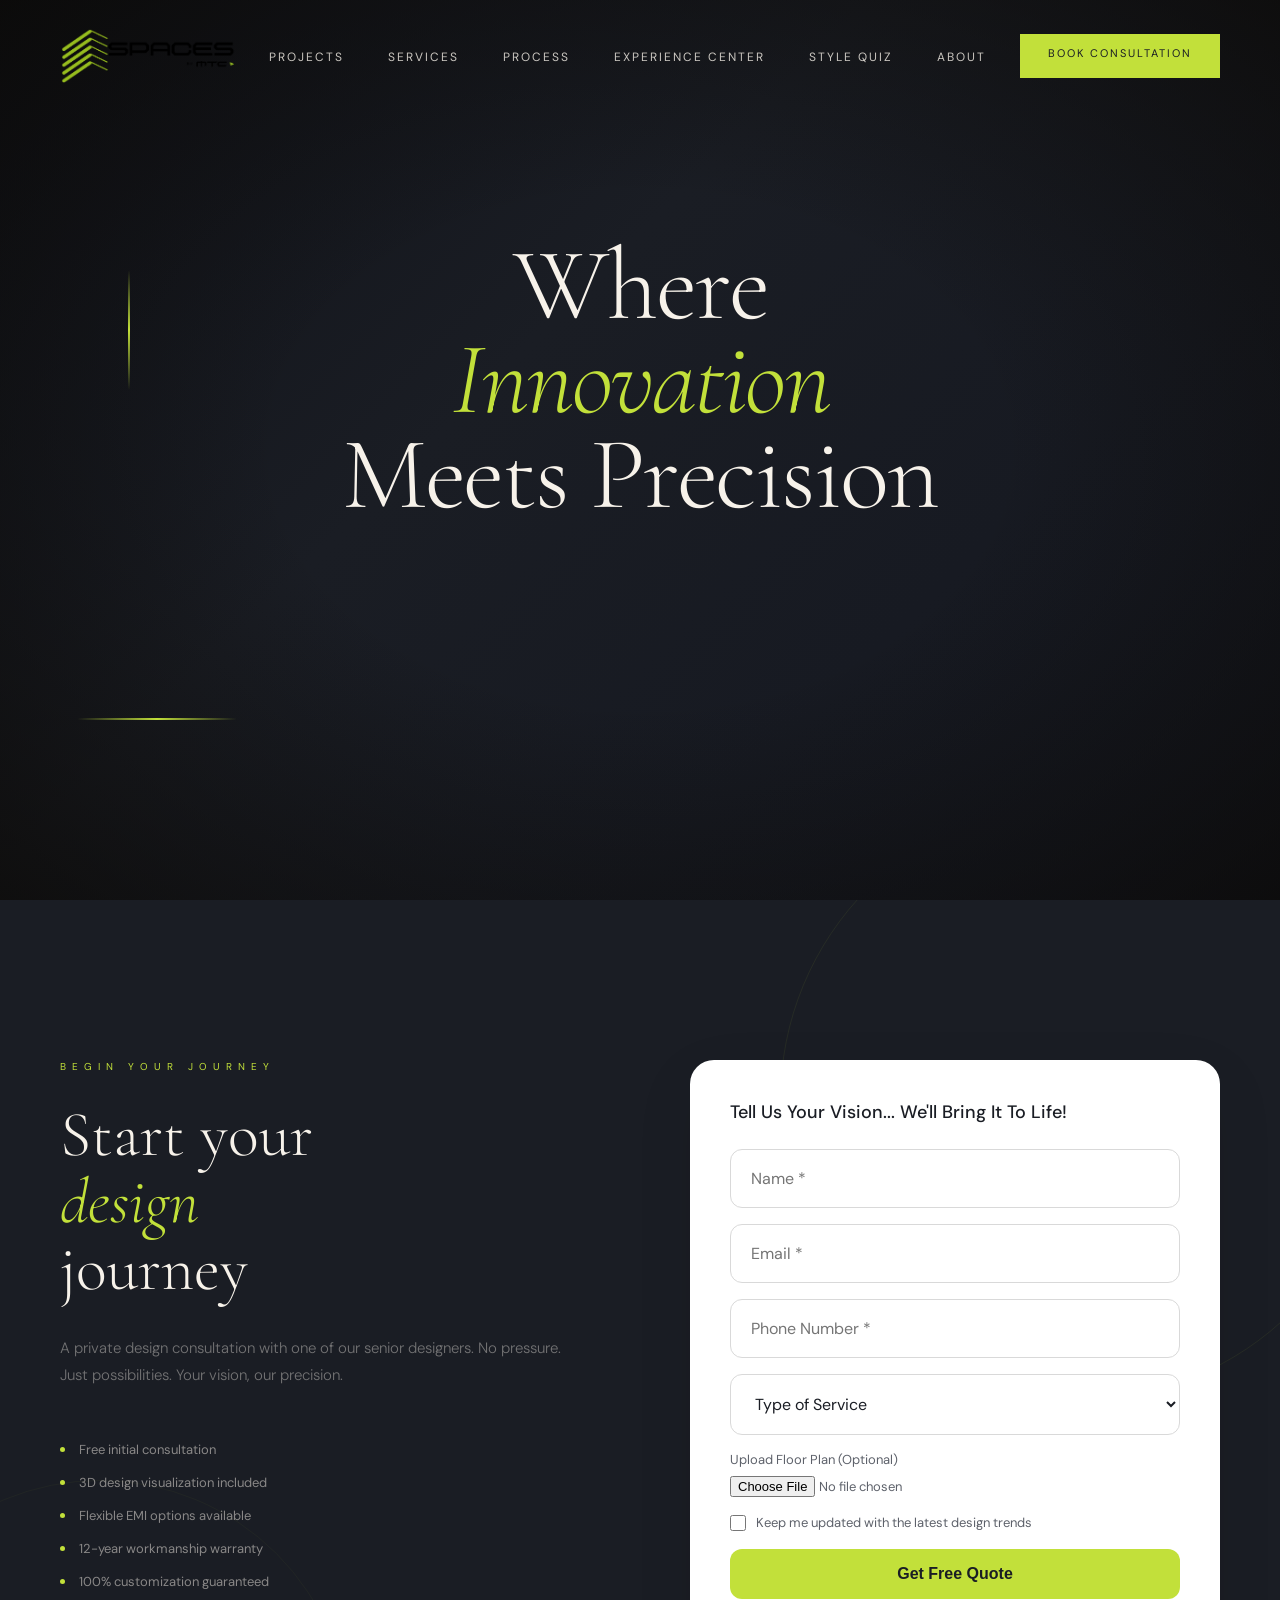
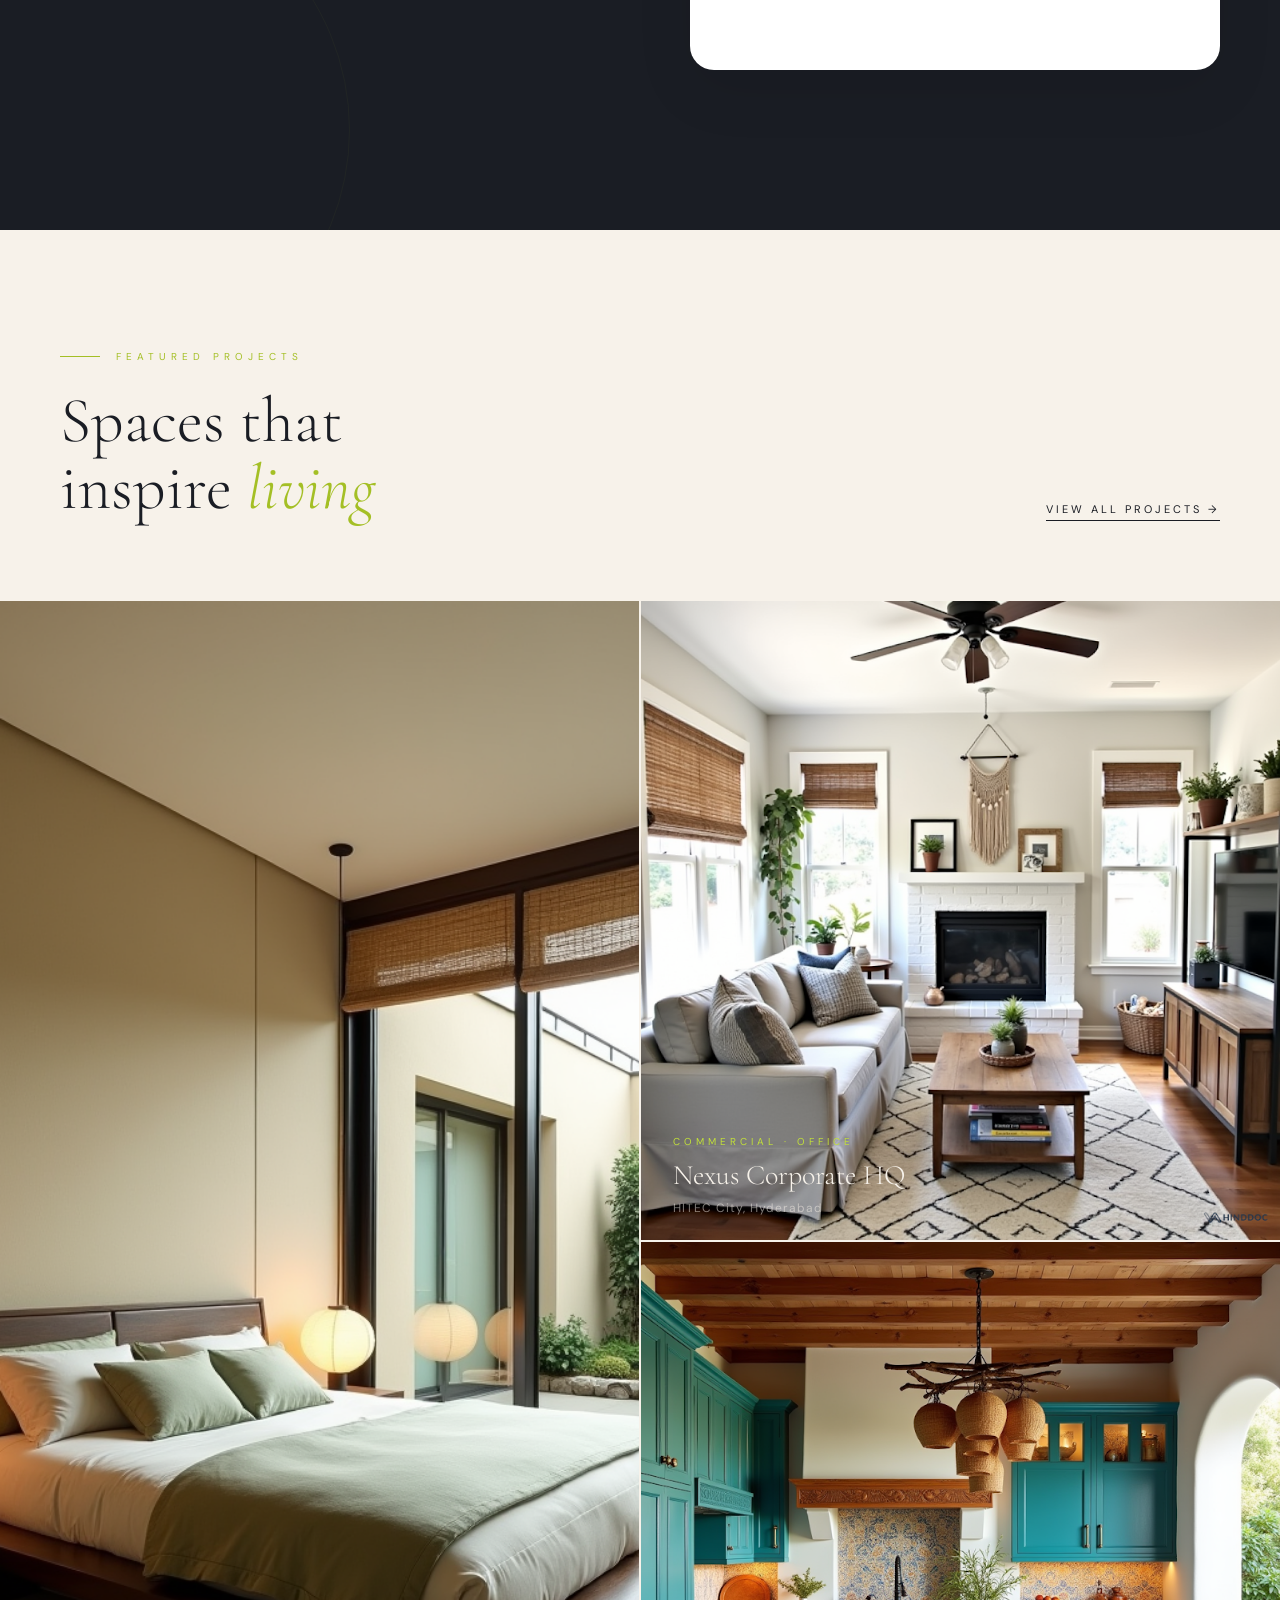
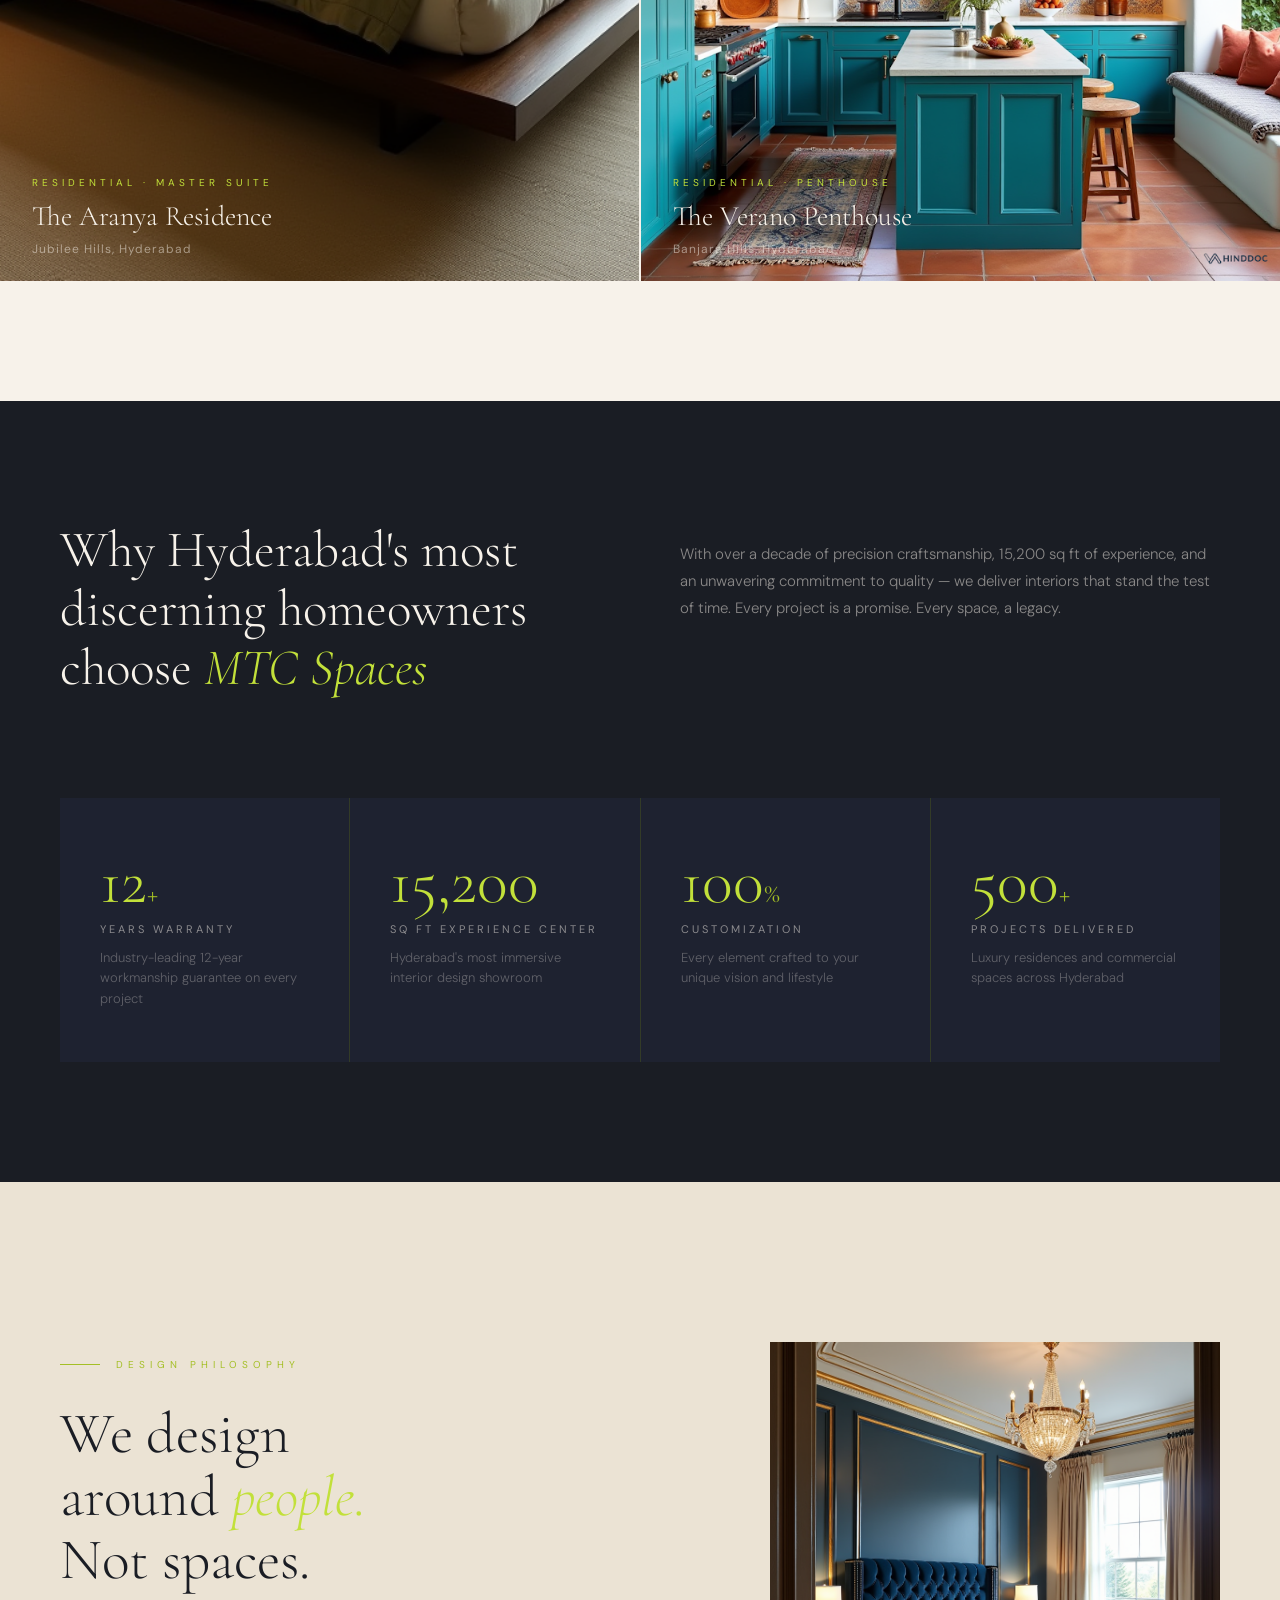
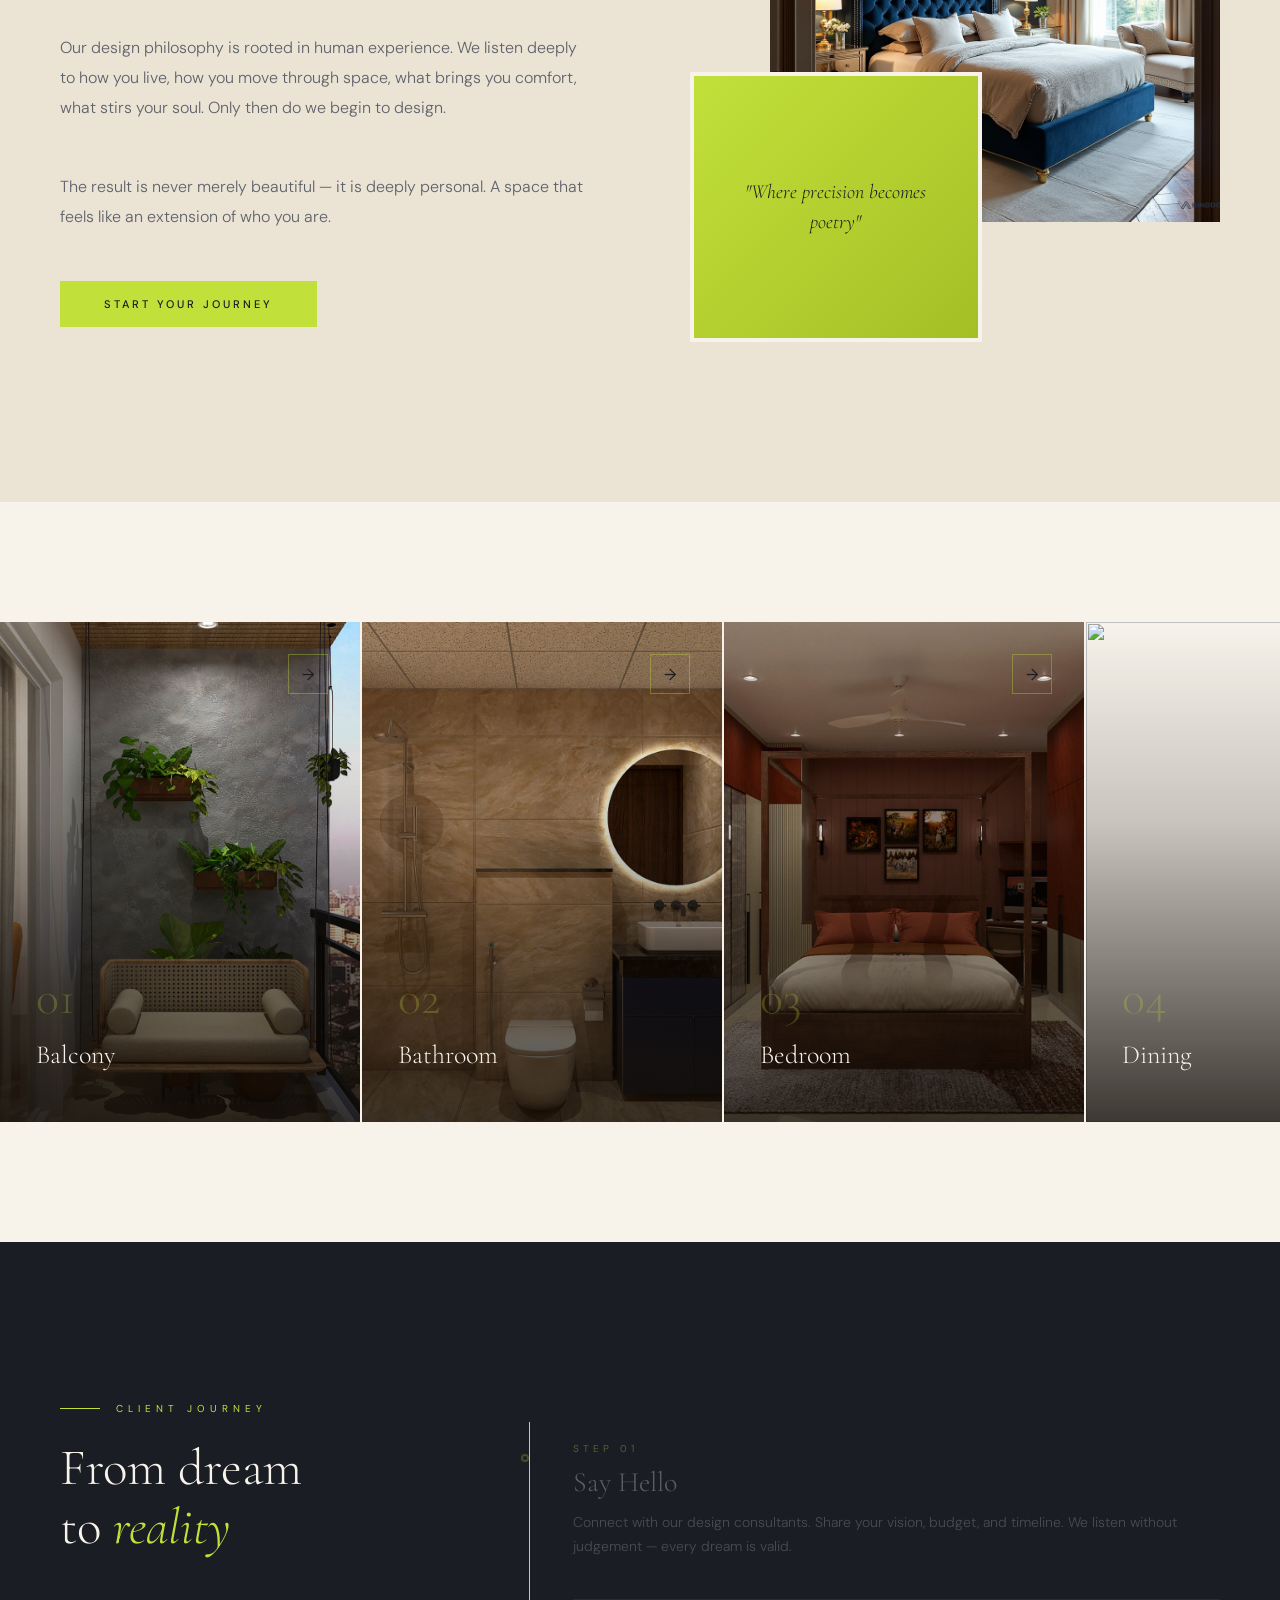
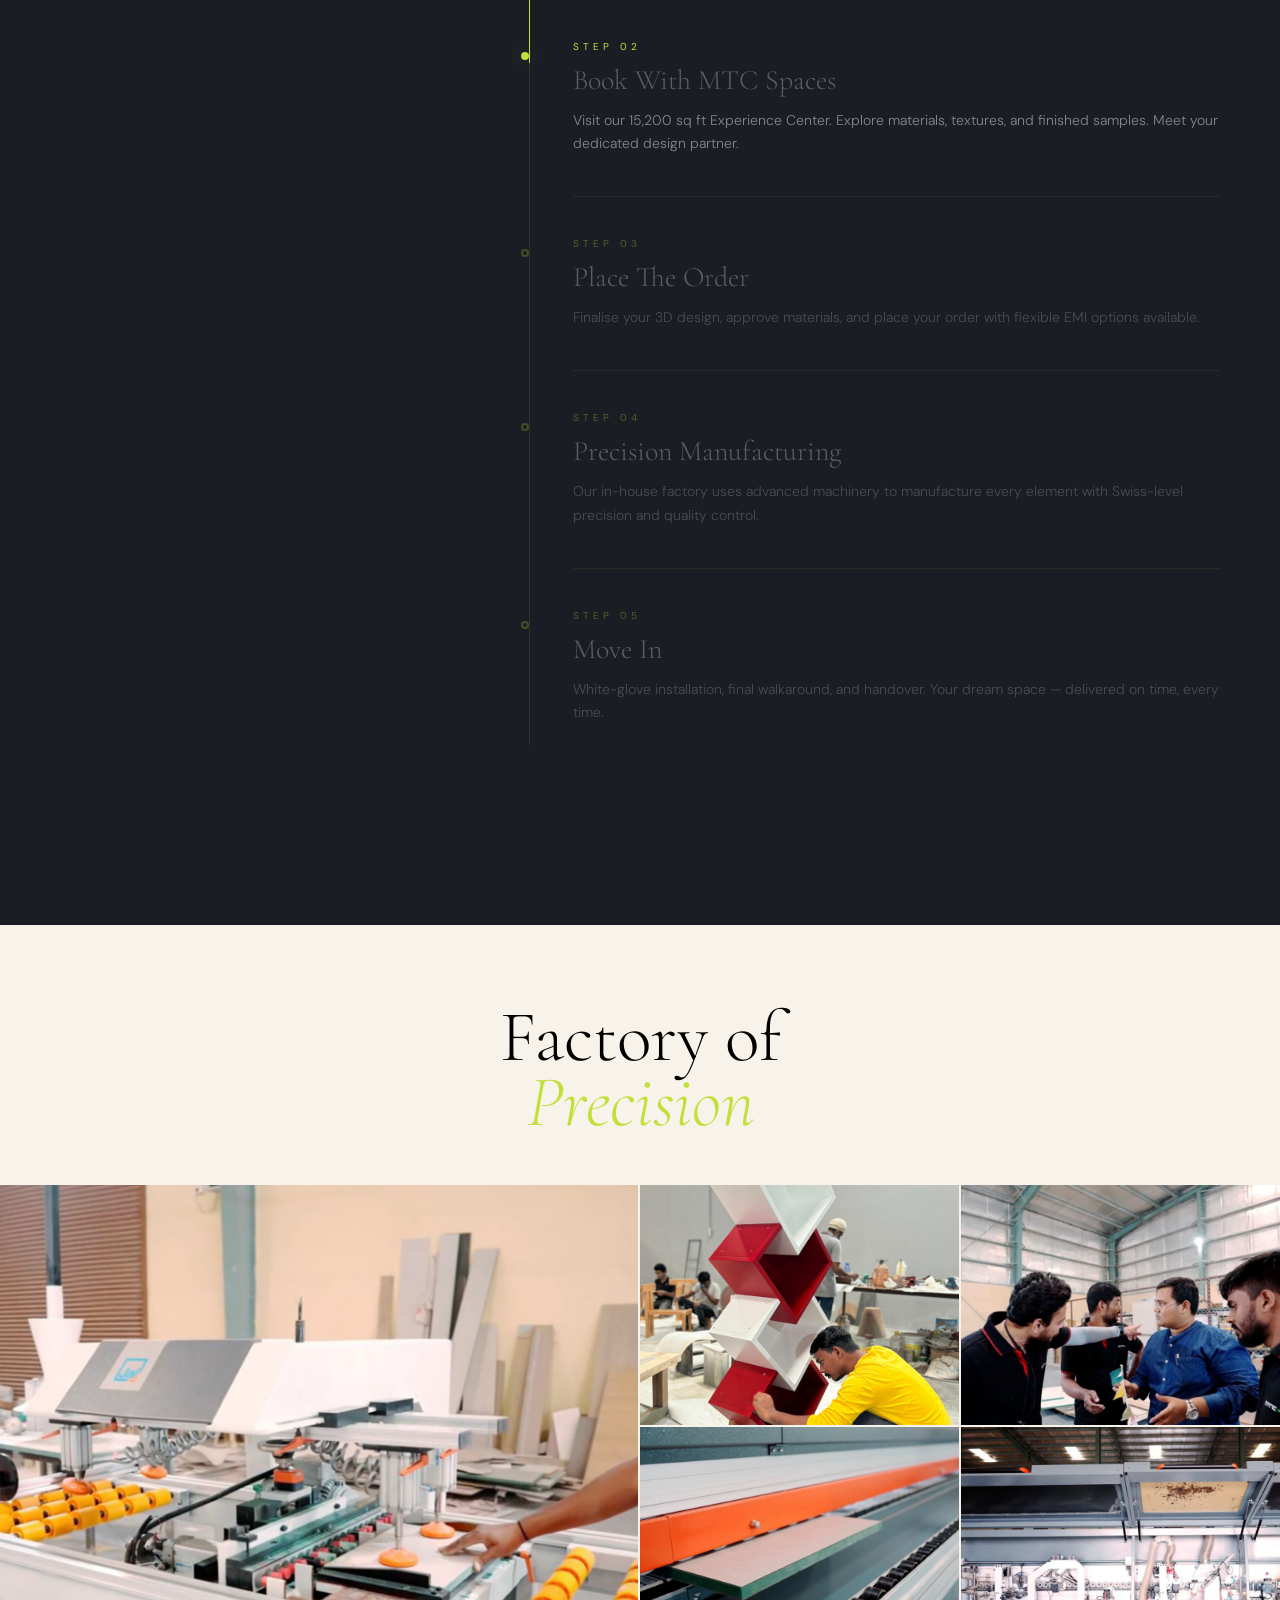
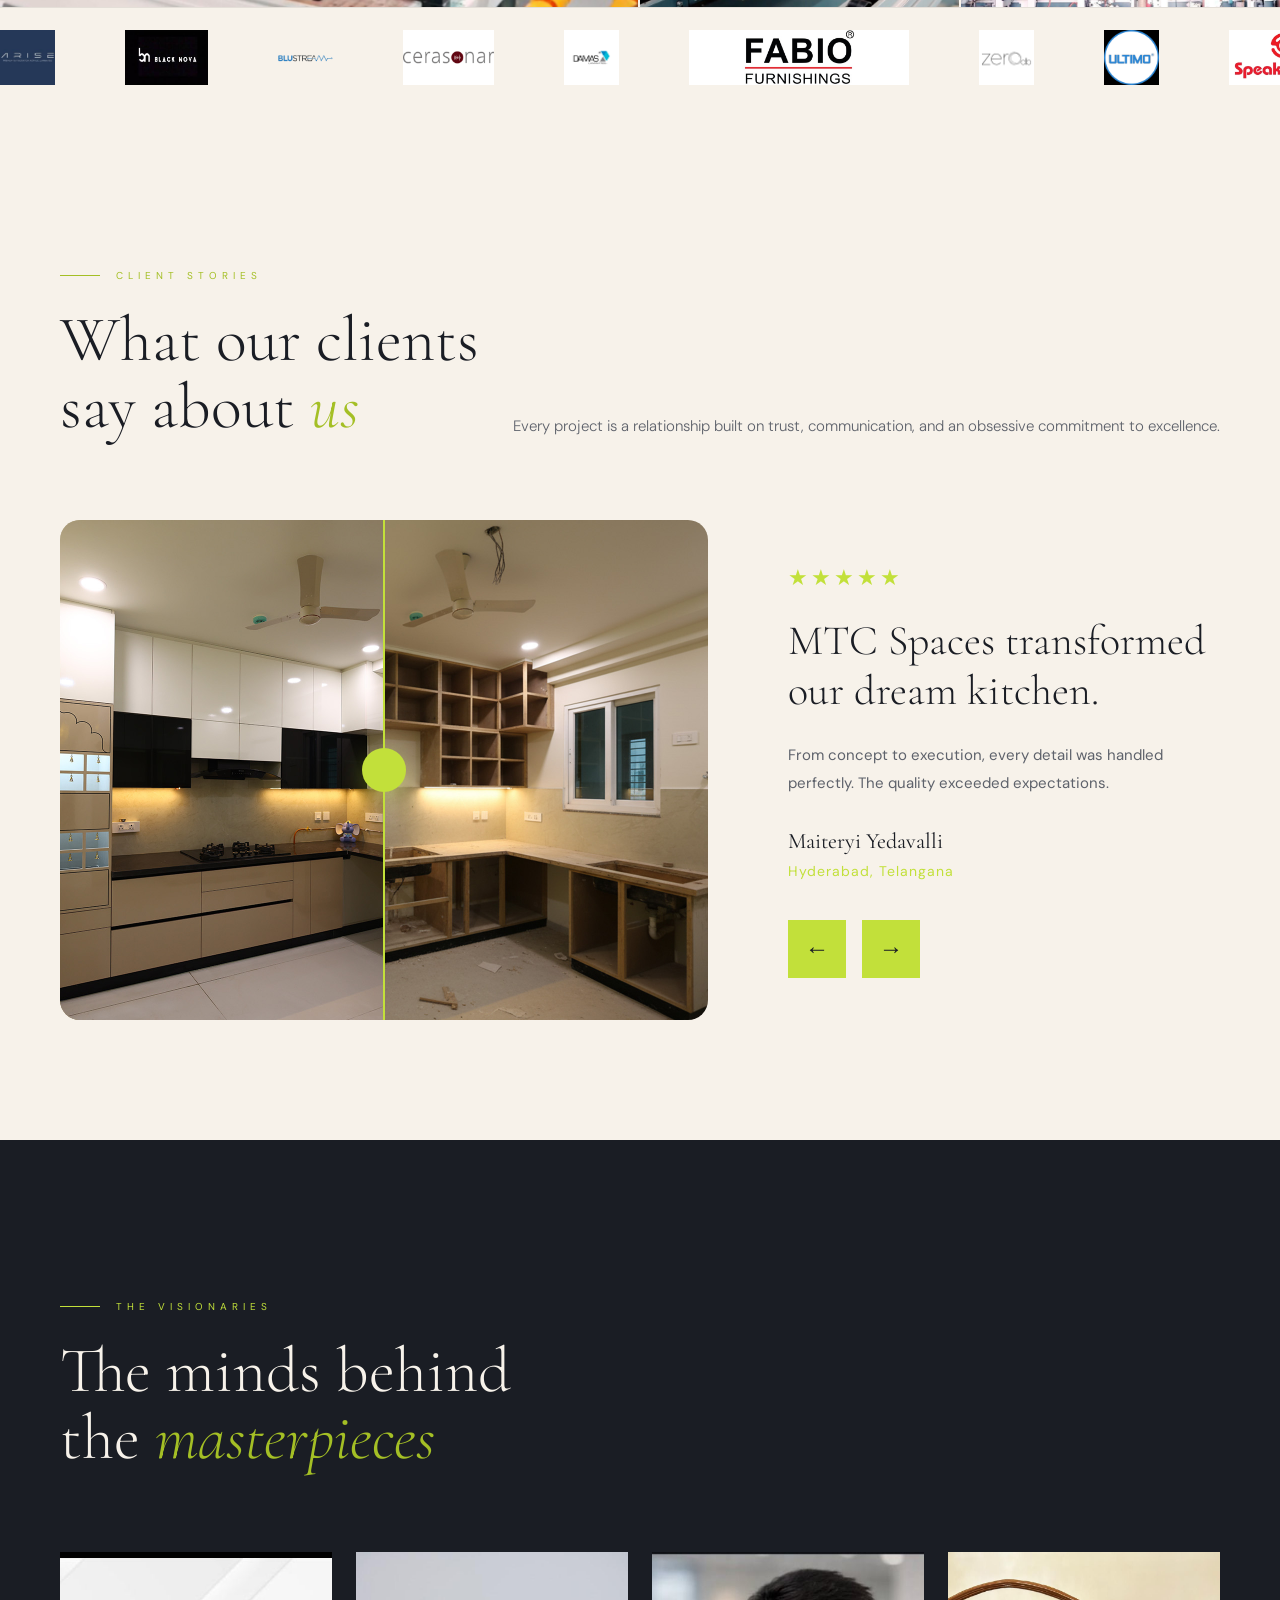
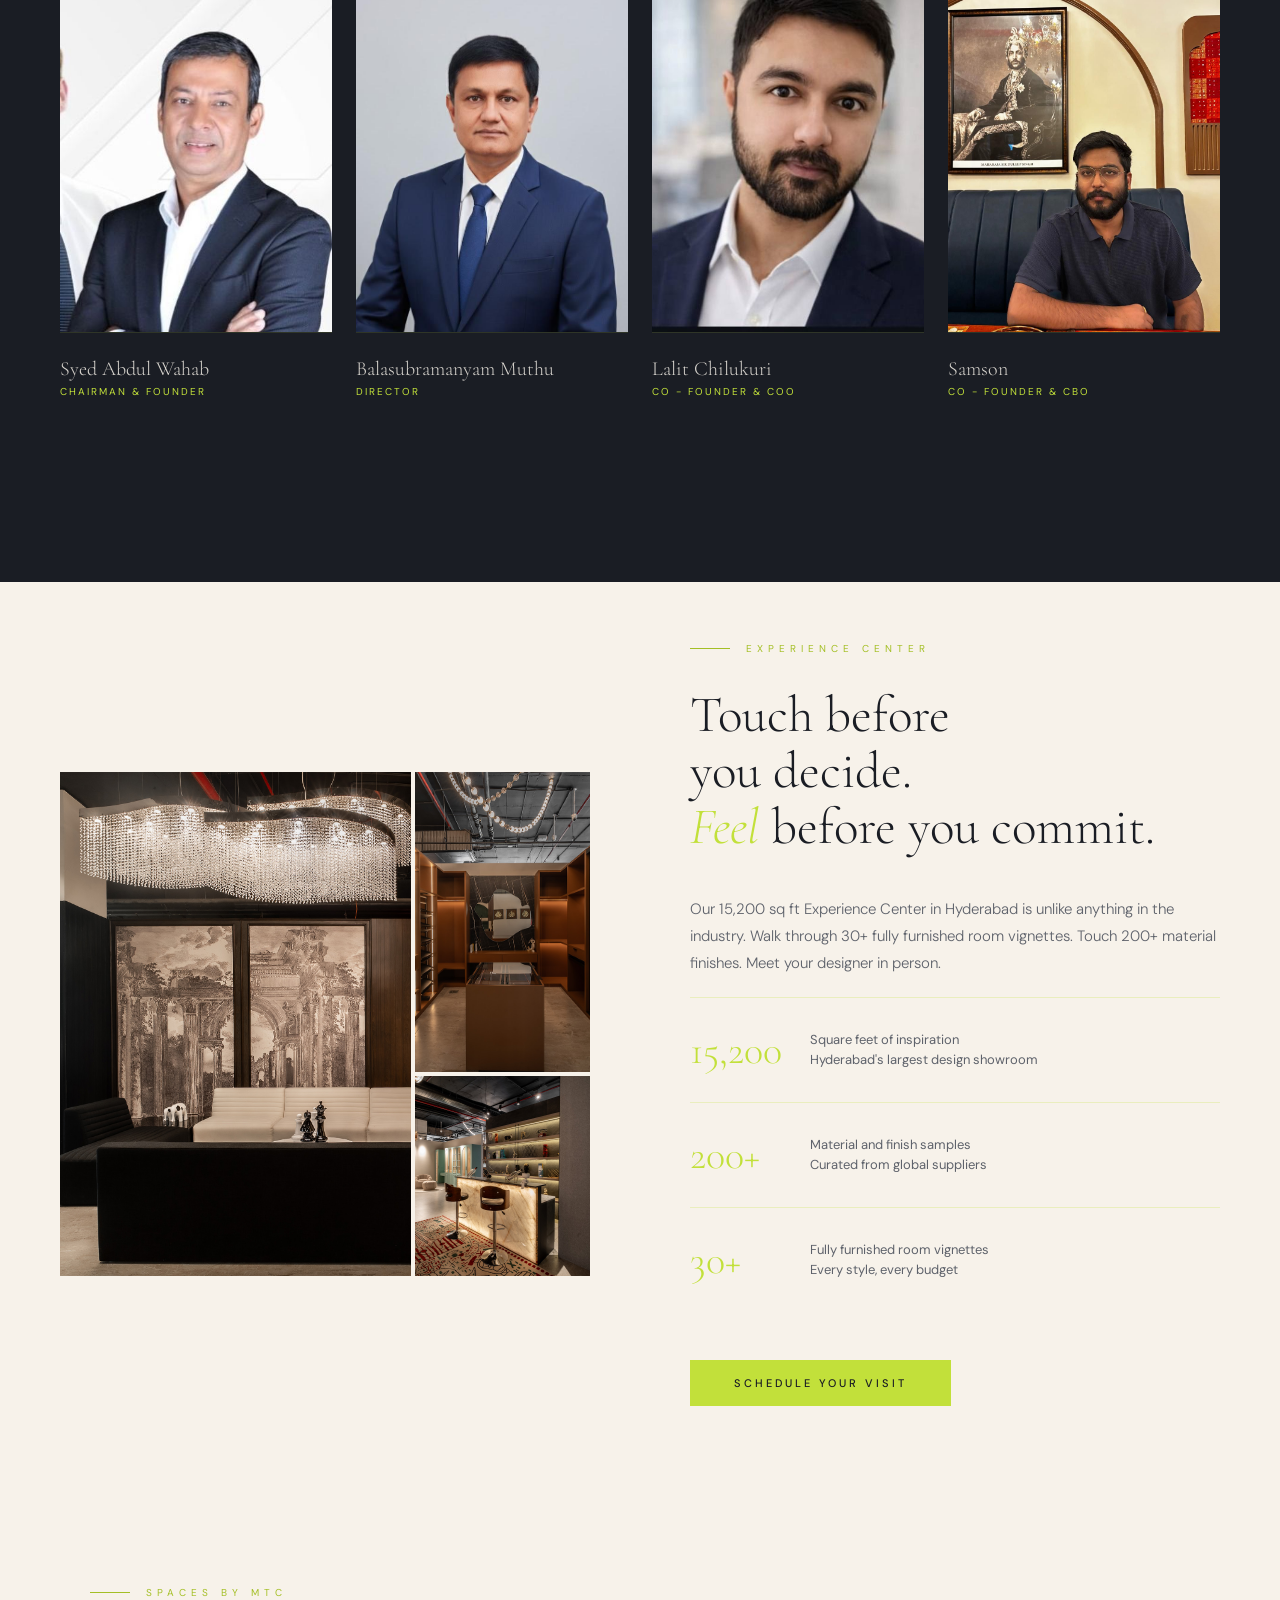
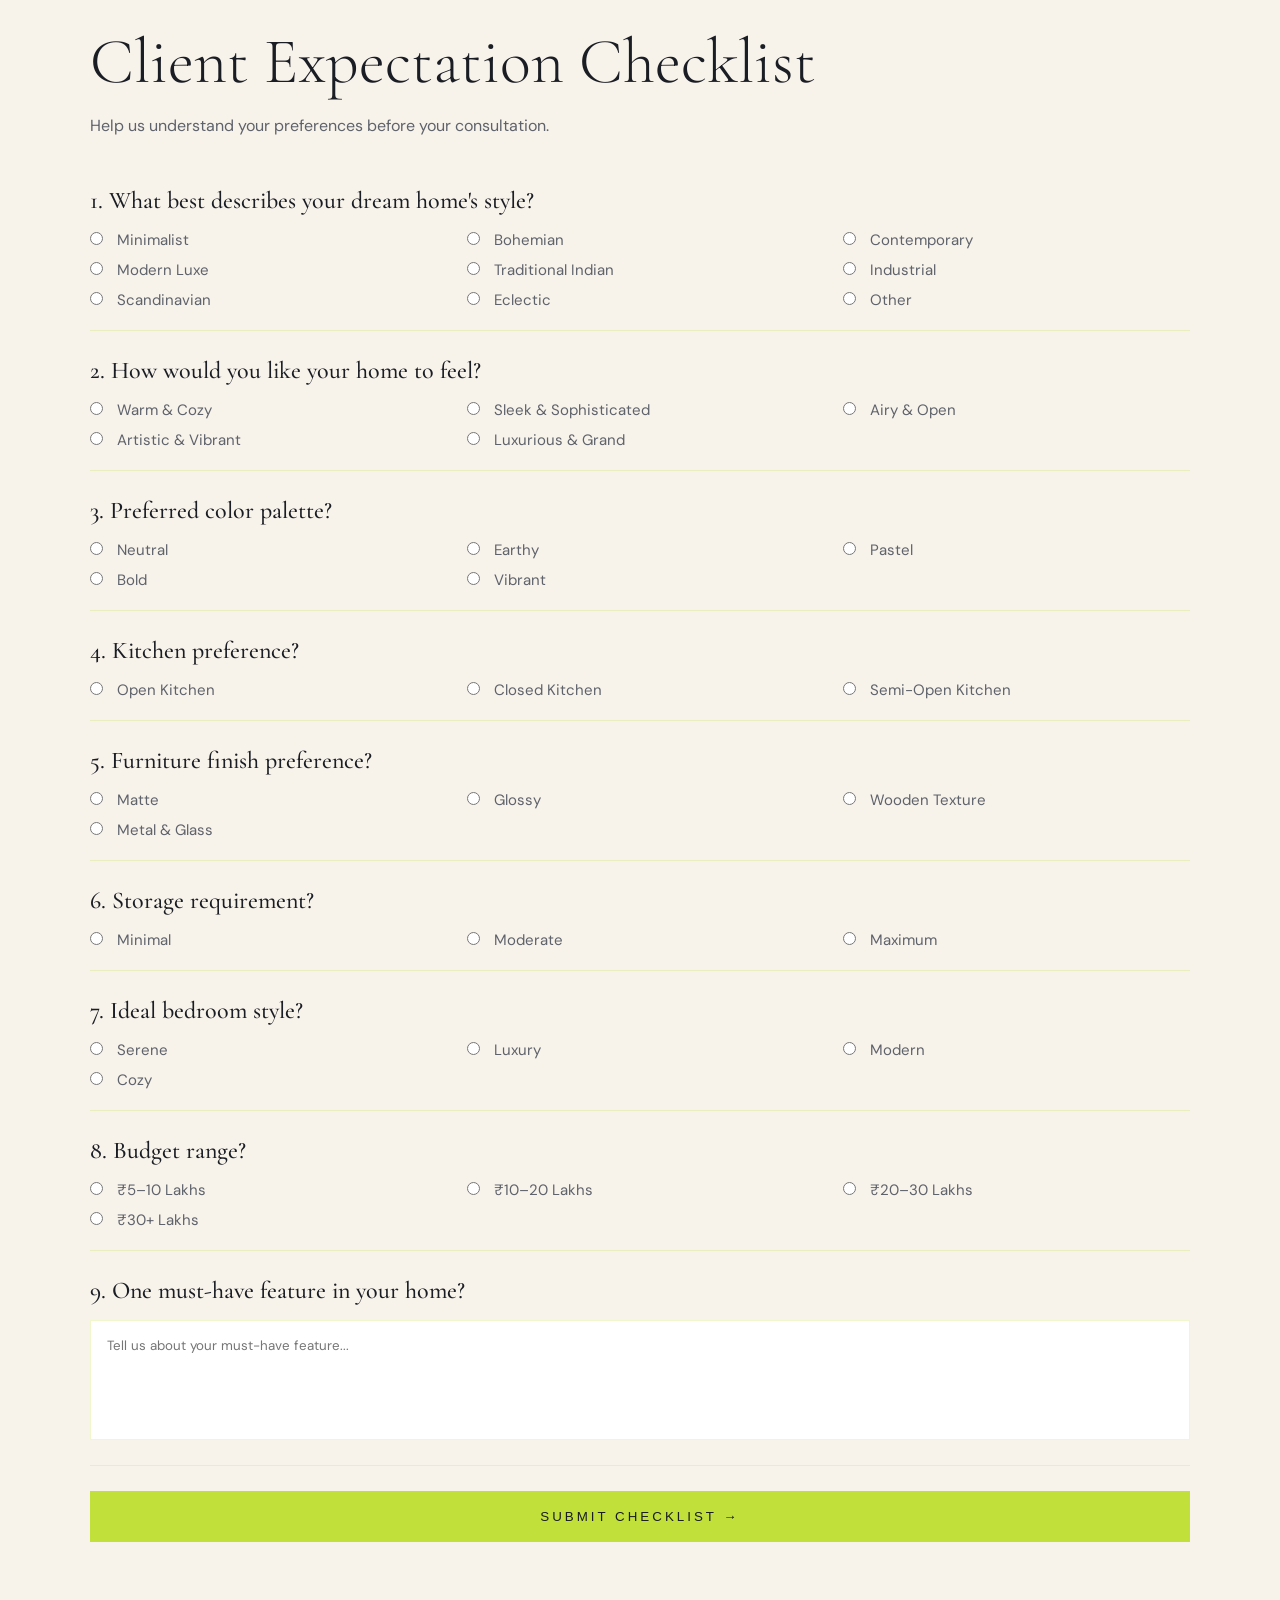
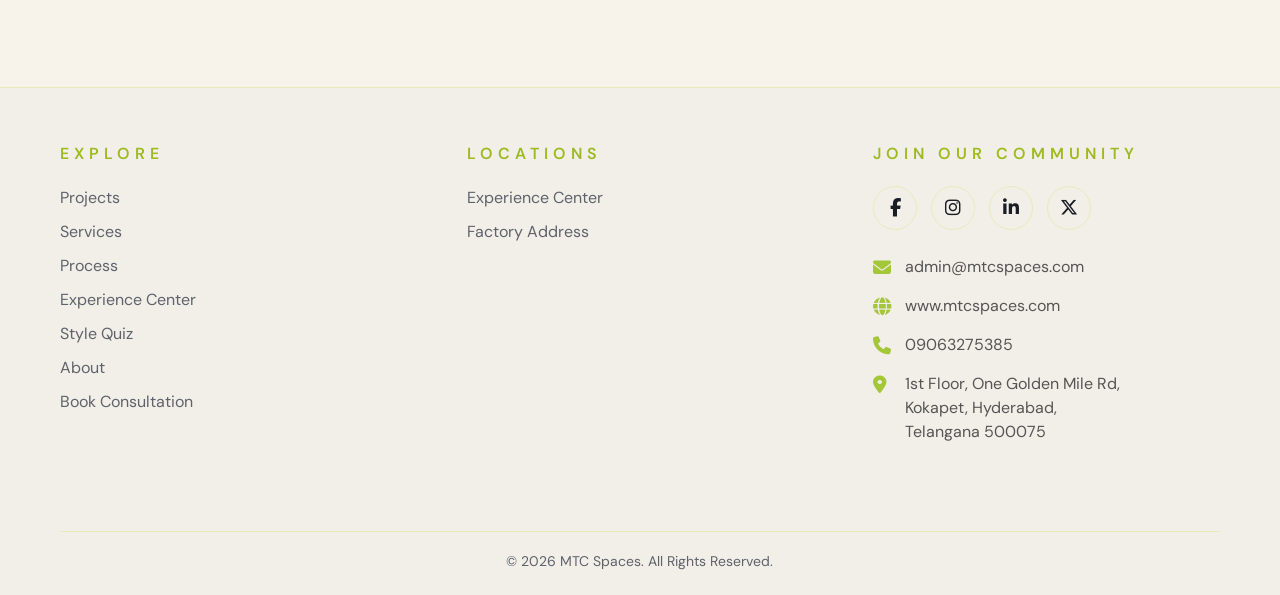
==== commit 3b01b16a: "Initial commit" ====
--- a/index.html
+++ b/index.html
@@ -4,6 +4,7 @@
 <meta charset="UTF-8">
 <meta name="viewport" content="width=device-width, initial-scale=1.0">
 <title>MTC Spaces — Where Innovation Meets Precision</title>
+<link rel="icon" type="image/png" href="images/MTClogo/favicon.png">
 <link rel="preconnect" href="https://fonts.googleapis.com">
 <link rel="preconnect" href="https://fonts.gstatic.com" crossorigin>
 <link href="https://fonts.googleapis.com/css2?family=Cormorant+Garamond:ital,wght@0,300;0,400;0,500;0,600;1,300;1,400&family=DM+Sans:wght@300;400;500&display=swap" rel="stylesheet">
@@ -13,37 +14,55 @@
 
 
 <link rel="stylesheet" href="css/main.css">
-
+<link rel="stylesheet" href="css/responsive.css">
 
 </head>
 <body>
 
 
-
+<!-- MOBILE NAV DRAWER -->
+<div class="mobile-nav-drawer" id="mobileNavDrawer">
+  <button class="mobile-nav-close" id="mobileNavClose" aria-label="Close menu">✕</button>
+  <a href="#projects" class="mobile-nav-link">Projects</a>
+  <a href="#services" class="mobile-nav-link">Services</a>
+  <a href="#factory" class="mobile-nav-link">Process</a>
+  <a href="#experience" class="mobile-nav-link">Experience Center</a>
+  <a href="#quiz-style" class="mobile-nav-link">Style Quiz</a>
+  <a href="#leadership" class="mobile-nav-link">About</a>
+  <a href="#booking" class="mobile-nav-cta mobile-nav-link">Book Consultation</a>
+</div>
 
 <!-- NAVIGATION -->
 <nav id="nav">
-  <a href="#" class="nav-logo">MTC SPACES</a>
+  <a href="#" class="nav-logo">
+    <img src="images/MTClogo/Artboard 1 (1).png" alt="MTC Spaces Logo">
+  </a>
   <ul class="nav-links">
     <li><a href="#projects">Projects</a></li>
     <li><a href="#services">Services</a></li>
     <li><a href="#factory">Process</a></li>
     <li><a href="#experience">Experience Center</a></li>
-    <a href="#quiz-style">Style Quiz</a>
+   <li> <a href="#quiz-style">Style Quiz</a></li>
     <li><a href="#leadership">About</a></li>
   </ul>
   <a href="#booking" class="nav-cta">Book Consultation</a>
-  <div class="nav-toggle" id="navToggle">
-    <div class="toggle-bar"></div>
-    <div class="toggle-bar"></div>
-  </div>
+  <button class="nav-toggle" id="navToggle" aria-label="Open menu" aria-expanded="false">
+    <span class="toggle-bar"></span>
+    <span class="toggle-bar"></span>
+  </button>
 </nav>
 
 <!-- SECTION 1: HERO -->
 <section id="hero">
   <div class="hero-bg"></div>
-  <img src="https://drive.google.com/thumbnail?id=1r49h_t9mSK06Yt1YTXb7feG1vLHstDDY&sz=w1920" alt="" style="position:absolute;inset:0;width:100%;height:100%;object-fit:cover;opacity:0.22;z-index:0;pointer-events:none;">
-  <div class="hero-grid"></div>
+  <video
+  class="hero-video"
+  autoplay
+  muted
+  loop
+  playsinline>
+  <source src="images/hero/WhatsApp Video 2026-06-06 at 13.04.49.mp4" type="video/mp4">
+</video>  <div class="hero-grid"></div>
   <div class="hero-vignette"></div>
   <div class="hero-float float-1"></div>
   <div class="hero-float float-2"></div>
@@ -107,7 +126,7 @@
 
       </div>
 
-      <div class="reveal" style="transition-delay:0.2s">
+      <div class="reveal booking-form-wrapper" style="transition-delay:0.2s">
       
         <div class="booking-form">
 
@@ -115,41 +134,57 @@
             Tell Us Your Vision... We'll Bring It To Life!
           </h3>
         
-          <input type="text"
-                 class="form-field"
-                 placeholder="Name *"
-                 required>
-        
-          <input type="email"
-                 class="form-field"
-                 placeholder="Email *"
-                 required>
-        
-          <input type="tel"
-                 class="form-field"
-                 placeholder="Phone Number *"
-                 required>
-        
-          <select class="form-field" required>
-              <option value="">Type of Service</option>
-              <option>Residential Interiors</option>
-              <option>Commercial Interiors</option>
-              <option>Bespoke Furniture</option>
-          </select>
+          <input
+  id="name"
+  type="text"
+  class="form-field"
+  placeholder="Name *"
+  required>
+
+<input
+  id="email"
+  type="email"
+  class="form-field"
+  placeholder="Email *"
+  required>
+
+<input
+  id="phone"
+  type="tel"
+  class="form-field"
+  placeholder="Phone Number *"
+  required>
+
+<select
+  id="service"
+  class="form-field"
+  required>
+    <option value="">Type of Service</option>
+    <option>Residential Interiors</option>
+    <option>Commercial Interiors</option>
+    <option>Bespoke Furniture</option>
+</select>
         
           <div class="upload-block">
               <label>Upload Floor Plan (Optional)</label>
               <input type="file">
           </div>
         
+
           <label class="checkbox-row">
-              <input type="checkbox">
+            <input
+            id="newsletter"
+            type="checkbox">
               Keep me updated with the latest design trends
           </label>
         
-          <button class="form-submit">
-              Get Free Quote
-          </button>
+          <button
+  id="submitForm"
+  class="form-submit">
+  Get Free Quote
+</button>
+
+<div id="formMessage"></div>
         
         </div>
         </div>
@@ -160,7 +195,7 @@
 
 
 
-<!-- SECTION 3: MANIFESTO -->
+<!-- SECTION 3: MANIFESTO --
 <section id="manifesto">
   <div class="manifesto-inner">
     <div class="manifesto-line">
@@ -183,7 +218,7 @@
       <span>Precision in every detail.<br><em>Excellence in every space.</em></span>
     </div>
   </div>
-</section>
+</section> -->
 
 
 
@@ -199,7 +234,7 @@
   </div>
   <div class="projects-grid">
     <div class="project-card">
-      <img class="project-img" src="https://drive.google.com/thumbnail?id=16gp6fEFtVB_65Rt1rdJ7EvRTdRBRP4kU&sz=w1200" alt="Aranya Residence - Master Bedroom">
+      <img class="project-img" src="images/projects/projects1.jpg" alt="Aranya Residence - Master Bedroom">
      
 
       <div class="project-label">
@@ -209,7 +244,7 @@
       </div>
     </div>
     <div class="project-card">
-      <img class="project-img" src="https://drive.google.com/thumbnail?id=1u_LQtg_rY6799qGMDT6dVgDPc9A2KvwL&sz=w800" alt="Nexus Corporate HQ - Living Space" style="min-height:320px">
+      <img class="project-img" src="images/projects/projects2.jpg" alt="Nexus Corporate HQ - Living Space" style="min-height:320px">
       
       <div class="project-label">
       <span class="project-tag">Commercial · Office</span>
@@ -219,7 +254,7 @@
       </div>
    
     <div class="project-card">
-      <img class="project-img" src="https://drive.google.com/thumbnail?id=1bjikeozQwniAPjpR3GUms9C2-2bmrV1_&sz=w800" alt="Verano Penthouse - Kitchen" style="min-height:320px">
+      <img class="project-img" src="images/projects/projects3.jpg" alt="Verano Penthouse - Kitchen" style="min-height:320px">
       
       <div class="project-label">
         <span class="project-tag">Residential · Penthouse</span>
@@ -237,8 +272,7 @@
         <div class="project-loc">Gachibowli, Hyderabad</div>
       </div>
     </div> -->
-  </div>
-</div>
+ 
 </div>
 </section>
 
@@ -292,7 +326,7 @@
     </div>
     <div class="philosophy-visual reveal">
       <div class="phil-img-main" style="background:none;overflow:hidden">
-        <img src="https://drive.google.com/thumbnail?id=1GlGyYlvO7OmCeQ-36_JHBwfS8c0ZEzAt&sz=w1200" alt="MTC Spaces Interior Design" style="width:100%;height:100%;object-fit:cover;display:block;">
+        <img src="images/philosophy/pil.jpg" alt="MTC Spaces Interior Design" style="width:100%;height:100%;object-fit:cover;display:block;">
       </div>
       <div class="phil-img-accent">
         <div class="phil-quote">"Where precision becomes poetry"</div>
@@ -301,11 +335,13 @@
   </div>
 </section>
 
+<section id="services">
+
 <div class="services-scroll-track" id="servicesTrack">
 
   <!-- BALCONY -->
   <a href="balcony.html" class="service-tile">
-    <img src="https://drive.google.com/thumbnail?id=1W91FCq2HmJ2Wx8eFC04zdqCBOxmLcz_s&sz=w1200" class="service-bg">
+    <img src="images/services/balcony/balcony1.jpg" class="service-bg">
     <div class="service-overlay"></div>
     <div class="service-content">
       <span class="service-num">01</span>
@@ -317,7 +353,7 @@
 
   <!-- BATHROOM -->
   <a href="bathroom.html" class="service-tile">
-    <img src="images/services/bathroom/thumb.jpeg" class="service-bg">
+    <img src="images/services/bathroom/1.jpg" class="service-bg">
     <div class="service-overlay"></div>
     <div class="service-content">
       <span class="service-num">02</span>
@@ -329,7 +365,7 @@
 
   <!-- BEDROOM -->
   <a href="bedroom.html" class="service-tile">
-    <img src="https://drive.google.com/thumbnail?id=1GlGyYlvO7OmCeQ-36_JHBwfS8c0ZEzAt&sz=w1200" class="service-bg">
+    <img src="images/services/bedroom/Artboard 1.jpg" class="service-bg">
     <div class="service-overlay"></div>
     <div class="service-content">
       <span class="service-num">03</span>
@@ -341,7 +377,7 @@
 
   <!-- DINING -->
   <a href="dining.html" class="service-tile">
-    <img src="https://drive.google.com/thumbnail?id=1IjJHvE9KcP_fX9ubfI7YWgKgl9RFfuiS&sz=w1200" class="service-bg">
+    <img src="images/services/dining/4. Dining_Entrance.png" class="service-bg">
     <div class="service-overlay"></div>
     <div class="service-content">
       <span class="service-num">04</span>
@@ -353,7 +389,7 @@
 
   <!-- KIDS -->
   <a href="kids.html" class="service-tile">
-    <img src="https://drive.google.com/thumbnail?id=10E2ZIPBsjGkBWTFSPar6YilETELc8ACJ&sz=w1200" class="service-bg">
+    <img src="images/services/kidsroom/Artboard 1.jpg" class="service-bg">
     <div class="service-overlay"></div>
     <div class="service-content">
       <span class="service-num">05</span>
@@ -365,7 +401,7 @@
 
   <!-- KITCHEN -->
   <a href="kitchen.html" class="service-tile">
-    <img src="https://drive.google.com/thumbnail?id=1U2Qao9Qu4nT7aXtnQmdBbG7bEkmqZuPQ&sz=w1200" class="service-bg">
+    <img src="images/services/kitchen/kitchen4.jpg" class="service-bg">
     <div class="service-overlay"></div>
     <div class="service-content">
       <span class="service-num">06</span>
@@ -377,7 +413,7 @@
 
   <!-- LIVING -->
   <a href="living.html" class="service-tile">
-    <img src="https://drive.google.com/thumbnail?id=1r49h_t9mSK06Yt1YTXb7feG1vLHstDDY&sz=w1200" class="service-bg">
+    <img src="images/services/living/Living Room 1.jpg" class="service-bg">
     <div class="service-overlay"></div>
     <div class="service-content">
       <span class="service-num">07</span>
@@ -389,7 +425,7 @@
 
   <!-- POOJA -->
   <a href="pooja.html" class="service-tile">
-    <img src="https://drive.google.com/thumbnail?id=1_w1WMx1HgFhW9UaFlSeTcnyw2udz3dJ4&sz=w1200" class="service-bg">
+    <img src="images/services/poojaroom/7.jpg" class="service-bg">
     <div class="service-overlay"></div>
     <div class="service-content">
       <span class="service-num">08</span>
@@ -401,7 +437,7 @@
 
   <!-- WARDROBE -->
   <a href="wardrobe.html" class="service-tile">
-    <img src="https://drive.google.com/thumbnail?id=1Us-MOLPvc_H685qQkI9qOZJyjoGXBqdc&sz=w1200" class="service-bg">
+    <img src="images/services/wardrobe/thumb.jpg" class="service-bg">
     <div class="service-overlay"></div>
     <div class="service-content">
       <span class="service-num">09</span>
@@ -411,7 +447,10 @@
     <div class="service-arrow">→</div>
   </a>
 
+
 </div>
+
+</section>
 <!-- SECTION 7: JOURNEY -->
 <section id="journey">
   <div class="journey-grid">
@@ -455,13 +494,12 @@
     </div>
   </div>
 </section>
-
-<!-- SECTION 8: FACTORY -->
+<!--< SECTION 8: FACTORY 
 <section id="factory">
   <div class="factory-header">
     <div class="factory-eyebrow" id="factoryEyebrow">In-House Manufacturing</div>
     <h2 class="factory-title" id="factoryTitle">Factory of<br><em>Precision</em></h2>
-  </div>
+  </div> 
   <div class="factory-pillars">
     <div class="pillar" id="pillar1">
       <div class="pillar-icon">
@@ -529,14 +567,14 @@
   </div>
 </section>
 
-<!-- BRANDS STRIP -->
+<-- BRANDS STRIP 
 <section id="brands">
   <div class="brands-label">Trusted Partners &amp; Brands We Work With</div>
 
   <div class="brands-marquee">
     <div class="brands-track">
 
-      <!-- Original Logos -->
+      <-- Original Logos --
       <img class="brand-logo" src="https://drive.google.com/thumbnail?id=1CzHF33zrPKGlm39PACVy4bIeXqkJSYhB&sz=w300" alt="Brand Partner">
       <img class="brand-logo" src="https://drive.google.com/thumbnail?id=1VROySkyHTOe5lPSTwzzK-s-deYGCzgsp&sz=w300" alt="Brand Partner">
       <img class="brand-logo" src="https://drive.google.com/thumbnail?id=13Lf32e9c0FZKcyJHsAiSYAcike0ipsYw&sz=w300" alt="Brand Partner">
@@ -548,7 +586,7 @@
       <img class="brand-logo" src="https://drive.google.com/thumbnail?id=1MmVcjrmApJI59hEg0k-dO10tuTuIVllL&sz=w300" alt="Brand Partner">
       <img class="brand-logo" src="https://drive.google.com/thumbnail?id=1j7ZJzbm1Ey2lTfJDzChcAdxbsWz4b8NO&sz=w300" alt="Brand Partner">
 
-      <!-- Duplicate Logos For Infinite Scroll -->
+      <-- Duplicate Logos For Infinite Scroll --
       <img class="brand-logo" src="https://drive.google.com/thumbnail?id=1CzHF33zrPKGlm39PACVy4bIeXqkJSYhB&sz=w300" alt="Brand Partner">
       <img class="brand-logo" src="https://drive.google.com/thumbnail?id=1VROySkyHTOe5lPSTwzzK-s-deYGCzgsp&sz=w300" alt="Brand Partner">
       <img class="brand-logo" src="https://drive.google.com/thumbnail?id=13Lf32e9c0FZKcyJHsAiSYAcike0ipsYw&sz=w300" alt="Brand Partner">
@@ -562,7 +600,103 @@
 
     </div>
   </div>
+</section> 
+-->
+
+<!-- SECTION 8: FACTORY -->
+
+<section id="factory">
+
+  <div class="factory-header">
+    <h2 class="factory-title" id="factoryTitle">
+      Factory of<em><br>Precision</em>
+    </h2>
+  </div>
+
+  <!-- FACTORY IMAGE GRID -->
+
+  <div class="factory-gallery">
+
+    <div class="fac-img fac-img-1">
+      <img src="images/factory/Large - 1.jpg" alt="MTC Spaces Factory">
+    </div>
+
+    <div class="fac-img fac-img-2">
+      <img src="images/factory/Small 1.jpg" alt="MTC Spaces Factory">
+    </div>
+
+    <div class="fac-img fac-img-3">
+      <img src="images/factory/Small 2.jpg" alt="MTC Spaces Factory">
+    </div>
+
+    <div class="fac-img fac-img-4">
+      <img src="images/factory/Small 3.jpg" alt="MTC Spaces Factory">
+    </div>
+
+    <div class="fac-img fac-img-5">
+      <img src="images/factory/Small 4.jpg" alt="MTC Spaces Factory">
+    </div>
+
+  </div>
+
+  <!-- BRANDS INSIDE FACTORY -->
+
+  <div class="factory-brands">
+
+    <div class="brands-track">
+
+      <!-- ORIGINAL SET -->
+
+<img class="brand-logo" src="images/brands/arise premium logo.jpg" alt="Arise Premium">
+<img class="brand-logo" src="images/brands/black nova logo.jpg" alt="Black Nova">
+<img class="brand-logo" src="images/brands/Blustream_3 logo.png" alt="Blustream">
+<img class="brand-logo" src="images/brands/cersonar logo.png" alt="Cersonar">
+<img class="brand-logo" src="images/brands/damas logo.png" alt="Damas Laminates">
+<img class="brand-logo" src="images/brands/fabio logo.jpg" alt="Fabio Furnishings">
+
+<img class="brand-logo" src="images/brands/zerodb logo.png" alt="Zero DB">
+<img class="brand-logo" src="images/brands/ultimo logo.png" alt="Ultimo">
+<img class="brand-logo" src="images/brands/Speaker_craft_logo.png" alt="Speaker Craft">
+<img class="brand-logo" src="images/brands/Royale touche logo.png" alt="Royale Touche">
+<img class="brand-logo" src="images/brands/royal crown logo.svg" alt="Royal Crown">
+<img class="brand-logo" src="images/brands/Mittal-Interio-Logo-02-2048x2048.png" alt="Mittal Interio">
+<img class="brand-logo" src="images/brands/miantic logo.png" alt="Miantic AV">
+<img class="brand-logo" src="images/brands/merino logo.webp" alt="Merino">
+<img class="brand-logo" src="images/brands/maria decor logo.jpg" alt="Maria Decor">
+<img class="brand-logo" src="images/brands/kordz logo.png" alt="Kordz">
+<img class="brand-logo" src="images/brands/kalinga logo.png" alt="Kalinga Stone">
+<img class="brand-logo" src="images/brands/Flair home collection logo.png" alt="Flair Home Collection">
+<img class="brand-logo" src="images/brands/wbrand.jpeg" alt="wbrand">
+
+<!-- DUPLICATE SET -->
+
+<img class="brand-logo" src="images/brands/arise premium logo.jpg" alt="Arise Premium">
+<img class="brand-logo" src="images/brands/black nova logo.jpg" alt="Black Nova">
+<img class="brand-logo" src="images/brands/Blustream_3 logo.png" alt="Blustream">
+<img class="brand-logo" src="images/brands/cersonar logo.png" alt="Cersonar">
+<img class="brand-logo" src="images/brands/damas logo.png" alt="Damas Laminates">
+<img class="brand-logo" src="images/brands/fabio logo.jpg" alt="Fabio Furnishings">
+
+<img class="brand-logo" src="images/brands/zerodb logo.png" alt="Zero DB">
+<img class="brand-logo" src="images/brands/ultimo logo.png" alt="Ultimo">
+<img class="brand-logo" src="images/brands/Speaker_craft_logo.png" alt="Speaker Craft">
+<img class="brand-logo" src="images/brands/Royale touche logo.png" alt="Royale Touche">
+<img class="brand-logo" src="images/brands/royal crown logo.svg" alt="Royal Crown">
+<img class="brand-logo" src="images/brands/Mittal-Interio-Logo-02-2048x2048.png" alt="Mittal Interio">
+<img class="brand-logo" src="images/brands/miantic logo.png" alt="Miantic AV">
+<img class="brand-logo" src="images/brands/merino logo.webp" alt="Merino">
+<img class="brand-logo" src="images/brands/maria decor logo.jpg" alt="Maria Decor">
+<img class="brand-logo" src="images/brands/kordz logo.png" alt="Kordz">
+<img class="brand-logo" src="images/brands/kalinga logo.png" alt="Kalinga Stone">
+<img class="brand-logo" src="images/brands/Flair home collection logo.png" alt="Flair Home Collection">
+<img class="brand-logo" src="images/brands/wbrand.jpeg" alt="wbrand">
+    </div>
+
+  </div>
+
 </section>
+<br><br>
+
 <!-- SECTION 9: TESTIMONIALS -->
 <section id="testimonials">
 
@@ -600,7 +734,7 @@
 
         <img
           id="beforeImage"
-          src="images/testimonials/project1-after.jpg"
+          src="images/testimonials/project1-before.jpg"
           alt="Before"
           class="compare-img"
         >
@@ -746,7 +880,7 @@
 
       <div class="gal-cell gal-cell-1" style="background:none;overflow:hidden;padding:0">
         <img id="expImg1"
-             src="images/experience/exp1.jpeg"
+             src="images/experience/exp1.jpg"
              alt="MTC Spaces Experience Center"
              style="width:100%;height:100%;object-fit:cover;display:block;">
         <div class="gal-overlay"></div>
@@ -754,7 +888,7 @@
 
       <div class="gal-cell gal-cell-2" style="background:none;overflow:hidden;padding:0">
         <img id="expImg2"
-             src="images/experience/exp2.jpeg"
+             src="images/experience/exp2.jpg"
              alt="MTC Spaces Kitchen"
              style="width:100%;height:100%;object-fit:cover;display:block;">
         <div class="gal-overlay"></div>
@@ -762,11 +896,13 @@
 
       <div class="gal-cell gal-cell-3" style="background:none;overflow:hidden;padding:0">
         <img id="expImg3"
-             src="images/experience/exp3.jpeg"
+             src="images/experience/exp3.jpg"
              alt="MTC Spaces Wardrobe"
              style="width:100%;height:100%;object-fit:cover;display:block;">
         <div class="gal-overlay"></div>
       </div>
+
+      
 
     </div>
 
@@ -840,7 +976,7 @@
       Help us understand your preferences before your consultation.
     </p>
 
-    <form class="quiz-form">
+    <form id="styleQuizForm" class="quiz-form">
 
       <!-- Q1 -->
 
@@ -848,15 +984,15 @@
         <h3>1. What best describes your dream home's style?</h3>
 
         <div class="quiz-options">
-          <label><input type="radio" name="style"> Minimalist</label>
-          <label><input type="radio" name="style"> Bohemian</label>
-          <label><input type="radio" name="style"> Contemporary</label>
-          <label><input type="radio" name="style"> Modern Luxe</label>
-          <label><input type="radio" name="style"> Traditional Indian</label>
-          <label><input type="radio" name="style"> Industrial</label>
-          <label><input type="radio" name="style"> Scandinavian</label>
-          <label><input type="radio" name="style"> Eclectic</label>
-          <label><input type="radio" id="otherStyle" name="style"> Other</label>
+          <label><input type="radio" name="style" value="Minimalist"> Minimalist</label>
+          <label><input type="radio" name="style" value="Bohemian"> Bohemian</label>
+          <label><input type="radio" name="style" value="Contemporary"> Contemporary</label>
+          <label><input type="radio" name="style" value="Modern Luxe"> Modern Luxe</label>
+          <label><input type="radio" name="style" value="Traditional Indian"> Traditional Indian</label>
+          <label><input type="radio" name="style" value="Industrial"> Industrial</label>
+          <label><input type="radio" name="style" value="Scandinavian"> Scandinavian</label>
+          <label><input type="radio" name="style" value="Eclectic"> Eclectic</label>
+          <label><input type="radio" id="otherStyle" name="style" value="Other"> Other</label>
         </div>
 
         <input
@@ -873,11 +1009,11 @@
         <h3>2. How would you like your home to feel?</h3>
 
         <div class="quiz-options">
-          <label><input type="radio" name="feel"> Warm & Cozy</label>
-          <label><input type="radio" name="feel"> Sleek & Sophisticated</label>
-          <label><input type="radio" name="feel"> Airy & Open</label>
-          <label><input type="radio" name="feel"> Artistic & Vibrant</label>
-          <label><input type="radio" name="feel"> Luxurious & Grand</label>
+          <label><input type="radio" name="feel" value="Warm & Cozy"> Warm & Cozy</label>
+          <label><input type="radio" name="feel" value="Sleek & Sophisticated"> Sleek & Sophisticated</label>
+          <label><input type="radio" name="feel" value="Airy & Open"> Airy & Open</label>
+          <label><input type="radio" name="feel" value="Artistic & Vibrant"> Artistic & Vibrant</label>
+          <label><input type="radio" name="feel" value="Luxurious & Grand"> Luxurious & Grand</label>
         </div>
       </div>
 
@@ -887,11 +1023,11 @@
         <h3>3. Preferred color palette?</h3>
 
         <div class="quiz-options">
-          <label><input type="radio" name="palette"> Neutral</label>
-          <label><input type="radio" name="palette"> Earthy</label>
-          <label><input type="radio" name="palette"> Pastel</label>
-          <label><input type="radio" name="palette"> Bold</label>
-          <label><input type="radio" name="palette"> Vibrant</label>
+          <label><input type="radio" name="palette" value="Neutral"> Neutral</label>
+          <label><input type="radio" name="palette" value="Earthy"> Earthy</label>
+          <label><input type="radio" name="palette" value="Pastel"> Pastel</label>
+          <label><input type="radio" name="palette" value="Bold"> Bold</label>
+          <label><input type="radio" name="palette" value="Vibrant"> Vibrant</label>
         </div>
       </div>
 
@@ -901,9 +1037,9 @@
         <h3>4. Kitchen preference?</h3>
 
         <div class="quiz-options">
-          <label><input type="radio" name="kitchen"> Open Kitchen</label>
-          <label><input type="radio" name="kitchen"> Closed Kitchen</label>
-          <label><input type="radio" name="kitchen"> Semi-Open Kitchen</label>
+          <label><input type="radio" name="kitchen" value="Open Kitchen"> Open Kitchen</label>
+          <label><input type="radio" name="kitchen" value="Closed Kitchen"> Closed Kitchen</label>
+          <label><input type="radio" name="kitchen" value="Semi-Open Kitchen"> Semi-Open Kitchen</label>
         </div>
       </div>
 
@@ -913,10 +1049,10 @@
         <h3>5. Furniture finish preference?</h3>
 
         <div class="quiz-options">
-          <label><input type="radio" name="finish"> Matte</label>
-          <label><input type="radio" name="finish"> Glossy</label>
-          <label><input type="radio" name="finish"> Wooden Texture</label>
-          <label><input type="radio" name="finish"> Metal & Glass</label>
+          <label><input type="radio" name="finish" value="Matte"> Matte</label>
+          <label><input type="radio" name="finish" value="Glossy"> Glossy</label>
+          <label><input type="radio" name="finish" value="Wooden Texture"> Wooden Texture</label>
+          <label><input type="radio" name="finish" value="Metal & Glass"> Metal & Glass</label>
         </div>
       </div>
 
@@ -926,9 +1062,9 @@
         <h3>6. Storage requirement?</h3>
 
         <div class="quiz-options">
-          <label><input type="radio" name="storage"> Minimal</label>
-          <label><input type="radio" name="storage"> Moderate</label>
-          <label><input type="radio" name="storage"> Maximum</label>
+          <label><input type="radio" name="storage" value="Minimal"> Minimal</label>
+          <label><input type="radio" name="storage" value="Moderate"> Moderate</label>
+          <label><input type="radio" name="storage" value="Maximum"> Maximum</label>
         </div>
       </div>
 
@@ -938,10 +1074,10 @@
         <h3>7. Ideal bedroom style?</h3>
 
         <div class="quiz-options">
-          <label><input type="radio" name="bedroom"> Serene</label>
-          <label><input type="radio" name="bedroom"> Luxury</label>
-          <label><input type="radio" name="bedroom"> Modern</label>
-          <label><input type="radio" name="bedroom"> Cozy</label>
+          <label><input type="radio" name="bedroom" value="Serene"> Serene</label>
+          <label><input type="radio" name="bedroom" value="Luxury"> Luxury</label>
+          <label><input type="radio" name="bedroom" value="Modern"> Modern</label>
+          <label><input type="radio" name="bedroom" value="Cozy"> Cozy</label>
         </div>
       </div>
 
@@ -951,19 +1087,20 @@
         <h3>8. Budget range?</h3>
 
         <div class="quiz-options">
-          <label><input type="radio" name="budget"> ₹5–10 Lakhs</label>
-          <label><input type="radio" name="budget"> ₹10–20 Lakhs</label>
-          <label><input type="radio" name="budget"> ₹20–30 Lakhs</label>
-          <label><input type="radio" name="budget"> ₹30+ Lakhs</label>
-        </div>
-      </div>
-
-      <!-- FINAL -->
+          <label><input type="radio" name="budget" value="₹5–10 Lakhs"> ₹5–10 Lakhs</label>
+          <label><input type="radio" name="budget" value="₹10–20 Lakhs"> ₹10–20 Lakhs</label>
+          <label><input type="radio" name="budget" value="₹20–30 Lakhs"> ₹20–30 Lakhs</label>
+          <label><input type="radio" name="budget" value="₹30+ Lakhs"> ₹30+ Lakhs</label>
+        </div>
+      </div>
+
+      <!-- Q9 -->
 
       <div class="quiz-question">
         <h3>9. One must-have feature in your home?</h3>
 
         <textarea
+          id="mustHave"
           class="quiz-textarea"
           placeholder="Tell us about your must-have feature..."
         ></textarea>
@@ -973,6 +1110,8 @@
         Submit Checklist →
       </button>
 
+      <div id="quizMessage"></div>
+
     </form>
 
   </div>
@@ -1003,7 +1142,8 @@
   
               <a href="#style-quiz">Style Quiz</a>
   
-              <a href="#about">About</a>
+              
+              <a href="#leadership">About</a>
   
               <a href="#booking">Book Consultation</a>
   
@@ -1038,41 +1178,62 @@
       </div>
   
       <!-- COLUMN 3 -->
-  
-      <div class="footer-column">
-  
-          <h4>Join Our Community</h4>
-  
-          <div class="footer-social">
-  
-              <a href="https://www.facebook.com/profile.php?id=61563313101426"
-                 target="_blank">
-                  <i class="fa-brands fa-facebook-f"></i>
-              </a>
-  
-              <a href="https://www.instagram.com/spacesbymtc"
-                 target="_blank">
-                  <i class="fa-brands fa-instagram"></i>
-              </a>
-  
-              <a href="https://www.linkedin.com/company/spacesbymtc/"
-                 target="_blank">
-                  <i class="fa-brands fa-linkedin-in"></i>
-              </a>
-  
-              <a href="https://x.com/SpacesByMTC"
-                 target="_blank">
-                  <i class="fa-brands fa-x-twitter"></i>
-              </a>
-  
-          </div>
-  
-      </div>
-  
-  </div>
-  
-    <div class="footer-bottom">
-  
+<div class="footer-column">
+
+  <h4>Join Our Community</h4>
+
+  <div class="footer-social">
+
+      <a href="https://www.facebook.com/profile.php?id=61563313101426" target="_blank">
+          <i class="fa-brands fa-facebook-f"></i>
+      </a>
+
+      <a href="https://www.instagram.com/spacesbymtc" target="_blank">
+          <i class="fa-brands fa-instagram"></i>
+      </a>
+
+      <a href="https://www.linkedin.com/company/spacesbymtc/" target="_blank">
+          <i class="fa-brands fa-linkedin-in"></i>
+      </a>
+
+      <a href="https://x.com/SpacesByMTC" target="_blank">
+          <i class="fa-brands fa-x-twitter"></i>
+      </a>
+
+  </div>
+
+  <!-- Contact Info -->
+  <div class="footer-contact">
+
+      <p>
+          <i class="fa-solid fa-envelope"></i>
+          <a href="mailto:admin@mtcspaces.com">admin@mtcspaces.com</a>
+      </p>
+
+      <p>
+          <i class="fa-solid fa-globe"></i>
+          <a href="https://www.mtcspaces.com" target="_blank">
+              www.mtcspaces.com
+          </a>
+      </p>
+
+      <p>
+          <i class="fa-solid fa-phone"></i>
+          <a href="tel:09063275385">
+            09063275385
+          </a>
+      </p>
+
+      <p>
+          <i class="fa-solid fa-location-dot"></i>
+          1st Floor, One Golden Mile Rd,<br>
+          Kokapet, Hyderabad,<br>
+          Telangana 500075
+      </p>
+
+  </div>
+
+</div>
       <span>
         © 2026 MTC Spaces. All Rights Reserved.
       </span>
--- a/css/main.css
+++ b/css/main.css
@@ -1,3 +1,5 @@
+
+
 :root {
     --ivory: #F7F2EA;
     --beige: #EBE3D4;
@@ -16,7 +18,17 @@
   
   *, *::before, *::after { box-sizing: border-box; margin: 0; padding: 0; }
   
-  html { scroll-behavior: smooth; }
+  html {
+    scroll-behavior: smooth;
+    overflow-x: hidden;
+    /* Hide scrollbar so it doesn't consume layout width on iOS */
+    scrollbar-width: none;
+    -ms-overflow-style: none;
+  }
+  html::-webkit-scrollbar {
+    display: none;
+    width: 0;
+  }
   
   body {
     font-family: 'DM Sans', sans-serif;
@@ -24,6 +36,10 @@
     color: var(--charcoal);
     overflow-x: hidden;
     cursor: default;
+    /* Prevent body from ever being wider than viewport */
+    max-width: 100%;
+    width: 100%;
+    box-sizing: border-box;
   }
   
   /* NAVIGATION */
@@ -43,7 +59,7 @@
     padding: 18px 60px;
     border-bottom: 1px solid var(--border-solid);
   }
-  .nav-logo {
+  /* .nav-logo {
     font-family: 'Cormorant Garamond', serif;
     font-size: 22px;
     font-weight: 500;
@@ -52,7 +68,25 @@
     text-decoration: none;
     transition: color 0.4s;
   }
-  nav.scrolled .nav-logo { color: var(--charcoal); }
+  nav.scrolled .nav-logo { color: var(--charcoal); } */
+
+  .nav-logo{
+    display:flex;
+    align-items:center;
+    text-decoration:none;
+}
+
+.nav-logo img{
+    height:55px;      
+    width:auto;
+    display:block;
+    transition:all 0.3s ease;
+}
+/* .nav-logo img{
+    height:120px;
+    border:1px solid red;
+} */
+
   .nav-links {
     display: flex;
     gap: 44px;
@@ -98,7 +132,7 @@
     background: linear-gradient(135deg, #0f1117 0%, #1a1d24 40%, #141720 100%);
     z-index: 0;
   }
-  .hero-grid {
+  /* .hero-grid {
     position: absolute;
     inset: 0;
     background-image:
@@ -106,7 +140,8 @@
       linear-gradient(90deg, rgba(194,224,58,0.05) 1px, transparent 1px);
     background-size: 80px 80px;
     z-index: 1;
-  }
+  } */
+
   .hero-vignette {
     position: absolute;
     inset: 0;
@@ -121,13 +156,13 @@
     opacity: 0;
     animation: floatIn 2s forwards;
   }
-  .float-1 {
+  /* .float-1 {
     top: 15%; right: 8%;
     width: 280px; height: 360px;
     background: linear-gradient(135deg, rgba(194,224,58,0.12), transparent);
     border: 1px solid rgba(194,224,58,0.18);
     animation-delay: 1.5s;
-  }
+  } */
   .float-2 {
     bottom: 20%; left: 6%;
     width: 160px; height: 2px;
@@ -286,15 +321,31 @@
     font-family: 'DM Sans', sans-serif;
   }
   
+  .hero-video{
+    position:absolute;
+    inset:0;
+    width:100%;
+    height:100%;
+    object-fit:cover;
+
+    z-index:0;
+
+    opacity:0.55;
+    filter:brightness(0.45);
+
+    pointer-events:none;
+}
+
+
   /* SECTION UTILITIES */
   section { position: relative; }
   
   /* Smooth section transitions — blended top fade on dark→light and light→dark */
-  #projects::before,
+  /*#projects::before,
   #philosophy::before,
   #services::before,
-  #testimonials::before,
-  #experience::before {
+   #experience::before */
+   {
     content: '';
     position: absolute;
     top: 0; left: 0; right: 0;
@@ -303,12 +354,13 @@
     z-index: 1;
     pointer-events: none;
   }
-  #manifesto::before,
+  /* #manifesto::before,
   #trust::before,
   #journey::before,
   #factory::before,
   #leadership::before,
-  #booking::before {
+  #booking::before  */
+  {
     content: '';
     position: absolute;
     top: 0; left: 0; right: 0;
@@ -363,6 +415,12 @@
     background: var(--gold);
   }
   
+  #formMessage{
+    margin-top:15px;
+    font-family:'DM Sans',sans-serif;
+    font-size:14px;
+    color:var(--gold);
+}
   
   /* SECTION 3 — MANIFESTO */
   #manifesto {
@@ -770,103 +828,136 @@
   }
   
   /* SECTION 6 — SERVICES */
-  #services {
-    padding: 120px 0;
-    background: var(--ivory);
-    overflow: hidden;
-  }
-  .services-header {
-    padding: 0 60px;
-    margin-bottom: 80px;
-  }
-  .services-scroll-track {
-    overflow-x: auto;
-    display: flex;
-    gap: 2px;
-    padding: 0 60px;
-    scroll-snap-type: x mandatory;
-    scrollbar-width: none;
-    cursor: ew-resize;
-  }
-  .services-scroll-track::-webkit-scrollbar { display: none; }
-  .service-tile {
-    min-width: 360px;
-    height: 500px;
-    flex-shrink: 0;
-    scroll-snap-align: start;
-    position: relative;
-    overflow: hidden;
-    display: flex;
-    align-items: flex-end;
-    padding: 40px 36px;
-    cursor: default;
-  }
-  .service-bg {
-    position: absolute;
-    inset: 0;
-    width: 100%;
-    height: 100%;
-    object-fit: cover;
-    transition: transform 0.8s cubic-bezier(0.23,1,0.32,1);
-  }
-  .service-tile:hover .service-bg { transform: scale(1.06); }
-  
-  
-  .service-overlay {
-    position: absolute;
-    inset: 0;
-    background: linear-gradient(0deg, rgba(15,10,5,0.8) 0%, rgba(15,10,5,0.2) 60%, transparent 100%);
-  }
-  .service-content {
-    position: relative;
-    z-index: 2;
-  }
-  .service-num {
-    font-family: 'Cormorant Garamond', serif;
-    font-size: 48px;
-    font-weight: 300;
-    color: rgba(194,224,58,0.25);
-    margin-bottom: 12px;
-    display: block;
-  }
-  .service-name {
-    font-family: 'Cormorant Garamond', serif;
-    font-size: 26px;
-    font-weight: 300;
-    color: var(--ivory);
-    margin-bottom: 12px;
-  }
-  .service-desc {
-    font-family: 'DM Sans', sans-serif;
-    font-size: 12px;
-    color: rgba(247,242,234,0.5);
-    line-height: 1.6;
-    max-width: 260px;
-    max-height: 0;
-    overflow: hidden;
-    transition: max-height 0.4s, opacity 0.4s;
-    opacity: 0;
-  }
-  .service-tile:hover .service-desc {
-    max-height: 80px;
-    opacity: 1;
-  }
-  .service-arrow {
-    position: absolute;
-    top: 32px; right: 32px;
-    width: 40px; height: 40px;
-    border: 1px solid rgba(194,224,58,0.35);
-    display: flex;
-    align-items: center;
-    justify-content: center;
-    transition: all 0.3s;
-  }
-  .service-tile:hover .service-arrow {
-    background: var(--gold);
-    border-color: var(--gold);
-  }
-  .service-arrow svg { width: 16px; height: 16px; stroke: var(--ivory); }
-  
+#services {
+  padding: 120px 0;
+  background: var(--ivory);
+  overflow: hidden;
+}
+
+.services-header {
+  padding: 0 60px;
+  margin-bottom: 80px;
+}
+
+.services-scroll-track {
+  overflow-x: auto;
+  display: flex;
+  gap: 2px;
+  padding: 0 60px;
+  scroll-snap-type: x mandatory;
+  scrollbar-width: none;
+  cursor: ew-resize;
+}
+
+.services-scroll-track::-webkit-scrollbar {
+  display: none;
+}
+
+.service-tile,
+.service-tile:link,
+.service-tile:visited,
+.service-tile:hover,
+.service-tile:active {
+  min-width: 360px;
+  height: 500px;
+  flex-shrink: 0;
+  scroll-snap-align: start;
+  position: relative;
+  overflow: hidden;
+  display: flex;
+  align-items: flex-end;
+  padding: 40px 36px;
+  cursor: default;
+  text-decoration: none;
+  color: inherit;
+}
+
+.service-bg {
+  position: absolute;
+  inset: 0;
+  width: 100%;
+  height: 100%;
+  object-fit: cover;
+  transition: transform 0.8s cubic-bezier(0.23, 1, 0.32, 1);
+}
+
+.service-tile:hover .service-bg {
+  transform: scale(1.06);
+}
+
+.service-overlay {
+  position: absolute;
+  inset: 0;
+  background: linear-gradient(
+    0deg,
+    rgba(15, 10, 5, 0.8) 0%,
+    rgba(15, 10, 5, 0.2) 60%,
+    transparent 100%
+  );
+}
+
+.service-content {
+  position: relative;
+  z-index: 2;
+}
+
+.service-num {
+  font-family: 'Cormorant Garamond', serif;
+  font-size: 48px;
+  font-weight: 300;
+  color: rgba(194, 224, 58, 0.25);
+  margin-bottom: 12px;
+  display: block;
+}
+
+.service-name {
+  font-family: 'Cormorant Garamond', serif;
+  font-size: 26px;
+  font-weight: 300;
+  color: var(--ivory) !important;
+  margin-bottom: 12px;
+}
+
+.service-desc {
+  font-family: 'DM Sans', sans-serif;
+  font-size: 12px;
+  color: rgba(247, 242, 234, 0.5);
+  line-height: 1.6;
+  max-width: 260px;
+  max-height: 0;
+  overflow: hidden;
+  transition: max-height 0.4s, opacity 0.4s;
+  opacity: 0;
+}
+
+.service-tile:hover .service-desc {
+  max-height: 80px;
+  opacity: 1;
+}
+
+.service-arrow {
+  position: absolute;
+  top: 32px;
+  right: 32px;
+  width: 40px;
+  height: 40px;
+  border: 1px solid rgba(194, 224, 58, 0.35);
+  display: flex;
+  align-items: center;
+  justify-content: center;
+  transition: all 0.3s;
+}
+
+.service-tile:hover .service-arrow {
+  background: var(--gold);
+  border-color: var(--gold);
+}
+
+.service-arrow svg {
+  width: 16px;
+  height: 16px;
+  stroke: var(--ivory);
+}
   /* SECTION 7 — JOURNEY */
   #journey {
     padding: 160px 60px;
@@ -948,7 +1039,7 @@
     margin-bottom: 12px;
     transition: color 0.4s;
   }
-  .step.active .step-title { color: var(--ivory); }
+  /* .step.active .step-title { color: var(--ivory); } */
   .step-body {
     font-family: 'DM Sans', sans-serif;
     font-size: 14px;
@@ -959,7 +1050,9 @@
   }
   .step.active .step-body { color: rgba(247,242,234,0.5); }
   
-  /* SECTION 8 — FACTORY */
+
+   /* ==========================================
+  /* SECTION 8 — FACTORY 
   #factory {
     padding: 160px 0;
     background: #0f1117;
@@ -1085,7 +1178,7 @@
     text-transform: uppercase;
   }
   
-  /* FACTORY PHOTO GALLERY */
+  /* FACTORY PHOTO GALLERY 
   .factory-gallery {
     display: grid;
     grid-template-columns: 2fr 1fr 1fr;
@@ -1110,7 +1203,7 @@
   .fac-img-4 { }
   .fac-img-5 { }
   
-  /* BRAND LOGOS STRIP */
+  /* BRAND LOGOS STRIP 
   #brands {
     background: var(--ivory);
     padding: 60px 60px;
@@ -1175,7 +1268,164 @@
     to {
       transform: translateX(-50%);
     }
-  }
+  } 
+  ========================================== */
+
+/* ==========================================
+   FACTORY + BRANDS COMBINED SECTION
+========================================== */
+
+#factory{
+    background:var(--ivory);
+    padding:80px 0 0;
+    overflow:hidden;
+  }
+  
+  /* FACTORY HEADER */
+  
+  .factory-header{
+    text-align:center;
+    margin-bottom:50px;
+  }
+  
+  .factory-eyebrow{
+    font-size:10px;
+    letter-spacing:4px;
+    text-transform:uppercase;
+    color:var(--gold);
+    margin-bottom:12px;
+  }
+  
+  .factory-title{
+    font-family:'Cormorant Garamond', serif;
+    font-size:72px;
+    line-height:.9;
+    font-weight:300;
+    color:black;
+  }
+  
+  .factory-title em{
+    font-style:italic;
+    color:var(--gold);
+  }
+  
+  /* ==========================================
+     FACTORY IMAGE GRID
+  ========================================== */
+  
+  .factory-gallery{
+    display:grid;
+    grid-template-columns:2fr 1fr 1fr;
+    grid-template-rows:240px 180px;
+    gap:2px;
+    margin:0;
+  }
+  
+  .fac-img{
+    position:relative;
+    overflow:hidden;
+    background:#000;
+  }
+  
+  .fac-img img{
+    width:100%;
+    height:100%;
+    object-fit:cover;
+    display:block;
+    transition:transform .8s cubic-bezier(.23,1,.32,1);
+  }
+  
+  .fac-img:hover img{
+    transform:scale(1.05);
+  }
+  
+  .fac-img-1{
+    grid-row:1 / 3;
+  }
+  
+  /* ==========================================
+     BRANDS STRIP
+  ========================================== */
+  
+  .factory-brands{
+    background:var(--ivory);
+    padding:22px 0;
+    border-top:1px solid rgba(0,0,0,.08);
+    overflow:hidden;
+  }
+  
+  .brands-marquee{
+    overflow:hidden;
+    width:100%;
+  }
+  
+  .brands-track{
+    display:flex;
+    align-items:center;
+    gap:70px;
+    width:max-content;
+    animation:scrollBrands 28s linear infinite;
+  }
+  
+  .brands-track:hover{
+    animation-play-state:paused;
+  }
+  
+  .brand-logo{
+    height:55px;
+    width:auto;
+    object-fit:contain;
+    flex-shrink:0;
+    opacity:1;
+    filter:none;
+    transition:transform .3s ease;
+  }
+  
+  .brand-logo:hover{
+    transform:scale(1.08);
+  }
+  
+  @keyframes scrollBrands{
+    from{
+      transform:translateX(0);
+    }
+    to{
+      transform:translateX(-50%);
+    }
+  }
+  
+  /* ==========================================
+     MOBILE
+  ========================================== */
+  
+  @media(max-width:900px){
+  
+    .factory-title{
+      font-size:52px;
+    }
+  
+    .factory-gallery{
+      grid-template-columns:1fr;
+      grid-template-rows:auto;
+    }
+  
+    .fac-img-1{
+      grid-row:auto;
+    }
+  
+    .fac-img{
+      height:250px;
+    }
+  
+    .brands-track{
+      gap:40px;
+    }
+  
+    .brand-logo{
+      height:42px;
+    }
+  }
+  
   /* ==========================================
      STYLE QUIZ
   ========================================== */
@@ -1606,7 +1856,7 @@
   
   /* SECTION 11 — EXPERIENCE CENTER */
   #experience {
-    padding: 160px 60px;
+    padding: 60px 60px;
     background: var(--ivory);
   }
   .experience-layout {
@@ -1695,6 +1945,9 @@
     opacity:0;
 }
 
+
+
+
   /* SECTION 12 — CTA/BOOKING */
   #booking {
     padding: 160px 60px;
@@ -1931,6 +2184,35 @@
     transform:translateY(-2px);
 }
 
+.footer-contact {
+  margin-top: 25px;
+}
+
+.footer-contact p {
+  display: flex;
+  align-items: flex-start;
+  gap: 12px;
+  margin-bottom: 15px;
+  color: #555;
+  line-height: 1.5;
+}
+
+.footer-contact i {
+  color: #a4c639;
+  font-size: 18px;
+  margin-top: 4px;
+  min-width: 20px;
+}
+
+.footer-contact a {
+  color: #555;
+  text-decoration: none;
+}
+
+.footer-contact a:hover {
+  color: #a4c639;
+}
+
 /* COPYRIGHT */
 
 .footer-bottom{
@@ -1986,4 +2268,70 @@
     .footer-bottom{
         margin-top:25px;
     }
-}+}
+
+
+
+/* .service-num::before,
+.service-num::after,
+.service-content::before,
+.service-content::after,
+.service-tile::before,
+.service-tile::after{
+    display:none !important;
+    content:none !important; 
+}  */
+/* ---- FORM HEADING ---- */
+.form-heading {
+  font-family: 'DM Sans', sans-serif;
+  font-size: 18px;
+  font-weight: 500;
+  color: var(--charcoal);
+  line-height: 1.4;
+  margin-bottom: 8px;
+}
+
+/* ---- FOOTER COPYRIGHT FIX ---- */
+.footer-container > span {
+  grid-column: 1 / -1;
+  text-align: center;
+  display: block;
+  margin-top: 12px;
+  color: var(--light-text);
+  font-size: 14px;
+  padding-top: 20px;
+  border-top: 1px solid var(--border);
+}
+
+/* ---- UPLOAD BLOCK ---- */
+.upload-block {
+  display: flex;
+  flex-direction: column;
+  gap: 8px;
+  font-family: 'DM Sans', sans-serif;
+  font-size: 13px;
+  color: var(--light-text);
+}
+.upload-block input[type="file"] {
+  font-family: 'DM Sans', sans-serif;
+  font-size: 13px;
+}
+
+/* ---- CHECKBOX ROW ---- */
+.checkbox-row {
+  font-family: 'DM Sans', sans-serif;
+  font-size: 13px;
+  color: var(--light-text);
+  display: flex;
+  align-items: center;
+  gap: 10px;
+  cursor: pointer;
+  line-height: 1.5;
+}
+.checkbox-row input[type="checkbox"] {
+  accent-color: var(--gold);
+  width: 16px;
+  height: 16px;
+  flex-shrink: 0;
+  cursor: pointer;
+}
--- a/css/responsive.css
+++ b/css/responsive.css
@@ -0,0 +1,1342 @@
+/* ============================================================
+   MTC SPACES — RESPONSIVE CSS
+   Mobile (≤767px) | Tablet (768px–1023px) | Desktop (≥1024px)
+   Preserved: all design tokens, colors, branding, desktop layout
+   ============================================================ */
+
+/* ============================================================
+   SHARED UTILITIES — APPLY ACROSS ALL BREAKPOINTS
+   ============================================================ */
+
+img, video {
+  max-width: 100%;
+  height: auto;
+}
+
+.reveal {
+  opacity: 0;
+  transform: translateY(30px);
+  transition: opacity 0.8s ease, transform 0.8s ease;
+}
+.reveal.visible {
+  opacity: 1;
+  transform: translateY(0);
+}
+
+/* Minimum touch targets */
+button, .btn-primary, .btn-secondary, .nav-cta,
+.testimonial-nav button, .quiz-submit, .form-submit,
+.back-btn, .nav-toggle {
+  min-height: 44px;
+  min-width: 44px;
+}
+
+/* ============================================================
+   HAMBURGER MENU — Hidden on desktop, shown on mobile/tablet
+   ============================================================ */
+
+.nav-toggle {
+  display: none;
+  flex-direction: column;
+  justify-content: center;
+  align-items: center;
+  gap: 6px;
+  width: 44px;
+  height: 44px;
+  cursor: pointer;
+  z-index: 1100;
+  background: transparent;
+  border: none;
+  padding: 6px;
+  flex-shrink: 0;
+}
+
+.toggle-bar {
+  width: 24px;
+  height: 2px;
+  background: var(--ivory);
+  transition: all 0.35s cubic-bezier(0.23, 1, 0.32, 1);
+  border-radius: 2px;
+  display: block;
+}
+
+nav.scrolled .toggle-bar {
+  background: var(--charcoal);
+}
+
+/* Animate hamburger → X */
+.nav-toggle.open .toggle-bar:nth-child(1) {
+  transform: translateY(8px) rotate(45deg);
+}
+.nav-toggle.open .toggle-bar:nth-child(2) {
+  transform: translateY(-8px) rotate(-45deg);
+}
+
+/* Mobile nav drawer */
+.mobile-nav-drawer {
+  display: none;
+  position: fixed;
+  top: 0;
+  left: 0;
+  right: 0;
+  bottom: 0;
+  background: rgba(26, 29, 36, 0.98);
+  backdrop-filter: blur(20px);
+  z-index: 1050;
+  flex-direction: column;
+  align-items: center;
+  justify-content: center;
+  gap: 36px;
+  padding: 80px 40px 60px;
+}
+
+.mobile-nav-drawer.open {
+  display: flex;
+}
+
+.mobile-nav-drawer a {
+  font-family: 'Cormorant Garamond', serif;
+  font-size: 32px;
+  font-weight: 300;
+  color: var(--ivory);
+  text-decoration: none;
+  letter-spacing: 1px;
+  transition: color 0.3s;
+  text-align: center;
+}
+
+.mobile-nav-drawer a:hover {
+  color: var(--gold);
+}
+
+.mobile-nav-drawer .mobile-nav-cta {
+  font-family: 'DM Sans', sans-serif;
+  font-size: 13px;
+  letter-spacing: 3px;
+  text-transform: uppercase;
+  background: var(--gold);
+  color: var(--ink);
+  padding: 16px 36px;
+  margin-top: 12px;
+  font-size: 12px;
+}
+
+.mobile-nav-close {
+  position: absolute;
+  top: 24px;
+  right: 24px;
+  width: 44px;
+  height: 44px;
+  background: none;
+  border: 1px solid rgba(247, 242, 234, 0.2);
+  color: var(--ivory);
+  font-size: 20px;
+  cursor: pointer;
+  display: flex;
+  align-items: center;
+  justify-content: center;
+  transition: all 0.3s;
+}
+
+.mobile-nav-close:hover {
+  background: rgba(247, 242, 234, 0.1);
+}
+
+/* ============================================================
+   SECTION: TESTIMONIALS — add missing styles
+   ============================================================ */
+
+#testimonials {
+  padding: 120px 60px;
+  background: var(--ivory);
+}
+
+.testimonials-header {
+  display: flex;
+  justify-content: space-between;
+  align-items: flex-end;
+  margin-bottom: 0;
+}
+
+
+/* ============================================================
+   TABLET — 768px to 1023px
+   ============================================================ */
+
+@media (min-width: 768px) and (max-width: 1023px) {
+
+  /* NAV */
+  nav {
+    padding: 20px 32px;
+  }
+  nav.scrolled {
+    padding: 14px 32px;
+  }
+  .nav-links {
+    display: none;
+  }
+  .nav-cta {
+    display: none;
+  }
+  .nav-toggle {
+    display: flex;
+  }
+  .nav-logo img {
+    height: 44px;
+  }
+
+  /* HERO */
+  .hero-content {
+    padding: 0 32px;
+  }
+  .hero-actions {
+    flex-wrap: wrap;
+    gap: 14px;
+    justify-content: center;
+  }
+  .btn-primary, .btn-secondary {
+    padding: 14px 32px;
+    font-size: 11px;
+  }
+
+  /* SECTION HEADERS */
+  .section-header {
+    padding: 0 32px;
+    flex-direction: column;
+    align-items: flex-start;
+    gap: 24px;
+    margin-bottom: 48px;
+  }
+
+  /* PROJECTS */
+  #projects {
+    padding: 80px 0;
+  }
+  .projects-grid {
+    grid-template-columns: 1fr 1fr;
+  }
+  .project-card:first-child {
+    grid-column: 1 / 3;
+    grid-row: auto;
+  }
+  .project-img {
+    min-height: 320px;
+  }
+
+  /* TRUST */
+  #trust {
+    padding: 80px 32px;
+  }
+  .trust-top {
+    grid-template-columns: 1fr;
+    gap: 32px;
+    margin-bottom: 60px;
+  }
+  .stats-grid {
+    grid-template-columns: repeat(2, 1fr);
+  }
+  .stat-card {
+    padding: 40px 28px;
+  }
+  .stat-num {
+    font-size: 48px;
+  }
+
+  /* PHILOSOPHY */
+  #philosophy {
+    padding: 80px 32px;
+  }
+  .philosophy-grid {
+    grid-template-columns: 1fr;
+    gap: 56px;
+  }
+  .philosophy-visual {
+    height: 420px;
+  }
+  .phil-img-main {
+    width: 90%;
+    height: 75%;
+  }
+  .phil-img-accent {
+    width: 50%;
+    height: 40%;
+  }
+
+  /* SERVICES */
+  #services {
+    padding: 80px 0;
+  }
+  .services-header {
+    padding: 0 32px;
+    margin-bottom: 40px;
+  }
+  .services-scroll-track {
+    padding: 0 32px;
+    gap: 16px;
+  }
+  .service-tile {
+    min-width: 300px;
+    height: 420px;
+  }
+  /* Always show service desc on tablet */
+  .service-tile .service-desc {
+    max-height: 80px;
+    opacity: 1;
+  }
+
+  /* JOURNEY */
+  #journey {
+    padding: 80px 32px;
+  }
+  .journey-grid {
+    grid-template-columns: 1fr;
+    gap: 48px;
+  }
+  .journey-steps {
+    padding-left: 48px;
+  }
+
+  /* FACTORY */
+  #factory {
+    padding: 60px 0 0;
+    overflow: hidden;
+  }
+  .booking-bg-element,
+  .booking-bg-element-2 {
+    display: none;
+  }
+  .factory-header {
+    padding: 0 32px;
+    margin-bottom: 36px;
+  }
+  .factory-title {
+    font-size: 52px;
+  }
+  /* Tablet: 2-col grid, uniform row heights */
+  .factory-gallery {
+    display: grid;
+    grid-template-columns: 1fr 1fr;
+    grid-template-rows: 240px 200px 200px;
+    gap: 2px;
+  }
+  .fac-img-1 {
+    grid-row: 1 / 2;
+    grid-column: 1 / 2;
+    height: auto;
+  }
+  .fac-img {
+    height: auto;
+    overflow: hidden;
+    position: relative;
+  }
+  .fac-img img {
+    width: 100%;
+    height: 100%;
+    object-fit: cover;
+    display: block;
+  }
+  .factory-brands {
+    overflow: hidden;
+    max-width: 100vw;
+  }
+  .brands-marquee {
+    overflow: hidden;
+    max-width: 100%;
+  }
+
+  /* TESTIMONIALS */
+  #testimonials {
+    padding: 80px 32px;
+  }
+  .testimonials-header {
+    flex-direction: column;
+    align-items: flex-start;
+    gap: 20px;
+    margin-bottom: 40px;
+  }
+  .testimonial-slider {
+    grid-template-columns: 1fr;
+    gap: 40px;
+    margin-top: 48px;
+  }
+  .compare-container {
+    height: 380px;
+    border-radius: 12px;
+  }
+  /* Touch support for compare slider on tablet */
+  .compare-container {
+    touch-action: none;
+  }
+
+  /* LEADERSHIP */
+  #leadership {
+    padding: 80px 32px;
+  }
+  .leaders-grid {
+    grid-template-columns: repeat(2, 1fr);
+    gap: 20px;
+  }
+  .leader-portrait {
+    height: 320px;
+  }
+  /* Always show leader info on tablet (no hover needed) */
+  .leader-info {
+    opacity: 1;
+    transform: translateY(0);
+  }
+
+  /* EXPERIENCE */
+  #experience {
+    padding: 60px 32px;
+  }
+  .experience-layout {
+    grid-template-columns: 1fr;
+    gap: 48px;
+  }
+  .experience-gallery {
+    grid-template-columns: 2fr 1fr;
+    grid-template-rows: 240px 180px;
+    gap: 4px;
+  }
+
+  /* BOOKING */
+  #booking {
+    padding: 80px 32px;
+  }
+  .booking-inner {
+    grid-template-columns: 1fr;
+    gap: 48px;
+  }
+  .booking-title {
+    font-size: clamp(36px, 5vw, 56px);
+  }
+  .form-row {
+    grid-template-columns: 1fr;
+    gap: 16px;
+  }
+
+  /* QUIZ */
+  #quiz-style {
+    padding: 80px 32px;
+  }
+  .quiz-title {
+    font-size: 48px;
+  }
+  .quiz-options {
+    grid-template-columns: repeat(2, 1fr);
+  }
+
+  /* FOOTER */
+  #footer-premium {
+    padding: 48px 32px 24px;
+  }
+  .footer-container {
+    grid-template-columns: 1fr 1fr;
+    gap: 40px;
+  }
+
+}
+
+
+/* ============================================================
+   MOBILE — max-width 767px
+   ============================================================ */
+
+@media (max-width: 767px) {
+
+  /* NAV */
+  nav {
+    padding: 16px 20px;
+  }
+  nav.scrolled {
+    padding: 12px 20px;
+  }
+  .nav-links {
+    display: none;
+  }
+  .nav-cta {
+    display: none;
+  }
+  .nav-toggle {
+    display: flex;
+  }
+  .nav-logo img {
+    height: 38px;
+  }
+
+  /* HERO */
+  #hero {
+    height: 100svh;
+  }
+  .hero-content {
+    padding: 0 24px;
+    max-width: 100%;
+  }
+  .hero-eyebrow {
+    font-size: 9px;
+    letter-spacing: 3px;
+    margin-bottom: 20px;
+  }
+  .hero-title {
+    font-size: clamp(44px, 12vw, 72px);
+    letter-spacing: -1px;
+    margin-bottom: 24px;
+  }
+  .hero-sub {
+    font-size: 14px;
+    margin-bottom: 36px;
+    padding: 0 4px;
+  }
+  .hero-actions {
+    flex-direction: column;
+    gap: 12px;
+    align-items: stretch;
+    width: 100%;
+    max-width: 320px;
+    margin: 0 auto;
+  }
+  .btn-primary, .btn-secondary {
+    padding: 16px 24px;
+    font-size: 11px;
+    text-align: center;
+    width: 100%;
+  }
+  .hero-scroll {
+    bottom: 24px;
+  }
+  .scroll-line {
+    height: 40px;
+  }
+
+  /* SECTION HEADERS */
+  .section-header {
+    padding: 0 20px;
+    flex-direction: column;
+    align-items: flex-start;
+    gap: 20px;
+    margin-bottom: 36px;
+  }
+  .section-title {
+    font-size: clamp(36px, 9vw, 52px);
+  }
+  .section-label {
+    font-size: 9px;
+    letter-spacing: 4px;
+  }
+
+  /* BOOKING — iPhone-safe */
+  #booking {
+    padding: 60px 20px;
+    overflow: hidden;
+    /* Use padding not margin so box stays within body width */
+    box-sizing: border-box;
+    width: 100%;
+  }
+  .booking-bg-element,
+  .booking-bg-element-2 {
+    display: none;
+  }
+  .booking-inner {
+    display: flex;
+    flex-direction: column;
+    gap: 40px;
+    width: 100%;
+    box-sizing: border-box;
+  }
+  .booking-left {
+    width: 100%;
+    min-width: 0;
+    box-sizing: border-box;
+  }
+  .booking-title {
+    font-size: clamp(34px, 9vw, 52px);
+    line-height: 1.1;
+  }
+  .booking-eyebrow {
+    font-size: 9px;
+    letter-spacing: 4px;
+    margin-bottom: 20px;
+  }
+  .booking-desc {
+    font-size: 14px;
+    margin-bottom: 32px;
+  }
+  .booking-assurances {
+    gap: 12px;
+  }
+  .assurance-item {
+    font-size: 13px;
+  }
+  /* Form wrapper — must not exceed section width */
+  .booking-form-wrapper {
+    width: 100%;
+    min-width: 0;
+    box-sizing: border-box;
+  }
+  /* Form card */
+  .booking-form {
+    padding: 24px 16px;
+    border-radius: 16px;
+    gap: 13px;
+    box-sizing: border-box;
+    width: 100%;
+    min-width: 0;
+    /* Kill any shadow that bleeds right */
+    box-shadow: 0 8px 32px rgba(0,0,0,0.10);
+  }
+  .form-heading {
+    font-size: 16px;
+    line-height: 1.4;
+    margin-bottom: 4px;
+    font-weight: 600;
+  }
+  .form-row {
+    grid-template-columns: 1fr;
+    gap: 13px;
+  }
+  .form-field {
+    padding: 15px 14px;
+    font-size: 16px;
+    border-radius: 10px;
+    width: 100%;
+    box-sizing: border-box;
+    min-width: 0;
+  }
+  select.form-field {
+    -webkit-appearance: none;
+    appearance: none;
+    background-image: url("data:image/svg+xml,%3Csvg xmlns='http://www.w3.org/2000/svg' width='12' height='8' viewBox='0 0 12 8'%3E%3Cpath d='M1 1l5 5 5-5' stroke='%235E626B' stroke-width='1.5' fill='none' stroke-linecap='round'/%3E%3C/svg%3E");
+    background-repeat: no-repeat;
+    background-position: right 14px center;
+    background-color: #fff;
+    padding-right: 40px;
+  }
+  .form-submit {
+    padding: 17px;
+    font-size: 14px;
+    border-radius: 10px;
+    width: 100%;
+    box-sizing: border-box;
+    min-width: 0;
+  }
+  .upload-block {
+    font-size: 13px;
+  }
+  .upload-block input[type="file"] {
+    font-size: 13px;
+  }
+  .checkbox-row {
+    font-size: 13px;
+    line-height: 1.5;
+    display: flex;
+    align-items: flex-start;
+    gap: 10px;
+  }
+
+  /* PROJECTS */
+  #projects {
+    padding: 60px 0;
+  }
+  .projects-grid {
+    grid-template-columns: 1fr;
+    gap: 2px;
+  }
+  .project-card:first-child {
+    grid-column: auto;
+    grid-row: auto;
+  }
+  .project-img {
+    min-height: 260px;
+    height: 60vw;
+    max-height: 320px;
+  }
+  .project-overlay {
+    opacity: 1;
+    transform: translateY(0);
+  }
+  .project-label {
+    bottom: 16px;
+    left: 20px;
+  }
+  .project-name {
+    font-size: 20px;
+  }
+
+  /* TRUST */
+  #trust {
+    padding: 60px 20px;
+  }
+  .trust-top {
+    grid-template-columns: 1fr;
+    gap: 24px;
+    margin-bottom: 40px;
+  }
+  .trust-intro {
+    font-size: clamp(28px, 7vw, 40px);
+  }
+  .trust-body {
+    font-size: 14px;
+    padding-top: 0;
+  }
+  .stats-grid {
+    grid-template-columns: 1fr 1fr;
+    gap: 1px;
+  }
+  .stat-card {
+    padding: 28px 20px;
+  }
+  .stat-num {
+    font-size: 40px;
+  }
+  .stat-unit {
+    font-size: 20px;
+  }
+  .stat-label {
+    font-size: 9px;
+    letter-spacing: 2px;
+  }
+  .stat-desc {
+    font-size: 12px;
+  }
+
+  /* PHILOSOPHY */
+  #philosophy {
+    padding: 60px 20px;
+  }
+  .philosophy-grid {
+    grid-template-columns: 1fr;
+    gap: 40px;
+  }
+  .philosophy-headline {
+    font-size: clamp(34px, 8vw, 52px);
+  }
+  .philosophy-body {
+    font-size: 14px;
+  }
+  .philosophy-visual {
+    height: 320px;
+  }
+  .phil-img-main {
+    width: 92%;
+    height: 78%;
+  }
+  .phil-img-accent {
+    width: 56%;
+    height: 38%;
+    padding: 20px;
+  }
+  .phil-quote {
+    font-size: 16px;
+  }
+
+  /* SERVICES */
+  #services {
+    padding: 60px 0;
+  }
+  .services-header {
+    padding: 0 20px;
+    margin-bottom: 28px;
+  }
+  .services-scroll-track {
+    padding: 0 20px;
+    gap: 12px;
+    /* On mobile allow proper touch scroll */
+    -webkit-overflow-scrolling: touch;
+    cursor: default;
+  }
+  .service-tile {
+    min-width: 260px;
+    height: 360px;
+    padding: 28px 24px;
+  }
+  .service-tile .service-desc {
+    max-height: 80px;
+    opacity: 1;
+  }
+  .service-num {
+    font-size: 36px;
+  }
+  .service-name {
+    font-size: 22px;
+  }
+  .service-arrow {
+    width: 36px;
+    height: 36px;
+    top: 20px;
+    right: 20px;
+  }
+
+  /* JOURNEY */
+  #journey {
+    padding: 60px 20px;
+  }
+  .journey-grid {
+    grid-template-columns: 1fr;
+    gap: 40px;
+  }
+  .journey-title {
+    font-size: clamp(34px, 8vw, 52px);
+  }
+  .journey-steps {
+    padding-left: 40px;
+  }
+  .journey-line, .journey-progress {
+    left: 12px;
+  }
+  .step-dot {
+    left: -40px;
+    top: 44px;
+  }
+  .step {
+    padding: 28px 0;
+  }
+  .step-title {
+    font-size: 22px;
+  }
+  .step-body {
+    font-size: 13px;
+  }
+
+  /* FACTORY */
+  #factory {
+    padding: 48px 0 0;
+    overflow: hidden;
+  }
+  .factory-header {
+    padding: 0 20px;
+    margin-bottom: 28px;
+  }
+  .factory-title {
+    font-size: 40px;
+    line-height: 1;
+  }
+  /* Stack factory images vertically on mobile for clean consistent layout */
+  .factory-gallery {
+    display: flex;
+    flex-direction: column;
+    gap: 2px;
+  }
+  .fac-img {
+    width: 100%;
+    height: 56vw;
+    max-height: 260px;
+    overflow: hidden;
+    position: relative;
+  }
+  .fac-img img {
+    width: 100%;
+    height: 100%;
+    object-fit: cover;
+    display: block;
+  }
+  .fac-img-1 {
+    height: 62vw;
+    max-height: 300px;
+    grid-row: auto;
+  }
+  /* Brands: prevent any width bleed */
+  .factory-brands {
+    padding: 20px 0;
+    overflow: hidden;
+    width: 100%;
+    max-width: 100vw;
+  }
+  .brands-marquee {
+    overflow: hidden;
+    width: 100%;
+    max-width: 100vw;
+  }
+  .brand-logo {
+    height: 36px;
+  }
+  .brands-track {
+    gap: 36px;
+  }
+
+  /* TESTIMONIALS */
+  #testimonials {
+    padding: 60px 20px;
+  }
+  .testimonials-header {
+    flex-direction: column;
+    align-items: flex-start;
+    gap: 16px;
+    margin-bottom: 0;
+  }
+  .testimonials-header .trust-body {
+    display: none; /* Save space on mobile */
+  }
+  .testimonial-slider {
+    grid-template-columns: 1fr;
+    gap: 32px;
+    margin-top: 40px;
+  }
+  .compare-container {
+    height: 56vw;
+    min-height: 220px;
+    max-height: 320px;
+    border-radius: 12px;
+    touch-action: none;
+  }
+  .testimonial-content h3 {
+    font-size: 28px;
+  }
+  .testimonial-content p {
+    font-size: 14px;
+  }
+  .testimonial-nav {
+    gap: 12px;
+    margin-top: 28px;
+  }
+  .testimonial-nav button {
+    width: 52px;
+    height: 52px;
+    font-size: 20px;
+  }
+  #clientName {
+    font-size: 18px;
+  }
+
+  /* LEADERSHIP */
+  #leadership {
+    padding: 60px 20px;
+  }
+  .leadership-header {
+    margin-bottom: 40px;
+  }
+  .leaders-grid {
+    grid-template-columns: 1fr 1fr;
+    gap: 16px;
+  }
+  .leader-portrait {
+    height: 220px;
+  }
+  /* Always visible on mobile (no hover) */
+  .leader-info {
+    opacity: 1;
+    transform: translateY(0);
+    padding: 16px;
+  }
+  .leader-name {
+    font-size: 16px;
+  }
+  .leader-role {
+    font-size: 9px;
+  }
+  .lb-name {
+    font-size: 15px;
+  }
+  .lb-role {
+    font-size: 9px;
+  }
+  .leader-base {
+    padding: 14px 0;
+  }
+
+  /* EXPERIENCE */
+  #experience {
+    padding: 60px 20px;
+  }
+  .experience-layout {
+    grid-template-columns: 1fr;
+    gap: 40px;
+  }
+  .experience-gallery {
+    grid-template-columns: 1fr 1fr;
+    grid-template-rows: 200px 140px;
+    gap: 4px;
+  }
+  .gal-cell-1 {
+    grid-row: 1 / 3;
+  }
+  .experience-headline {
+    font-size: clamp(30px, 7vw, 44px);
+  }
+  .experience-body {
+    font-size: 14px;
+  }
+  .experience-stat {
+    gap: 14px;
+    padding: 20px 0;
+  }
+  .es-num {
+    font-size: 28px;
+    min-width: 80px;
+  }
+  .es-text {
+    font-size: 12px;
+  }
+
+  /* QUIZ */
+  #quiz-style {
+    padding: 60px 20px;
+  }
+  .quiz-title {
+    font-size: 36px;
+    line-height: 1.1;
+  }
+  .quiz-subtitle {
+    font-size: 14px;
+    margin-bottom: 36px;
+  }
+  .quiz-question h3 {
+    font-size: 18px;
+    margin-bottom: 14px;
+    line-height: 1.4;
+  }
+  .quiz-options {
+    grid-template-columns: 1fr 1fr;
+    gap: 10px 16px;
+  }
+  .quiz-options label {
+    font-size: 14px;
+    display: flex;
+    align-items: center;
+    gap: 8px;
+    line-height: 1.4;
+    padding: 6px 0;
+  }
+  .quiz-options input[type="radio"] {
+    width: 18px;
+    height: 18px;
+    flex-shrink: 0;
+    margin-right: 0;
+  }
+  .quiz-textarea {
+    font-size: 16px; /* Prevent iOS zoom */
+    padding: 14px;
+  }
+  .quiz-input {
+    font-size: 16px;
+    padding: 12px 14px;
+  }
+  .quiz-submit {
+    padding: 18px;
+    font-size: 13px;
+    letter-spacing: 2px;
+  }
+  .quiz-form {
+    gap: 20px;
+  }
+
+  /* FOOTER */
+  #footer-premium {
+    padding: 40px 20px 20px;
+  }
+  .footer-container {
+    grid-template-columns: 1fr;
+    gap: 32px;
+  }
+  .footer-container > span {
+    grid-column: 1;
+    text-align: center;
+    display: block;
+    margin-top: 8px;
+  }
+  .footer-column h4 {
+    font-size: 13px;
+    letter-spacing: 4px;
+    margin-bottom: 16px;
+  }
+  .footer-links-grid a {
+    font-size: 15px;
+  }
+  .footer-social {
+    gap: 12px;
+    margin-top: 4px;
+  }
+  .footer-social a {
+    width: 44px;
+    height: 44px;
+    font-size: 16px;
+  }
+  .footer-contact p {
+    font-size: 14px;
+    margin-bottom: 12px;
+  }
+  .footer-bottom {
+    margin-top: 20px;
+    padding-top: 16px;
+  }
+  .footer-bottom span {
+    font-size: 12px;
+  }
+
+  /* MANIFESTO (if visible) */
+  #manifesto {
+    padding: 80px 0;
+  }
+  .manifesto-inner {
+    padding: 0 20px;
+  }
+  .manifesto-line {
+    font-size: clamp(22px, 6vw, 36px);
+    margin-bottom: 32px;
+    gap: 14px;
+    transform: translateX(-16px);
+  }
+  .manifesto-num {
+    font-size: 9px;
+    min-width: 28px;
+  }
+
+  /* REMOVE TRANSFORM ON MOBILE FOR BETTER PERF */
+  .project-card:hover .project-img,
+  .project-card:hover .project-visual,
+  .service-tile:hover .service-bg,
+  .gallery-card:hover img,
+  .fac-img:hover img {
+    transform: none;
+  }
+
+  /* PREVENT HORIZONTAL OVERFLOW */
+  section, .section-header, .manifesto-inner,
+  .trust-top, .philosophy-grid, .journey-grid,
+  .testimonial-slider, .experience-layout,
+  .booking-inner, .leaders-grid, .footer-container {
+    overflow-x: hidden;
+  }
+
+  /* FORM MESSAGE */
+  #formMessage, #quizMessage {
+    font-size: 14px;
+    margin-top: 12px;
+  }
+
+}
+
+/* ============================================================
+   TOUCH-SPECIFIC: Compare Slider on Mobile
+   ============================================================ */
+
+@media (pointer: coarse) {
+  .compare-container {
+    cursor: default;
+  }
+  .slider-handle {
+    cursor: ew-resize;
+  }
+  /* Service scroll track: use native touch scroll */
+  .services-scroll-track {
+    cursor: default;
+    -webkit-overflow-scrolling: touch;
+    scroll-snap-type: x mandatory;
+  }
+  .service-tile {
+    scroll-snap-align: start;
+  }
+}
+
+/* ============================================================
+   SERVICE DETAIL PAGES — living.html, bedroom.html, etc.
+   ============================================================ */
+
+@media (max-width: 767px) {
+
+  .hero {
+    height: 55vw;
+    min-height: 260px;
+    max-height: 420px;
+  }
+
+  .hero-content {
+    bottom: 32px;
+    left: 20px;
+    right: 20px;
+  }
+
+  .hero-content h1 {
+    font-size: clamp(36px, 10vw, 56px);
+  }
+
+  .hero-content p {
+    font-size: 10px;
+    letter-spacing: 3px;
+  }
+
+  .back-btn {
+    top: 16px;
+    left: 16px;
+    padding: 11px 18px;
+    font-size: 13px;
+    border-radius: 999px;
+  }
+
+  .room-intro {
+    margin: 60px auto 40px;
+    padding: 0 20px;
+  }
+
+  .room-intro h2 {
+    font-size: clamp(30px, 8vw, 44px);
+    margin-top: 14px;
+    margin-bottom: 14px;
+  }
+
+  .room-intro p {
+    font-size: 14px;
+  }
+
+  .gallery {
+    width: 100%;
+    padding: 0 16px 80px;
+    gap: 16px;
+    grid-template-columns: 1fr;
+  }
+
+  .gallery-card img {
+    height: 68vw;
+    max-height: 320px;
+  }
+
+}
+
+@media (min-width: 768px) and (max-width: 1023px) {
+
+  .hero {
+    height: 55vh;
+    min-height: 320px;
+  }
+
+  .hero-content {
+    bottom: 56px;
+    left: 40px;
+  }
+
+  .hero-content h1 {
+    font-size: clamp(52px, 8vw, 80px);
+  }
+
+  .back-btn {
+    top: 20px;
+    left: 20px;
+  }
+
+  .room-intro {
+    margin: 72px auto 48px;
+    padding: 0 32px;
+  }
+
+  .room-intro h2 {
+    font-size: clamp(40px, 6vw, 56px);
+  }
+
+  .gallery {
+    width: min(1200px, 92%);
+    gap: 20px;
+    padding-bottom: 80px;
+  }
+
+  .gallery-card img {
+    height: 340px;
+  }
+
+}
+
+/* ============================================================
+   GLOBAL — PREVENT OVERFLOW, SCROLLBAR BLEED, iOS QUIRKS
+   ============================================================ */
+
+/* The scrollbar on iOS Safari takes up layout space and shifts
+   content, clipping elements near the right edge.
+   Solution: suppress the vertical scrollbar width contribution
+   by making html overflow-y scroll but hide the bar visually. */
+
+html {
+  overflow-x: hidden;
+  /* Scrollbar width = 0 so it doesn't push content */
+  scrollbar-width: none;        /* Firefox */
+  -ms-overflow-style: none;     /* IE/Edge */
+}
+
+html::-webkit-scrollbar {
+  display: none;                /* Chrome / Safari / iOS */
+  width: 0;
+  height: 0;
+}
+
+body {
+  overflow-x: hidden;
+  width: 100%;
+  /* Never wider than the actual viewport */
+  max-width: 100%;
+}
+
+/* Every direct child of body must stay within bounds */
+body > * {
+  max-width: 100%;
+  overflow-x: clip;
+}
+
+* {
+  -webkit-tap-highlight-color: transparent;
+  -webkit-text-size-adjust: 100%;
+  text-size-adjust: 100%;
+}
+
+/* Focus states */
+a:focus-visible,
+button:focus-visible,
+input:focus-visible,
+select:focus-visible,
+textarea:focus-visible {
+  outline: 2px solid var(--gold);
+  outline-offset: 2px;
+}
+
+/* iOS-specific: always 16px to prevent zoom, fix select */
+@supports (-webkit-touch-callout: none) {
+  input[type="text"],
+  input[type="email"],
+  input[type="tel"],
+  select,
+  textarea {
+    font-size: 16px !important;
+  }
+  select {
+    -webkit-appearance: none;
+  }
+  .services-scroll-track {
+    -webkit-overflow-scrolling: touch;
+  }
+}
+
+/* ============================================================
+   FINAL SAFETY NET — iphone clipping fix
+   Ensures nothing can be wider than the viewport.
+   Applied last so it wins over everything else.
+   ============================================================ */
+
+@media (max-width: 767px) {
+
+  /* Nuclear option for the booking section card clip */
+  #booking,
+  #booking .booking-inner,
+  #booking .booking-left,
+  #booking .booking-form-wrapper,
+  #booking .booking-form {
+    max-width: 100% !important;
+    box-sizing: border-box !important;
+  }
+
+  /* Ensure the form card shadow doesn't bleed off-screen */
+  #booking .booking-form {
+    box-shadow: 0 4px 24px rgba(0,0,0,0.10) !important;
+    overflow: hidden !important;
+  }
+
+  /* All inputs, buttons — no chance of overflow */
+  .form-field,
+  .form-submit,
+  .quiz-textarea,
+  .quiz-input {
+    max-width: 100% !important;
+    box-sizing: border-box !important;
+  }
+
+  /* Prevent any section from being wider than screen */
+  section {
+    max-width: 100% !important;
+    box-sizing: border-box !important;
+  }
+}
